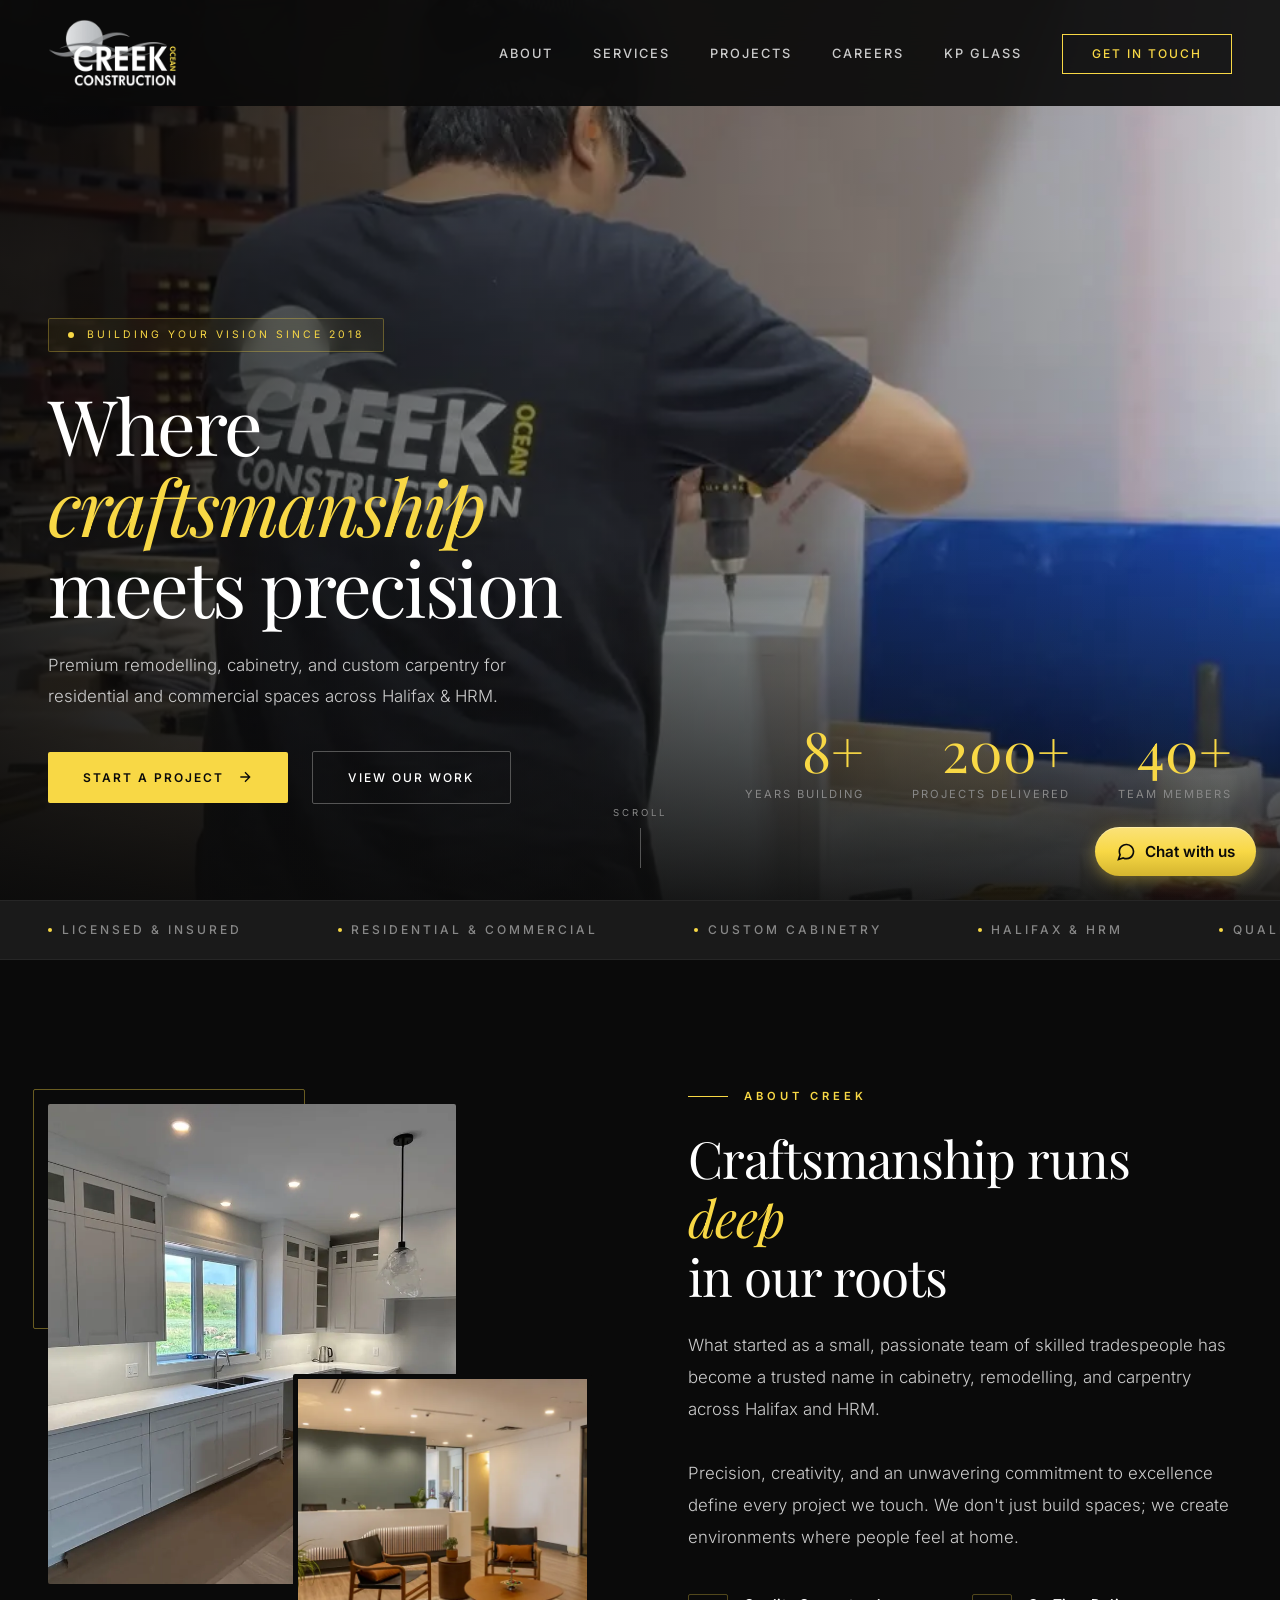
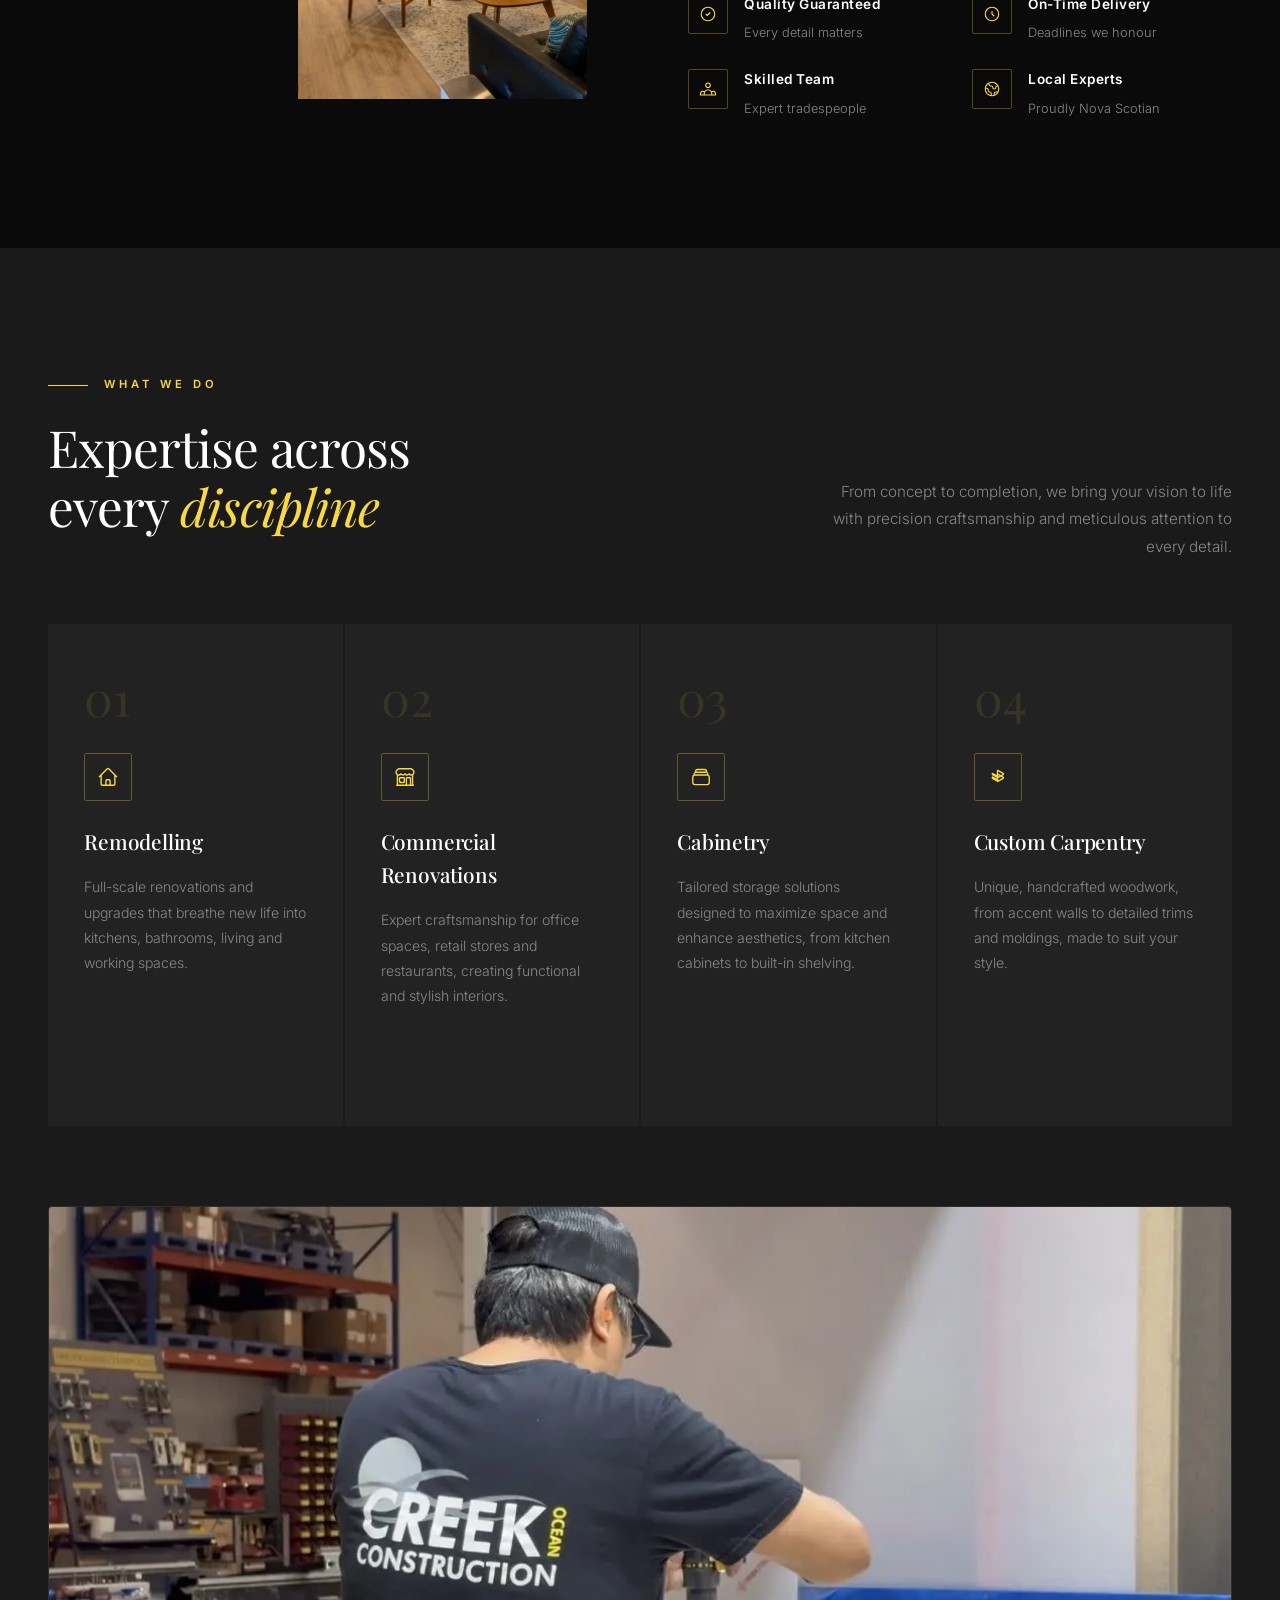
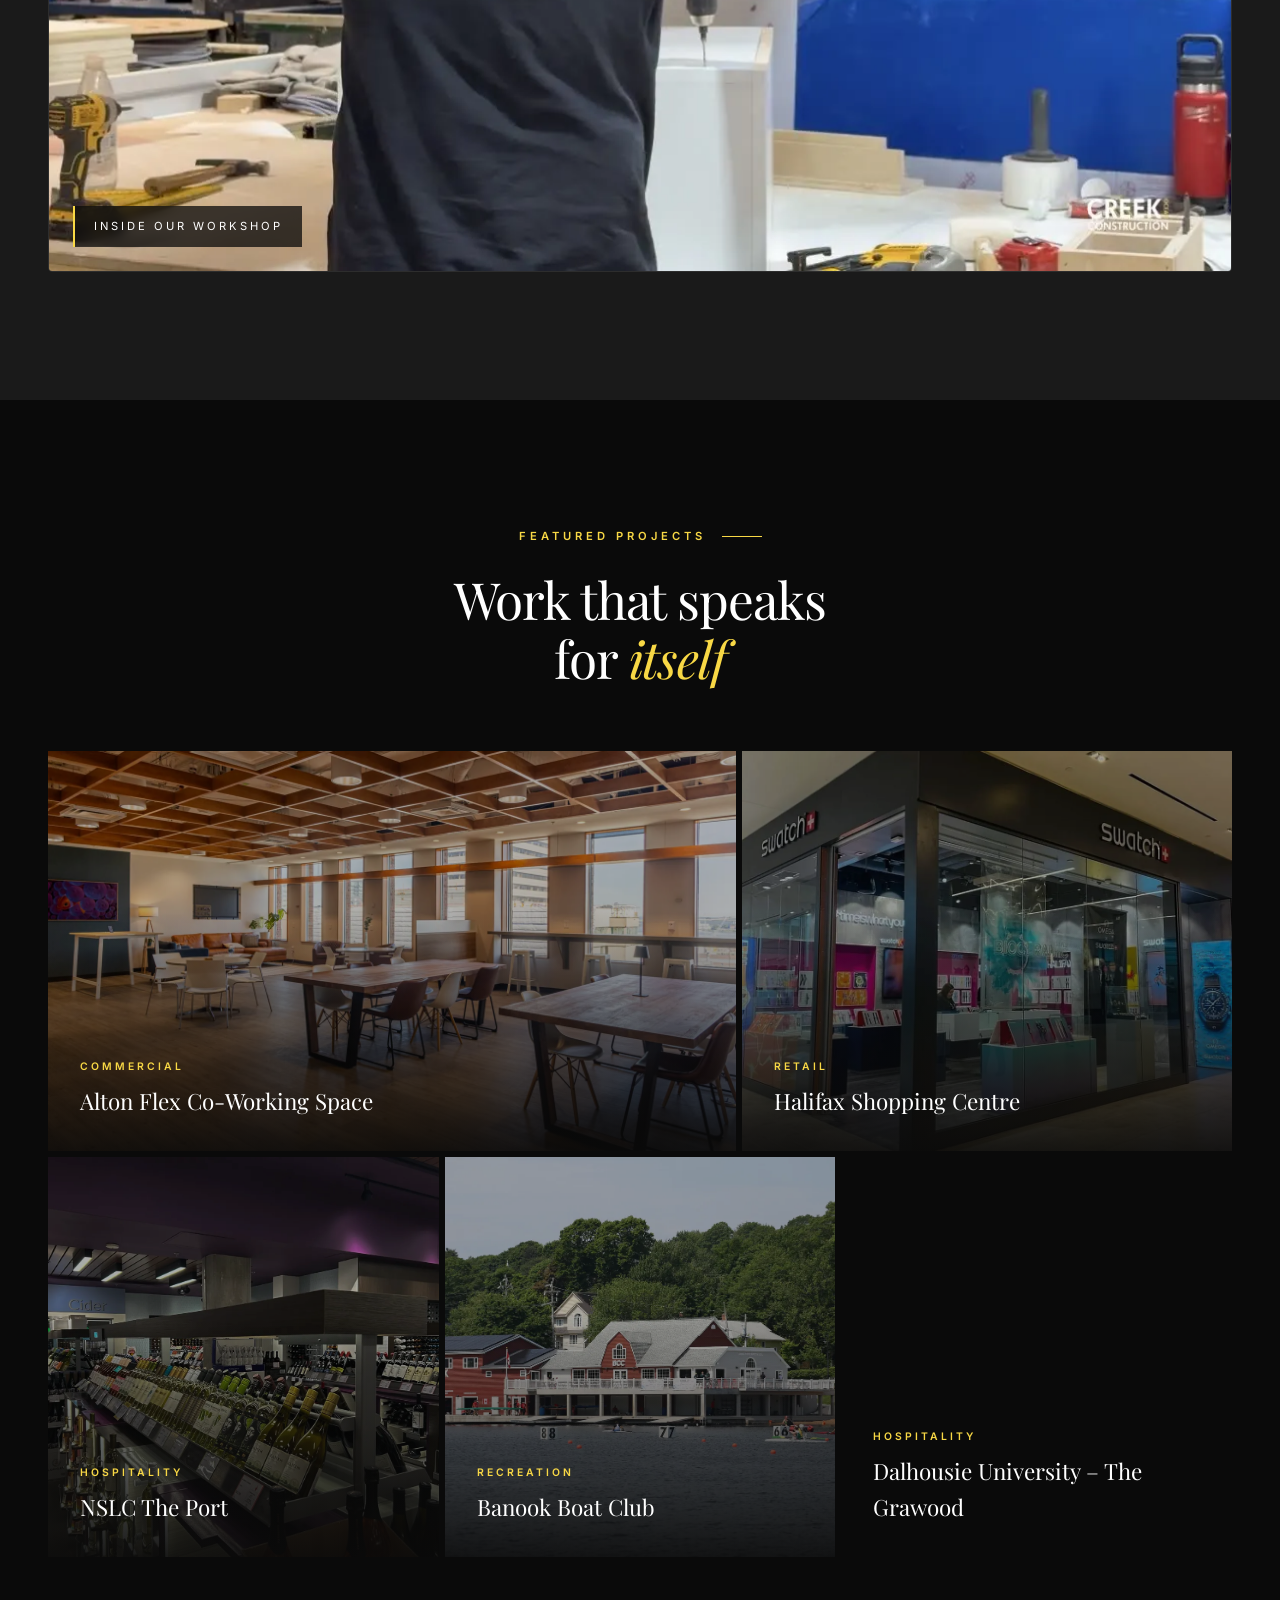
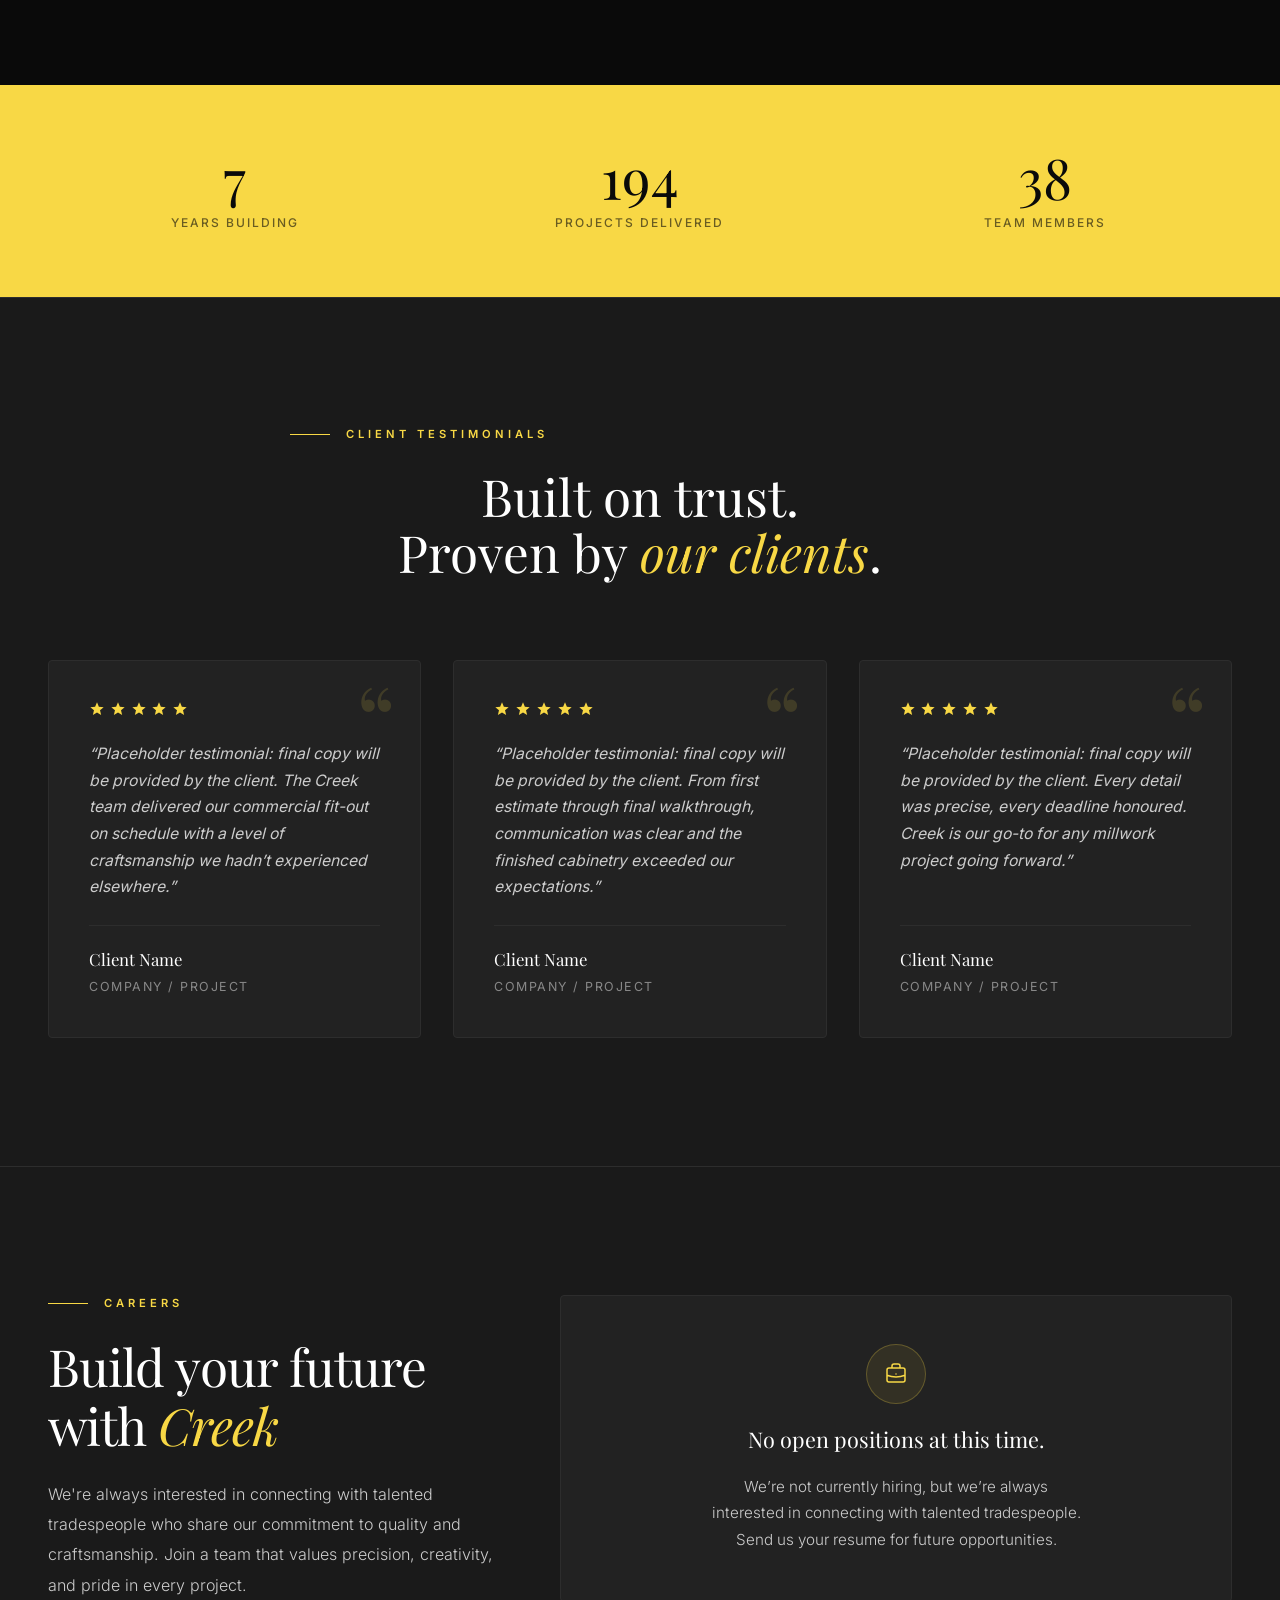
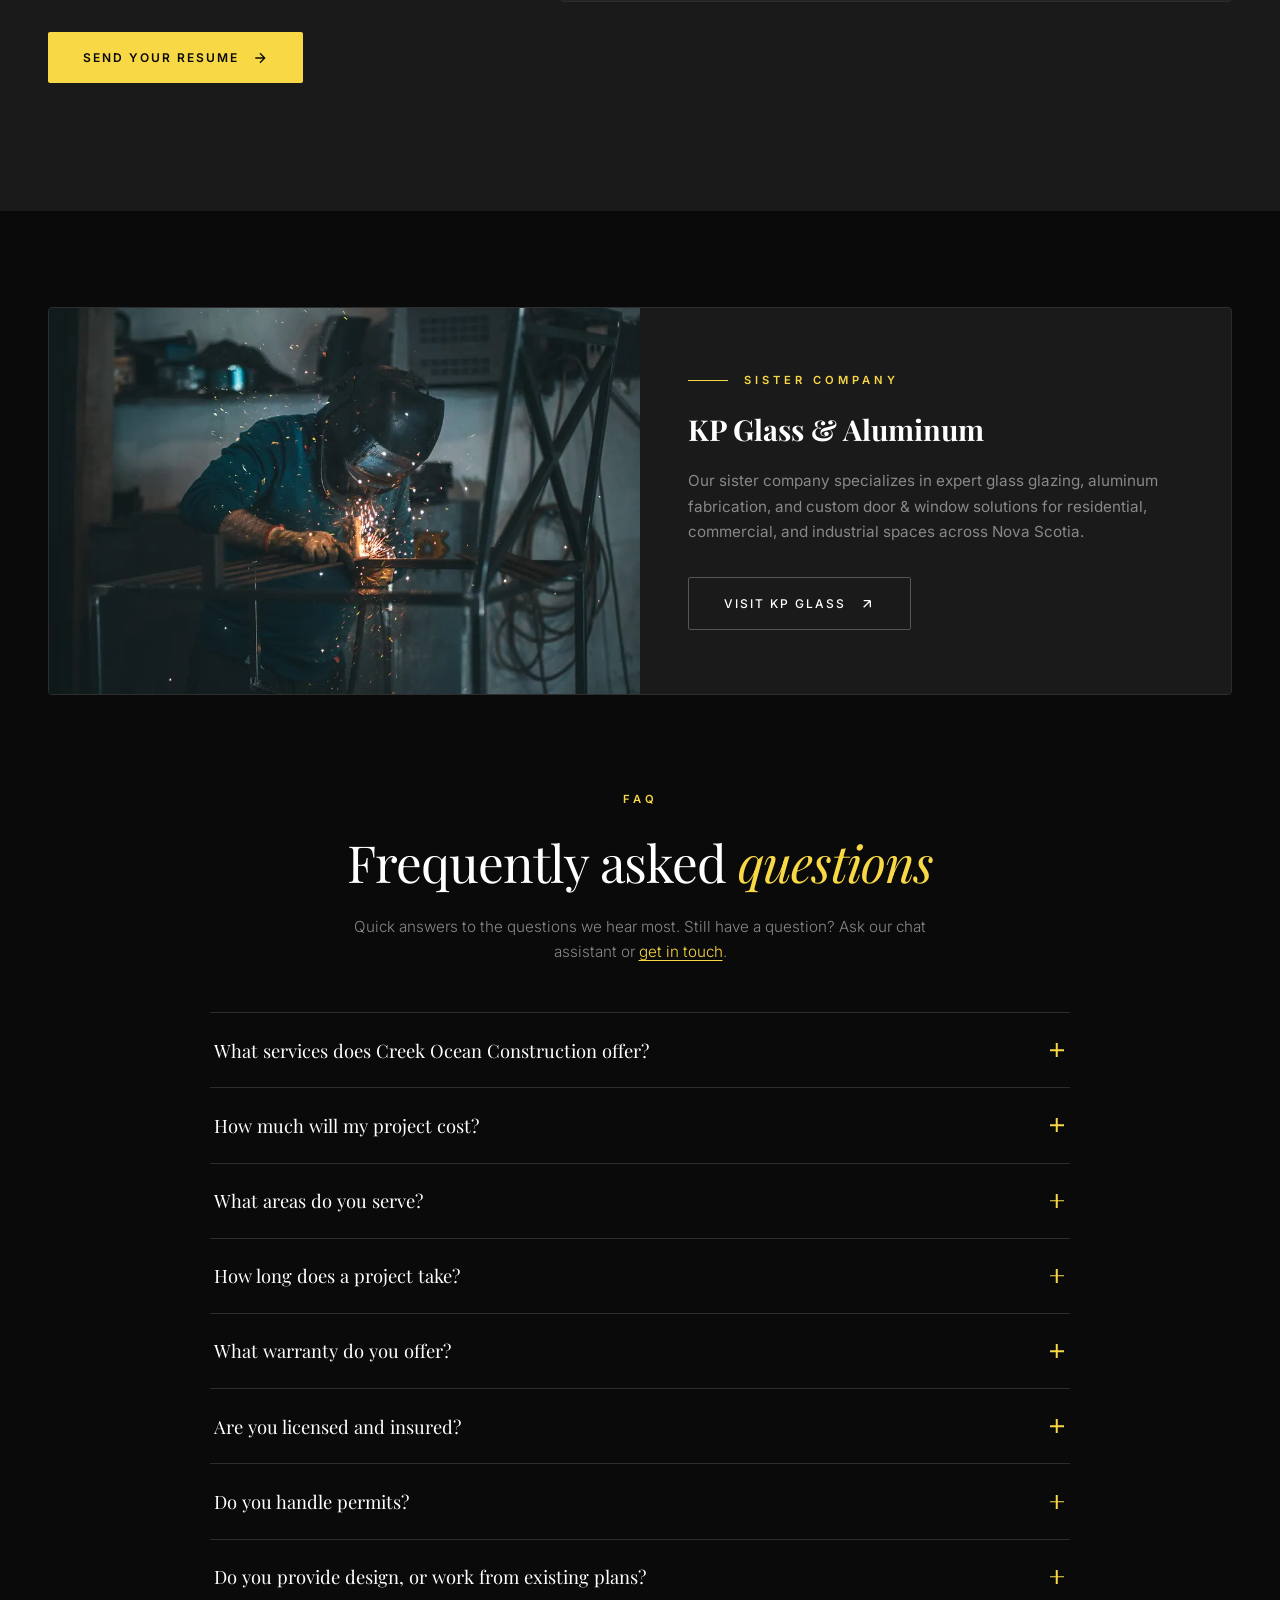
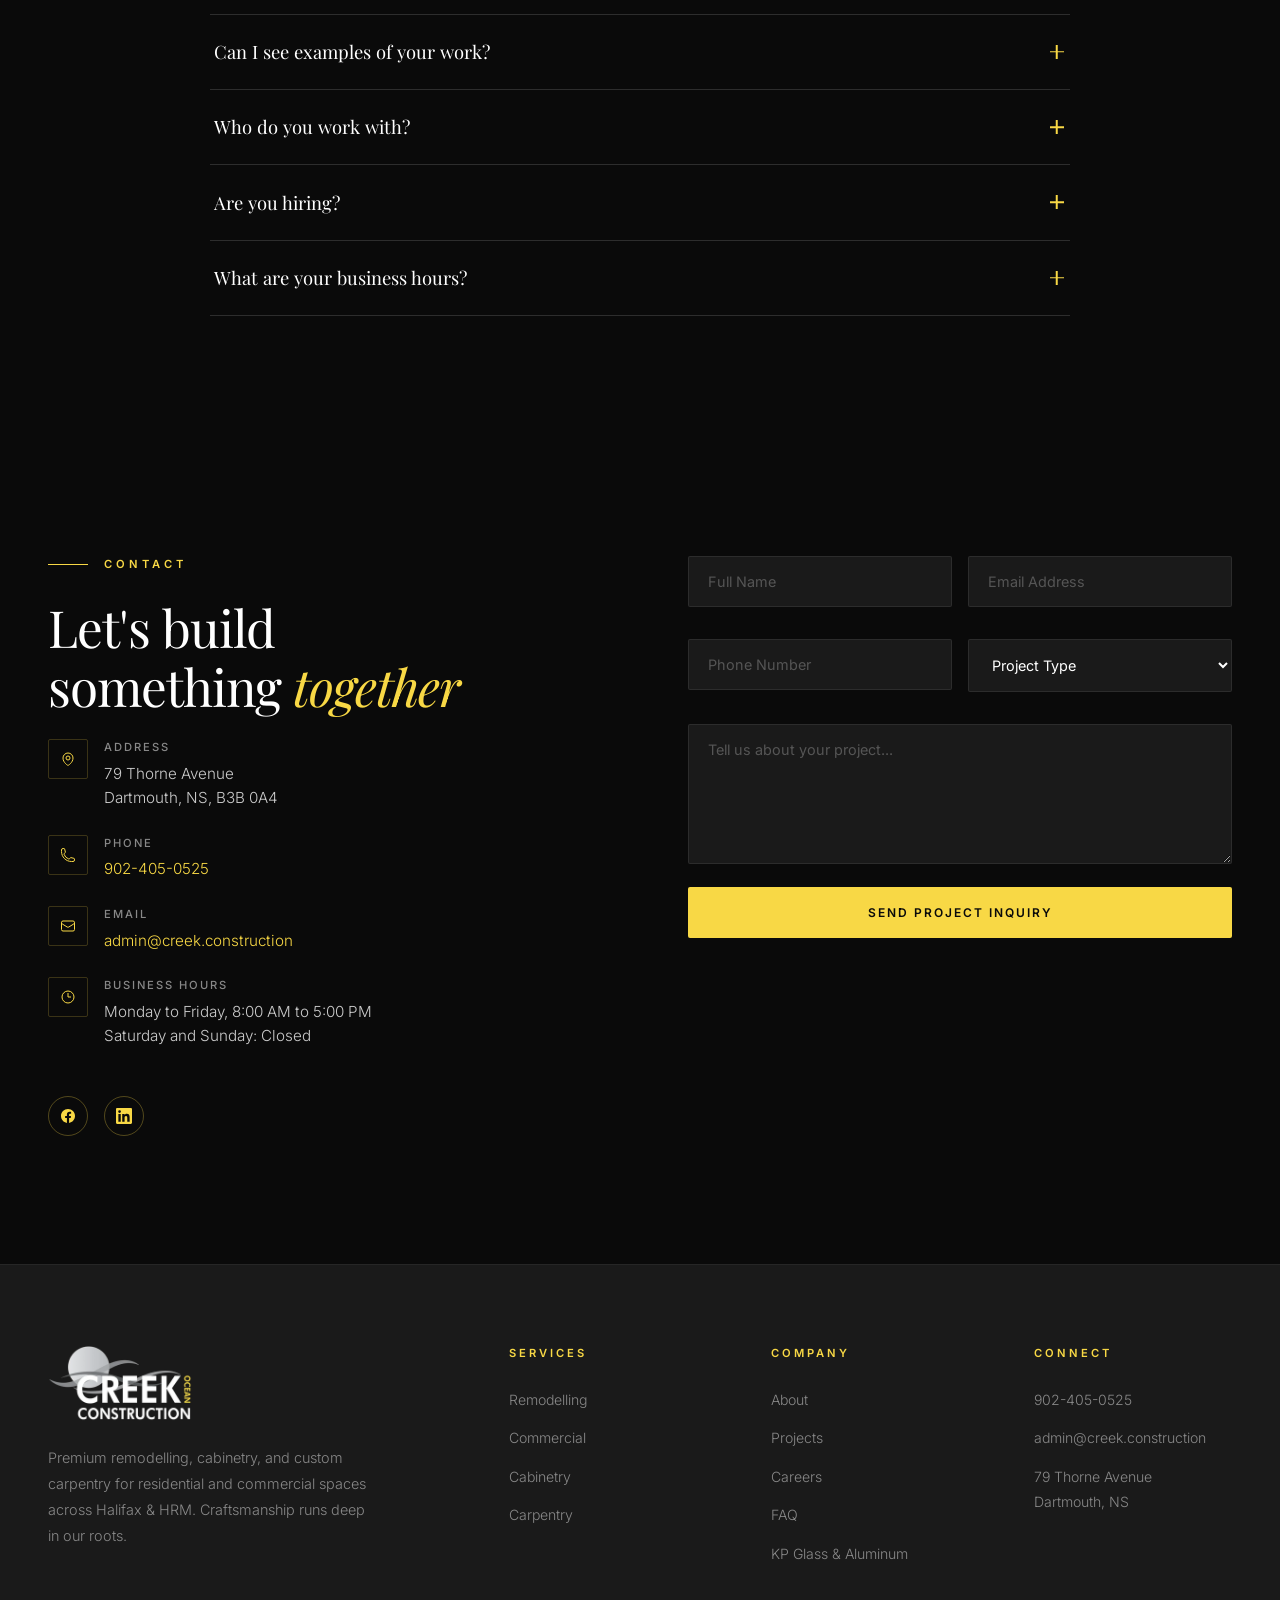
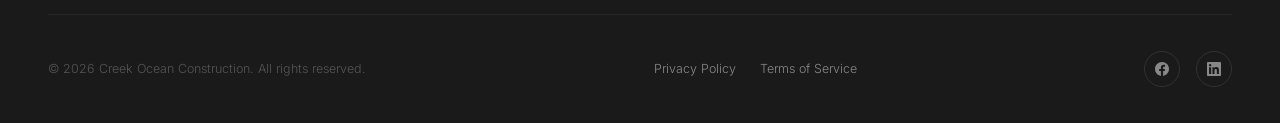
==== index.html @ 66865b46 "Bigger logo without the grey box Cut a transparent logo from the 1500px original so it sits directly" ====
<!DOCTYPE html>
<html lang="en">
<head>
  <meta charset="UTF-8">
  <meta name="viewport" content="width=device-width, initial-scale=1.0">
  <title>General Contractor Halifax | Creek Ocean Construction</title>
  <meta name="description" content="Creek Ocean Construction is a Dartmouth general contractor for commercial renovations, remodelling, custom cabinetry and millwork across Halifax &amp; HRM.">
  <meta name="theme-color" content="#0a0a0a">
  <link rel="canonical" href="https://creek.construction/">
  <link rel="icon" type="image/svg+xml" href="favicon.svg">
  <meta property="og:type" content="website">
  <meta property="og:site_name" content="Creek Ocean Construction">
  <meta property="og:locale" content="en_CA">
  <meta property="og:url" content="https://creek.construction/">
  <meta property="og:title" content="General Contractor Halifax | Creek Ocean Construction">
  <meta property="og:description" content="Creek Ocean Construction is a Dartmouth general contractor for commercial renovations, remodelling, custom cabinetry and millwork across Halifax &amp; HRM.">
  <meta property="og:image" content="https://creek.construction/images/og-creek-v2.jpg">
  <meta property="og:image:width" content="1200">
  <meta property="og:image:height" content="630">
  <meta property="og:image:alt" content="Creek Ocean Construction: general contracting, renovations and custom millwork in Halifax and HRM">
  <meta name="twitter:card" content="summary_large_image">
  <meta name="twitter:title" content="General Contractor Halifax | Creek Ocean Construction">
  <meta name="twitter:description" content="Creek Ocean Construction is a Dartmouth general contractor for commercial renovations, remodelling, custom cabinetry and millwork across Halifax &amp; HRM.">
  <meta name="twitter:image" content="https://creek.construction/images/og-creek-v2.jpg">
  <link rel="preload" as="image" href="images/creek-hero-workshop.webp" type="image/webp" fetchpriority="high">
  <link rel="preload" href="fonts/inter-latin.woff2" as="font" type="font/woff2" crossorigin>
  <link rel="preload" href="fonts/playfair-latin.woff2" as="font" type="font/woff2" crossorigin>
  <link rel="preload" href="fonts/playfair-italic-latin.woff2" as="font" type="font/woff2" crossorigin>
  <style>
  @font-face{font-family:'Inter';font-style:normal;font-weight:300 700;font-display:swap;src:url(fonts/inter-latin-ext.woff2) format('woff2');unicode-range:U+0100-02BA, U+02BD-02C5, U+02C7-02CC, U+02CE-02D7, U+02DD-02FF, U+0304, U+0308, U+0329, U+1D00-1DBF, U+1E00-1E9F, U+1EF2-1EFF, U+2020, U+20A0-20AB, U+20AD-20C0, U+2113, U+2C60-2C7F, U+A720-A7FF;}
  @font-face{font-family:'Inter';font-style:normal;font-weight:300 700;font-display:swap;src:url(fonts/inter-latin.woff2) format('woff2');unicode-range:U+0000-00FF, U+0131, U+0152-0153, U+02BB-02BC, U+02C6, U+02DA, U+02DC, U+0304, U+0308, U+0329, U+2000-206F, U+20AC, U+2122, U+2191, U+2193, U+2212, U+2215, U+FEFF, U+FFFD;}
  @font-face{font-family:'Playfair Display';font-style:italic;font-weight:400 500;font-display:swap;src:url(fonts/playfair-italic-latin-ext.woff2) format('woff2');unicode-range:U+0100-02BA, U+02BD-02C5, U+02C7-02CC, U+02CE-02D7, U+02DD-02FF, U+0304, U+0308, U+0329, U+1D00-1DBF, U+1E00-1E9F, U+1EF2-1EFF, U+2020, U+20A0-20AB, U+20AD-20C0, U+2113, U+2C60-2C7F, U+A720-A7FF;}
  @font-face{font-family:'Playfair Display';font-style:italic;font-weight:400 500;font-display:swap;src:url(fonts/playfair-italic-latin.woff2) format('woff2');unicode-range:U+0000-00FF, U+0131, U+0152-0153, U+02BB-02BC, U+02C6, U+02DA, U+02DC, U+0304, U+0308, U+0329, U+2000-206F, U+20AC, U+2122, U+2191, U+2193, U+2212, U+2215, U+FEFF, U+FFFD;}
  @font-face{font-family:'Playfair Display';font-style:normal;font-weight:400 700;font-display:swap;src:url(fonts/playfair-latin-ext.woff2) format('woff2');unicode-range:U+0100-02BA, U+02BD-02C5, U+02C7-02CC, U+02CE-02D7, U+02DD-02FF, U+0304, U+0308, U+0329, U+1D00-1DBF, U+1E00-1E9F, U+1EF2-1EFF, U+2020, U+20A0-20AB, U+20AD-20C0, U+2113, U+2C60-2C7F, U+A720-A7FF;}
  @font-face{font-family:'Playfair Display';font-style:normal;font-weight:400 700;font-display:swap;src:url(fonts/playfair-latin.woff2) format('woff2');unicode-range:U+0000-00FF, U+0131, U+0152-0153, U+02BB-02BC, U+02C6, U+02DA, U+02DC, U+0304, U+0308, U+0329, U+2000-206F, U+20AC, U+2122, U+2191, U+2193, U+2212, U+2215, U+FEFF, U+FFFD;}
  </style>
  <script type="application/ld+json">
{
  "@context": "https://schema.org",
  "@graph": [
    {
      "@type": "GeneralContractor",
      "@id": "https://creek.construction/#business",
      "name": "Creek Ocean Construction",
      "description": "General contractor in Dartmouth, Nova Scotia providing residential and commercial remodelling, commercial renovations, custom cabinetry and millwork, and custom carpentry across Halifax Regional Municipality.",
      "url": "https://creek.construction/",
      "logo": "https://creek.construction/images/logo.png",
      "image": [
        "https://creek.construction/images/og-creek-v2.jpg",
        "https://creek.construction/images/creek-hero-workshop.jpg"
      ],
      "telephone": "+1-902-405-0525",
      "email": "admin@creek.construction",
      "foundingDate": "2018",
      "address": {
        "@type": "PostalAddress",
        "streetAddress": "79 Thorne Avenue",
        "addressLocality": "Dartmouth",
        "addressRegion": "NS",
        "postalCode": "B3B 0A4",
        "addressCountry": "CA"
      },
      "hasMap": "https://maps.app.goo.gl/XvanLR1eK8DscxSs7",
      "openingHoursSpecification": [
        {
          "@type": "OpeningHoursSpecification",
          "dayOfWeek": [
            "Monday",
            "Tuesday",
            "Wednesday",
            "Thursday",
            "Friday"
          ],
          "opens": "08:00",
          "closes": "17:00"
        }
      ],
      "areaServed": [
        {
          "@type": "AdministrativeArea",
          "name": "Halifax Regional Municipality"
        },
        {
          "@type": "City",
          "name": "Halifax"
        },
        {
          "@type": "City",
          "name": "Dartmouth"
        },
        {
          "@type": "City",
          "name": "Bedford"
        },
        {
          "@type": "City",
          "name": "Sackville"
        }
      ],
      "sameAs": [
        "https://www.facebook.com/profile.php?id=61555688853587",
        "https://ca.linkedin.com/company/creekoceanconstruction"
      ],
      "knowsAbout": [
        "General contracting",
        "Commercial renovations",
        "Office fit-outs",
        "Kitchen renovations",
        "Bathroom renovations",
        "Custom cabinetry",
        "Custom millwork",
        "Commercial millwork",
        "Custom carpentry"
      ],
      "hasOfferCatalog": {
        "@type": "OfferCatalog",
        "name": "Services",
        "itemListElement": [
          {
            "@type": "Offer",
            "itemOffered": {
              "@type": "Service",
              "name": "Remodelling",
              "description": "Residential and commercial remodelling, from individual room upgrades to larger transformations, including kitchens, bathrooms, flooring, drywall, ceilings, finishes, cabinetry, and other interior improvements."
            }
          },
          {
            "@type": "Offer",
            "itemOffered": {
              "@type": "Service",
              "name": "Commercial Renovations",
              "description": "Renovation and improvement services for offices, retail spaces, restaurants, salons, and other commercial environments, including demolition, flooring, ceilings, drywall, millwork, cabinetry, and interior finishes."
            }
          },
          {
            "@type": "Offer",
            "itemOffered": {
              "@type": "Service",
              "name": "Cabinetry & Custom Millwork",
              "description": "Kitchen cabinets, bathroom vanities, built-in storage, entertainment and TV units, reception desks, shelving, commercial cabinetry, and other custom pieces, from fabrication to on-site installation."
            }
          },
          {
            "@type": "Offer",
            "itemOffered": {
              "@type": "Service",
              "name": "Custom Carpentry",
              "description": "Trim and finishing work, custom wood features, shelving, doors and frames, built-ins, and other made-to-fit elements for residential and commercial projects."
            }
          }
        ]
      }
    },
    {
      "@type": "WebSite",
      "@id": "https://creek.construction/#website",
      "url": "https://creek.construction/",
      "name": "Creek Ocean Construction",
      "inLanguage": "en-CA",
      "publisher": {
        "@id": "https://creek.construction/#business"
      }
    },
    {
      "@type": "FAQPage",
      "@id": "https://creek.construction/#faq",
      "mainEntity": [
        {
          "@type": "Question",
          "name": "What services does Creek Ocean Construction offer?",
          "acceptedAnswer": {
            "@type": "Answer",
            "text": "We provide residential and commercial remodelling, commercial renovations for offices, retail spaces, restaurants, and salons, cabinetry and custom millwork, and custom carpentry. From fabrication in our workshop to on-site installation, we build solutions tailored to each space."
          }
        },
        {
          "@type": "Question",
          "name": "How much will my project cost?",
          "acceptedAnswer": {
            "@type": "Answer",
            "text": "Pricing, rates, and estimates vary depending on the project. Please contact our team directly to discuss your project and how it would be priced."
          }
        },
        {
          "@type": "Question",
          "name": "What areas do you serve?",
          "acceptedAnswer": {
            "@type": "Answer",
            "text": "We serve all of Halifax Regional Municipality (HRM), including Halifax, Dartmouth, Bedford, Sackville, and surrounding communities within HRM. At this time, we do not take on projects outside of HRM."
          }
        },
        {
          "@type": "Question",
          "name": "How long does a project take?",
          "acceptedAnswer": {
            "@type": "Answer",
            "text": "Project timelines vary depending on the scope, size, complexity, and requirements of each project. Contact our team to discuss your project and receive more information about potential timelines."
          }
        },
        {
          "@type": "Question",
          "name": "What warranty do you offer?",
          "acceptedAnswer": {
            "@type": "Answer",
            "text": "We provide a 1-year warranty on workmanship and labour. Materials are covered under the applicable manufacturer's warranty."
          }
        },
        {
          "@type": "Question",
          "name": "Are you licensed and insured?",
          "acceptedAnswer": {
            "@type": "Answer",
            "text": "Yes. Creek Ocean Construction is licensed and insured. We maintain COR safety certification and WCB coverage, and our team includes licensed professionals."
          }
        },
        {
          "@type": "Question",
          "name": "Do you handle permits?",
          "acceptedAnswer": {
            "@type": "Answer",
            "text": "Yes. We handle the required permits for our projects."
          }
        },
        {
          "@type": "Question",
          "name": "Do you provide design, or work from existing plans?",
          "acceptedAnswer": {
            "@type": "Answer",
            "text": "Both. We can handle design and planning, or work from plans already prepared by your designer or architect. The approach depends on the individual project and its requirements."
          }
        },
        {
          "@type": "Question",
          "name": "Can I see examples of your work?",
          "acceptedAnswer": {
            "@type": "Answer",
            "text": "We do not offer site visits or showroom appointments. You can view examples of our work in the featured projects on this page and on our Facebook and LinkedIn pages."
          }
        },
        {
          "@type": "Question",
          "name": "Who do you work with?",
          "acceptedAnswer": {
            "@type": "Answer",
            "text": "We work with a variety of clients across residential and commercial projects. Contact our team to discuss your specific project and how we can help."
          }
        },
        {
          "@type": "Question",
          "name": "Are you hiring?",
          "acceptedAnswer": {
            "@type": "Answer",
            "text": "We do not have any open positions at this time, but we are always interested in connecting with talented tradespeople. Send your resume to career@creek.construction and we will keep it on file for future opportunities."
          }
        },
        {
          "@type": "Question",
          "name": "What are your business hours?",
          "acceptedAnswer": {
            "@type": "Answer",
            "text": "Monday to Friday, 8:00 AM to 5:00 PM. We are closed Saturday and Sunday. You can reach us at 902-405-0525 or admin@creek.construction."
          }
        }
      ]
    }
  ]
}
</script>
  <style>
    /* ─── RESET & VARIABLES ─── */
    *, *::before, *::after { margin: 0; padding: 0; box-sizing: border-box; }
    :root {
      --black: #0a0a0a;
      --charcoal: #1a1a1a;
      --dark: #222222;
      --gray-900: #2d2d2d;
      --gray-700: #555555;
      --gray-500: #888888;
      --gray-300: #cccccc;
      --gray-100: #f2f2f2;
      --white: #ffffff;
      --accent: #f8d845;
      --accent-light: #fbe27a;
      --accent-dark: #d4b52f;
      --font-display: 'Playfair Display', Georgia, serif;
      --font-body: 'Inter', -apple-system, sans-serif;
    }
    html { scroll-behavior: smooth; }
    body {
      font-family: var(--font-body);
      background: var(--black);
      color: var(--white);
      line-height: 1.6;
      overflow-x: hidden;
      -webkit-font-smoothing: antialiased;
    }
    img { max-width: 100%; display: block; }
    picture { display: contents; }
    .skip-link {
      position: absolute; left: -9999px; top: 0;
      z-index: 10001;
      background: var(--accent); color: var(--black);
      padding: 12px 24px; font-weight: 600; font-size: 0.9rem;
    }
    .skip-link:focus { left: 0; outline: 3px solid var(--white); outline-offset: 2px; }
    html { scroll-padding-top: 90px; }
    a { text-decoration: none; color: inherit; }
    button { border: none; cursor: pointer; font-family: inherit; }

    /* ─── UTILITY ─── */
    .container { max-width: 1320px; margin: 0 auto; padding: 0 3rem; }
    section { padding: 8rem 0; }
    .section-label {
      font-family: var(--font-body);
      font-size: 0.7rem;
      letter-spacing: 4px;
      text-transform: uppercase;
      color: var(--accent);
      font-weight: 600;
      margin-bottom: 1.5rem;
      display: flex;
      align-items: center;
      gap: 1rem;
    }
    .section-label::before {
      content: '';
      width: 40px;
      height: 1px;
      background: var(--accent);
    }
    .section-title {
      font-family: var(--font-display);
      font-size: clamp(2.2rem, 4vw, 3.5rem);
      font-weight: 400;
      line-height: 1.15;
      letter-spacing: -0.02em;
      margin-bottom: 1.5rem;
    }
    .section-title em {
      font-style: italic;
      color: var(--accent);
    }

    /* ─── NAVIGATION ─── */
    nav {
      position: fixed;
      top: 0; left: 0; right: 0;
      z-index: 1000;
      padding: 1.2rem 3rem;
      display: flex;
      align-items: center;
      justify-content: space-between;
      transition: all 0.4s ease;
      background: rgba(10,10,10,0.92);
      backdrop-filter: blur(20px);
      -webkit-backdrop-filter: blur(20px);
    }
    nav.scrolled {
      background: rgba(10,10,10,0.92);
      backdrop-filter: blur(20px);
      -webkit-backdrop-filter: blur(20px);
      padding: 1rem 3rem;
      border-bottom: 1px solid rgba(248, 216, 69,0.1);
    }
    .nav-logo img { height: 68px; width: auto; }
    nav.scrolled .nav-logo img { height: 52px; }
    footer .nav-logo img { height: 76px; }
    @media (prefers-reduced-motion: no-preference) {
      .nav-logo img { transition: height 0.3s ease; }
    }
    .nav-logo {
      font-family: var(--font-display);
      font-size: 1.6rem;
      letter-spacing: 6px;
      text-transform: uppercase;
      font-weight: 500;
      color: var(--white);
    }
    .nav-logo span { color: var(--accent); }
    .nav-links {
      display: flex;
      align-items: center;
      gap: 2.5rem;
      list-style: none;
    }
    .nav-links a {
      font-size: 0.8rem;
      letter-spacing: 2px;
      text-transform: uppercase;
      color: var(--gray-300);
      transition: color 0.3s;
      font-weight: 500;
    }
    .nav-links a:hover { color: var(--accent); }
    .nav-cta {
      padding: 0.7rem 1.8rem;
      border: 1px solid var(--accent);
      color: var(--accent) !important;
      transition: all 0.3s !important;
      font-size: 0.75rem !important;
      letter-spacing: 2px;
    }
    .nav-cta:hover {
      background: var(--accent) !important;
      color: var(--black) !important;
    }

    /* Mobile menu */
    .nav-hamburger {
      display: none;
      flex-direction: column;
      gap: 6px;
      cursor: pointer;
      z-index: 1001;
      background: none;
      border: none;
      padding: 8px;
      margin: -8px;
    }
    .nav-hamburger:focus-visible {
      outline: 2px solid var(--accent-light);
      outline-offset: 2px;
    }
    .nav-hamburger span {
      width: 28px;
      height: 1.5px;
      background: var(--white);
      transition: all 0.3s;
    }
    .nav-hamburger.active span:nth-child(1) { transform: rotate(45deg) translate(5px, 5px); }
    .nav-hamburger.active span:nth-child(2) { opacity: 0; }
    .nav-hamburger.active span:nth-child(3) { transform: rotate(-45deg) translate(5px, -5px); }

    /* ─── HERO ─── */
    .hero {
      position: relative;
      height: 100vh;
      min-height: 700px;
      display: flex;
      align-items: flex-end;
      padding: 0 0 6rem 0;
      overflow: hidden;
    }
    .hero-bg {
      position: absolute;
      inset: 0;
      width: 100%;
      height: 100%;
      object-fit: cover;
    }
    @media (prefers-reduced-motion: no-preference) {
      .hero-bg { transform: scale(1.05); transition: transform 8s ease-out; }
      .hero.loaded .hero-bg { transform: scale(1); }
    }
    .hero-video { z-index: 0; }
    .hero-photo { z-index: 0; display: none; }
    @media (max-width: 768px) {
      .hero-video { display: none; }
      .hero-photo { display: block; }
    }
    @media (prefers-reduced-motion: reduce) {
      .hero-video { display: none; }
      .hero-photo { display: block; }
      .hero-bg { transition: none; transform: none; }
    }
    .hero-overlay {
      position: absolute;
      inset: 0;
      background:
        linear-gradient(to right, rgba(10,10,10,0.85) 0%, rgba(10,10,10,0.4) 50%, transparent 100%),
        linear-gradient(to top, rgba(10,10,10,0.9) 0%, transparent 40%);
    }
    .hero-content {
      position: relative;
      z-index: 2;
      max-width: 720px;
      padding: 0 3rem;
    }
    .hero-badge {
      display: inline-flex;
      align-items: center;
      gap: 0.8rem;
      padding: 0.5rem 1.2rem;
      border: 1px solid rgba(248, 216, 69,0.3);
      border-radius: 2px;
      font-size: 0.65rem;
      letter-spacing: 3px;
      text-transform: uppercase;
      color: var(--accent);
      margin-bottom: 2rem;
      backdrop-filter: blur(10px);
      background: rgba(248, 216, 69,0.05);
    }
    .hero-badge::before {
      content: '';
      width: 6px;
      height: 6px;
      border-radius: 50%;
      background: var(--accent);
      animation: pulse 2s infinite;
    }
    @keyframes pulse {
      0%, 100% { opacity: 1; }
      50% { opacity: 0.3; }
    }
    .hero h1 {
      font-family: var(--font-display);
      font-size: clamp(3rem, 6vw, 5.5rem);
      font-weight: 400;
      line-height: 1.05;
      letter-spacing: -0.03em;
      margin-bottom: 1.5rem;
    }
    .hero h1 em {
      font-style: italic;
      color: var(--accent);
    }
    .hero-desc {
      font-size: 1.05rem;
      color: var(--gray-300);
      line-height: 1.8;
      max-width: 500px;
      margin-bottom: 2.5rem;
      font-weight: 300;
    }
    .hero-actions {
      display: flex;
      flex-wrap: wrap;
      align-items: center;
      gap: 1rem 1.5rem;
    }
    .btn-primary {
      display: inline-flex;
      align-items: center;
      gap: 0.8rem;
      white-space: nowrap;
      padding: 1rem 2.2rem;
      background: var(--accent);
      color: var(--black);
      font-size: 0.75rem;
      font-weight: 600;
      letter-spacing: 2px;
      text-transform: uppercase;
      border-radius: 2px;
      transition: all 0.3s;
    }
    .btn-primary:hover {
      background: var(--accent-light);
      transform: translateY(-2px);
      box-shadow: 0 10px 40px rgba(248, 216, 69,0.3);
    }
    .btn-primary svg { width: 16px; height: 16px; }
    .btn-secondary svg { width: 16px; height: 16px; flex-shrink: 0; }
    .btn-secondary {
      display: inline-flex;
      align-items: center;
      gap: 0.8rem;
      padding: 1rem 2.2rem;
      border: 1px solid var(--gray-700);
      color: var(--white);
      font-size: 0.75rem;
      font-weight: 500;
      letter-spacing: 2px;
      text-transform: uppercase;
      white-space: nowrap;
      border-radius: 2px;
      transition: all 0.3s;
      background: transparent;
    }
    .btn-secondary:hover {
      border-color: var(--accent);
      color: var(--accent);
    }

    /* Hero stats ticker */
    .hero-stats {
      position: absolute;
      bottom: 6rem;
      right: 3rem;
      z-index: 2;
      display: flex;
      gap: 3rem;
    }
    .hero-stat {
      text-align: right;
    }
    .hero-stat-num {
      font-family: var(--font-display);
      font-size: 3.5rem;
      font-weight: 400;
      color: var(--accent);
      line-height: 1;
    }
    .hero-stat-label {
      font-size: 0.7rem;
      letter-spacing: 2px;
      text-transform: uppercase;
      color: var(--gray-500);
      margin-top: 0.5rem;
    }

    /* Scroll indicator */
    .scroll-indicator {
      position: absolute;
      bottom: 2rem;
      left: 50%;
      transform: translateX(-50%);
      z-index: 2;
      display: flex;
      flex-direction: column;
      align-items: center;
      gap: 0.5rem;
    }
    .scroll-indicator span {
      font-size: 0.6rem;
      letter-spacing: 3px;
      text-transform: uppercase;
      color: var(--gray-500);
    }
    .scroll-line {
      width: 1px;
      height: 40px;
      background: var(--gray-700);
      position: relative;
      overflow: hidden;
    }
    .scroll-line::after {
      content: '';
      position: absolute;
      top: -100%;
      width: 100%;
      height: 50%;
      background: var(--accent);
      animation: scrollDown 1.8s ease infinite;
    }
    @keyframes scrollDown {
      0% { top: -50%; }
      100% { top: 100%; }
    }

    /* ─── MARQUEE TRUST BAR ─── */
    .trust-bar {
      background: var(--charcoal);
      border-top: 1px solid rgba(255,255,255,0.05);
      border-bottom: 1px solid rgba(255,255,255,0.05);
      padding: 1.2rem 0;
      overflow: hidden;
    }
    .marquee {
      display: flex;
      animation: marquee 30s linear infinite;
      width: max-content;
    }
    .marquee-item {
      display: flex;
      align-items: center;
      gap: 0.6rem;
      padding: 0 3rem;
      white-space: nowrap;
      font-size: 0.75rem;
      letter-spacing: 3px;
      text-transform: uppercase;
      color: var(--gray-500);
      font-weight: 500;
    }
    .marquee-item .dot {
      width: 4px;
      height: 4px;
      border-radius: 50%;
      background: var(--accent);
    }
    @keyframes marquee {
      0% { transform: translateX(0); }
      100% { transform: translateX(-50%); }
    }

    /* ─── ABOUT ─── */
    .about {
      background: var(--black);
    }
    .about-grid {
      display: grid;
      grid-template-columns: 1fr 1fr;
      gap: 6rem;
      align-items: center;
    }
    .about-images {
      position: relative;
      height: 600px;
    }
    .about-img-main {
      position: absolute;
      top: 0; left: 0;
      width: 75%;
      height: 80%;
      object-fit: cover;
      border-radius: 2px;
    }
    .about-img-accent {
      position: absolute;
      bottom: 0; right: 0;
      width: 55%;
      height: 55%;
      object-fit: cover;
      border-radius: 2px;
      border: 5px solid var(--black);
    }
    .about-gold-frame {
      position: absolute;
      top: -15px;
      left: -15px;
      width: 50%;
      height: 40%;
      border: 1px solid var(--accent);
      border-radius: 2px;
      opacity: 0.4;
    }
    .about-text p {
      font-size: 1.05rem;
      color: var(--gray-300);
      line-height: 1.9;
      margin-bottom: 2rem;
      font-weight: 300;
    }
    .about-highlights {
      display: grid;
      grid-template-columns: 1fr 1fr;
      gap: 1.5rem;
      margin-top: 2.5rem;
    }
    .about-highlight {
      display: flex;
      align-items: flex-start;
      gap: 1rem;
    }
    .about-highlight-icon {
      width: 40px;
      height: 40px;
      border: 1px solid rgba(248, 216, 69,0.3);
      border-radius: 2px;
      display: flex;
      align-items: center;
      justify-content: center;
      flex-shrink: 0;
      color: var(--accent);
    }
    .about-highlight-icon svg { width: 18px; height: 18px; }
    .about-highlight h3 {
      font-family: var(--font-body);
      font-size: 0.85rem;
      font-weight: 600;
      margin-bottom: 0.25rem;
      letter-spacing: 0.5px;
    }
    .about-highlight span {
      font-size: 0.8rem;
      color: var(--gray-500);
      font-weight: 300;
    }

    /* ─── SERVICES ─── */
    .services {
      background: var(--charcoal);
      position: relative;
    }
    .services-header {
      display: flex;
      justify-content: space-between;
      align-items: flex-end;
      margin-bottom: 4rem;
    }
    .services-header-right {
      max-width: 400px;
      text-align: right;
    }
    .services-header-right p {
      font-size: 0.95rem;
      color: var(--gray-500);
      line-height: 1.8;
      font-weight: 300;
    }
    .services-grid {
      display: grid;
      grid-template-columns: repeat(4, 1fr);
      gap: 2px;
    }
    .service-card {
      background: var(--dark);
      padding: 3rem 2.2rem;
      position: relative;
      overflow: hidden;
      transition: all 0.5s ease;
      border: 1px solid transparent;
    }
    .service-card::before {
      content: '';
      position: absolute;
      top: 0; left: 0;
      width: 100%; height: 3px;
      background: var(--accent);
      transform: scaleX(0);
      transform-origin: left;
      transition: transform 0.5s ease;
    }
    .service-card:hover::before { transform: scaleX(1); }
    .service-card:hover {
      border-color: rgba(248, 216, 69,0.15);
      background: rgba(248, 216, 69,0.03);
      transform: translateY(-5px);
    }
    .service-num {
      font-family: var(--font-display);
      font-size: 3rem;
      color: rgba(248, 216, 69,0.1);
      font-weight: 400;
      line-height: 1;
      margin-bottom: 2rem;
    }
    .service-icon {
      width: 48px;
      height: 48px;
      border: 1px solid rgba(248, 216, 69,0.3);
      border-radius: 2px;
      display: flex;
      align-items: center;
      justify-content: center;
      margin-bottom: 1.5rem;
      color: var(--accent);
      transition: all 0.3s;
    }
    .service-card:hover .service-icon {
      background: var(--accent);
      color: var(--black);
    }
    .service-icon svg { width: 22px; height: 22px; }
    .service-card h3 {
      font-family: var(--font-display);
      font-size: 1.3rem;
      font-weight: 500;
      margin-bottom: 1rem;
      letter-spacing: -0.01em;
    }
    .service-card p {
      font-size: 0.88rem;
      color: var(--gray-500);
      line-height: 1.8;
      font-weight: 300;
    }
    .service-card .learn-more {
      display: inline-flex;
      align-items: center;
      gap: 0.5rem;
      margin-top: 1.5rem;
      font-size: 0.72rem;
      letter-spacing: 2px;
      text-transform: uppercase;
      color: var(--accent);
      font-weight: 500;
      opacity: 0;
      transform: translateY(10px);
      transition: all 0.4s;
      background: none;
      border: none;
      padding: 0;
      min-height: 44px;
      font-family: inherit;
      cursor: pointer;
    }
    .service-card:hover .learn-more,
    .service-card:focus-within .learn-more {
      opacity: 1;
      transform: translateY(0);
    }
    .learn-more:focus-visible { outline: 2px solid var(--accent-light); outline-offset: 4px; }
    @media (hover: none) {
      .service-card .learn-more { opacity: 1; transform: none; }
    }
    .learn-more svg { width: 14px; height: 14px; }

    /* ─── PROJECTS ─── */
    .projects {
      background: var(--black);
    }
    .projects-header {
      text-align: center;
      max-width: 600px;
      margin: 0 auto 4rem;
    }
    .projects-header .section-label {
      justify-content: center;
    }
    .projects-header .section-label::before { display: none; }
    .projects-header .section-label::after {
      content: '';
      width: 40px;
      height: 1px;
      background: var(--accent);
    }
    /* ─── SERVICES VIDEO ─── */
    .services-video {
      margin-top: 5rem;
      position: relative;
      border-radius: 4px;
      overflow: hidden;
      aspect-ratio: 16 / 9;
      border: 1px solid var(--gray-900);
      background: var(--charcoal);
    }
    .services-video video,
    .services-video img {
      width: 100%;
      height: 100%;
      object-fit: cover;
      display: block;
    }
    .services-video-caption {
      position: absolute;
      bottom: 1.5rem;
      left: 1.5rem;
      color: var(--white);
      font-family: var(--font-body);
      font-size: 0.7rem;
      letter-spacing: 3px;
      text-transform: uppercase;
      padding: 0.7rem 1.2rem;
      background: rgba(10,10,10,0.75);
      border-left: 2px solid var(--accent);
      backdrop-filter: blur(6px);
      pointer-events: none;
    }
    .services-video img.services-video-poster { display: none; }
    @media (prefers-reduced-motion: reduce) {
      .services-video video { display: none; }
      .services-video img.services-video-poster { display: block; }
    }

    .projects-grid {
      display: grid;
      grid-template-columns: repeat(12, 1fr);
      grid-template-rows: 400px 400px;
      gap: 6px;
    }
    .project-item {
      position: relative;
      overflow: hidden;
      cursor: pointer;
      display: block;
      width: 100%;
      height: 100%;
      padding: 0;
      border: none;
      background: none;
      font: inherit;
      text-align: left;
      color: inherit;
    }
    .project-item:focus-visible {
      outline: 3px solid var(--accent-light);
      outline-offset: -3px;
    }
    .project-item:nth-child(1) { grid-column: 1 / 8; }
    .project-item:nth-child(2) { grid-column: 8 / 13; }
    .project-item:nth-child(3) { grid-column: 1 / 5; }
    .project-item:nth-child(4) { grid-column: 5 / 9; }
    .project-item:nth-child(5) { grid-column: 9 / 13; }
    .project-item img {
      width: 100%;
      height: 100%;
      object-fit: cover;
      transition: transform 0.8s ease;
      filter: brightness(0.7);
    }
    .project-item:hover img {
      transform: scale(1.08);
      filter: brightness(0.5);
    }
    .project-overlay {
      position: absolute;
      inset: 0;
      background: linear-gradient(to top, rgba(10,10,10,0.9) 0%, transparent 60%);
      display: flex;
      flex-direction: column;
      justify-content: flex-end;
      padding: 2rem;
      transition: all 0.4s;
    }
    .project-tag {
      font-size: 0.65rem;
      letter-spacing: 3px;
      text-transform: uppercase;
      color: var(--accent);
      margin-bottom: 0.5rem;
      font-weight: 600;
    }
    .project-name {
      font-family: var(--font-display);
      font-size: 1.4rem;
      font-weight: 400;
      transition: transform 0.4s;
    }
    .project-item:hover .project-name { transform: translateY(-5px); }
    .project-arrow {
      position: absolute;
      top: 2rem;
      right: 2rem;
      width: 40px;
      height: 40px;
      border: 1px solid rgba(255,255,255,0.2);
      border-radius: 50%;
      display: flex;
      align-items: center;
      justify-content: center;
      opacity: 0;
      transform: translate(-10px, 10px);
      transition: all 0.4s;
      color: var(--white);
    }
    .project-item:hover .project-arrow {
      opacity: 1;
      transform: translate(0, 0);
    }
    .project-arrow svg { width: 16px; height: 16px; }

    /* ─── PROJECT LIGHTBOX ─── */
    .lightbox {
      position: fixed; inset: 0;
      z-index: 10000;
      display: flex;
      flex-direction: column;
      background: rgba(10,10,10,0.96);
      backdrop-filter: blur(12px);
      padding: 1.25rem clamp(1rem, 4vw, 3rem) 1.5rem;
      opacity: 0;
      visibility: hidden;
      pointer-events: none;
      transition: opacity 0.35s ease, visibility 0s linear 0.35s;
    }
    .lightbox.open {
      opacity: 1;
      visibility: visible;
      pointer-events: auto;
      transition: opacity 0.35s ease, visibility 0s linear 0s;
    }
    .lightbox-bar {
      display: flex;
      align-items: flex-start;
      justify-content: space-between;
      gap: 1.5rem;
      padding-bottom: 1rem;
      border-bottom: 1px solid rgba(255,255,255,0.1);
    }
    .lightbox-title {
      font-family: var(--font-display);
      font-size: clamp(1.05rem, 2.2vw, 1.45rem);
      font-weight: 400;
      color: var(--white);
      line-height: 1.3;
    }
    .lightbox-counter {
      font-size: 0.8rem;
      letter-spacing: 1px;
      text-transform: uppercase;
      color: var(--gray-300);
    }
    .lightbox-close,
    .lightbox-nav {
      flex-shrink: 0;
      display: flex; align-items: center; justify-content: center;
      background: rgba(255,255,255,0.06);
      border: 1px solid rgba(255,255,255,0.15);
      border-radius: 50%;
      color: var(--white);
      cursor: pointer;
      transition: all 0.3s;
    }
    .lightbox-close { width: 44px; height: 44px; }
    .lightbox-nav { width: 48px; height: 48px; }
    .lightbox-close:hover,
    .lightbox-nav:hover { background: var(--accent); border-color: var(--accent); color: var(--black); }
    .lightbox-close svg { width: 20px; height: 20px; }
    .lightbox-nav svg { width: 22px; height: 22px; }
    .lightbox-stage {
      flex: 1;
      min-height: 0;
      display: flex;
      align-items: center;
      gap: 1rem;
      padding: 1.25rem 0;
    }
    .lightbox-figure {
      flex: 1;
      min-width: 0;
      height: 100%;
      display: flex;
      align-items: center;
      justify-content: center;
    }
    .lightbox-figure img.is-loading { opacity: 0.35; }
    .lightbox-figure img {
      max-width: 100%;
      max-height: 100%;
      min-height: 0;
      object-fit: contain;
      border-radius: 4px;
    }
    .lightbox-close:focus-visible,
    .lightbox-nav:focus-visible {
      outline: 3px solid var(--accent-light);
      outline-offset: 2px;
    }
    @media (prefers-reduced-motion: reduce) {
      .lightbox { transition: none; }
    }
    @media (max-width: 640px) {
      .lightbox { padding: 1rem 1rem 1.25rem; }
      .lightbox-stage { gap: 0.4rem; padding: 1rem 0; }
      .lightbox-nav { width: 40px; height: 40px; }
    }

    /* ─── TESTIMONIALS ─── */
    .testimonials {
      background: var(--charcoal);
      border-top: 1px solid var(--gray-900);
      border-bottom: 1px solid var(--gray-900);
    }
    .testimonials-header {
      text-align: center;
      max-width: 700px;
      margin: 0 auto 5rem;
    }
    .testimonials-header h2 {
      font-family: var(--font-display);
      font-size: clamp(2rem, 4vw, 3.2rem);
      line-height: 1.1;
      font-weight: 400;
      color: var(--white);
      margin-top: 1rem;
    }
    .testimonials-header h2 em {
      color: var(--accent);
      font-style: italic;
    }
    .testimonials-grid {
      display: grid;
      grid-template-columns: repeat(3, 1fr);
      gap: 2rem;
    }
    .testimonial-card {
      background: var(--dark);
      border: 1px solid var(--gray-900);
      padding: 2.5rem;
      border-radius: 4px;
      display: flex;
      flex-direction: column;
      gap: 1.5rem;
      transition: border-color 0.3s ease, transform 0.4s cubic-bezier(0.22, 1, 0.36, 1), box-shadow 0.4s cubic-bezier(0.22, 1, 0.36, 1);
      position: relative;
    }
    .testimonial-card:hover {
      border-color: rgba(248, 216, 69,0.35);
      transform: translateY(-6px);
      box-shadow: 0 20px 40px rgba(0,0,0,0.35);
    }
    .testimonial-card::before {
      content: '\201C';
      position: absolute;
      top: 0.5rem;
      right: 1.5rem;
      font-family: var(--font-display);
      font-size: 6rem;
      color: var(--accent);
      opacity: 0.14;
      line-height: 1;
      pointer-events: none;
    }
    .testimonial-stars {
      display: flex;
      gap: 0.3rem;
      color: var(--accent);
    }
    .testimonial-stars svg {
      width: 16px;
      height: 16px;
      fill: currentColor;
    }
    .testimonial-quote {
      font-family: var(--font-body);
      color: var(--gray-300);
      font-size: 0.98rem;
      line-height: 1.7;
      font-style: italic;
      flex: 1;
      margin: 0;
    }
    .testimonial-author {
      border-top: 1px solid var(--gray-900);
      padding-top: 1.25rem;
    }
    .testimonial-name {
      font-family: var(--font-display);
      color: var(--white);
      font-size: 1.05rem;
      margin-bottom: 0.25rem;
    }
    .testimonial-company {
      color: var(--gray-500);
      font-size: 0.78rem;
      letter-spacing: 1.5px;
      text-transform: uppercase;
    }
    @media (max-width: 1024px) {
      .testimonials-grid { grid-template-columns: repeat(2, 1fr); }
      .testimonials-grid .testimonial-card:last-child {
        grid-column: 1 / -1;
        max-width: 50%;
        margin: 0 auto;
      }
    }
    @media (max-width: 768px) {
      .testimonials-grid { grid-template-columns: 1fr; }
      .testimonials-grid .testimonial-card:last-child { max-width: 100%; }
    }

    /* ─── STATS BAND ─── */
    .stats-band {
      background: var(--accent);
      padding: 4rem 0;
    }
    .stats-grid {
      display: grid;
      grid-template-columns: repeat(3, 1fr);
      gap: 2rem;
      text-align: center;
    }
    .stat-item {}
    .stat-num {
      font-family: var(--font-display);
      font-size: 3.5rem;
      font-weight: 400;
      color: var(--black);
      line-height: 1;
    }
    .stat-label {
      font-size: 0.75rem;
      letter-spacing: 2px;
      text-transform: uppercase;
      color: rgba(10,10,10,0.6);
      margin-top: 0.5rem;
      font-weight: 500;
    }

    /* ─── CAREERS ─── */
    .careers {
      background: var(--charcoal);
    }
    .careers-grid {
      display: grid;
      grid-template-columns: 1fr 1.5fr;
      gap: 4rem;
      align-items: start;
    }
    .careers-intro p {
      font-size: 1rem;
      color: var(--gray-300);
      line-height: 1.9;
      margin-bottom: 2rem;
      font-weight: 300;
    }
    .careers-list {
      display: flex;
      flex-direction: column;
      gap: 2px;
    }
    .careers-empty {
      background: var(--dark);
      padding: 3rem 2.5rem;
      border: 1px solid var(--gray-900);
      border-radius: 4px;
      text-align: center;
      display: flex;
      flex-direction: column;
      gap: 1.1rem;
      justify-content: center;
      min-height: 260px;
    }
    .careers-empty-icon {
      width: 60px;
      height: 60px;
      border-radius: 50%;
      background: rgba(248, 216, 69,0.08);
      border: 1px solid rgba(248, 216, 69,0.25);
      display: flex;
      align-items: center;
      justify-content: center;
      color: var(--accent);
      margin: 0 auto;
    }
    .careers-empty-icon svg { width: 24px; height: 24px; }
    .careers-empty h3 {
      font-family: var(--font-display);
      color: var(--white);
      font-size: 1.35rem;
      font-weight: 400;
      margin: 0;
    }
    .careers-empty p {
      color: var(--gray-300);
      line-height: 1.75;
      font-weight: 300;
      margin: 0 auto;
      max-width: 42ch;
      font-size: 0.95rem;
    }
    .career-card {
      background: var(--dark);
      padding: 2rem 2.5rem;
      display: grid;
      grid-template-columns: 1fr auto auto;
      align-items: center;
      gap: 2rem;
      transition: all 0.3s;
      border: 1px solid transparent;
      cursor: pointer;
    }
    .career-card:hover {
      border-color: rgba(248, 216, 69,0.2);
      background: rgba(248, 216, 69,0.03);
    }
    .career-title {
      font-family: var(--font-display);
      font-size: 1.15rem;
      font-weight: 500;
    }
    .career-type {
      font-size: 0.7rem;
      letter-spacing: 2px;
      text-transform: uppercase;
      color: var(--gray-500);
      font-weight: 500;
    }
    .career-arrow {
      width: 36px;
      height: 36px;
      border: 1px solid var(--gray-700);
      border-radius: 50%;
      display: flex;
      align-items: center;
      justify-content: center;
      color: var(--gray-500);
      transition: all 0.3s;
    }
    .career-card:hover .career-arrow {
      border-color: var(--accent);
      color: var(--accent);
    }
    .career-arrow svg { width: 14px; height: 14px; }

    /* ─── CONTACT ─── */
    .contact {
      background: var(--black);
    }
    .contact-grid {
      display: grid;
      grid-template-columns: 1fr 1fr;
      gap: 6rem;
    }
    .contact-info h3 {
      font-family: var(--font-display);
      font-size: 1.6rem;
      margin-bottom: 2rem;
      font-weight: 400;
    }
    .contact-details {
      display: flex;
      flex-direction: column;
      gap: 1.5rem;
      margin-bottom: 3rem;
    }
    .contact-detail {
      display: flex;
      align-items: flex-start;
      gap: 1rem;
    }
    .contact-detail-icon {
      width: 40px;
      height: 40px;
      border: 1px solid rgba(248, 216, 69,0.2);
      border-radius: 2px;
      display: flex;
      align-items: center;
      justify-content: center;
      flex-shrink: 0;
      color: var(--accent);
    }
    .contact-detail-icon svg { width: 16px; height: 16px; }
    .contact-detail-text h3 {
      font-family: var(--font-body);
      font-size: 0.7rem;
      letter-spacing: 2px;
      text-transform: uppercase;
      color: var(--gray-500);
      margin-bottom: 0.3rem;
      font-weight: 500;
    }
    .contact-detail-text p {
      color: var(--gray-300);
      font-size: 0.95rem;
      font-weight: 300;
    }
    .contact-detail-text a {
      color: var(--accent);
      transition: color 0.3s;
    }
    .contact-detail-text a:hover { color: var(--accent-light); }
    .contact-form { }
    .form-row {
      display: grid;
      grid-template-columns: 1fr 1fr;
      gap: 1rem;
      margin-bottom: 1rem;
    }
    .form-group { margin-bottom: 1rem; }
    .form-group input,
    .form-group textarea,
    .form-group select {
      width: 100%;
      padding: 1rem 1.2rem;
      background: var(--charcoal);
      border: 1px solid rgba(255,255,255,0.08);
      border-radius: 2px;
      color: var(--white);
      font-family: var(--font-body);
      font-size: 0.9rem;
      transition: border-color 0.3s;
      outline: none;
    }
    .form-group input::placeholder,
    .form-group textarea::placeholder {
      color: var(--gray-700);
    }
    .form-group input:focus,
    .form-group textarea:focus {
      border-color: var(--accent);
    }
    .form-group textarea {
      height: 140px;
      resize: vertical;
    }
    .sr-only {
      position: absolute; width: 1px; height: 1px;
      padding: 0; margin: -1px; overflow: hidden;
      clip: rect(0,0,0,0); white-space: nowrap; border: 0;
    }
    .form-hp { position: absolute; left: -9999px; }
    .form-error {
      color: #ff8a8a;
      font-size: 0.85rem;
      margin-bottom: 1rem;
    }
    .form-submit {
      width: 100%;
      padding: 1.1rem;
      background: var(--accent);
      color: var(--black);
      font-size: 0.75rem;
      font-weight: 600;
      letter-spacing: 2px;
      text-transform: uppercase;
      border-radius: 2px;
      transition: all 0.3s;
      border: none;
      cursor: pointer;
    }
    .form-submit:hover {
      background: var(--accent-light);
      transform: translateY(-2px);
      box-shadow: 0 10px 40px rgba(248, 216, 69,0.2);
    }

    /* ─── FOOTER ─── */
    footer {
      background: var(--charcoal);
      border-top: 1px solid rgba(255,255,255,0.05);
    }
    .footer-top {
      display: grid;
      grid-template-columns: 2fr 1fr 1fr 1fr;
      gap: 4rem;
      padding: 5rem 0 3rem;
    }
    .footer-brand p {
      color: var(--gray-500);
      font-size: 0.9rem;
      line-height: 1.8;
      margin-top: 1.5rem;
      font-weight: 300;
      max-width: 320px;
    }
    .footer-col h4 {
      font-size: 0.7rem;
      letter-spacing: 3px;
      text-transform: uppercase;
      color: var(--accent);
      margin-bottom: 1.5rem;
      font-weight: 600;
    }
    .footer-col ul {
      list-style: none;
      display: flex;
      flex-direction: column;
      gap: 0.8rem;
    }
    .footer-col li a {
      font-size: 0.88rem;
      color: var(--gray-500);
      transition: color 0.3s;
      font-weight: 300;
    }
    .footer-col li a:hover { color: var(--accent); }
    .footer-bottom {
      display: flex;
      justify-content: space-between;
      align-items: center;
      padding: 2rem 0;
      border-top: 1px solid rgba(255,255,255,0.05);
    }
    .footer-bottom p {
      font-size: 0.78rem;
      color: var(--gray-700);
      font-weight: 300;
    }
    .footer-legal {
      display: flex;
      gap: 1.5rem;
    }
    .footer-legal a {
      font-size: 0.78rem;
      color: var(--gray-500);
      font-weight: 300;
      display: inline-flex;
      align-items: center;
      min-height: 44px;
      transition: color 0.3s;
    }
    .footer-legal a:hover { color: var(--accent); }
    .footer-socials {
      display: flex;
      gap: 1rem;
    }
    .footer-socials a {
      width: 36px;
      height: 36px;
      border: 1px solid rgba(255,255,255,0.1);
      border-radius: 50%;
      display: flex;
      align-items: center;
      justify-content: center;
      color: var(--gray-500);
      transition: all 0.3s;
    }
    .footer-socials a:hover {
      border-color: var(--accent);
      color: var(--accent);
    }
    .footer-socials svg { width: 14px; height: 14px; }

    /* ─── SISTER COMPANY ─── */
    /* ─── FAQ ─── */
    .faq {
      padding: 0 0 7rem;
      background: var(--black);
    }
    .faq-header {
      text-align: center;
      max-width: 620px;
      margin: 0 auto 3rem;
    }
    .faq-header .section-label { justify-content: center; }
    .faq-header .section-label::before { display: none; }
    .faq-header p {
      color: var(--gray-500);
      font-size: 0.95rem;
      font-weight: 300;
    }
    .faq-header p a { color: var(--accent); text-decoration: underline; text-underline-offset: 3px; }
    .faq-list {
      max-width: 860px;
      margin: 0 auto;
      border-top: 1px solid var(--gray-900);
    }
    .faq-item { border-bottom: 1px solid var(--gray-900); }
    .faq-item summary {
      display: flex;
      align-items: center;
      justify-content: space-between;
      gap: 1rem;
      min-height: 44px;
      padding: 1.4rem 0.25rem;
      cursor: pointer;
      list-style: none;
    }
    .faq-item summary::-webkit-details-marker { display: none; }
    .faq-item summary:focus-visible { outline: 2px solid var(--accent-light); outline-offset: 2px; }
    .faq-item h3 {
      font-family: var(--font-display);
      font-size: 1.15rem;
      font-weight: 400;
      color: var(--white);
      overflow-wrap: break-word;
    }
    .faq-item summary:hover h3, .faq-item[open] h3 { color: var(--accent-light); }
    .faq-icon {
      position: relative;
      flex-shrink: 0;
      width: 18px; height: 18px;
    }
    .faq-icon::before, .faq-icon::after {
      content: '';
      position: absolute;
      top: 50%; left: 50%;
      width: 14px; height: 1.5px;
      background: var(--accent);
      transform: translate(-50%, -50%);
    }
    .faq-icon::after { transform: translate(-50%, -50%) rotate(90deg); }
    .faq-item[open] .faq-icon::after { transform: translate(-50%, -50%) rotate(0deg); }
    @media (prefers-reduced-motion: no-preference) {
      .faq-icon::after { transition: transform 0.25s ease; }
      .faq-item h3 { transition: color 0.25s ease; }
    }
    .faq-answer { padding: 0 0.25rem 1.5rem; }
    .faq-answer p {
      color: var(--gray-300);
      font-size: 0.92rem;
      font-weight: 300;
      line-height: 1.8;
      max-width: 70ch;
      overflow-wrap: break-word;
    }
    .faq-answer a { color: var(--accent); }

    .sister {
      padding: 6rem 0;
    }
    .sister-card {
      display: grid;
      grid-template-columns: 1fr 1fr;
      background: var(--charcoal);
      border: 1px solid var(--gray-900);
      border-radius: 4px;
      overflow: hidden;
      transition: border-color 0.3s;
    }
    .sister-card:hover { border-color: rgba(248, 216, 69,0.2); }
    .sister-img {
      height: 100%;
      min-height: 350px;
    }
    .sister-img img {
      width: 100%; height: 100%;
      object-fit: cover;
    }
    .sister-content {
      padding: 3rem;
      display: flex;
      flex-direction: column;
      justify-content: center;
    }
    .sister-content .section-label { margin-bottom: 1rem; }
    .sister-content h3 {
      font-family: var(--font-display);
      font-size: 1.8rem;
      font-weight: 700;
      color: var(--white);
      margin-bottom: 1rem;
    }
    .sister-content p {
      color: var(--gray-500);
      font-size: 0.95rem;
      line-height: 1.7;
      margin-bottom: 2rem;
    }
    @media (max-width: 768px) {
      .sister-card { grid-template-columns: 1fr; }
      .sister-img { min-height: 250px; }
    }

    /* ─── SCROLL REVEAL ─── */
    @media (prefers-reduced-motion: no-preference) {
      .reveal {
        opacity: 0;
        transform: translateY(30px);
        transition: opacity 0.8s ease, transform 0.8s ease;
      }
      .reveal.visible {
        opacity: 1;
        transform: translateY(0);
      }
    }
    .reveal-delay-1 { transition-delay: 0.1s; }
    .reveal-delay-2 { transition-delay: 0.2s; }
    .reveal-delay-3 { transition-delay: 0.3s; }
    .reveal-delay-4 { transition-delay: 0.4s; }

    /* ─── RESPONSIVE ─── */
    @media (max-width: 1024px) {
      .container { padding: 0 2rem; }
      nav { padding: 1.5rem 2rem; }
      nav.scrolled { padding: 1rem 2rem; }
      .hero-content { padding: 0 2rem; }
      .hero-stats { right: 2rem; gap: 2rem; bottom: 13rem; }
      .about-grid { grid-template-columns: 1fr; gap: 3rem; }
      .about-images { height: 450px; }
      .services-grid { grid-template-columns: 1fr 1fr; }
      .projects-grid {
        grid-template-columns: 1fr 1fr;
        grid-template-rows: auto;
      }
      .project-item:nth-child(1) { grid-column: 1 / 3; }
      .project-item:nth-child(2) { grid-column: 1 / 2; }
      .project-item:nth-child(3) { grid-column: 2 / 3; }
      .project-item:nth-child(4) { grid-column: 1 / 2; }
      .project-item:nth-child(5) { grid-column: 2 / 3; }
      .project-item { min-height: 300px; }
      .stats-grid { grid-template-columns: 1fr 1fr; }
      .careers-grid { grid-template-columns: 1fr; }
      .contact-grid { grid-template-columns: 1fr; gap: 3rem; }
      .footer-top { grid-template-columns: 1fr 1fr; }
      .services-header { flex-direction: column; align-items: flex-start; gap: 1rem; }
      .services-header-right { text-align: left; }
    }
    @media (max-width: 768px) {
      section { padding: 5rem 0; }
      .nav-links { display: none; }
      .nav-links.active {
        display: flex;
        flex-direction: column;
        position: fixed;
        inset: 0;
        background: var(--black);
        justify-content: center;
        align-items: center;
        gap: 2rem;
        z-index: 999;
      }
      .nav-links.active a { font-size: 1.2rem; }
      .nav-hamburger { display: flex; }
      .nav-logo img { height: 50px; }
      nav.scrolled .nav-logo img { height: 44px; }
      .hero-overlay { background: rgba(10,10,10,0.7); }
      .hero-badge { background: rgba(10,10,10,0.6); backdrop-filter: blur(12px); }
      .hero h1 { font-size: clamp(2.2rem, 8vw, 3.5rem); }
      .hero-stats { display: none; }
      .hero-content { padding: 0 2rem; }
      .services-grid { grid-template-columns: 1fr; }
      .projects-grid {
        grid-template-columns: 1fr;
        grid-template-rows: auto;
      }
      .project-item:nth-child(n) { grid-column: 1; }
      .project-item { min-height: 250px; }
      .stats-grid { grid-template-columns: 1fr 1fr; gap: 2rem; }
      .career-card { grid-template-columns: 1fr auto; }
      .career-type { display: none; }
      .form-row { grid-template-columns: 1fr; }
      .footer-top { grid-template-columns: 1fr; gap: 2rem; }
      .footer-bottom { flex-direction: column; gap: 1rem; text-align: center; }
      .about-highlights { grid-template-columns: 1fr; }
    }
  </style>
  <link rel="stylesheet" href="chatbot/chatbot.css?v=5">
</head>
<body>

<a href="#main-content" class="skip-link">Skip to main content</a>

<!-- NAVIGATION -->
<nav id="nav">
  <a href="#" class="nav-logo"><picture><source srcset="images/creek-logo-transparent.webp" type="image/webp"><img src="images/creek-logo-transparent.png" alt="Creek Ocean Construction" width="129" height="68"></picture></a>
  <ul class="nav-links" id="navLinks">
    <li><a href="#about">About</a></li>
    <li><a href="#services">Services</a></li>
    <li><a href="#projects">Projects</a></li>
    <li><a href="#careers">Careers</a></li>
    <li><a href="https://jordan904.github.io/kp-glass/" target="_blank" rel="noopener noreferrer">KP Glass</a></li>
    <li><a href="#contact" class="nav-cta">Get In Touch</a></li>
  </ul>
  <button type="button" class="nav-hamburger" id="hamburger" aria-label="Toggle menu" aria-expanded="false" aria-controls="navLinks">
    <span></span><span></span><span></span>
  </button>
</nav>

<main id="main-content">

<!-- HERO -->
<section class="hero" id="hero">
  <video class="hero-bg hero-video" muted loop playsinline preload="none" poster="images/creek-hero-workshop.webp" aria-hidden="true">
    <source src="images/hero-workshop-v2.mp4" type="video/mp4">
  </video>
  <picture><source srcset="images/creek-hero-workshop.webp" type="image/webp"><img class="hero-bg hero-photo" src="images/creek-hero-workshop.jpg" alt="" aria-hidden="true" fetchpriority="high" width="1206" height="660"></picture>
  <div class="hero-overlay"></div>
  <div class="hero-content">
    <div class="hero-badge">Building Your Vision Since 2018</div>
    <h1>Where <em>craftsmanship</em><br>meets precision</h1>
    <p class="hero-desc">Premium remodelling, cabinetry, and custom carpentry for residential and commercial spaces across Halifax &amp; HRM.</p>
    <div class="hero-actions">
      <a href="#contact" class="btn-primary">
        Start A Project
        <svg fill="none" stroke="currentColor" stroke-width="2" viewBox="0 0 24 24"><path d="M5 12h14M12 5l7 7-7 7"/></svg>
      </a>
      <a href="#projects" class="btn-secondary">View Our Work</a>
    </div>
  </div>
  <div class="hero-stats">
    <div class="hero-stat reveal reveal-delay-1">
      <div class="hero-stat-num" data-count="8">0</div>
      <div class="hero-stat-label">Years Building</div>
    </div>
    <div class="hero-stat reveal reveal-delay-2">
      <div class="hero-stat-num" data-count="200">0</div>
      <div class="hero-stat-label">Projects Delivered</div>
    </div>
    <div class="hero-stat reveal reveal-delay-3">
      <div class="hero-stat-num" data-count="40">0</div>
      <div class="hero-stat-label">Team Members</div>
    </div>
  </div>
  <div class="scroll-indicator">
    <span>Scroll</span>
    <div class="scroll-line"></div>
  </div>
</section>

<!-- TRUST MARQUEE -->
<div class="trust-bar">
  <div class="marquee">
    <div class="marquee-item"><span class="dot"></span> Licensed &amp; Insured</div>
    <div class="marquee-item"><span class="dot"></span> Residential &amp; Commercial</div>
    <div class="marquee-item"><span class="dot"></span> Custom Cabinetry</div>
    <div class="marquee-item"><span class="dot"></span> Halifax &amp; HRM</div>
    <div class="marquee-item"><span class="dot"></span> Quality Craftsmanship</div>
    <div class="marquee-item"><span class="dot"></span> Since 2018</div>
    <div class="marquee-item"><span class="dot"></span> Licensed &amp; Insured</div>
    <div class="marquee-item"><span class="dot"></span> Residential &amp; Commercial</div>
    <div class="marquee-item"><span class="dot"></span> Custom Cabinetry</div>
    <div class="marquee-item"><span class="dot"></span> Halifax &amp; HRM</div>
    <div class="marquee-item"><span class="dot"></span> Quality Craftsmanship</div>
    <div class="marquee-item"><span class="dot"></span> Since 2018</div>
  </div>
</div>

<!-- ABOUT -->
<section class="about" id="about">
  <div class="container">
    <div class="about-grid">
      <div class="about-images reveal">
        <div class="about-gold-frame"></div>
        <picture><source srcset="images/creek-white-kitchen.webp" type="image/webp"><img class="about-img-main" src="images/creek-white-kitchen.jpg" alt="Finished white kitchen cabinetry built by Creek Ocean Construction" width="1200" height="900" loading="lazy" decoding="async"></picture>
        <picture><source srcset="images/creek-office-space.webp" type="image/webp"><img class="about-img-accent" src="images/creek-office-space.jpg" alt="Finished commercial office space renovated by Creek Ocean Construction" width="1000" height="668" loading="lazy" decoding="async"></picture>
      </div>
      <div class="about-text">
        <div class="section-label reveal">About Creek</div>
        <h2 class="section-title reveal reveal-delay-1">Craftsmanship runs <em>deep</em><br>in our roots</h2>
        <p class="reveal reveal-delay-2">What started as a small, passionate team of skilled tradespeople has become a trusted name in cabinetry, remodelling, and carpentry across Halifax and HRM.</p>
        <p class="reveal reveal-delay-2">Precision, creativity, and an unwavering commitment to excellence define every project we touch. We don't just build spaces; we create environments where people feel at home.</p>
        <div class="about-highlights reveal reveal-delay-3">
          <div class="about-highlight">
            <div class="about-highlight-icon">
              <svg fill="none" stroke="currentColor" stroke-width="1.5" viewBox="0 0 24 24"><path d="M9 12l2 2 4-4m6 2a9 9 0 11-18 0 9 9 0 0118 0z"/></svg>
            </div>
            <div>
              <h3>Quality Guaranteed</h3>
              <span>Every detail matters</span>
            </div>
          </div>
          <div class="about-highlight">
            <div class="about-highlight-icon">
              <svg fill="none" stroke="currentColor" stroke-width="1.5" viewBox="0 0 24 24"><path d="M12 8v4l3 3m6-3a9 9 0 11-18 0 9 9 0 0118 0z"/></svg>
            </div>
            <div>
              <h3>On-Time Delivery</h3>
              <span>Deadlines we honour</span>
            </div>
          </div>
          <div class="about-highlight">
            <div class="about-highlight-icon">
              <svg fill="none" stroke="currentColor" stroke-width="1.5" viewBox="0 0 24 24"><path d="M17 20h5v-2a3 3 0 00-5.356-1.857M17 20H7m10 0v-2c0-.656-.126-1.283-.356-1.857M7 20H2v-2a3 3 0 015.356-1.857M7 20v-2c0-.656.126-1.283.356-1.857m0 0a5.002 5.002 0 019.288 0M15 7a3 3 0 11-6 0 3 3 0 016 0z"/></svg>
            </div>
            <div>
              <h3>Skilled Team</h3>
              <span>Expert tradespeople</span>
            </div>
          </div>
          <div class="about-highlight">
            <div class="about-highlight-icon">
              <svg fill="none" stroke="currentColor" stroke-width="1.5" viewBox="0 0 24 24"><path d="M3.055 11H5a2 2 0 012 2v1a2 2 0 002 2 2 2 0 012 2v2.945M8 3.935V5.5A2.5 2.5 0 0010.5 8h.5a2 2 0 012 2 2 2 0 104 0 2 2 0 012-2h1.064M15 20.488V18a2 2 0 012-2h3.064M21 12a9 9 0 11-18 0 9 9 0 0118 0z"/></svg>
            </div>
            <div>
              <h3>Local Experts</h3>
              <span>Proudly Nova Scotian</span>
            </div>
          </div>
        </div>
      </div>
    </div>
  </div>
</section>

<!-- SERVICES -->
<section class="services" id="services">
  <div class="container">
    <div class="services-header">
      <div>
        <div class="section-label reveal">What We Do</div>
        <h2 class="section-title reveal reveal-delay-1">Expertise across<br>every <em>discipline</em></h2>
      </div>
      <div class="services-header-right reveal reveal-delay-2">
        <p>From concept to completion, we bring your vision to life with precision craftsmanship and meticulous attention to every detail.</p>
      </div>
    </div>
    <div class="services-grid">
      <div class="service-card reveal">
        <div class="service-num">01</div>
        <div class="service-icon">
          <svg fill="none" stroke="currentColor" stroke-width="1.5" viewBox="0 0 24 24"><path d="M2.25 12l8.954-8.955c.44-.439 1.152-.439 1.591 0L21.75 12M4.5 9.75v10.125c0 .621.504 1.125 1.125 1.125H9.75v-4.875c0-.621.504-1.125 1.125-1.125h2.25c.621 0 1.125.504 1.125 1.125V21h4.125c.621 0 1.125-.504 1.125-1.125V9.75M8.25 21h8.25"/></svg>
        </div>
        <h3>Remodelling</h3>
        <p>Full-scale renovations and upgrades that breathe new life into kitchens, bathrooms, living and working spaces.</p>
        <button type="button" class="learn-more" data-ask="Tell me more about your remodelling services." aria-label="Learn more about Remodelling from our chat assistant">Learn More <svg fill="none" stroke="currentColor" stroke-width="2" viewBox="0 0 24 24"><path d="M5 12h14M12 5l7 7-7 7"/></svg></button>
      </div>
      <div class="service-card reveal reveal-delay-1">
        <div class="service-num">02</div>
        <div class="service-icon">
          <svg fill="none" stroke="currentColor" stroke-width="1.5" viewBox="0 0 24 24"><path d="M13.5 21v-7.5a.75.75 0 01.75-.75h3a.75.75 0 01.75.75V21m-4.5 0H2.36m11.14 0H18m0 0h3.64m-1.39 0V9.349m-16.5 11.65V9.35m0 0a3.001 3.001 0 003.75-.615A2.993 2.993 0 009.75 9.75c.896 0 1.7-.393 2.25-1.016a2.993 2.993 0 002.25 1.016c.896 0 1.7-.393 2.25-1.016a3.001 3.001 0 003.75.614m-16.5 0a3.004 3.004 0 01-.621-4.72L4.318 3.44A1.5 1.5 0 015.378 3h13.243a1.5 1.5 0 011.06.44l1.19 1.189a3 3 0 01-.621 4.72m-13.5 8.65h3.75a.75.75 0 00.75-.75V13.5a.75.75 0 00-.75-.75H6.75a.75.75 0 00-.75.75v3.15c0 .415.336.75.75.75z"/></svg>
        </div>
        <h3>Commercial Renovations</h3>
        <p>Expert craftsmanship for office spaces, retail stores and restaurants, creating functional and stylish interiors.</p>
        <button type="button" class="learn-more" data-ask="Tell me more about your commercial renovation services." aria-label="Learn more about Commercial Renovations from our chat assistant">Learn More <svg fill="none" stroke="currentColor" stroke-width="2" viewBox="0 0 24 24"><path d="M5 12h14M12 5l7 7-7 7"/></svg></button>
      </div>
      <div class="service-card reveal reveal-delay-2">
        <div class="service-num">03</div>
        <div class="service-icon">
          <svg fill="none" stroke="currentColor" stroke-width="1.5" viewBox="0 0 24 24"><path d="M6 6.878V6a2.25 2.25 0 012.25-2.25h7.5A2.25 2.25 0 0118 6v.878m-12 0c.235-.083.487-.128.75-.128h10.5c.263 0 .515.045.75.128m-12 0A2.25 2.25 0 004.5 9v.878m13.5-3A2.25 2.25 0 0119.5 9v.878m0 0a2.246 2.246 0 00-.75-.128H5.25c-.263 0-.515.045-.75.128m15 0A2.25 2.25 0 0121 12v6a2.25 2.25 0 01-2.25 2.25H5.25A2.25 2.25 0 013 18v-6c0-1.085.768-1.99 1.79-2.199"/></svg>
        </div>
        <h3>Cabinetry</h3>
        <p>Tailored storage solutions designed to maximize space and enhance aesthetics, from kitchen cabinets to built-in shelving.</p>
        <button type="button" class="learn-more" data-ask="Tell me more about your cabinetry and custom millwork." aria-label="Learn more about Cabinetry from our chat assistant">Learn More <svg fill="none" stroke="currentColor" stroke-width="2" viewBox="0 0 24 24"><path d="M5 12h14M12 5l7 7-7 7"/></svg></button>
      </div>
      <div class="service-card reveal reveal-delay-3">
        <div class="service-num">04</div>
        <div class="service-icon">
          <svg fill="none" stroke="currentColor" stroke-width="1.5" viewBox="0 0 24 24"><path d="M11.42 15.17l-5.303-3.032a.75.75 0 000 1.299l5.303 3.032a.75.75 0 00.84 0l5.303-3.032a.75.75 0 000-1.299l-5.303-3.032a.75.75 0 00-.84 0z"/><path d="M11.42 15.17l-5.303-3.032a.75.75 0 000 1.299l5.303 3.032a.75.75 0 00.84 0l5.303-3.032a.75.75 0 000-1.299l-5.303-3.032a.75.75 0 00-.84 0z" transform="translate(0,-4)"/></svg>
        </div>
        <h3>Custom Carpentry</h3>
        <p>Unique, handcrafted woodwork, from accent walls to detailed trims and moldings, made to suit your style.</p>
        <button type="button" class="learn-more" data-ask="Tell me more about your custom carpentry services." aria-label="Learn more about Custom Carpentry from our chat assistant">Learn More <svg fill="none" stroke="currentColor" stroke-width="2" viewBox="0 0 24 24"><path d="M5 12h14M12 5l7 7-7 7"/></svg></button>
      </div>
    </div>
    <div class="services-video reveal">
      <video muted loop playsinline preload="none" poster="images/creek-hero-workshop.webp" aria-label="Creek team building custom cabinetry in the workshop" data-autoplay-visible>
        <source src="images/cabinetry-process-v2.mp4" type="video/mp4">
      </video>
      <img class="services-video-poster" src="images/creek-hero-workshop.jpg" alt="Creek team building custom cabinetry in the workshop" width="1206" height="660" loading="lazy" decoding="async">
      <div class="services-video-caption">Inside our workshop</div>
    </div>
  </div>
</section>

<!-- PROJECTS -->
<section class="projects" id="projects">
  <div class="container">
    <div class="projects-header">
      <div class="section-label reveal">Featured Projects</div>
      <h2 class="section-title reveal reveal-delay-1">Work that speaks<br>for <em>itself</em></h2>
    </div>
    <div class="projects-grid">
      <button type="button" class="project-item reveal" data-index="0" aria-haspopup="dialog">
        <picture><source srcset="images/alton-flex.webp" type="image/webp"><img src="images/alton-flex.jpg" alt="Alton Flex Co-Working Space" width="1400" height="934" loading="lazy" decoding="async"></picture>
        <div class="project-overlay">
          <span class="project-tag">Commercial</span>
          <h3 class="project-name">Alton Flex Co-Working Space</h3>
        </div>
        <div class="project-arrow"><svg fill="none" stroke="currentColor" stroke-width="2" viewBox="0 0 24 24"><path d="M7 17L17 7M17 7H7m10 0v10"/></svg></div>
      </button>
      <button type="button" class="project-item reveal reveal-delay-1" data-index="1" aria-haspopup="dialog">
        <picture><source srcset="images/halifax-shopping-centre.webp" type="image/webp"><img src="images/halifax-shopping-centre.jpg" alt="Halifax Shopping Centre" width="1031" height="1021" loading="lazy" decoding="async"></picture>
        <div class="project-overlay">
          <span class="project-tag">Retail</span>
          <h3 class="project-name">Halifax Shopping Centre</h3>
        </div>
        <div class="project-arrow"><svg fill="none" stroke="currentColor" stroke-width="2" viewBox="0 0 24 24"><path d="M7 17L17 7M17 7H7m10 0v10"/></svg></div>
      </button>
      <button type="button" class="project-item reveal reveal-delay-1" data-index="2" aria-haspopup="dialog">
        <picture><source srcset="images/nslc-the-port.webp" type="image/webp"><img src="images/nslc-the-port.jpg" alt="NSLC The Port" width="1400" height="1049" loading="lazy" decoding="async"></picture>
        <div class="project-overlay">
          <span class="project-tag">Hospitality</span>
          <h3 class="project-name">NSLC The Port</h3>
        </div>
        <div class="project-arrow"><svg fill="none" stroke="currentColor" stroke-width="2" viewBox="0 0 24 24"><path d="M7 17L17 7M17 7H7m10 0v10"/></svg></div>
      </button>
      <button type="button" class="project-item reveal reveal-delay-2" data-index="3" aria-haspopup="dialog">
        <picture><source srcset="images/banook-boat-club.webp" type="image/webp"><img src="images/banook-boat-club.jpg" alt="Banook Boat Club" width="1400" height="933" loading="lazy" decoding="async"></picture>
        <div class="project-overlay">
          <span class="project-tag">Recreation</span>
          <h3 class="project-name">Banook Boat Club</h3>
        </div>
        <div class="project-arrow"><svg fill="none" stroke="currentColor" stroke-width="2" viewBox="0 0 24 24"><path d="M7 17L17 7M17 7H7m10 0v10"/></svg></div>
      </button>
      <button type="button" class="project-item reveal reveal-delay-3" data-index="4" aria-haspopup="dialog">
        <picture><source srcset="images/grawood.webp" type="image/webp"><img src="images/grawood.jpg" alt="Dalhousie University - The Grawood Pub" width="1400" height="786" loading="lazy" decoding="async"></picture>
        <div class="project-overlay">
          <span class="project-tag">Hospitality</span>
          <h3 class="project-name">Dalhousie University &ndash; The Grawood</h3>
        </div>
        <div class="project-arrow"><svg fill="none" stroke="currentColor" stroke-width="2" viewBox="0 0 24 24"><path d="M7 17L17 7M17 7H7m10 0v10"/></svg></div>
      </button>
    </div>
  </div>
</section>

<!-- STATS BAND -->
<div class="stats-band">
  <div class="container">
    <div class="stats-grid">
      <div class="stat-item reveal">
        <div class="stat-num" data-count="8">0</div>
        <div class="stat-label">Years Building</div>
      </div>
      <div class="stat-item reveal reveal-delay-1">
        <div class="stat-num" data-count="200">0</div>
        <div class="stat-label">Projects Delivered</div>
      </div>
      <div class="stat-item reveal reveal-delay-2">
        <div class="stat-num" data-count="40">0</div>
        <div class="stat-label">Team Members</div>
      </div>
    </div>
  </div>
</div>

<!-- TESTIMONIALS -->
<section class="testimonials" id="testimonials">
  <div class="container">
    <div class="testimonials-header">
      <div class="section-label reveal">Client Testimonials</div>
      <h2 class="reveal reveal-delay-1">Built on trust.<br>Proven by <em>our clients</em>.</h2>
    </div>
    <div class="testimonials-grid">
      <article class="testimonial-card reveal">
        <div class="testimonial-stars" aria-label="Rated 5 out of 5 stars">
          <svg fill="currentColor" viewBox="0 0 24 24" aria-hidden="true"><path d="M12 17.27L18.18 21l-1.64-7.03L22 9.24l-7.19-.61L12 2 9.19 8.63 2 9.24l5.46 4.73L5.82 21z"/></svg>
          <svg fill="currentColor" viewBox="0 0 24 24" aria-hidden="true"><path d="M12 17.27L18.18 21l-1.64-7.03L22 9.24l-7.19-.61L12 2 9.19 8.63 2 9.24l5.46 4.73L5.82 21z"/></svg>
          <svg fill="currentColor" viewBox="0 0 24 24" aria-hidden="true"><path d="M12 17.27L18.18 21l-1.64-7.03L22 9.24l-7.19-.61L12 2 9.19 8.63 2 9.24l5.46 4.73L5.82 21z"/></svg>
          <svg fill="currentColor" viewBox="0 0 24 24" aria-hidden="true"><path d="M12 17.27L18.18 21l-1.64-7.03L22 9.24l-7.19-.61L12 2 9.19 8.63 2 9.24l5.46 4.73L5.82 21z"/></svg>
          <svg fill="currentColor" viewBox="0 0 24 24" aria-hidden="true"><path d="M12 17.27L18.18 21l-1.64-7.03L22 9.24l-7.19-.61L12 2 9.19 8.63 2 9.24l5.46 4.73L5.82 21z"/></svg>
        </div>
        <p class="testimonial-quote">&ldquo;Placeholder testimonial: final copy will be provided by the client. The Creek team delivered our commercial fit-out on schedule with a level of craftsmanship we hadn&rsquo;t experienced elsewhere.&rdquo;</p>
        <div class="testimonial-author">
          <div class="testimonial-name">Client Name</div>
          <div class="testimonial-company">Company / Project</div>
        </div>
      </article>
      <article class="testimonial-card reveal reveal-delay-1">
        <div class="testimonial-stars" aria-label="Rated 5 out of 5 stars">
          <svg fill="currentColor" viewBox="0 0 24 24" aria-hidden="true"><path d="M12 17.27L18.18 21l-1.64-7.03L22 9.24l-7.19-.61L12 2 9.19 8.63 2 9.24l5.46 4.73L5.82 21z"/></svg>
          <svg fill="currentColor" viewBox="0 0 24 24" aria-hidden="true"><path d="M12 17.27L18.18 21l-1.64-7.03L22 9.24l-7.19-.61L12 2 9.19 8.63 2 9.24l5.46 4.73L5.82 21z"/></svg>
          <svg fill="currentColor" viewBox="0 0 24 24" aria-hidden="true"><path d="M12 17.27L18.18 21l-1.64-7.03L22 9.24l-7.19-.61L12 2 9.19 8.63 2 9.24l5.46 4.73L5.82 21z"/></svg>
          <svg fill="currentColor" viewBox="0 0 24 24" aria-hidden="true"><path d="M12 17.27L18.18 21l-1.64-7.03L22 9.24l-7.19-.61L12 2 9.19 8.63 2 9.24l5.46 4.73L5.82 21z"/></svg>
          <svg fill="currentColor" viewBox="0 0 24 24" aria-hidden="true"><path d="M12 17.27L18.18 21l-1.64-7.03L22 9.24l-7.19-.61L12 2 9.19 8.63 2 9.24l5.46 4.73L5.82 21z"/></svg>
        </div>
        <p class="testimonial-quote">&ldquo;Placeholder testimonial: final copy will be provided by the client. From first estimate through final walkthrough, communication was clear and the finished cabinetry exceeded our expectations.&rdquo;</p>
        <div class="testimonial-author">
          <div class="testimonial-name">Client Name</div>
          <div class="testimonial-company">Company / Project</div>
        </div>
      </article>
      <article class="testimonial-card reveal reveal-delay-2">
        <div class="testimonial-stars" aria-label="Rated 5 out of 5 stars">
          <svg fill="currentColor" viewBox="0 0 24 24" aria-hidden="true"><path d="M12 17.27L18.18 21l-1.64-7.03L22 9.24l-7.19-.61L12 2 9.19 8.63 2 9.24l5.46 4.73L5.82 21z"/></svg>
          <svg fill="currentColor" viewBox="0 0 24 24" aria-hidden="true"><path d="M12 17.27L18.18 21l-1.64-7.03L22 9.24l-7.19-.61L12 2 9.19 8.63 2 9.24l5.46 4.73L5.82 21z"/></svg>
          <svg fill="currentColor" viewBox="0 0 24 24" aria-hidden="true"><path d="M12 17.27L18.18 21l-1.64-7.03L22 9.24l-7.19-.61L12 2 9.19 8.63 2 9.24l5.46 4.73L5.82 21z"/></svg>
          <svg fill="currentColor" viewBox="0 0 24 24" aria-hidden="true"><path d="M12 17.27L18.18 21l-1.64-7.03L22 9.24l-7.19-.61L12 2 9.19 8.63 2 9.24l5.46 4.73L5.82 21z"/></svg>
          <svg fill="currentColor" viewBox="0 0 24 24" aria-hidden="true"><path d="M12 17.27L18.18 21l-1.64-7.03L22 9.24l-7.19-.61L12 2 9.19 8.63 2 9.24l5.46 4.73L5.82 21z"/></svg>
        </div>
        <p class="testimonial-quote">&ldquo;Placeholder testimonial: final copy will be provided by the client. Every detail was precise, every deadline honoured. Creek is our go-to for any millwork project going forward.&rdquo;</p>
        <div class="testimonial-author">
          <div class="testimonial-name">Client Name</div>
          <div class="testimonial-company">Company / Project</div>
        </div>
      </article>
    </div>
  </div>
</section>

<!-- CAREERS -->
<section class="careers" id="careers">
  <div class="container">
    <div class="careers-grid">
      <div class="careers-intro">
        <div class="section-label reveal">Careers</div>
        <h2 class="section-title reveal reveal-delay-1">Build your future<br>with <em>Creek</em></h2>
        <p class="reveal reveal-delay-2">We're always interested in connecting with talented tradespeople who share our commitment to quality and craftsmanship. Join a team that values precision, creativity, and pride in every project.</p>
        <a href="mailto:career@creek.construction" class="btn-primary reveal reveal-delay-3">
          Send Your Resume
          <svg fill="none" stroke="currentColor" stroke-width="2" viewBox="0 0 24 24"><path d="M5 12h14M12 5l7 7-7 7"/></svg>
        </a>
      </div>
      <div class="careers-empty reveal reveal-delay-1">
        <div class="careers-empty-icon">
          <svg fill="none" stroke="currentColor" stroke-width="1.5" viewBox="0 0 24 24" aria-hidden="true"><path stroke-linecap="round" stroke-linejoin="round" d="M21 13.255A23.931 23.931 0 0112 15c-3.183 0-6.22-.62-9-1.745M16 6V4a2 2 0 00-2-2h-4a2 2 0 00-2 2v2m4 6h.01M5 20h14a2 2 0 002-2V8a2 2 0 00-2-2H5a2 2 0 00-2 2v10a2 2 0 002 2z"/></svg>
        </div>
        <h3>No open positions at this time.</h3>
        <p>We&rsquo;re not currently hiring, but we&rsquo;re always interested in connecting with talented tradespeople. Send us your resume for future opportunities.</p>
      </div>
    </div>
  </div>
</section>

<!-- SISTER COMPANY -->
<section class="sister" id="sister">
  <div class="container">
    <div class="sister-card reveal">
      <div class="sister-img">
        <picture><source srcset="images/kp-welding.webp" type="image/webp"><img src="images/kp-welding.jpg" alt="KP Glass &amp; Aluminum team welding in the shop" width="1000" height="652" loading="lazy" decoding="async"></picture>
      </div>
      <div class="sister-content">
        <div class="section-label">Sister Company</div>
        <h3>KP Glass & Aluminum</h3>
        <p>Our sister company specializes in expert glass glazing, aluminum fabrication, and custom door & window solutions for residential, commercial, and industrial spaces across Nova Scotia.</p>
        <a href="https://jordan904.github.io/kp-glass/" target="_blank" rel="noopener noreferrer" class="btn-secondary" style="width:fit-content;">
          Visit KP Glass
          <svg fill="none" stroke="currentColor" stroke-width="2" viewBox="0 0 24 24"><path d="M7 17L17 7M17 7H7m10 0v10"/></svg>
        </a>
      </div>
    </div>
  </div>
</section>

<!-- FAQ -->
<section class="faq" id="faq">
  <div class="container">
    <div class="faq-header">
      <div class="section-label reveal">FAQ</div>
      <h2 class="section-title reveal reveal-delay-1">Frequently asked <em>questions</em></h2>
      <p class="reveal reveal-delay-2">Quick answers to the questions we hear most. Still have a question? Ask our chat assistant or <a href="#contact">get in touch</a>.</p>
    </div>
    <div class="faq-list reveal">
      <details class="faq-item">
        <summary><h3>What services does Creek Ocean Construction offer?</h3><span class="faq-icon" aria-hidden="true"></span></summary>
        <div class="faq-answer"><p>We provide residential and commercial remodelling, commercial renovations for offices, retail spaces, restaurants, and salons, cabinetry and custom millwork, and custom carpentry. From fabrication in our workshop to on-site installation, we build solutions tailored to each space.</p></div>
      </details>
      <details class="faq-item">
        <summary><h3>How much will my project cost?</h3><span class="faq-icon" aria-hidden="true"></span></summary>
        <div class="faq-answer"><p>Pricing, rates, and estimates vary depending on the project. Please contact our team directly to discuss your project and how it would be priced.</p></div>
      </details>
      <details class="faq-item">
        <summary><h3>What areas do you serve?</h3><span class="faq-icon" aria-hidden="true"></span></summary>
        <div class="faq-answer"><p>We serve all of Halifax Regional Municipality (HRM), including Halifax, Dartmouth, Bedford, Sackville, and surrounding communities within HRM. At this time, we do not take on projects outside of HRM.</p></div>
      </details>
      <details class="faq-item">
        <summary><h3>How long does a project take?</h3><span class="faq-icon" aria-hidden="true"></span></summary>
        <div class="faq-answer"><p>Project timelines vary depending on the scope, size, complexity, and requirements of each project. Contact our team to discuss your project and receive more information about potential timelines.</p></div>
      </details>
      <details class="faq-item">
        <summary><h3>What warranty do you offer?</h3><span class="faq-icon" aria-hidden="true"></span></summary>
        <div class="faq-answer"><p>We provide a 1-year warranty on workmanship and labour. Materials are covered under the applicable manufacturer's warranty.</p></div>
      </details>
      <details class="faq-item">
        <summary><h3>Are you licensed and insured?</h3><span class="faq-icon" aria-hidden="true"></span></summary>
        <div class="faq-answer"><p>Yes. Creek Ocean Construction is licensed and insured. We maintain COR safety certification and WCB coverage, and our team includes licensed professionals.</p></div>
      </details>
      <details class="faq-item">
        <summary><h3>Do you handle permits?</h3><span class="faq-icon" aria-hidden="true"></span></summary>
        <div class="faq-answer"><p>Yes. We handle the required permits for our projects.</p></div>
      </details>
      <details class="faq-item">
        <summary><h3>Do you provide design, or work from existing plans?</h3><span class="faq-icon" aria-hidden="true"></span></summary>
        <div class="faq-answer"><p>Both. We can handle design and planning, or work from plans already prepared by your designer or architect. The approach depends on the individual project and its requirements.</p></div>
      </details>
      <details class="faq-item">
        <summary><h3>Can I see examples of your work?</h3><span class="faq-icon" aria-hidden="true"></span></summary>
        <div class="faq-answer"><p>We do not offer site visits or showroom appointments. You can view examples of our work in the featured projects on this page and on our Facebook and LinkedIn pages.</p></div>
      </details>
      <details class="faq-item">
        <summary><h3>Who do you work with?</h3><span class="faq-icon" aria-hidden="true"></span></summary>
        <div class="faq-answer"><p>We work with a variety of clients across residential and commercial projects. Contact our team to discuss your specific project and how we can help.</p></div>
      </details>
      <details class="faq-item">
        <summary><h3>Are you hiring?</h3><span class="faq-icon" aria-hidden="true"></span></summary>
        <div class="faq-answer"><p>We do not have any open positions at this time, but we are always interested in connecting with talented tradespeople. Send your resume to <a href="mailto:career@creek.construction">career@creek.construction</a> and we will keep it on file for future opportunities.</p></div>
      </details>
      <details class="faq-item">
        <summary><h3>What are your business hours?</h3><span class="faq-icon" aria-hidden="true"></span></summary>
        <div class="faq-answer"><p>Monday to Friday, 8:00 AM to 5:00 PM. We are closed Saturday and Sunday. You can reach us at <a href="tel:+19024050525">902-405-0525</a> or <a href="mailto:admin@creek.construction">admin@creek.construction</a>.</p></div>
      </details>
    </div>
  </div>
</section>

<!-- CONTACT -->
<section class="contact" id="contact">
  <div class="container">
    <div class="contact-grid">
      <div class="contact-info">
        <div class="section-label reveal">Contact</div>
        <h2 class="section-title reveal reveal-delay-1">Let's build<br>something <em>together</em></h2>
        <div class="contact-details reveal reveal-delay-2">
          <div class="contact-detail">
            <div class="contact-detail-icon">
              <svg fill="none" stroke="currentColor" stroke-width="1.5" viewBox="0 0 24 24"><path d="M15 10.5a3 3 0 11-6 0 3 3 0 016 0z"/><path d="M19.5 10.5c0 7.142-7.5 11.25-7.5 11.25S4.5 17.642 4.5 10.5a7.5 7.5 0 1115 0z"/></svg>
            </div>
            <div class="contact-detail-text">
              <h3>Address</h3>
              <p>79 Thorne Avenue<br>Dartmouth, NS, B3B 0A4</p>
            </div>
          </div>
          <div class="contact-detail">
            <div class="contact-detail-icon">
              <svg fill="none" stroke="currentColor" stroke-width="1.5" viewBox="0 0 24 24"><path d="M2.25 6.75c0 8.284 6.716 15 15 15h2.25a2.25 2.25 0 002.25-2.25v-1.372c0-.516-.351-.966-.852-1.091l-4.423-1.106c-.44-.11-.902.055-1.173.417l-.97 1.293c-.282.376-.769.542-1.21.38a12.035 12.035 0 01-7.143-7.143c-.162-.441.004-.928.38-1.21l1.293-.97c.363-.271.527-.734.417-1.173L6.963 3.102a1.125 1.125 0 00-1.091-.852H4.5A2.25 2.25 0 002.25 4.5v2.25z"/></svg>
            </div>
            <div class="contact-detail-text">
              <h3>Phone</h3>
              <p><a href="tel:+19024050525">902-405-0525</a></p>
            </div>
          </div>
          <div class="contact-detail">
            <div class="contact-detail-icon">
              <svg fill="none" stroke="currentColor" stroke-width="1.5" viewBox="0 0 24 24"><path d="M21.75 6.75v10.5a2.25 2.25 0 01-2.25 2.25h-15a2.25 2.25 0 01-2.25-2.25V6.75m19.5 0A2.25 2.25 0 0019.5 4.5h-15a2.25 2.25 0 00-2.25 2.25m19.5 0v.243a2.25 2.25 0 01-1.07 1.916l-7.5 4.615a2.25 2.25 0 01-2.36 0L3.32 8.91a2.25 2.25 0 01-1.07-1.916V6.75"/></svg>
            </div>
            <div class="contact-detail-text">
              <h3>Email</h3>
              <p><a href="mailto:admin@creek.construction">admin@creek.construction</a></p>
            </div>
          </div>
          <div class="contact-detail">
            <div class="contact-detail-icon">
              <svg fill="none" stroke="currentColor" stroke-width="1.5" viewBox="0 0 24 24"><path d="M12 6v6h4.5m4.5 0a9 9 0 11-18 0 9 9 0 0118 0z"/></svg>
            </div>
            <div class="contact-detail-text">
              <h3>Business Hours</h3>
              <p>Monday to Friday, 8:00 AM to 5:00 PM<br>Saturday and Sunday: Closed</p>
            </div>
          </div>
        </div>
        <div class="reveal reveal-delay-3" style="display:flex; gap:1rem;">
          <a href="https://www.facebook.com/profile.php?id=61555688853587" target="_blank" rel="noopener noreferrer" class="footer-socials" style="margin:0;" aria-label="Facebook">
            <span style="width:40px;height:40px;border:1px solid rgba(248, 216, 69,0.3);border-radius:50%;display:flex;align-items:center;justify-content:center;color:var(--accent);transition:all 0.3s;">
              <svg fill="currentColor" viewBox="0 0 24 24" width="16"><path d="M24 12.073c0-6.627-5.373-12-12-12s-12 5.373-12 12c0 5.99 4.388 10.954 10.125 11.854v-8.385H7.078v-3.47h3.047V9.43c0-3.007 1.792-4.669 4.533-4.669 1.312 0 2.686.235 2.686.235v2.953H15.83c-1.491 0-1.956.925-1.956 1.874v2.25h3.328l-.532 3.47h-2.796v8.385C19.612 23.027 24 18.062 24 12.073z"/></svg>
            </span>
          </a>
          <a href="https://ca.linkedin.com/company/creekoceanconstruction" target="_blank" rel="noopener noreferrer" aria-label="LinkedIn">
            <span style="width:40px;height:40px;border:1px solid rgba(248, 216, 69,0.3);border-radius:50%;display:flex;align-items:center;justify-content:center;color:var(--accent);transition:all 0.3s;">
              <svg fill="currentColor" viewBox="0 0 24 24" width="16"><path d="M20.447 20.452h-3.554v-5.569c0-1.328-.027-3.037-1.852-3.037-1.853 0-2.136 1.445-2.136 2.939v5.667H9.351V9h3.414v1.561h.046c.477-.9 1.637-1.85 3.37-1.85 3.601 0 4.267 2.37 4.267 5.455v6.286zM5.337 7.433a2.062 2.062 0 01-2.063-2.065 2.064 2.064 0 112.063 2.065zm1.782 13.019H3.555V9h3.564v11.452zM22.225 0H1.771C.792 0 0 .774 0 1.729v20.542C0 23.227.792 24 1.771 24h20.451C23.2 24 24 23.227 24 22.271V1.729C24 .774 23.2 0 22.222 0h.003z"/></svg>
            </span>
          </a>
        </div>
      </div>
      <div class="contact-form reveal reveal-delay-2">
        <form id="contact-form">
          <div class="form-hp" aria-hidden="true">
            <label for="company-url">Company URL</label>
            <input type="text" id="company-url" name="company-url" tabindex="-1" autocomplete="off">
          </div>
          <div class="form-row">
            <div class="form-group">
              <label for="cf-name" class="sr-only">Full Name</label>
              <input type="text" id="cf-name" name="name" placeholder="Full Name" required autocomplete="name">
            </div>
            <div class="form-group">
              <label for="cf-email" class="sr-only">Email Address</label>
              <input type="email" id="cf-email" name="email" placeholder="Email Address" required autocomplete="email" inputmode="email">
            </div>
          </div>
          <div class="form-row">
            <div class="form-group">
              <label for="cf-phone" class="sr-only">Phone Number</label>
              <input type="tel" id="cf-phone" name="phone" placeholder="Phone Number" autocomplete="tel" inputmode="tel">
            </div>
            <div class="form-group">
              <label for="cf-type" class="sr-only">Project Type</label>
              <select id="cf-type" name="type">
                <option value="" disabled selected>Project Type</option>
                <option>Remodelling</option>
                <option>Commercial Renovation</option>
                <option>Cabinetry</option>
                <option>Custom Carpentry</option>
                <option>Other</option>
              </select>
            </div>
          </div>
          <div class="form-group">
            <label for="cf-details" class="sr-only">Project Details</label>
            <textarea id="cf-details" name="details" placeholder="Tell us about your project..."></textarea>
          </div>
          <p id="form-error" class="form-error" role="alert" style="display:none;"></p>
          <button type="submit" class="form-submit">Send Project Inquiry</button>
        </form>
      </div>
    </div>
  </div>
</section>

</main>

<!-- PROJECT LIGHTBOX -->
<div class="lightbox" id="lightbox" role="dialog" aria-modal="true" aria-labelledby="lightbox-title" aria-hidden="true">
  <div class="lightbox-bar">
    <div class="lightbox-heading">
      <h2 class="lightbox-title" id="lightbox-title"></h2>
      <p class="lightbox-counter" id="lightbox-counter"></p>
    </div>
    <button type="button" class="lightbox-close" id="lightbox-close" aria-label="Close project view">
      <svg fill="none" stroke="currentColor" stroke-width="2" viewBox="0 0 24 24"><path d="M18 6L6 18M6 6l12 12"/></svg>
    </button>
  </div>
  <div class="lightbox-stage">
    <button type="button" class="lightbox-nav lightbox-prev" id="lightbox-prev" aria-label="Previous project">
      <svg fill="none" stroke="currentColor" stroke-width="2" viewBox="0 0 24 24"><path d="M15 18l-6-6 6-6"/></svg>
    </button>
    <figure class="lightbox-figure">
      <img id="lightbox-img" src="" alt="">
    </figure>
    <button type="button" class="lightbox-nav lightbox-next" id="lightbox-next" aria-label="Next project">
      <svg fill="none" stroke="currentColor" stroke-width="2" viewBox="0 0 24 24"><path d="M9 18l6-6-6-6"/></svg>
    </button>
  </div>
</div>

<!-- FOOTER -->
<footer>
  <div class="container">
    <div class="footer-top">
      <div class="footer-brand">
        <div class="nav-logo"><picture><source srcset="images/creek-logo-transparent.webp" type="image/webp"><img src="images/creek-logo-transparent.png" alt="Creek Ocean Construction" width="144" height="76" loading="lazy" decoding="async"></picture></div>
        <p>Premium remodelling, cabinetry, and custom carpentry for residential and commercial spaces across Halifax &amp; HRM. Craftsmanship runs deep in our roots.</p>
      </div>
      <div class="footer-col">
        <h4>Services</h4>
        <ul>
          <li><a href="#services">Remodelling</a></li>
          <li><a href="#services">Commercial</a></li>
          <li><a href="#services">Cabinetry</a></li>
          <li><a href="#services">Carpentry</a></li>
        </ul>
      </div>
      <div class="footer-col">
        <h4>Company</h4>
        <ul>
          <li><a href="#about">About</a></li>
          <li><a href="#projects">Projects</a></li>
          <li><a href="careers.html">Careers</a></li>
          <li><a href="#faq">FAQ</a></li>
          <li><a href="https://jordan904.github.io/kp-glass/" target="_blank" rel="noopener noreferrer">KP Glass &amp; Aluminum</a></li>
        </ul>
      </div>
      <div class="footer-col">
        <h4>Connect</h4>
        <ul>
          <li><a href="tel:+19024050525">902-405-0525</a></li>
          <li><a href="mailto:admin@creek.construction">admin@creek.construction</a></li>
          <li><a href="https://www.google.com/maps/search/?api=1&query=79+Thorne+Avenue+Dartmouth+NS" target="_blank" rel="noopener noreferrer">79 Thorne Avenue<br>Dartmouth, NS</a></li>
        </ul>
      </div>
    </div>
    <div class="footer-bottom">
      <p>&copy; 2026 Creek Ocean Construction. All rights reserved.</p>
      <div class="footer-legal">
        <a href="privacy-policy.html">Privacy Policy</a>
        <a href="terms-of-service.html">Terms of Service</a>
      </div>
      <div class="footer-socials">
        <a href="https://www.facebook.com/profile.php?id=61555688853587" target="_blank" rel="noopener noreferrer" aria-label="Facebook">
          <svg fill="currentColor" viewBox="0 0 24 24"><path d="M24 12.073c0-6.627-5.373-12-12-12s-12 5.373-12 12c0 5.99 4.388 10.954 10.125 11.854v-8.385H7.078v-3.47h3.047V9.43c0-3.007 1.792-4.669 4.533-4.669 1.312 0 2.686.235 2.686.235v2.953H15.83c-1.491 0-1.956.925-1.956 1.874v2.25h3.328l-.532 3.47h-2.796v8.385C19.612 23.027 24 18.062 24 12.073z"/></svg>
        </a>
        <a href="https://ca.linkedin.com/company/creekoceanconstruction" target="_blank" rel="noopener noreferrer" aria-label="LinkedIn">
          <svg fill="currentColor" viewBox="0 0 24 24"><path d="M20.447 20.452h-3.554v-5.569c0-1.328-.027-3.037-1.852-3.037-1.853 0-2.136 1.445-2.136 2.939v5.667H9.351V9h3.414v1.561h.046c.477-.9 1.637-1.85 3.37-1.85 3.601 0 4.267 2.37 4.267 5.455v6.286zM5.337 7.433a2.062 2.062 0 01-2.063-2.065 2.064 2.064 0 112.063 2.065zm1.782 13.019H3.555V9h3.564v11.452zM22.225 0H1.771C.792 0 0 .774 0 1.729v20.542C0 23.227.792 24 1.771 24h20.451C23.2 24 24 23.227 24 22.271V1.729C24 .774 23.2 0 22.222 0h.003z"/></svg>
        </a>
      </div>
    </div>
  </div>
</footer>

<script>
  // Hero zoom starts on the first frame (no loading screen)
  requestAnimationFrame(() => document.querySelector('.hero').classList.add('loaded'));

  // Hero video only loads where it is shown (hidden on phones and for reduced
  // motion), and only after the rest of the page has finished loading, so the
  // poster photo shows first and the video never holds up the page.
  const heroVideo = document.querySelector('.hero-video');
  const startHeroVideo = () => {
    if (!heroVideo || getComputedStyle(heroVideo).display === 'none') return;
    heroVideo.preload = 'auto';
    heroVideo.play().catch(() => {});
  };
  if (document.readyState === 'complete') startHeroVideo();
  else window.addEventListener('load', startHeroVideo, { once: true });

  // Nav scroll
  const nav = document.getElementById('nav');
  window.addEventListener('scroll', () => {
    nav.classList.toggle('scrolled', window.scrollY > 60);
  }, { passive: true });

  // Mobile menu
  const hamburger = document.getElementById('hamburger');
  const navLinks = document.getElementById('navLinks');
  hamburger.addEventListener('click', () => {
    const isOpen = hamburger.classList.toggle('active');
    navLinks.classList.toggle('active');
    hamburger.setAttribute('aria-expanded', isOpen ? 'true' : 'false');
  });
  navLinks.querySelectorAll('a').forEach(link => {
    link.addEventListener('click', () => {
      hamburger.classList.remove('active');
      navLinks.classList.remove('active');
      hamburger.setAttribute('aria-expanded', 'false');
    });
  });

  // Scroll reveal
  const observer = new IntersectionObserver((entries) => {
    entries.forEach(entry => {
      if (entry.isIntersecting) {
        entry.target.classList.add('visible');
        observer.unobserve(entry.target);
      }
    });
  }, { threshold: 0.1, rootMargin: '0px 0px -50px 0px' });

  document.querySelectorAll('.reveal').forEach(el => observer.observe(el));

  // Workshop video: only download and play while it is on screen
  const workshopVideo = document.querySelector('video[data-autoplay-visible]');
  if (workshopVideo && !window.matchMedia('(prefers-reduced-motion: reduce)').matches) {
    const watchWorkshopVideo = () => new IntersectionObserver((entries) => {
      entries.forEach(entry => {
        if (entry.isIntersecting) workshopVideo.play().catch(() => {});
        else workshopVideo.pause();
      });
    }, { threshold: 0.25 }).observe(workshopVideo);
    if (document.readyState === 'complete') watchWorkshopVideo();
    else window.addEventListener('load', watchWorkshopVideo, { once: true });
  }

  // "Learn More" on service cards opens the chat assistant with that question
  document.querySelectorAll('.learn-more[data-ask]').forEach(btn => {
    btn.addEventListener('click', () => {
      if (window.CreekChat) window.CreekChat.ask(btn.dataset.ask);
      else document.getElementById('contact').scrollIntoView({ behavior: 'smooth' });
    });
  });

  // Counter animation
  const counterObserver = new IntersectionObserver((entries) => {
    entries.forEach(entry => {
      if (entry.isIntersecting) {
        const el = entry.target;
        const target = parseInt(el.dataset.count);
        const duration = 2000;
        const start = performance.now();
        const suffix = el.closest('.hero-stat, .stat-item') && (target === 100) ? '%' : '+';

        function update(now) {
          const elapsed = now - start;
          const progress = Math.min(elapsed / duration, 1);
          const eased = 1 - Math.pow(1 - progress, 3);
          const current = Math.floor(eased * target);
          el.textContent = current + (progress >= 1 ? suffix : '');
          if (progress < 1) requestAnimationFrame(update);
        }
        requestAnimationFrame(update);
        counterObserver.unobserve(el);
      }
    });
  }, { threshold: 0.5 });

  document.querySelectorAll('[data-count]').forEach(el => counterObserver.observe(el));

  // Smooth parallax on hero (applies to both video and photo layers)
  const heroLayers = document.querySelectorAll('.hero-bg');
  const reduceMotion = window.matchMedia('(prefers-reduced-motion: reduce)');
  if (heroLayers.length && !reduceMotion.matches) {
    window.addEventListener('scroll', () => {
      const scrolled = window.scrollY;
      const t = `scale(${1.05 - scrolled * 0.0001}) translateY(${scrolled * 0.3}px)`;
      heroLayers.forEach(el => { el.style.transform = t; });
    }, { passive: true });
  }

  // ─── PROJECT LIGHTBOX ───
  (function () {
    var PROJECTS = [
      { src: 'images/alton-flex.webp', title: 'Alton Flex Co-Working Space', tag: 'Commercial' },
      { src: 'images/halifax-shopping-centre.webp', title: 'Halifax Shopping Centre', tag: 'Retail' },
      { src: 'images/nslc-the-port.webp', title: 'NSLC The Port', tag: 'Hospitality' },
      { src: 'images/banook-boat-club.webp', title: 'Banook Boat Club', tag: 'Recreation' },
      { src: 'images/grawood.webp', title: 'Dalhousie University – The Grawood', tag: 'Hospitality' },
    ];

    var lightbox = document.getElementById('lightbox');
    if (!lightbox) return;

    var lbImg = document.getElementById('lightbox-img');
    var lbTitle = document.getElementById('lightbox-title');
    var lbCounter = document.getElementById('lightbox-counter');
    var lbClose = document.getElementById('lightbox-close');
    var lbPrev = document.getElementById('lightbox-prev');
    var lbNext = document.getElementById('lightbox-next');

    var index = 0;
    var isOpen = false;
    lbImg.addEventListener('load', function () { lbImg.classList.remove('is-loading'); });
    lbImg.addEventListener('error', function () { lbImg.classList.remove('is-loading'); });
    var lastFocused = null;

    function show(i) {
      var total = PROJECTS.length;
      index = (i + total) % total;
      var p = PROJECTS[index];
      if (lbImg.getAttribute('src') !== p.src) {
        lbImg.classList.add('is-loading');
        lbImg.src = p.src;
      }
      // Warm the neighbours so arrowing through is instant
      [index + 1, index - 1].forEach(function (n) { var im = new Image(); im.src = PROJECTS[(n + total) % total].src; });
      lbImg.alt = p.title;
      lbTitle.textContent = p.title;
      lbCounter.textContent = p.tag + ' · Project ' + (index + 1) + ' of ' + total;
    }

    function open(i, trigger) {
      lastFocused = trigger || document.activeElement;
      show(i);
      isOpen = true;
      lightbox.classList.add('open');
      lightbox.setAttribute('aria-hidden', 'false');
      document.body.style.overflow = 'hidden';
      void lightbox.offsetHeight;
      lbClose.focus();
      requestAnimationFrame(function () { lbClose.focus(); });
    }

    function close() {
      isOpen = false;
      lightbox.classList.remove('open');
      lightbox.setAttribute('aria-hidden', 'true');
      document.body.style.overflow = '';
      lbImg.src = '';
      if (lastFocused && lastFocused.focus) lastFocused.focus();
      lastFocused = null;
    }

    document.querySelectorAll('.project-item[data-index]').forEach(function (card) {
      card.addEventListener('click', function () {
        open(parseInt(card.getAttribute('data-index'), 10), card);
      });
    });

    lbClose.addEventListener('click', close);
    lbPrev.addEventListener('click', function () { show(index - 1); });
    lbNext.addEventListener('click', function () { show(index + 1); });

    lightbox.addEventListener('click', function (e) {
      if (e.target === lightbox || e.target.classList.contains('lightbox-stage') ||
          e.target.classList.contains('lightbox-figure')) {
        close();
      }
    });

    document.addEventListener('keydown', function (e) {
      if (!isOpen) return;
      if (e.key === 'Escape') { close(); return; }
      if (e.key === 'ArrowLeft') { e.preventDefault(); show(index - 1); return; }
      if (e.key === 'ArrowRight') { e.preventDefault(); show(index + 1); return; }
      if (e.key !== 'Tab') return;
      var focusable = lightbox.querySelectorAll('button:not([disabled])');
      if (!focusable.length) return;
      var first = focusable[0];
      var last = focusable[focusable.length - 1];
      if (e.shiftKey && document.activeElement === first) {
        e.preventDefault(); last.focus();
      } else if (!e.shiftKey && document.activeElement === last) {
        e.preventDefault(); first.focus();
      }
    });
  })();

  // ─── CONTACT FORM ───
  const contactForm = document.getElementById('contact-form');
  if (contactForm) {
    contactForm.addEventListener('submit', function (e) {
      e.preventDefault();
      const form = e.target;
      if (form['company-url'].value) return;

      const btn = form.querySelector('.form-submit');
      const errorEl = document.getElementById('form-error');
      const originalText = btn.textContent;
      errorEl.style.display = 'none';
      btn.disabled = true;
      btn.textContent = 'Sending…';

      const payload = {
        name: form.name.value.trim(),
        email: form.email.value.trim(),
        phone: form.phone.value.trim(),
        type: form.type.value || 'General inquiry',
        description: form.details.value.trim() || 'No additional project details provided.',
        company: form['company-url'].value,
        source: 'Website contact form',
      };

      (window.CreekChat ? window.CreekChat.sendLead(payload) : Promise.reject(new Error('Form not ready')))
        .then(() => {
          btn.textContent = 'Request Sent!';
          btn.style.background = '#00d4aa';
          btn.style.boxShadow = '0 4px 25px rgba(0,212,170,0.3)';
          form.reset();
        })
        .catch(() => {
          btn.disabled = false;
          btn.textContent = originalText;
          errorEl.textContent = 'Something went wrong sending your request. Please email admin@creek.construction or call 902-405-0525.';
          errorEl.style.display = 'block';
        });
    });
  }
</script>
<script defer src="chatbot/chatbot.js?v=5"></script>
</body>
</html>
---- chatbot/chatbot.css ----
/* ─── CREEK ASSISTANT CHAT WIDGET ─── */
#creek-chat-toggle {
  position: fixed;
  bottom: 24px;
  right: 24px;
  z-index: 9999;
  display: flex;
  align-items: center;
  gap: 0.6rem;
  padding: 0.9rem 1.3rem;
  border-radius: 999px;
  background: linear-gradient(180deg, var(--accent-light) 0%, var(--accent) 50%, var(--accent-dark) 100%);
  color: var(--black);
  font-family: var(--font-body);
  font-weight: 600;
  font-size: 0.95rem;
  box-shadow: 0 4px 15px rgba(248, 216, 69, 0.35), inset 0 1px 0 rgba(255, 255, 255, 0.35);
  min-height: 44px;
  transition: transform 0.25s ease, box-shadow 0.25s ease;
}

#creek-chat-toggle:hover {
  transform: translateY(-2px);
  box-shadow: 0 8px 25px rgba(248, 216, 69, 0.45), inset 0 1px 0 rgba(255, 255, 255, 0.35);
}

#creek-chat-toggle svg {
  width: 20px;
  height: 20px;
  flex-shrink: 0;
}

#creek-chat-toggle .creek-chat-close-icon {
  display: none;
}

#creek-chat-toggle[aria-expanded="true"] .creek-chat-open-icon {
  display: none;
}

#creek-chat-toggle[aria-expanded="true"] .creek-chat-close-icon {
  display: block;
}

#creek-chat-body {
  display: flex;
  flex-direction: column;
  flex: 1;
  min-height: 0;
}

#creek-chat-panel {
  position: fixed;
  bottom: 90px;
  right: 24px;
  z-index: 9999;
  width: min(380px, calc(100vw - 32px));
  max-height: min(600px, calc(100vh - 130px));
  max-height: min(600px, calc(100dvh - 130px));
  display: flex;
  flex-direction: column;
  background: var(--charcoal);
  border: 1px solid rgba(248, 216, 69, 0.25);
  border-radius: 16px;
  box-shadow: 0 28px 56px rgba(0, 0, 0, 0.45), 0 10px 20px rgba(0, 0, 0, 0.3);
  overflow: hidden;
  opacity: 0;
  transform: translateY(16px) scale(0.98);
  visibility: hidden;
  pointer-events: none;
  transition: opacity 0.25s cubic-bezier(0.22, 1, 0.36, 1), transform 0.25s cubic-bezier(0.22, 1, 0.36, 1), visibility 0.25s;
}

#creek-chat-panel.open {
  opacity: 1;
  transform: translateY(0) scale(1);
  visibility: visible;
  pointer-events: auto;
}

.creek-chat-header {
  display: flex;
  align-items: center;
  justify-content: space-between;
  padding: 1rem 1.2rem;
  background: var(--dark);
  border-bottom: 1px solid rgba(248, 216, 69, 0.2);
}

.creek-chat-header h2 {
  font-family: var(--font-display);
  font-size: 1.05rem;
  color: var(--white);
  margin: 0;
}

.creek-chat-header p {
  font-size: 0.75rem;
  color: var(--gray-300);
  margin: 0.15rem 0 0;
}

.creek-chat-header-close {
  width: 44px;
  height: 44px;
  min-width: 44px;
  border-radius: 50%;
  display: flex;
  align-items: center;
  justify-content: center;
  background: transparent;
  color: var(--gray-300);
  transition: background 0.2s ease, color 0.2s ease;
}

.creek-chat-header-close:hover {
  background: rgba(255, 255, 255, 0.08);
  color: var(--white);
}

.creek-chat-messages {
  flex: 1;
  min-height: 0;
  overflow-y: auto;
  padding: 1rem 1.2rem;
  display: flex;
  flex-direction: column;
  gap: 0.7rem;
  scroll-behavior: smooth;
}

.creek-chat-bubble {
  max-width: 85%;
  padding: 0.65rem 0.9rem;
  border-radius: 14px;
  font-size: 0.88rem;
  line-height: 1.5;
}

.creek-chat-bubble.bot {
  align-self: flex-start;
  background: var(--gray-900);
  color: var(--gray-100);
  border-bottom-left-radius: 4px;
}

.creek-chat-bubble.user {
  align-self: flex-end;
  background: var(--accent);
  color: var(--black);
  border-bottom-right-radius: 4px;
}

.creek-chat-quick-options {
  display: flex;
  flex-wrap: wrap;
  gap: 0.5rem;
  padding: 0 1.2rem 0.8rem;
}

.creek-chat-quick-btn {
  background: transparent;
  border: 1px solid rgba(248, 216, 69, 0.4);
  color: var(--accent-light);
  font-size: 0.8rem;
  padding: 0.5rem 0.8rem;
  border-radius: 999px;
  min-height: 36px;
  transition: background 0.2s ease, color 0.2s ease;
}

.creek-chat-quick-btn:hover {
  background: rgba(248, 216, 69, 0.15);
  color: var(--white);
}

.creek-chat-typing {
  align-self: flex-start;
  display: flex;
  gap: 4px;
  padding: 0.65rem 0.9rem;
  background: var(--gray-900);
  border-radius: 14px;
  border-bottom-left-radius: 4px;
}

.creek-chat-typing span {
  width: 6px;
  height: 6px;
  border-radius: 50%;
  background: var(--gray-300);
  opacity: 0.4;
}

@media (prefers-reduced-motion: no-preference) {
  .creek-chat-typing span {
    animation: creek-typing-pulse 1.2s ease-in-out infinite;
  }
  .creek-chat-typing span:nth-child(2) { animation-delay: 0.15s; }
  .creek-chat-typing span:nth-child(3) { animation-delay: 0.3s; }
}

@keyframes creek-typing-pulse {
  0%, 60%, 100% { opacity: 0.4; transform: translateY(0); }
  30% { opacity: 1; transform: translateY(-3px); }
}

.creek-chat-footer {
  border-top: 1px solid rgba(248, 216, 69, 0.2);
  padding: 0.8rem 1rem;
  background: var(--dark);
}

.creek-chat-input-row {
  display: flex;
  gap: 0.5rem;
}

.creek-chat-input-row input {
  flex: 1;
  background: var(--gray-900);
  border: 1px solid rgba(255, 255, 255, 0.1);
  color: var(--white);
  border-radius: 999px;
  padding: 0.6rem 1rem;
  font-family: var(--font-body);
  font-size: 0.88rem;
  min-height: 40px;
}

.creek-chat-input-row input:focus {
  outline: 2px solid var(--accent);
  outline-offset: 1px;
}

.creek-chat-send {
  width: 40px;
  height: 40px;
  min-width: 40px;
  border-radius: 50%;
  background: var(--accent);
  color: var(--black);
  display: flex;
  align-items: center;
  justify-content: center;
  transition: background 0.2s ease;
}

.creek-chat-send:hover {
  background: var(--accent-light);
}

.creek-chat-send:disabled {
  opacity: 0.5;
  cursor: default;
}

.creek-chat-alt-action {
  display: block;
  text-align: center;
  font-size: 0.75rem;
  color: var(--gray-300);
  margin-top: 0.6rem;
}

.creek-chat-alt-action button,
button.creek-chat-alt-action {
  background: none;
  border: none;
  color: var(--accent-light);
  text-decoration: underline;
  font-size: inherit;
  font-family: inherit;
  cursor: pointer;
  padding: 0;
}

/* ─── Lead form ─── */
/* Slim bar pinned above the lead form and success view */
.creek-chat-subbar {
  flex-shrink: 0;
  display: flex;
  align-items: center;
  padding: 0 1rem;
  border-bottom: 1px solid rgba(248, 216, 69, 0.15);
}

.creek-chat-back {
  background: none;
  border: none;
  padding: 0 0.25rem;
  min-height: 36px;
  font-family: inherit;
  font-size: 0.78rem;
  font-weight: 500;
  color: var(--accent);
  cursor: pointer;
}

.creek-chat-back:hover { text-decoration: underline; }

.creek-chat-back:focus-visible {
  outline: 2px solid var(--accent);
  outline-offset: 2px;
  border-radius: 4px;
}

.creek-chat-lead-form {
  flex: 1;
  min-height: 0;
  padding: 1rem 1.2rem;
  display: flex;
  flex-direction: column;
  gap: 0.7rem;
  overflow-y: auto;
}

.creek-chat-lead-form label {
  font-size: 0.78rem;
  color: var(--gray-300);
  display: block;
  margin-bottom: 0.3rem;
}

.creek-chat-lead-form input,
.creek-chat-lead-form select,
.creek-chat-lead-form textarea {
  width: 100%;
  background: var(--gray-900);
  border: 1px solid rgba(255, 255, 255, 0.1);
  color: var(--white);
  border-radius: 8px;
  padding: 0.6rem 0.8rem;
  font-family: var(--font-body);
  font-size: 0.88rem;
  min-height: 40px;
}

.creek-chat-lead-form textarea {
  min-height: 72px;
  resize: vertical;
}

.creek-chat-lead-form input:focus,
.creek-chat-lead-form select:focus,
.creek-chat-lead-form textarea:focus {
  outline: 2px solid var(--accent);
  outline-offset: 1px;
}

.creek-chat-lead-honeypot {
  position: absolute;
  left: -9999px;
}

.creek-chat-lead-submit {
  background: linear-gradient(180deg, var(--accent-light) 0%, var(--accent) 50%, var(--accent-dark) 100%);
  color: var(--black);
  font-weight: 600;
  border-radius: 999px;
  padding: 0.7rem 1rem;
  min-height: 44px;
  box-shadow: inset 0 1px 0 rgba(255, 255, 255, 0.35);
}

.creek-chat-lead-error {
  color: #ff8a8a;
  font-size: 0.78rem;
}

.creek-chat-lead-success {
  padding: 1.2rem;
  text-align: center;
  color: var(--gray-100);
  font-size: 0.9rem;
}

@media (prefers-reduced-motion: reduce) {
  #creek-chat-panel,
  #creek-chat-toggle {
    transition: none;
  }
}

@media (max-width: 480px) {
  #creek-chat-panel {
    right: 16px;
    left: 16px;
    width: auto;
    bottom: 84px;
  }
  #creek-chat-toggle {
    right: 16px;
    bottom: 16px;
  }
}
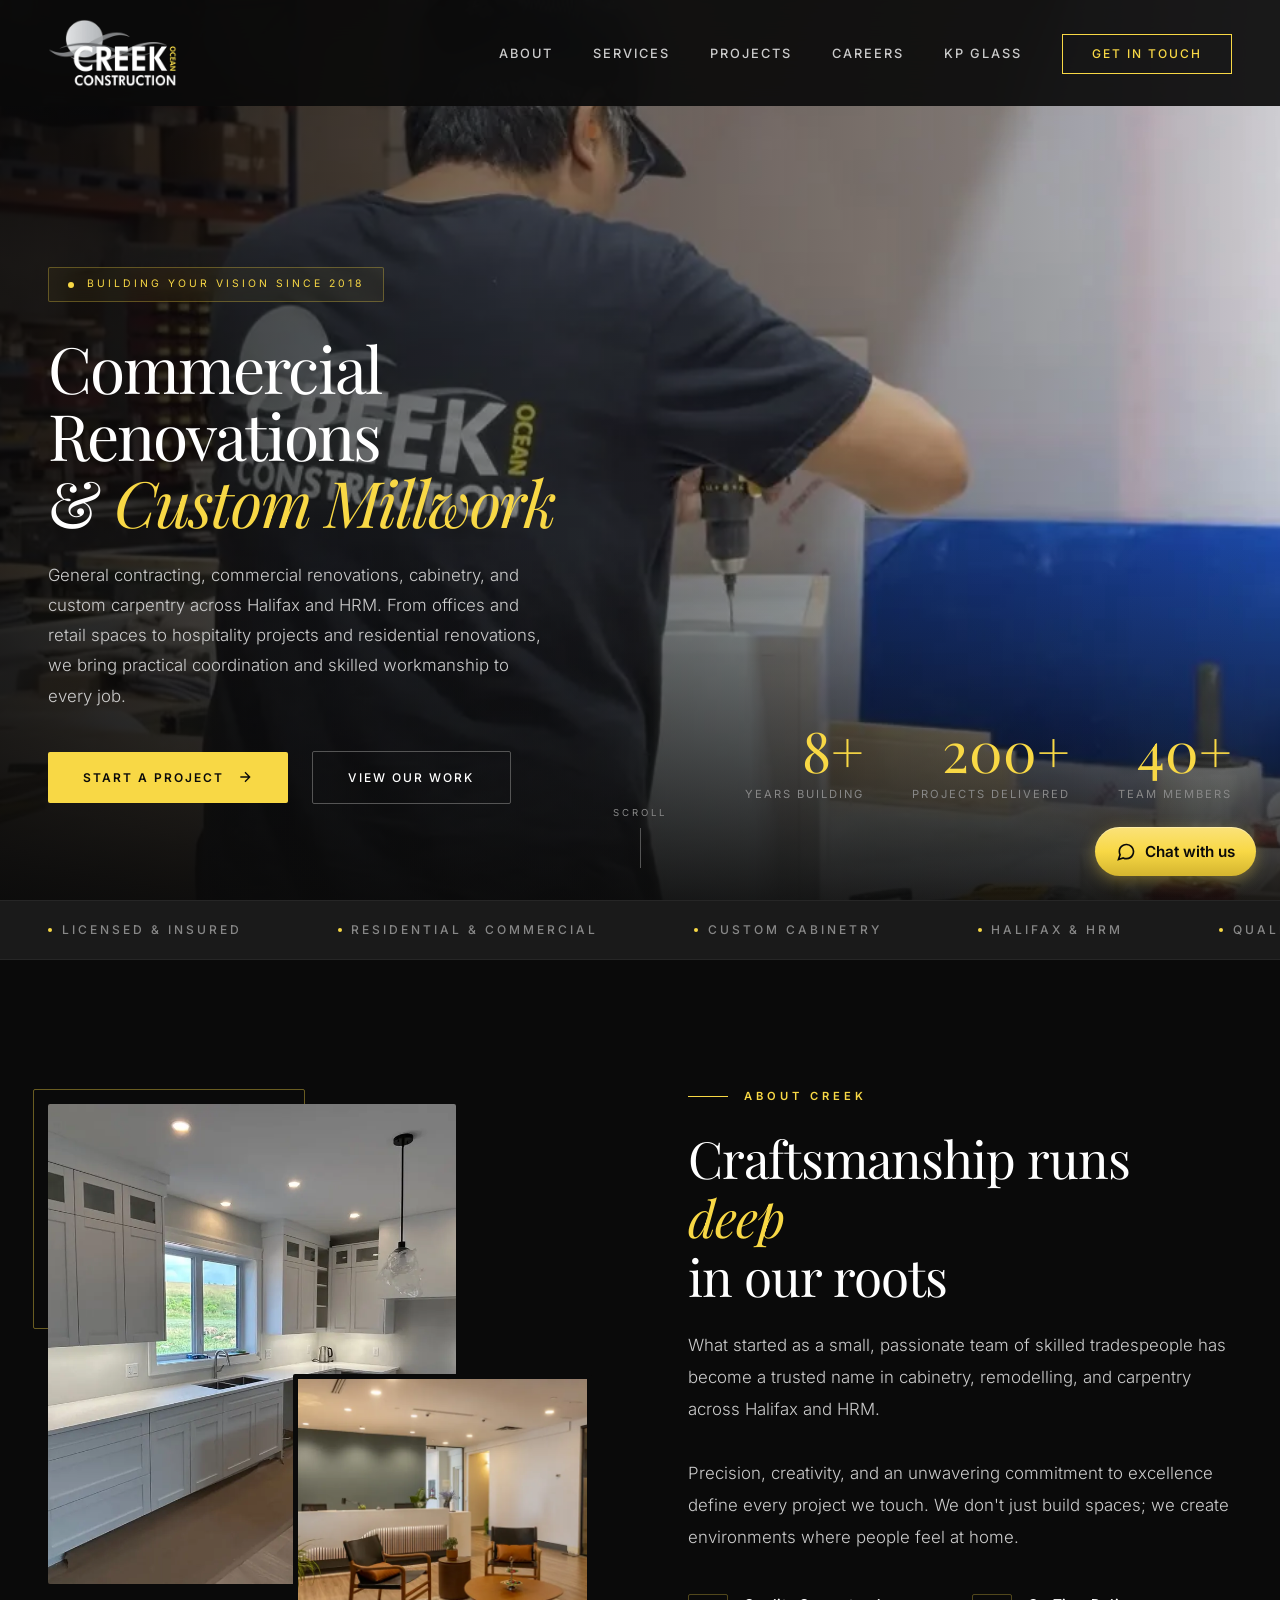
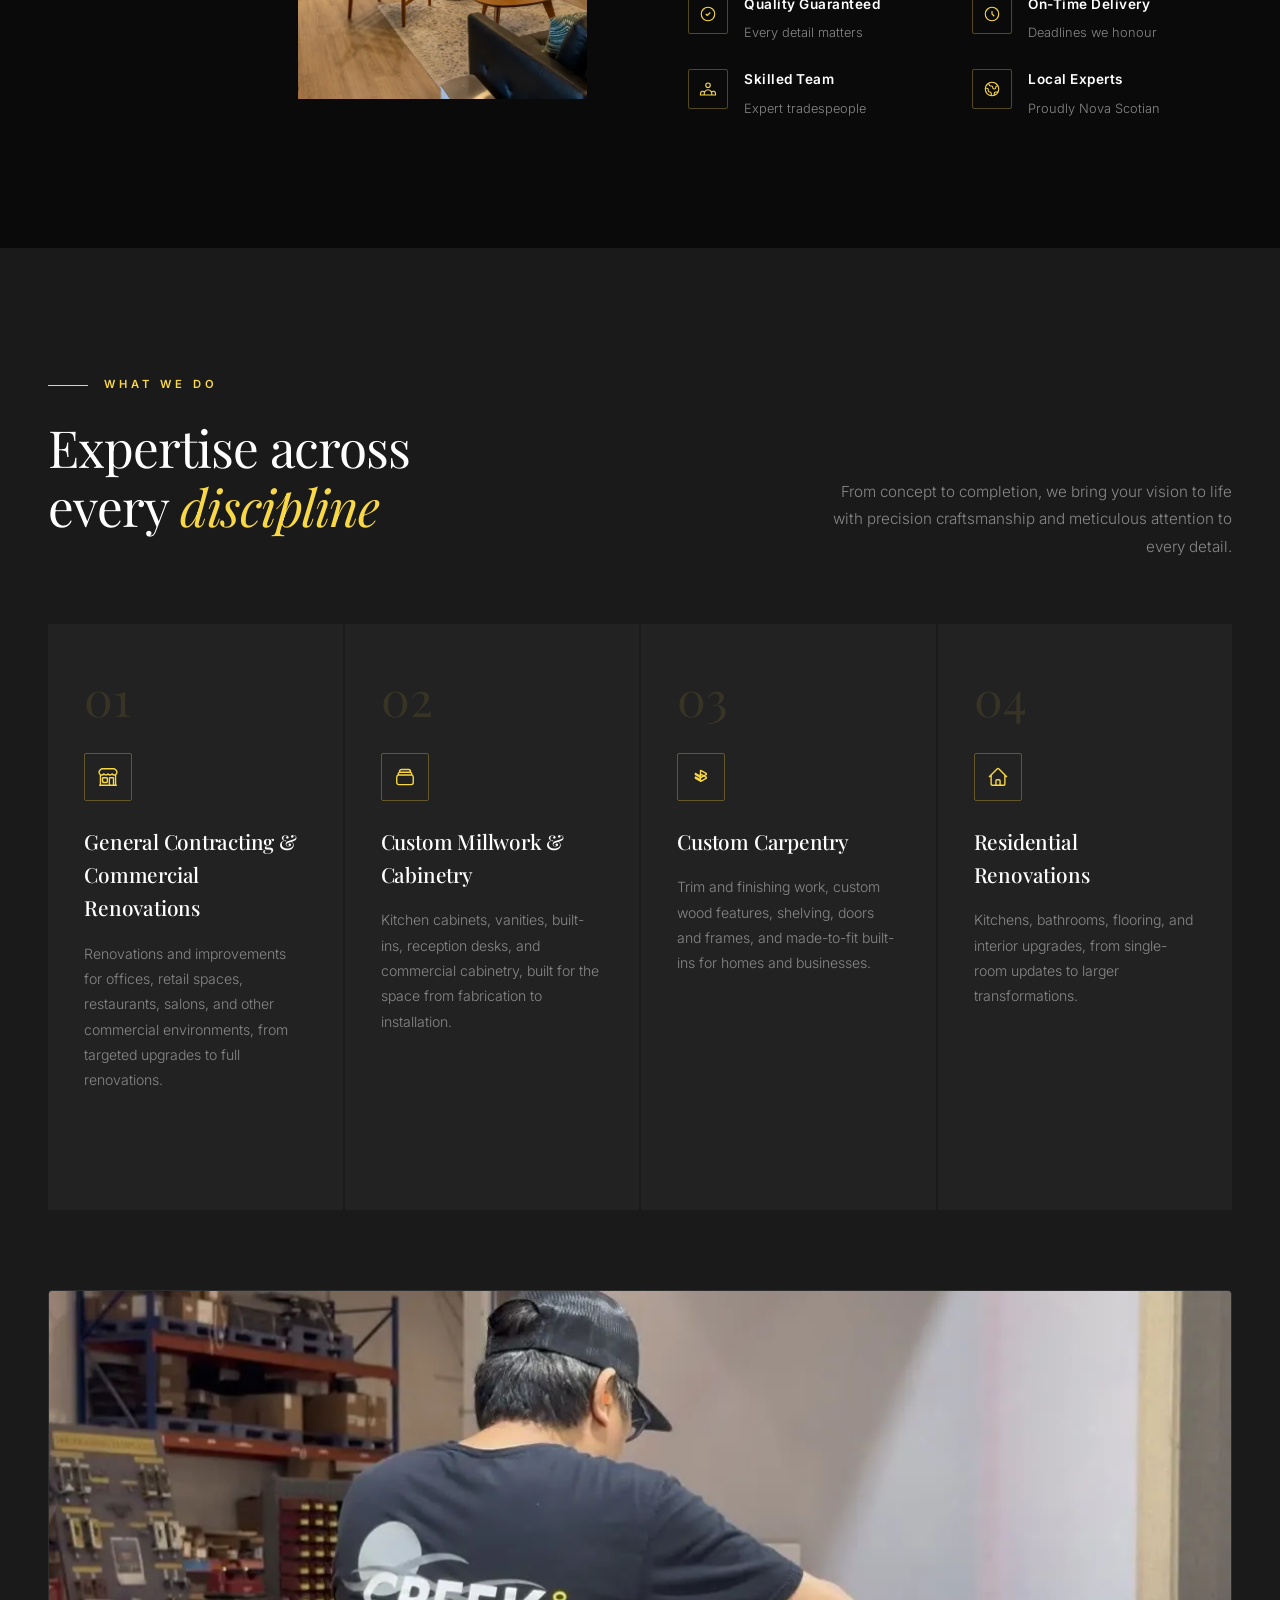
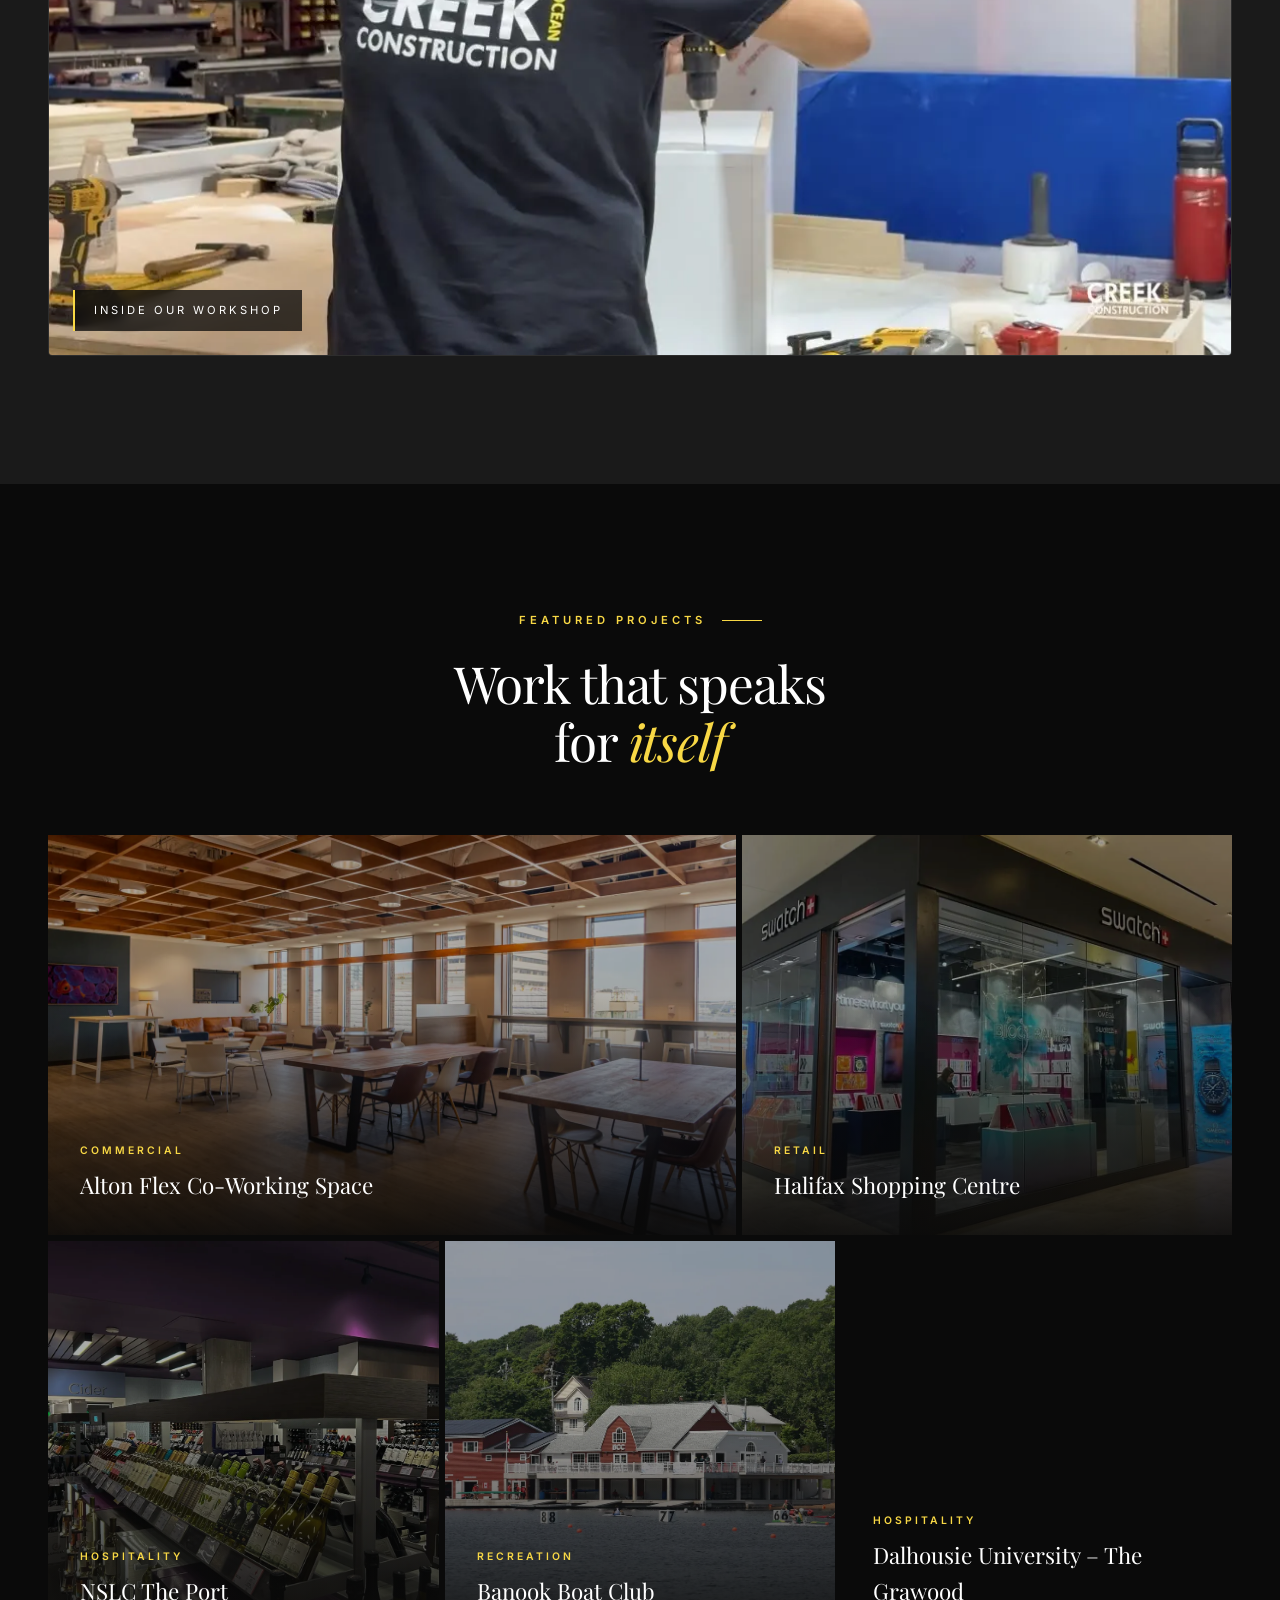
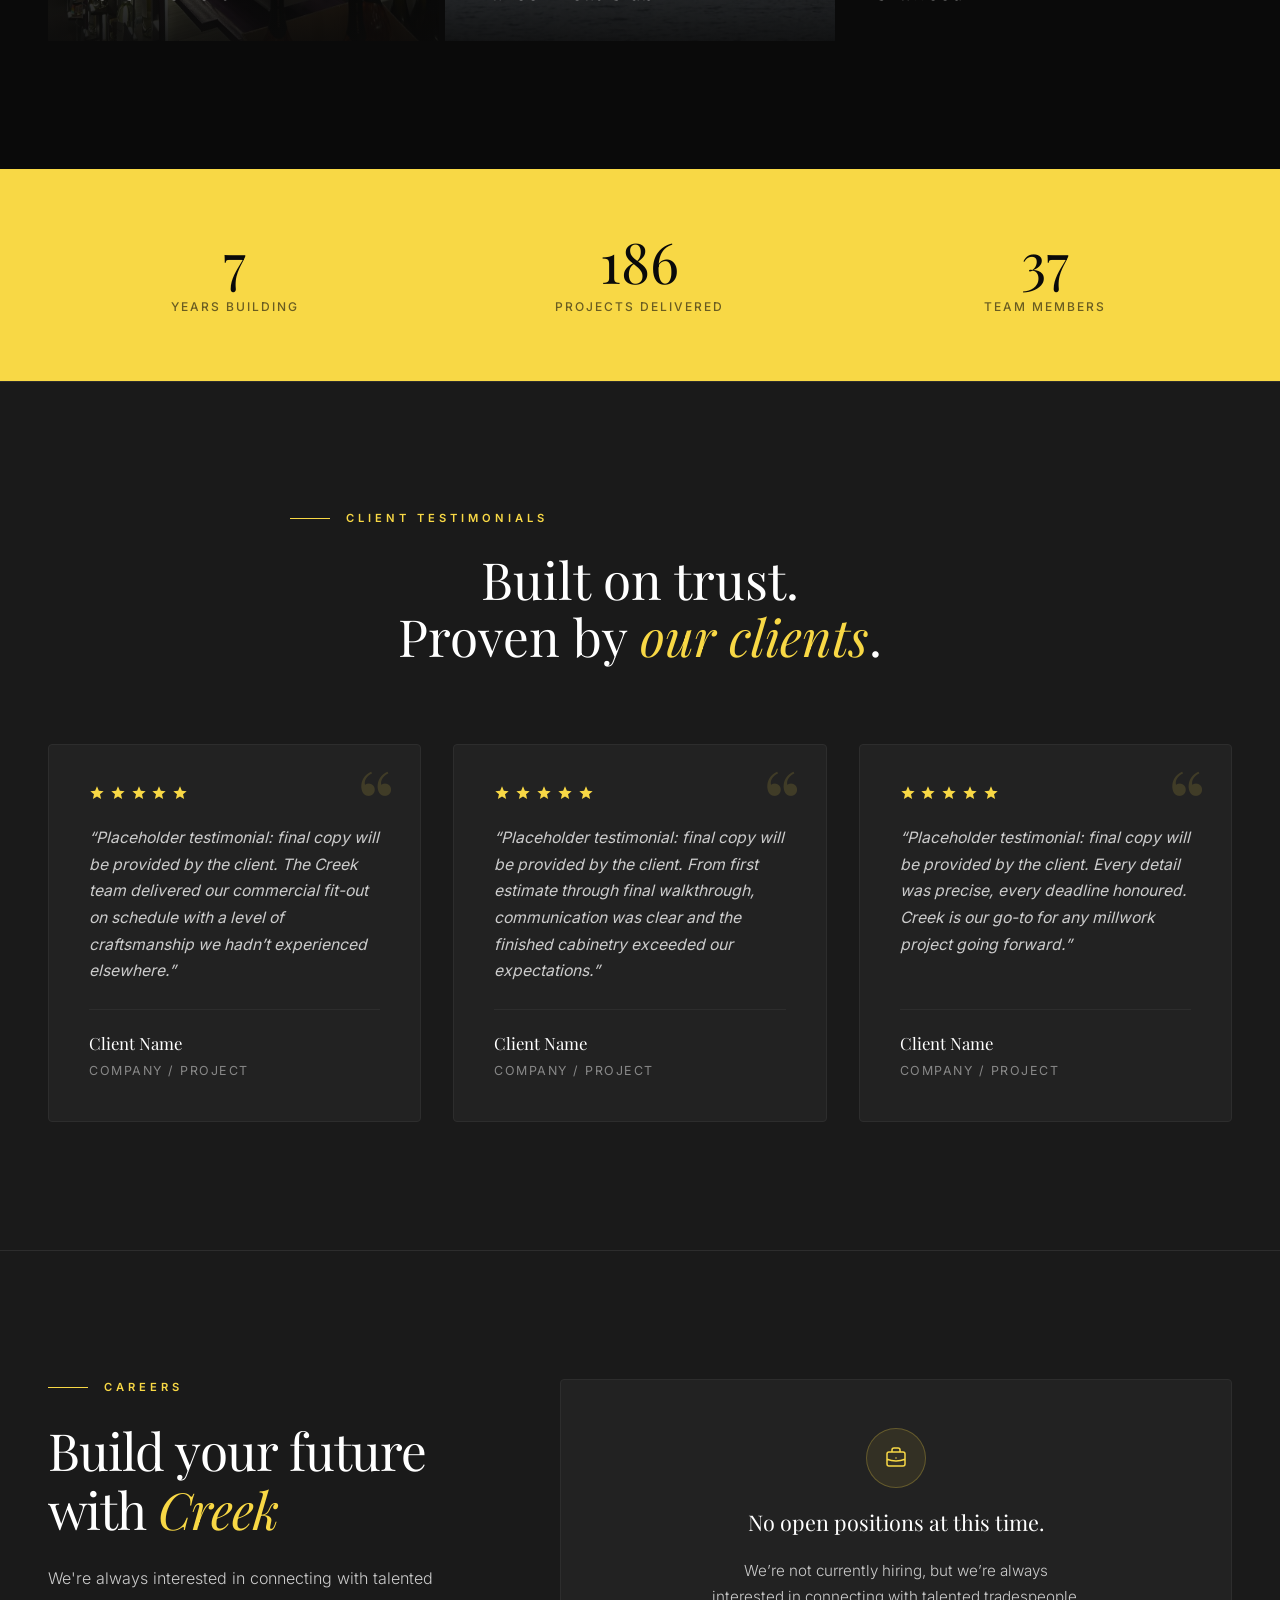
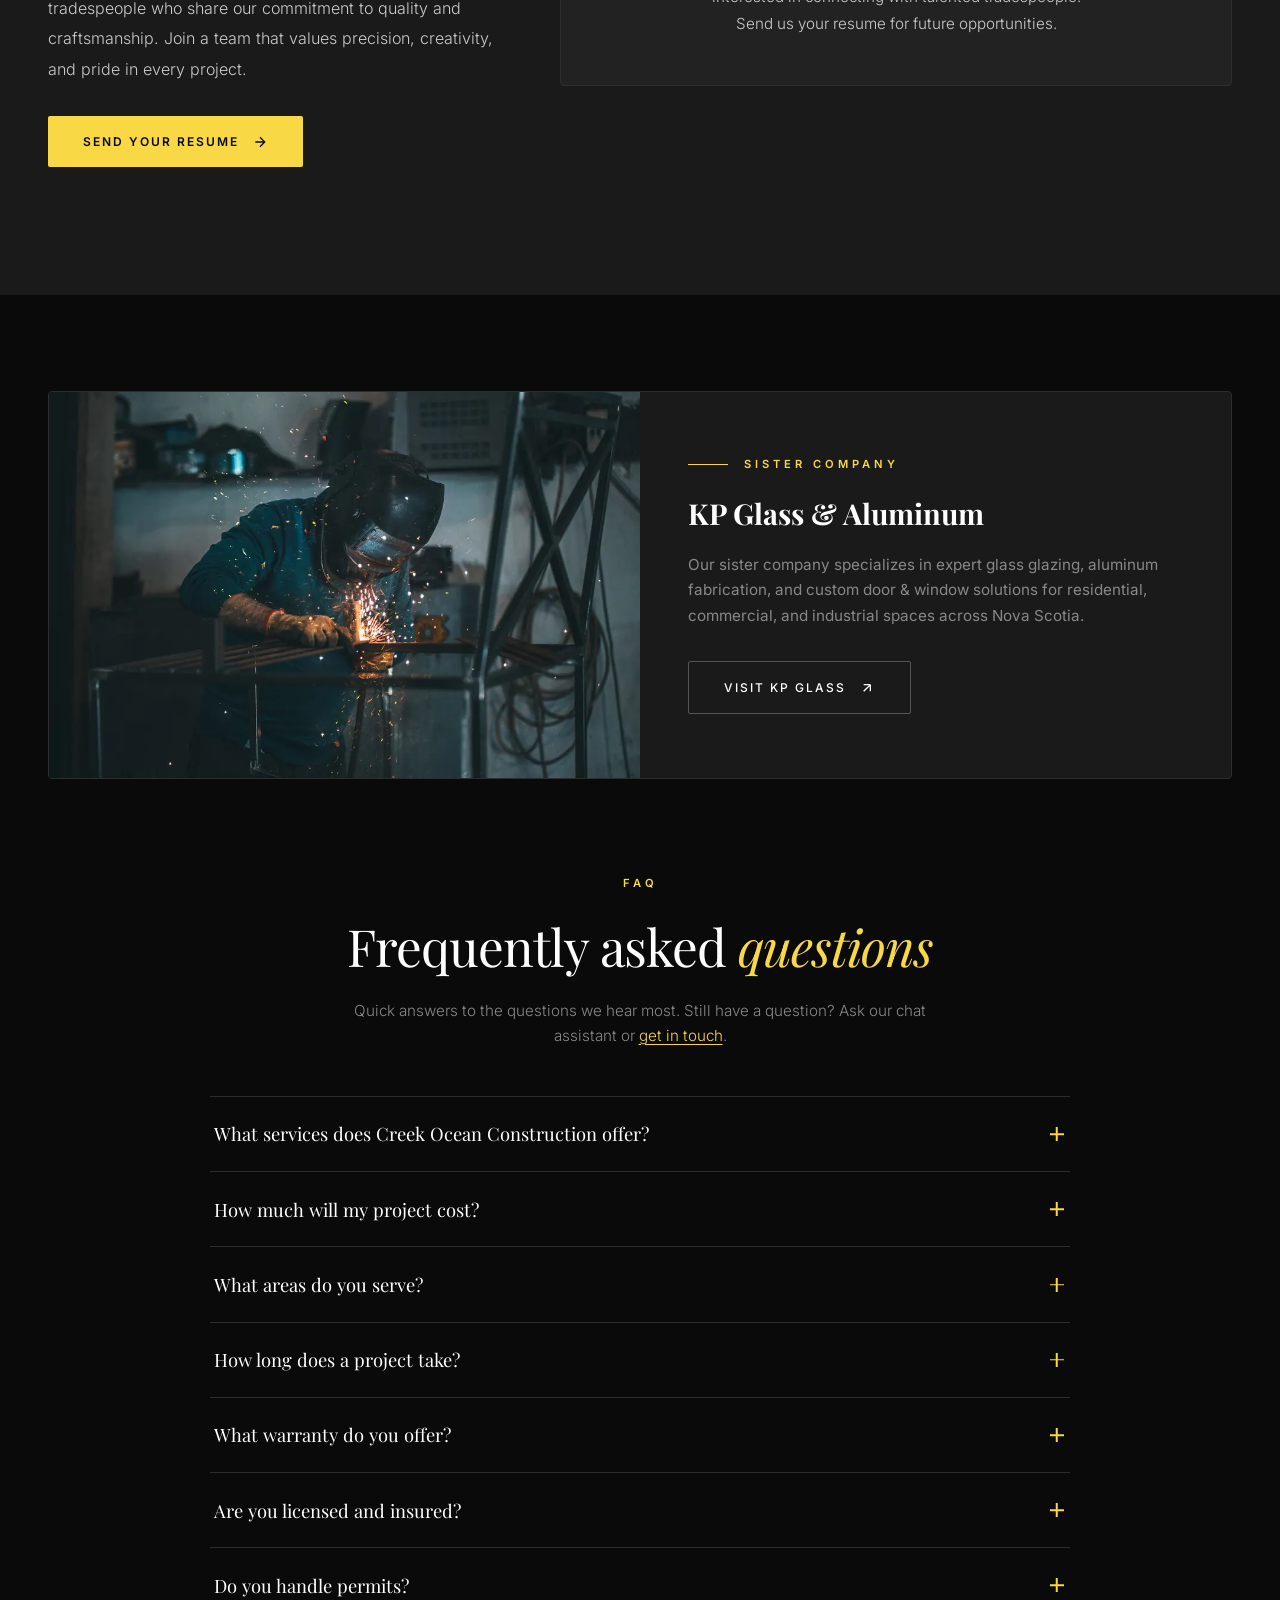
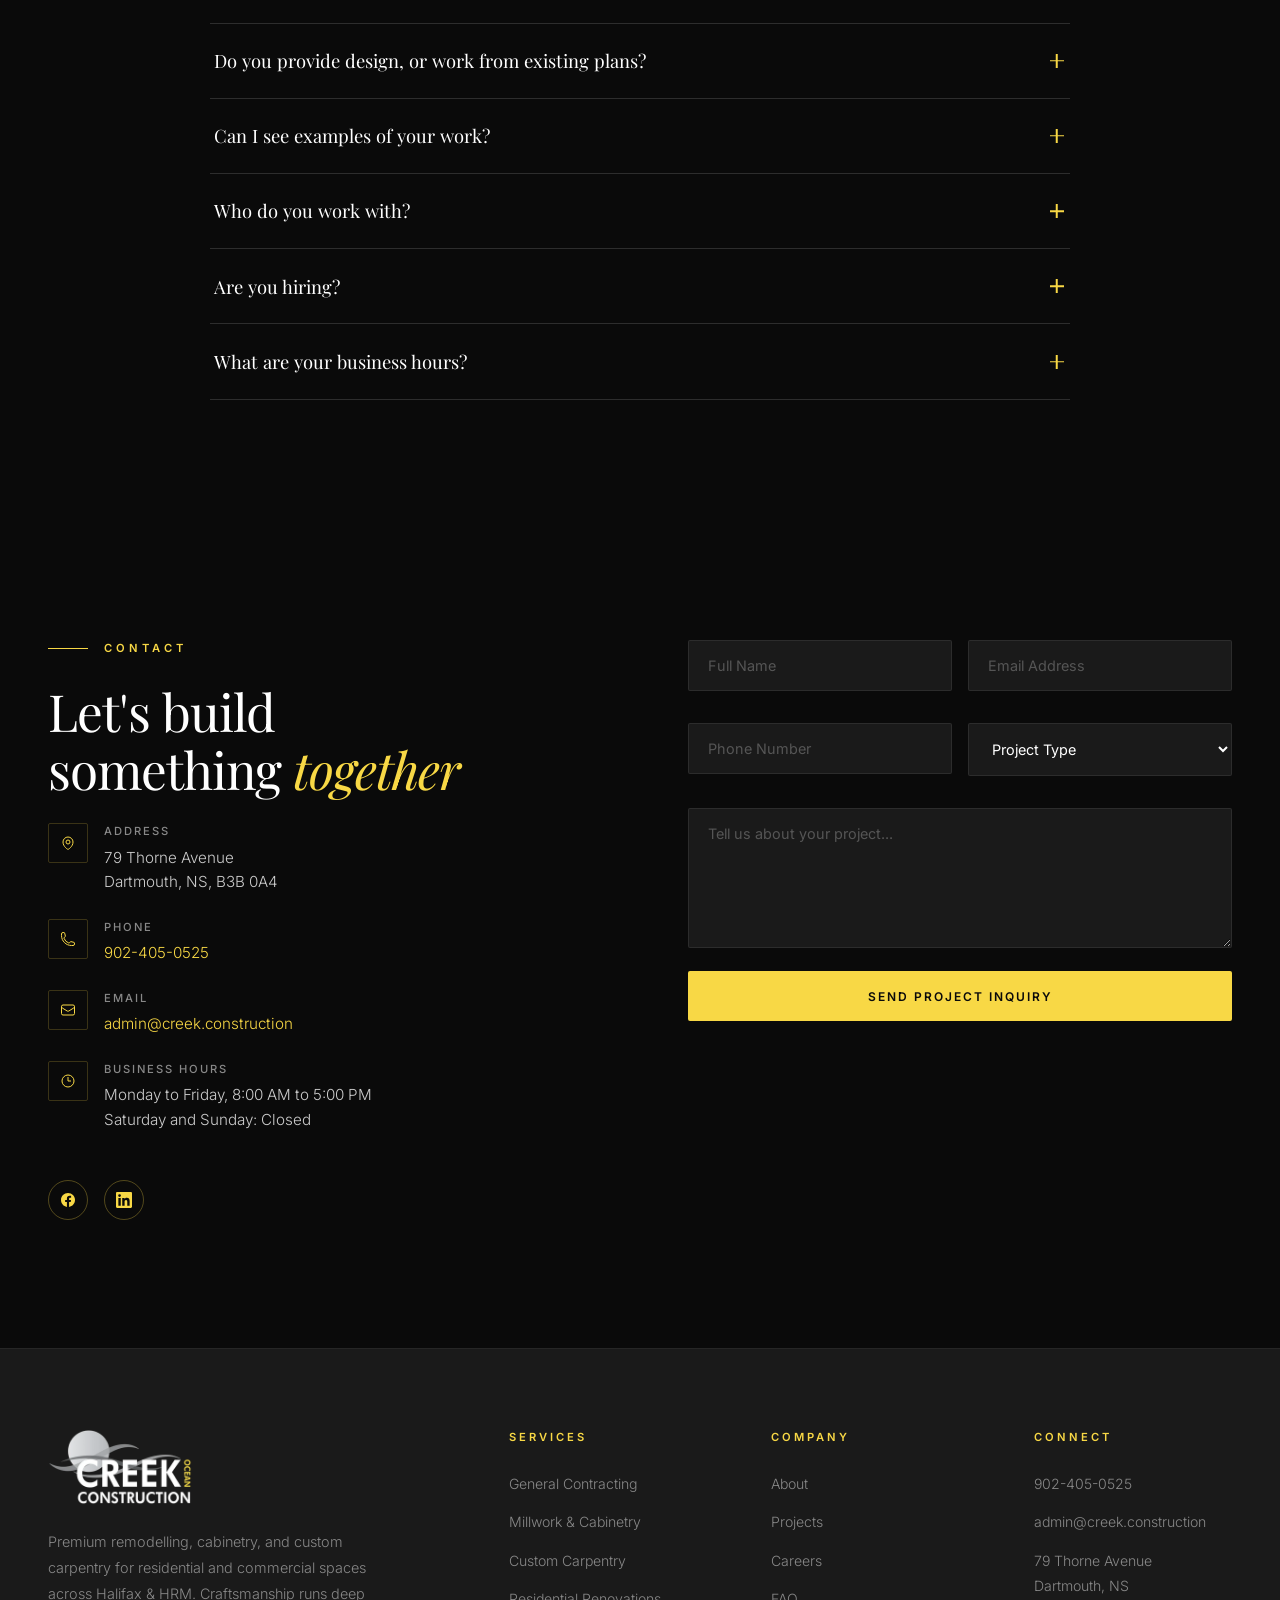
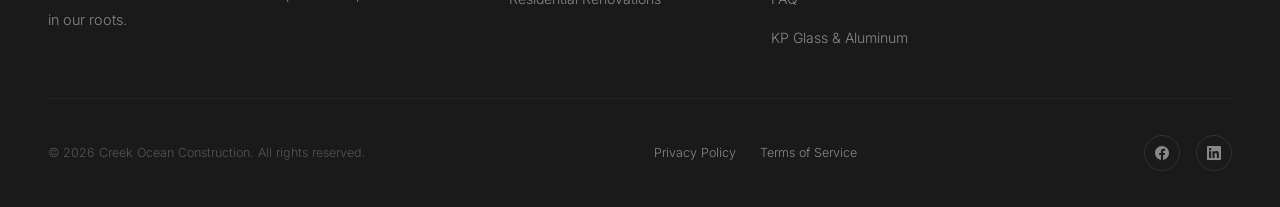
==== commit 4c2dc0a5: "Client feedback: headline, services, on-page service details, chatbot note - Headline: Commercial Re" ====
--- a/index.html
+++ b/index.html
@@ -42,7 +42,7 @@
       "@type": "GeneralContractor",
       "@id": "https://creek.construction/#business",
       "name": "Creek Ocean Construction",
-      "description": "General contractor in Dartmouth, Nova Scotia providing residential and commercial remodelling, commercial renovations, custom cabinetry and millwork, and custom carpentry across Halifax Regional Municipality.",
+      "description": "General contractor in Dartmouth, Nova Scotia providing commercial renovations, custom millwork and cabinetry, custom carpentry, and residential renovations across Halifax Regional Municipality.",
       "url": "https://creek.construction/",
       "logo": "https://creek.construction/images/logo.png",
       "image": [
@@ -120,24 +120,16 @@
             "@type": "Offer",
             "itemOffered": {
               "@type": "Service",
-              "name": "Remodelling",
-              "description": "Residential and commercial remodelling, from individual room upgrades to larger transformations, including kitchens, bathrooms, flooring, drywall, ceilings, finishes, cabinetry, and other interior improvements."
+              "name": "General Contracting & Commercial Renovations",
+              "description": "Renovations and improvements for offices, retail spaces, restaurants, salons, and other commercial environments, from targeted upgrades to full renovations."
             }
           },
           {
             "@type": "Offer",
             "itemOffered": {
               "@type": "Service",
-              "name": "Commercial Renovations",
-              "description": "Renovation and improvement services for offices, retail spaces, restaurants, salons, and other commercial environments, including demolition, flooring, ceilings, drywall, millwork, cabinetry, and interior finishes."
-            }
-          },
-          {
-            "@type": "Offer",
-            "itemOffered": {
-              "@type": "Service",
-              "name": "Cabinetry & Custom Millwork",
-              "description": "Kitchen cabinets, bathroom vanities, built-in storage, entertainment and TV units, reception desks, shelving, commercial cabinetry, and other custom pieces, from fabrication to on-site installation."
+              "name": "Custom Millwork & Cabinetry",
+              "description": "Kitchen cabinets, vanities, built-ins, reception desks, and commercial cabinetry, built for the space from fabrication to installation."
             }
           },
           {
@@ -145,7 +137,15 @@
             "itemOffered": {
               "@type": "Service",
               "name": "Custom Carpentry",
-              "description": "Trim and finishing work, custom wood features, shelving, doors and frames, built-ins, and other made-to-fit elements for residential and commercial projects."
+              "description": "Trim and finishing work, custom wood features, shelving, doors and frames, and made-to-fit built-ins for homes and businesses."
+            }
+          },
+          {
+            "@type": "Offer",
+            "itemOffered": {
+              "@type": "Service",
+              "name": "Residential Renovations",
+              "description": "Kitchens, bathrooms, flooring, and interior upgrades, from single-room updates to larger transformations."
             }
           }
         ]
@@ -170,7 +170,7 @@
           "name": "What services does Creek Ocean Construction offer?",
           "acceptedAnswer": {
             "@type": "Answer",
-            "text": "We provide residential and commercial remodelling, commercial renovations for offices, retail spaces, restaurants, and salons, cabinetry and custom millwork, and custom carpentry. From fabrication in our workshop to on-site installation, we build solutions tailored to each space."
+            "text": "We provide general contracting and commercial renovations for offices, retail spaces, restaurants, salons, and hospitality projects, custom millwork and cabinetry, custom carpentry, and residential renovations. From fabrication in our workshop to on-site installation, we build solutions tailored to each space."
           }
         },
         {
@@ -505,7 +505,7 @@
     }
     .hero h1 {
       font-family: var(--font-display);
-      font-size: clamp(3rem, 6vw, 5.5rem);
+      font-size: clamp(2.5rem, 5vw, 4.6rem);
       font-weight: 400;
       line-height: 1.05;
       letter-spacing: -0.03em;
@@ -1565,6 +1565,52 @@
     .footer-socials svg { width: 14px; height: 14px; }
 
     /* ─── SISTER COMPANY ─── */
+    /* ─── SERVICE DETAILS ─── */
+    .service-modal {
+      width: min(920px, calc(100% - 2rem));
+      max-height: calc(100vh - 2rem);
+      margin: auto;
+      padding: 0;
+      border: 1px solid rgba(248, 216, 69, 0.2);
+      border-radius: 6px;
+      background: var(--charcoal);
+      color: var(--white);
+      overflow: auto;
+    }
+    .service-modal::backdrop { background: rgba(0, 0, 0, 0.78); }
+    .service-modal-inner { position: relative; display: grid; grid-template-columns: 1fr 1.1fr; }
+    .service-modal-media { margin: 0; position: relative; background: var(--black); }
+    .service-modal-media img { width: 100%; height: 100%; min-height: 320px; object-fit: cover; }
+    .service-modal-media figcaption {
+      position: absolute; left: 1rem; bottom: 1rem; right: 1rem;
+      font-size: 0.72rem; letter-spacing: 1.5px; text-transform: uppercase;
+      padding: 0.6rem 0.9rem; background: rgba(10,10,10,0.8); border-left: 2px solid var(--accent);
+    }
+    .service-modal-body { padding: 2.75rem 2.5rem 2.5rem; }
+    .service-modal-body h2 { font-family: var(--font-display); font-weight: 400; font-size: clamp(1.6rem, 3vw, 2.1rem); line-height: 1.15; margin: 0.75rem 0 1rem; }
+    .service-modal-body p { color: var(--gray-300); font-size: 0.92rem; font-weight: 300; line-height: 1.8; margin-bottom: 1.5rem; }
+    .service-modal-body h3 { font-family: var(--font-body); font-size: 0.72rem; letter-spacing: 2px; text-transform: uppercase; color: var(--accent); margin-bottom: 0.75rem; font-weight: 600; }
+    .service-modal-body ul { list-style: none; display: grid; grid-template-columns: 1fr 1fr; gap: 0.5rem 1.25rem; margin-bottom: 2rem; }
+    .service-modal-body li { position: relative; padding-left: 1.1rem; font-size: 0.88rem; color: var(--gray-100); }
+    .service-modal-body li::before { content: ''; position: absolute; left: 0; top: 0.6em; width: 6px; height: 6px; background: var(--accent); border-radius: 50%; }
+    .service-modal-close {
+      position: absolute; top: 0.75rem; right: 0.75rem; z-index: 2;
+      width: 44px; height: 44px; display: flex; align-items: center; justify-content: center;
+      background: rgba(10,10,10,0.7); border: 1px solid var(--gray-700); border-radius: 50%; color: var(--white); cursor: pointer;
+    }
+    .service-modal-close svg { width: 18px; height: 18px; }
+    .service-modal-close:focus-visible, .service-modal-cta:focus-visible { outline: 2px solid var(--accent-light); outline-offset: 3px; }
+    @media (prefers-reduced-motion: no-preference) {
+      .service-modal[open] { animation: service-in 0.35s cubic-bezier(0.22, 1, 0.36, 1); }
+      @keyframes service-in { from { opacity: 0; transform: translateY(16px) scale(0.98); } to { opacity: 1; transform: none; } }
+    }
+    @media (max-width: 768px) {
+      .service-modal-inner { grid-template-columns: 1fr; }
+      .service-modal-media img { min-height: 0; max-height: 260px; }
+      .service-modal-body { padding: 2rem 1.5rem; }
+      .service-modal-body ul { grid-template-columns: 1fr; }
+    }
+
     /* ─── FAQ ─── */
     .faq {
       padding: 0 0 7rem;
@@ -1768,7 +1814,7 @@
       .about-highlights { grid-template-columns: 1fr; }
     }
   </style>
-  <link rel="stylesheet" href="chatbot/chatbot.css?v=5">
+  <link rel="stylesheet" href="chatbot/chatbot.css?v=6">
 </head>
 <body>
 
@@ -1801,8 +1847,8 @@
   <div class="hero-overlay"></div>
   <div class="hero-content">
     <div class="hero-badge">Building Your Vision Since 2018</div>
-    <h1>Where <em>craftsmanship</em><br>meets precision</h1>
-    <p class="hero-desc">Premium remodelling, cabinetry, and custom carpentry for residential and commercial spaces across Halifax &amp; HRM.</p>
+    <h1>Commercial Renovations<br>&amp; <em>Custom Millwork</em></h1>
+    <p class="hero-desc">General contracting, commercial renovations, cabinetry, and custom carpentry across Halifax and HRM. From offices and retail spaces to hospitality projects and residential renovations, we bring practical coordination and skilled workmanship to every job.</p>
     <div class="hero-actions">
       <a href="#contact" class="btn-primary">
         Start A Project
@@ -1922,38 +1968,38 @@
       <div class="service-card reveal">
         <div class="service-num">01</div>
         <div class="service-icon">
-          <svg fill="none" stroke="currentColor" stroke-width="1.5" viewBox="0 0 24 24"><path d="M2.25 12l8.954-8.955c.44-.439 1.152-.439 1.591 0L21.75 12M4.5 9.75v10.125c0 .621.504 1.125 1.125 1.125H9.75v-4.875c0-.621.504-1.125 1.125-1.125h2.25c.621 0 1.125.504 1.125 1.125V21h4.125c.621 0 1.125-.504 1.125-1.125V9.75M8.25 21h8.25"/></svg>
+          <svg fill="none" stroke="currentColor" stroke-width="1.5" viewBox="0 0 24 24"><path d="M13.5 21v-7.5a.75.75 0 01.75-.75h3a.75.75 0 01.75.75V21m-4.5 0H2.36m11.14 0H18m0 0h3.64m-1.39 0V9.349m-16.5 11.65V9.35m0 0a3.001 3.001 0 003.75-.615A2.993 2.993 0 009.75 9.75c.896 0 1.7-.393 2.25-1.016a2.993 2.993 0 002.25 1.016c.896 0 1.7-.393 2.25-1.016a3.001 3.001 0 003.75.614m-16.5 0a3.004 3.004 0 01-.621-4.72L4.318 3.44A1.5 1.5 0 015.378 3h13.243a1.5 1.5 0 011.06.44l1.19 1.189a3 3 0 01-.621 4.72m-13.5 8.65h3.75a.75.75 0 00.75-.75V13.5a.75.75 0 00-.75-.75H6.75a.75.75 0 00-.75.75v3.15c0 .415.336.75.75.75z"/></svg>
         </div>
-        <h3>Remodelling</h3>
-        <p>Full-scale renovations and upgrades that breathe new life into kitchens, bathrooms, living and working spaces.</p>
-        <button type="button" class="learn-more" data-ask="Tell me more about your remodelling services." aria-label="Learn more about Remodelling from our chat assistant">Learn More <svg fill="none" stroke="currentColor" stroke-width="2" viewBox="0 0 24 24"><path d="M5 12h14M12 5l7 7-7 7"/></svg></button>
+        <h3>General Contracting &amp; Commercial Renovations</h3>
+        <p>Renovations and improvements for offices, retail spaces, restaurants, salons, and other commercial environments, from targeted upgrades to full renovations.</p>
+        <button type="button" class="learn-more" data-service="general" aria-haspopup="dialog" aria-label="Learn more about General Contracting &amp; Commercial Renovations">Learn More <svg fill="none" stroke="currentColor" stroke-width="2" viewBox="0 0 24 24" aria-hidden="true"><path d="M5 12h14M12 5l7 7-7 7"/></svg></button>
       </div>
       <div class="service-card reveal reveal-delay-1">
         <div class="service-num">02</div>
         <div class="service-icon">
-          <svg fill="none" stroke="currentColor" stroke-width="1.5" viewBox="0 0 24 24"><path d="M13.5 21v-7.5a.75.75 0 01.75-.75h3a.75.75 0 01.75.75V21m-4.5 0H2.36m11.14 0H18m0 0h3.64m-1.39 0V9.349m-16.5 11.65V9.35m0 0a3.001 3.001 0 003.75-.615A2.993 2.993 0 009.75 9.75c.896 0 1.7-.393 2.25-1.016a2.993 2.993 0 002.25 1.016c.896 0 1.7-.393 2.25-1.016a3.001 3.001 0 003.75.614m-16.5 0a3.004 3.004 0 01-.621-4.72L4.318 3.44A1.5 1.5 0 015.378 3h13.243a1.5 1.5 0 011.06.44l1.19 1.189a3 3 0 01-.621 4.72m-13.5 8.65h3.75a.75.75 0 00.75-.75V13.5a.75.75 0 00-.75-.75H6.75a.75.75 0 00-.75.75v3.15c0 .415.336.75.75.75z"/></svg>
+          <svg fill="none" stroke="currentColor" stroke-width="1.5" viewBox="0 0 24 24"><path d="M6 6.878V6a2.25 2.25 0 012.25-2.25h7.5A2.25 2.25 0 0118 6v.878m-12 0c.235-.083.487-.128.75-.128h10.5c.263 0 .515.045.75.128m-12 0A2.25 2.25 0 004.5 9v.878m13.5-3A2.25 2.25 0 0119.5 9v.878m0 0a2.246 2.246 0 00-.75-.128H5.25c-.263 0-.515.045-.75.128m15 0A2.25 2.25 0 0121 12v6a2.25 2.25 0 01-2.25 2.25H5.25A2.25 2.25 0 013 18v-6c0-1.085.768-1.99 1.79-2.199"/></svg>
         </div>
-        <h3>Commercial Renovations</h3>
-        <p>Expert craftsmanship for office spaces, retail stores and restaurants, creating functional and stylish interiors.</p>
-        <button type="button" class="learn-more" data-ask="Tell me more about your commercial renovation services." aria-label="Learn more about Commercial Renovations from our chat assistant">Learn More <svg fill="none" stroke="currentColor" stroke-width="2" viewBox="0 0 24 24"><path d="M5 12h14M12 5l7 7-7 7"/></svg></button>
+        <h3>Custom Millwork &amp; Cabinetry</h3>
+        <p>Kitchen cabinets, vanities, built-ins, reception desks, and commercial cabinetry, built for the space from fabrication to installation.</p>
+        <button type="button" class="learn-more" data-service="millwork" aria-haspopup="dialog" aria-label="Learn more about Custom Millwork &amp; Cabinetry">Learn More <svg fill="none" stroke="currentColor" stroke-width="2" viewBox="0 0 24 24" aria-hidden="true"><path d="M5 12h14M12 5l7 7-7 7"/></svg></button>
       </div>
       <div class="service-card reveal reveal-delay-2">
         <div class="service-num">03</div>
         <div class="service-icon">
-          <svg fill="none" stroke="currentColor" stroke-width="1.5" viewBox="0 0 24 24"><path d="M6 6.878V6a2.25 2.25 0 012.25-2.25h7.5A2.25 2.25 0 0118 6v.878m-12 0c.235-.083.487-.128.75-.128h10.5c.263 0 .515.045.75.128m-12 0A2.25 2.25 0 004.5 9v.878m13.5-3A2.25 2.25 0 0119.5 9v.878m0 0a2.246 2.246 0 00-.75-.128H5.25c-.263 0-.515.045-.75.128m15 0A2.25 2.25 0 0121 12v6a2.25 2.25 0 01-2.25 2.25H5.25A2.25 2.25 0 013 18v-6c0-1.085.768-1.99 1.79-2.199"/></svg>
+          <svg fill="none" stroke="currentColor" stroke-width="1.5" viewBox="0 0 24 24"><path d="M11.42 15.17l-5.303-3.032a.75.75 0 000 1.299l5.303 3.032a.75.75 0 00.84 0l5.303-3.032a.75.75 0 000-1.299l-5.303-3.032a.75.75 0 00-.84 0z"/><path d="M11.42 15.17l-5.303-3.032a.75.75 0 000 1.299l5.303 3.032a.75.75 0 00.84 0l5.303-3.032a.75.75 0 000-1.299l-5.303-3.032a.75.75 0 00-.84 0z" transform="translate(0,-4)"/></svg>
         </div>
-        <h3>Cabinetry</h3>
-        <p>Tailored storage solutions designed to maximize space and enhance aesthetics, from kitchen cabinets to built-in shelving.</p>
-        <button type="button" class="learn-more" data-ask="Tell me more about your cabinetry and custom millwork." aria-label="Learn more about Cabinetry from our chat assistant">Learn More <svg fill="none" stroke="currentColor" stroke-width="2" viewBox="0 0 24 24"><path d="M5 12h14M12 5l7 7-7 7"/></svg></button>
+        <h3>Custom Carpentry</h3>
+        <p>Trim and finishing work, custom wood features, shelving, doors and frames, and made-to-fit built-ins for homes and businesses.</p>
+        <button type="button" class="learn-more" data-service="carpentry" aria-haspopup="dialog" aria-label="Learn more about Custom Carpentry">Learn More <svg fill="none" stroke="currentColor" stroke-width="2" viewBox="0 0 24 24" aria-hidden="true"><path d="M5 12h14M12 5l7 7-7 7"/></svg></button>
       </div>
       <div class="service-card reveal reveal-delay-3">
         <div class="service-num">04</div>
         <div class="service-icon">
-          <svg fill="none" stroke="currentColor" stroke-width="1.5" viewBox="0 0 24 24"><path d="M11.42 15.17l-5.303-3.032a.75.75 0 000 1.299l5.303 3.032a.75.75 0 00.84 0l5.303-3.032a.75.75 0 000-1.299l-5.303-3.032a.75.75 0 00-.84 0z"/><path d="M11.42 15.17l-5.303-3.032a.75.75 0 000 1.299l5.303 3.032a.75.75 0 00.84 0l5.303-3.032a.75.75 0 000-1.299l-5.303-3.032a.75.75 0 00-.84 0z" transform="translate(0,-4)"/></svg>
+          <svg fill="none" stroke="currentColor" stroke-width="1.5" viewBox="0 0 24 24"><path d="M2.25 12l8.954-8.955c.44-.439 1.152-.439 1.591 0L21.75 12M4.5 9.75v10.125c0 .621.504 1.125 1.125 1.125H9.75v-4.875c0-.621.504-1.125 1.125-1.125h2.25c.621 0 1.125.504 1.125 1.125V21h4.125c.621 0 1.125-.504 1.125-1.125V9.75M8.25 21h8.25"/></svg>
         </div>
-        <h3>Custom Carpentry</h3>
-        <p>Unique, handcrafted woodwork, from accent walls to detailed trims and moldings, made to suit your style.</p>
-        <button type="button" class="learn-more" data-ask="Tell me more about your custom carpentry services." aria-label="Learn more about Custom Carpentry from our chat assistant">Learn More <svg fill="none" stroke="currentColor" stroke-width="2" viewBox="0 0 24 24"><path d="M5 12h14M12 5l7 7-7 7"/></svg></button>
+        <h3>Residential Renovations</h3>
+        <p>Kitchens, bathrooms, flooring, and interior upgrades, from single-room updates to larger transformations.</p>
+        <button type="button" class="learn-more" data-service="residential" aria-haspopup="dialog" aria-label="Learn more about Residential Renovations">Learn More <svg fill="none" stroke="currentColor" stroke-width="2" viewBox="0 0 24 24" aria-hidden="true"><path d="M5 12h14M12 5l7 7-7 7"/></svg></button>
       </div>
     </div>
     <div class="services-video reveal">
@@ -2147,7 +2193,7 @@
     <div class="faq-list reveal">
       <details class="faq-item">
         <summary><h3>What services does Creek Ocean Construction offer?</h3><span class="faq-icon" aria-hidden="true"></span></summary>
-        <div class="faq-answer"><p>We provide residential and commercial remodelling, commercial renovations for offices, retail spaces, restaurants, and salons, cabinetry and custom millwork, and custom carpentry. From fabrication in our workshop to on-site installation, we build solutions tailored to each space.</p></div>
+        <div class="faq-answer"><p>We provide general contracting and commercial renovations for offices, retail spaces, restaurants, salons, and hospitality projects, custom millwork and cabinetry, custom carpentry, and residential renovations. From fabrication in our workshop to on-site installation, we build solutions tailored to each space.</p></div>
       </details>
       <details class="faq-item">
         <summary><h3>How much will my project cost?</h3><span class="faq-icon" aria-hidden="true"></span></summary>
@@ -2280,10 +2326,10 @@
               <label for="cf-type" class="sr-only">Project Type</label>
               <select id="cf-type" name="type">
                 <option value="" disabled selected>Project Type</option>
-                <option>Remodelling</option>
-                <option>Commercial Renovation</option>
-                <option>Cabinetry</option>
+                <option>General Contracting &amp; Commercial Renovations</option>
+                <option>Custom Millwork &amp; Cabinetry</option>
                 <option>Custom Carpentry</option>
+                <option>Residential Renovations</option>
                 <option>Other</option>
               </select>
             </div>
@@ -2301,6 +2347,84 @@
 </section>
 
 </main>
+
+<!-- SERVICE DETAILS -->
+<dialog class="service-modal" id="service-general" aria-labelledby="service-general-title">
+  <div class="service-modal-inner">
+    <button type="button" class="service-modal-close" aria-label="Close">
+      <svg fill="none" stroke="currentColor" stroke-width="2" viewBox="0 0 24 24" aria-hidden="true"><path d="M18 6L6 18M6 6l12 12"/></svg>
+    </button>
+    <figure class="service-modal-media">
+      <picture><source srcset="images/alton-flex.webp" type="image/webp"><img src="images/alton-flex.jpg" alt="Finished open workspace at Alton Flex Co-Working Space" width="1400" height="934" loading="lazy" decoding="async"></picture>
+      <figcaption>Featured project: Alton Flex Co-Working Space</figcaption>
+    </figure>
+    <div class="service-modal-body">
+      <div class="section-label">What We Do</div>
+      <h2 id="service-general-title">General Contracting &amp; Commercial Renovations</h2>
+      <p>We provide commercial renovation and improvement services for offices, retail spaces, restaurants, salons, and other commercial environments. We take on both targeted upgrades and larger renovations, and evaluate each project individually based on its requirements.</p>
+      <h3>Work we cover</h3>
+      <ul><li>Demolition</li><li>Flooring, ceilings, and drywall</li><li>Millwork and cabinetry</li><li>Interior finishes</li><li>General improvements to transform or update a space</li><li>Required permits, handled by our team</li></ul>
+      <a href="#contact" class="btn-primary service-modal-cta" data-project-type="General Contracting &amp; Commercial Renovations">Discuss Your Project <svg fill="none" stroke="currentColor" stroke-width="2" viewBox="0 0 24 24" aria-hidden="true"><path d="M5 12h14M12 5l7 7-7 7"/></svg></a>
+    </div>
+  </div>
+</dialog>
+<dialog class="service-modal" id="service-millwork" aria-labelledby="service-millwork-title">
+  <div class="service-modal-inner">
+    <button type="button" class="service-modal-close" aria-label="Close">
+      <svg fill="none" stroke="currentColor" stroke-width="2" viewBox="0 0 24 24" aria-hidden="true"><path d="M18 6L6 18M6 6l12 12"/></svg>
+    </button>
+    <figure class="service-modal-media">
+      <picture><source srcset="images/service-millwork.webp" type="image/webp"><img src="images/service-millwork.jpg" alt="Curved slatted reception desk with built-in cabinetry" width="900" height="810" loading="lazy" decoding="async"></picture>
+      <figcaption>Custom reception desk and built-in millwork</figcaption>
+    </figure>
+    <div class="service-modal-body">
+      <div class="section-label">What We Do</div>
+      <h2 id="service-millwork-title">Custom Millwork &amp; Cabinetry</h2>
+      <p>Our custom cabinetry and millwork services extend beyond kitchens. From fabrication to on-site installation, we focus on functional, well-finished pieces tailored to each client's needs and design preferences.</p>
+      <h3>Work we cover</h3>
+      <ul><li>Kitchen cabinets</li><li>Bathroom vanities</li><li>Built-in storage and shelving</li><li>Entertainment and TV units</li><li>Reception desks</li><li>Commercial cabinetry</li></ul>
+      <a href="#contact" class="btn-primary service-modal-cta" data-project-type="Custom Millwork &amp; Cabinetry">Discuss Your Project <svg fill="none" stroke="currentColor" stroke-width="2" viewBox="0 0 24 24" aria-hidden="true"><path d="M5 12h14M12 5l7 7-7 7"/></svg></a>
+    </div>
+  </div>
+</dialog>
+<dialog class="service-modal" id="service-carpentry" aria-labelledby="service-carpentry-title">
+  <div class="service-modal-inner">
+    <button type="button" class="service-modal-close" aria-label="Close">
+      <svg fill="none" stroke="currentColor" stroke-width="2" viewBox="0 0 24 24" aria-hidden="true"><path d="M18 6L6 18M6 6l12 12"/></svg>
+    </button>
+    <figure class="service-modal-media">
+      <picture><source srcset="images/service-carpentry.webp" type="image/webp"><img src="images/service-carpentry.jpg" alt="Long custom wood bar top with a dark base" width="675" height="900" loading="lazy" decoding="async"></picture>
+      <figcaption>Custom wood bar top</figcaption>
+    </figure>
+    <div class="service-modal-body">
+      <div class="section-label">What We Do</div>
+      <h2 id="service-carpentry-title">Custom Carpentry</h2>
+      <p>We provide custom carpentry for residential and commercial projects. Because custom carpentry varies from one project to the next, our team reviews your idea, dimensions, and requirements to determine the best approach.</p>
+      <h3>Work we cover</h3>
+      <ul><li>Trim and finishing work</li><li>Custom wood features</li><li>Shelving</li><li>Doors and frames</li><li>Built-ins and other made-to-fit elements</li></ul>
+      <a href="#contact" class="btn-primary service-modal-cta" data-project-type="Custom Carpentry">Discuss Your Project <svg fill="none" stroke="currentColor" stroke-width="2" viewBox="0 0 24 24" aria-hidden="true"><path d="M5 12h14M12 5l7 7-7 7"/></svg></a>
+    </div>
+  </div>
+</dialog>
+<dialog class="service-modal" id="service-residential" aria-labelledby="service-residential-title">
+  <div class="service-modal-inner">
+    <button type="button" class="service-modal-close" aria-label="Close">
+      <svg fill="none" stroke="currentColor" stroke-width="2" viewBox="0 0 24 24" aria-hidden="true"><path d="M18 6L6 18M6 6l12 12"/></svg>
+    </button>
+    <figure class="service-modal-media">
+      <picture><source srcset="images/service-residential.webp" type="image/webp"><img src="images/service-residential.jpg" alt="Renovated kitchen with light grey cabinetry and stainless appliances" width="900" height="675" loading="lazy" decoding="async"></picture>
+      <figcaption>Kitchen renovation with custom cabinetry</figcaption>
+    </figure>
+    <div class="service-modal-body">
+      <div class="section-label">What We Do</div>
+      <h2 id="service-residential-title">Residential Renovations</h2>
+      <p>We provide residential remodelling, from individual room upgrades to larger transformations. We work with you to understand your goals and develop a renovation plan suited to your space and budget.</p>
+      <h3>Work we cover</h3>
+      <ul><li>Kitchens</li><li>Bathrooms</li><li>Flooring</li><li>Drywall, ceilings, and finishes</li><li>Cabinetry</li><li>Other interior improvements</li></ul>
+      <a href="#contact" class="btn-primary service-modal-cta" data-project-type="Residential Renovations">Discuss Your Project <svg fill="none" stroke="currentColor" stroke-width="2" viewBox="0 0 24 24" aria-hidden="true"><path d="M5 12h14M12 5l7 7-7 7"/></svg></a>
+    </div>
+  </div>
+</dialog>
 
 <!-- PROJECT LIGHTBOX -->
 <div class="lightbox" id="lightbox" role="dialog" aria-modal="true" aria-labelledby="lightbox-title" aria-hidden="true">
@@ -2337,10 +2461,10 @@
       <div class="footer-col">
         <h4>Services</h4>
         <ul>
-          <li><a href="#services">Remodelling</a></li>
-          <li><a href="#services">Commercial</a></li>
-          <li><a href="#services">Cabinetry</a></li>
-          <li><a href="#services">Carpentry</a></li>
+          <li><a href="#services">General Contracting</a></li>
+          <li><a href="#services">Millwork &amp; Cabinetry</a></li>
+          <li><a href="#services">Custom Carpentry</a></li>
+          <li><a href="#services">Residential Renovations</a></li>
         </ul>
       </div>
       <div class="footer-col">
@@ -2443,11 +2567,34 @@
     else window.addEventListener('load', watchWorkshopVideo, { once: true });
   }
 
-  // "Learn More" on service cards opens the chat assistant with that question
-  document.querySelectorAll('.learn-more[data-ask]').forEach(btn => {
+  // "Learn More" opens a short on-page description of that service
+  let lastServiceTrigger = null;
+  document.querySelectorAll('.learn-more[data-service]').forEach(btn => {
     btn.addEventListener('click', () => {
-      if (window.CreekChat) window.CreekChat.ask(btn.dataset.ask);
-      else document.getElementById('contact').scrollIntoView({ behavior: 'smooth' });
+      const dialog = document.getElementById('service-' + btn.dataset.service);
+      if (!dialog) return;
+      lastServiceTrigger = btn;
+      document.body.style.overflow = 'hidden';
+      dialog.showModal();
+    });
+  });
+  document.querySelectorAll('.service-modal').forEach(dialog => {
+    dialog.addEventListener('close', () => {
+      document.body.style.overflow = '';
+      if (lastServiceTrigger && !dialog.dataset.toContact) lastServiceTrigger.focus();
+      delete dialog.dataset.toContact;
+    });
+    dialog.querySelector('.service-modal-close').addEventListener('click', () => dialog.close());
+    dialog.addEventListener('click', (e) => { if (e.target === dialog) dialog.close(); });
+    dialog.querySelector('.service-modal-cta').addEventListener('click', (e) => {
+      e.preventDefault();
+      const type = e.currentTarget.dataset.projectType;
+      const select = document.getElementById('cf-type');
+      if (select) select.value = type;
+      dialog.dataset.toContact = 'true';
+      dialog.close();
+      document.getElementById('contact').scrollIntoView({ behavior: 'smooth' });
+      setTimeout(() => document.getElementById('cf-name').focus({ preventScroll: true }), 700);
     });
   });
 
@@ -2627,6 +2774,6 @@
     });
   }
 </script>
-<script defer src="chatbot/chatbot.js?v=5"></script>
+<script defer src="chatbot/chatbot.js?v=6"></script>
 </body>
 </html>
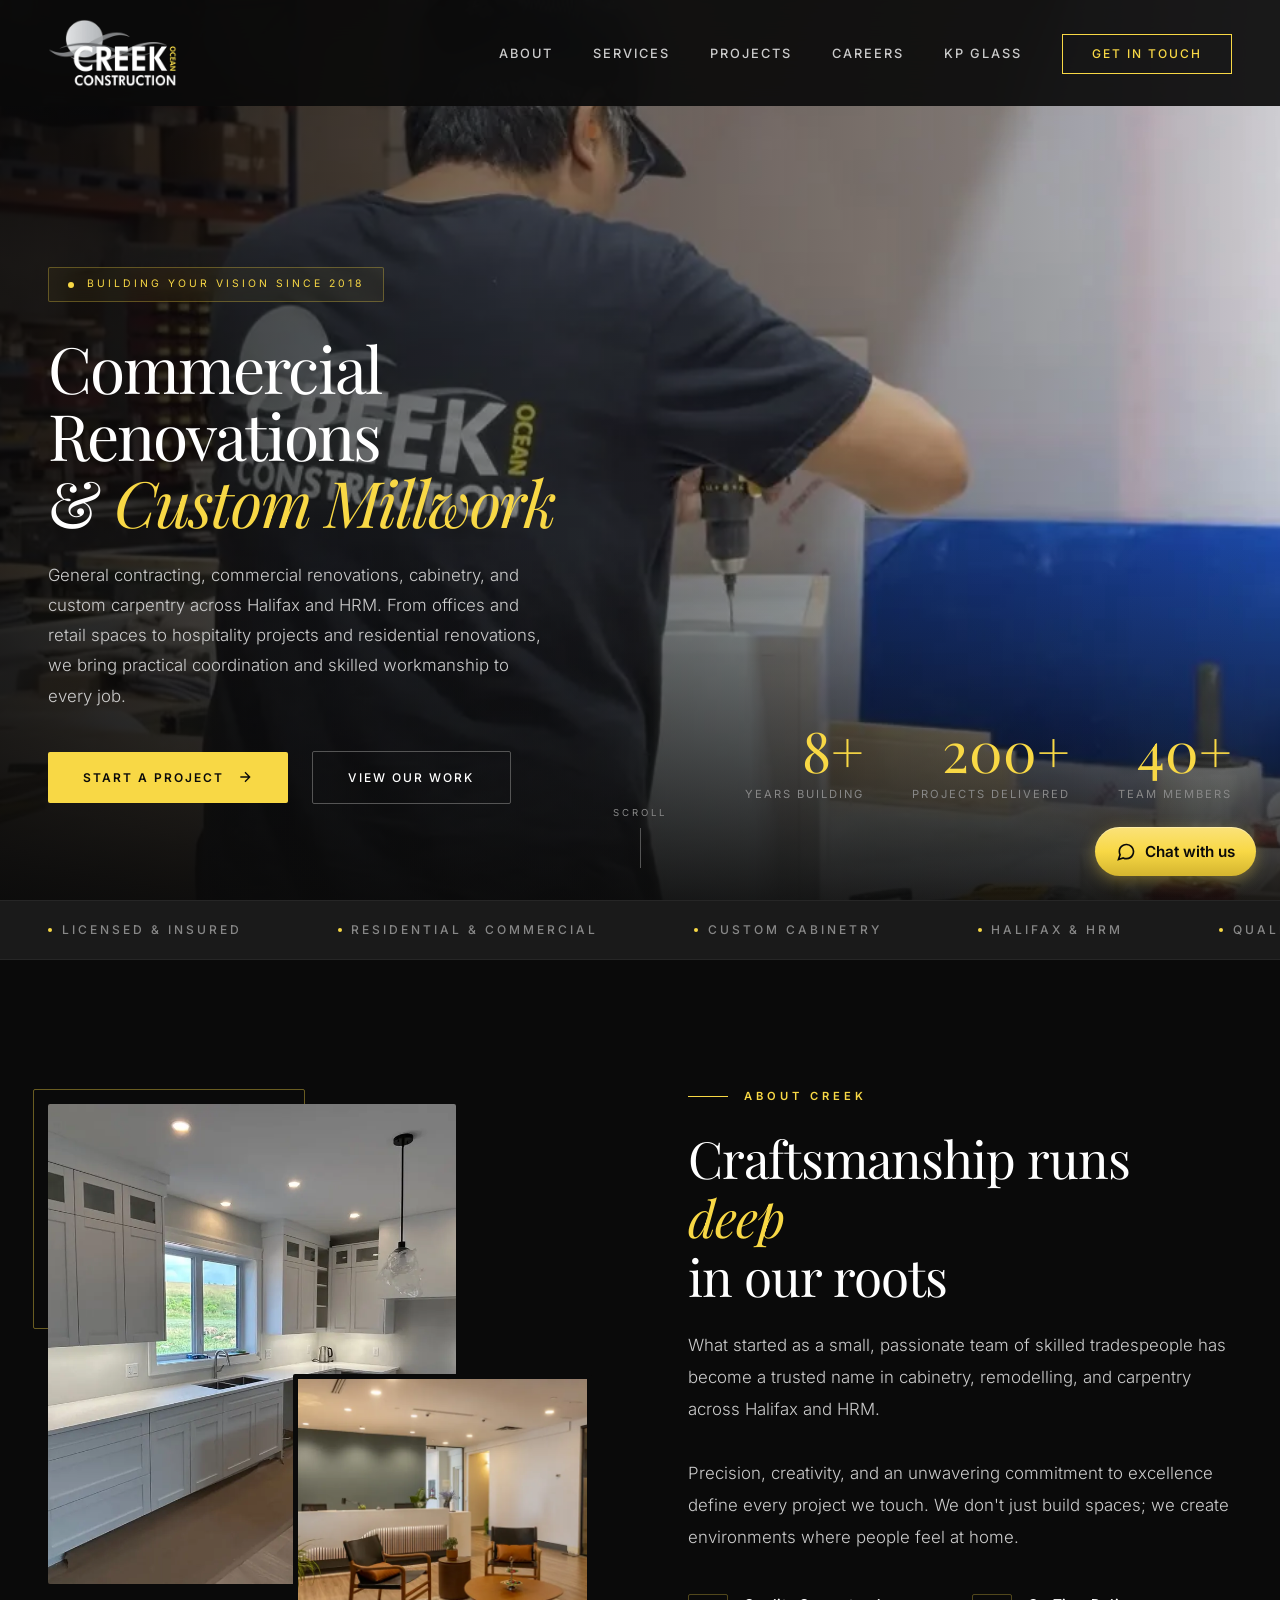
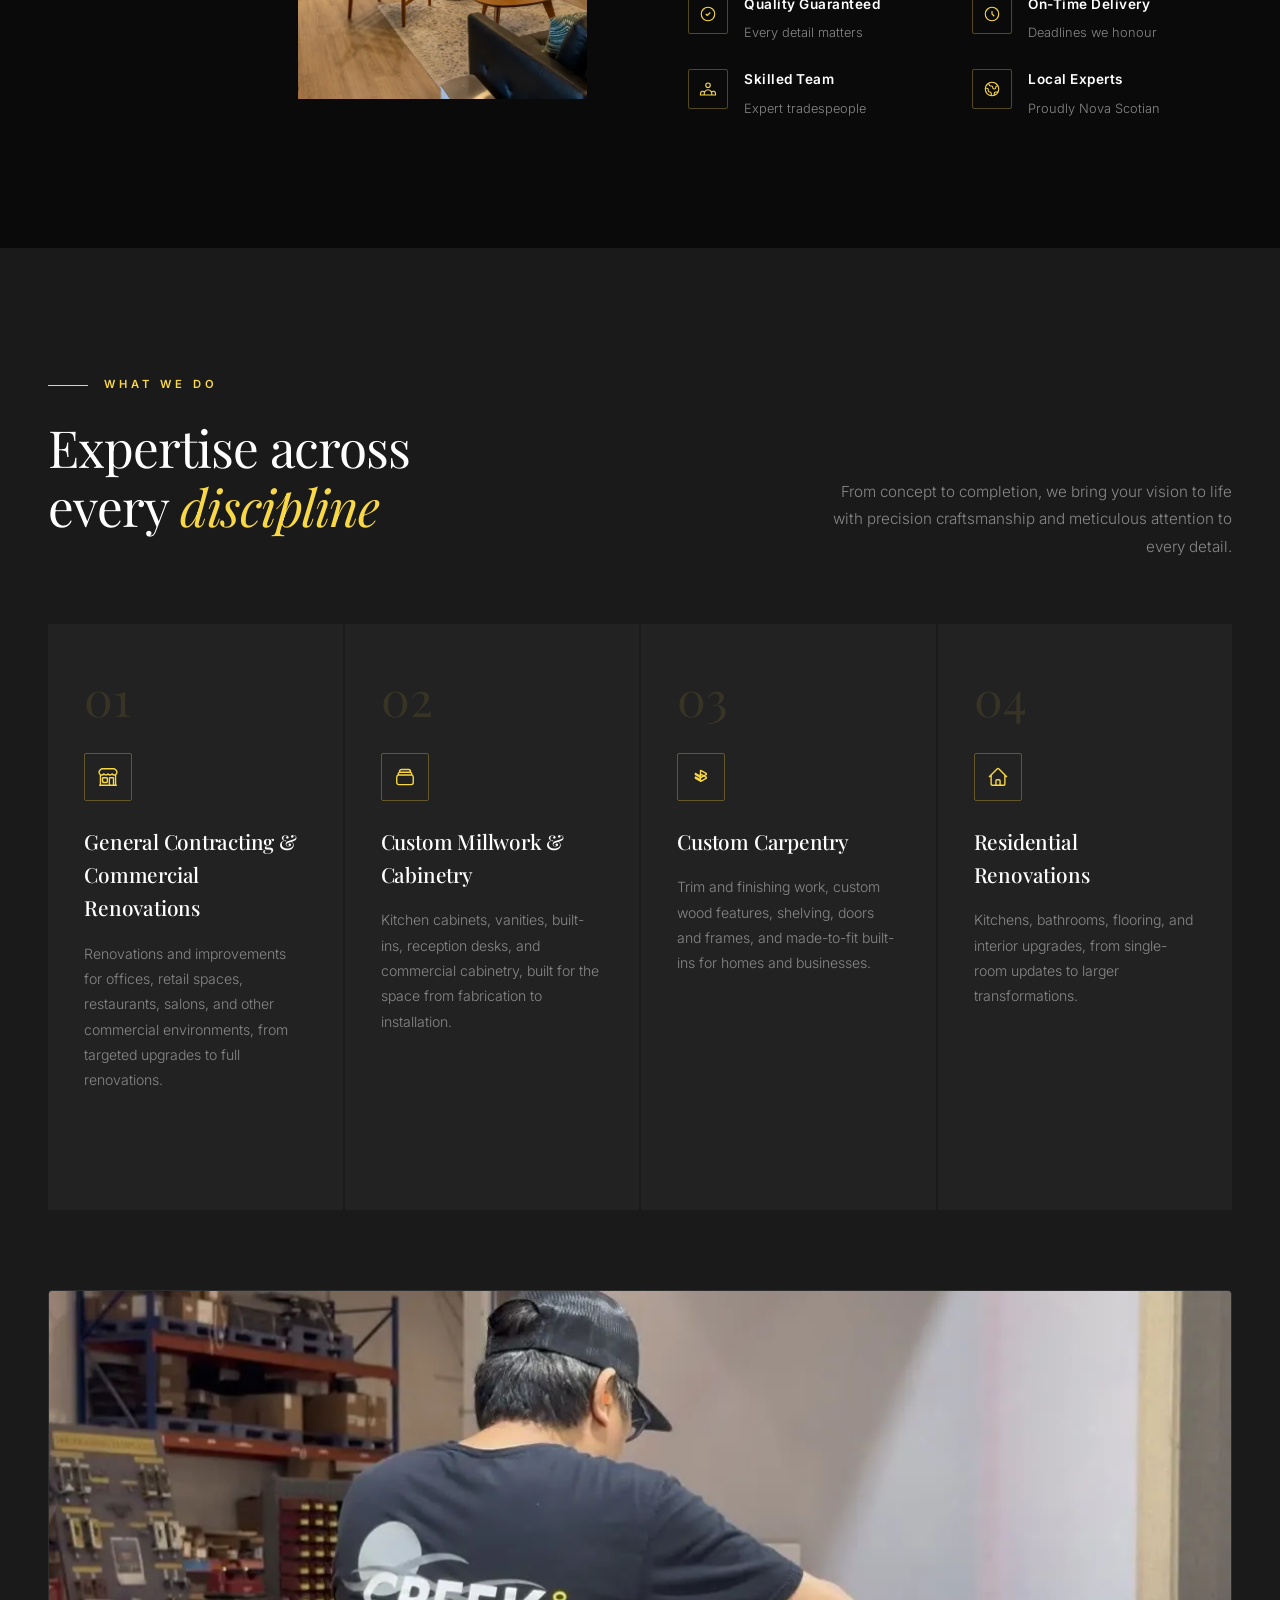
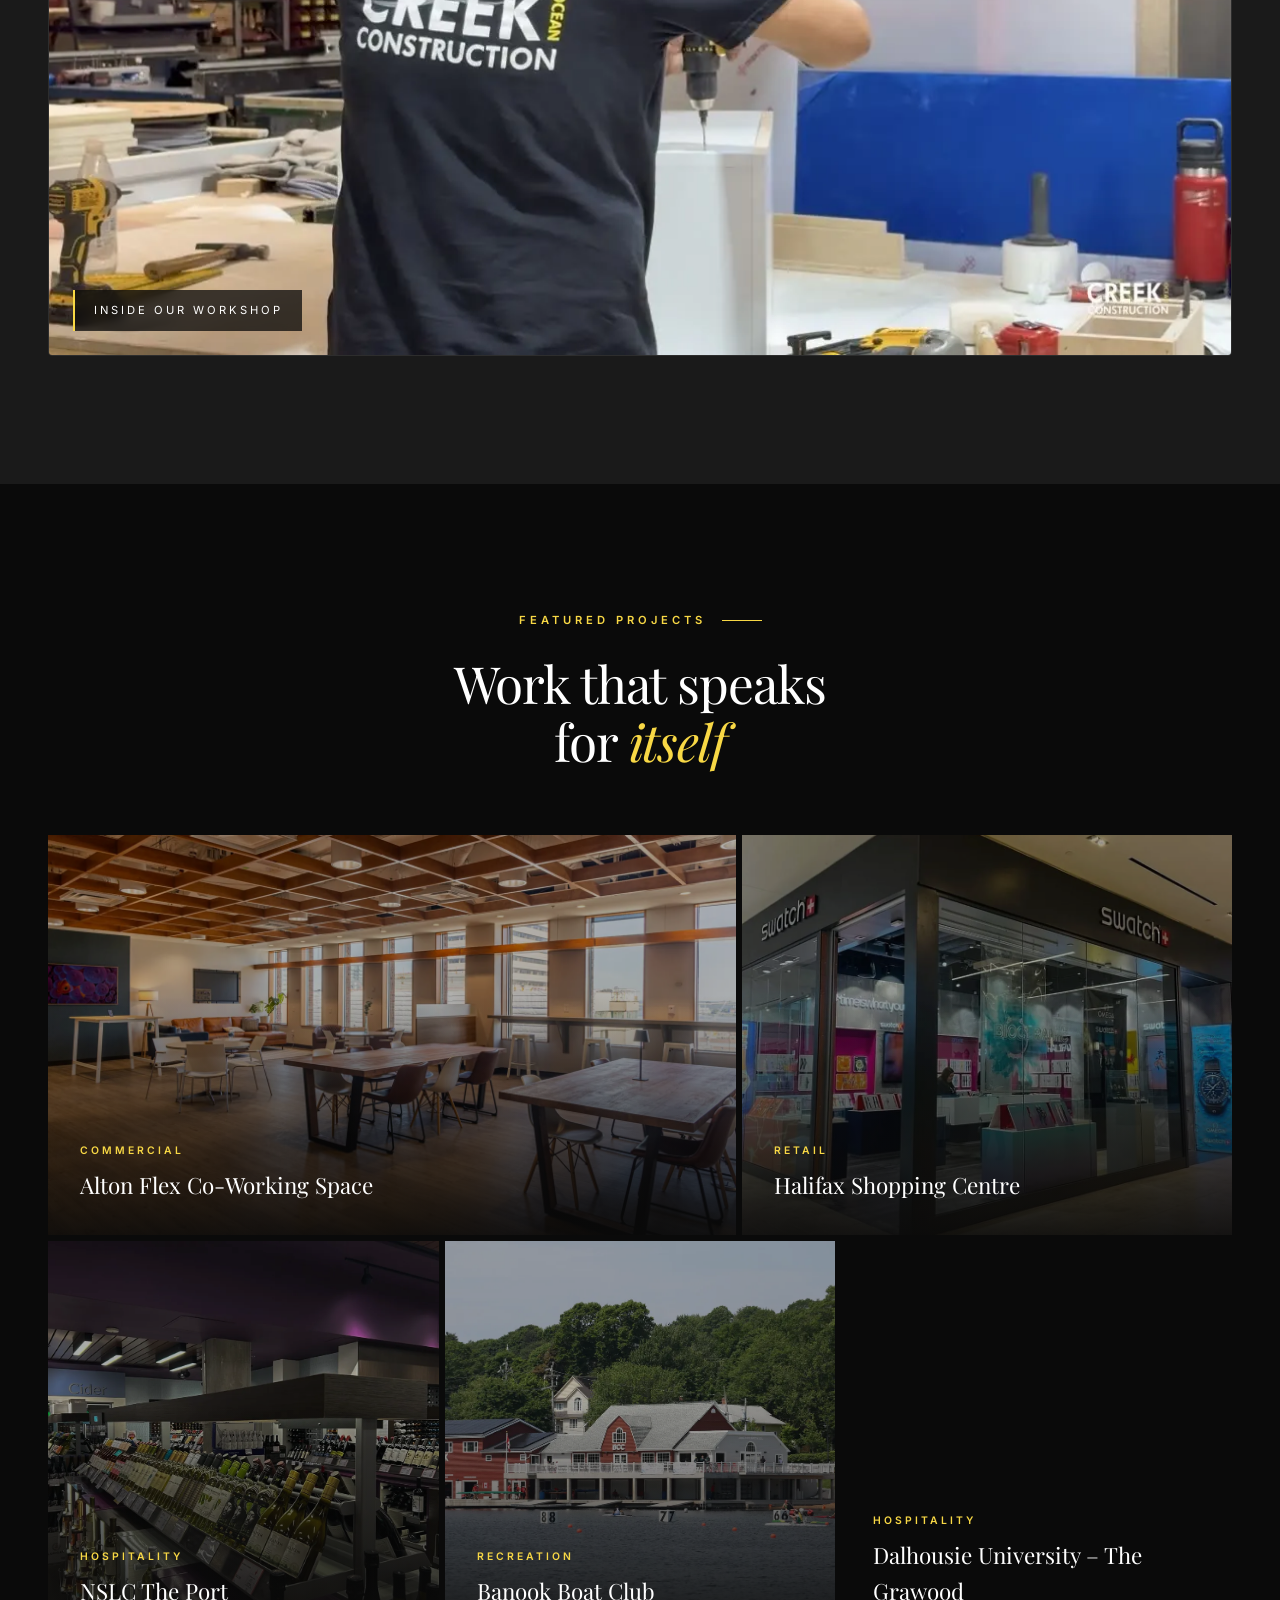
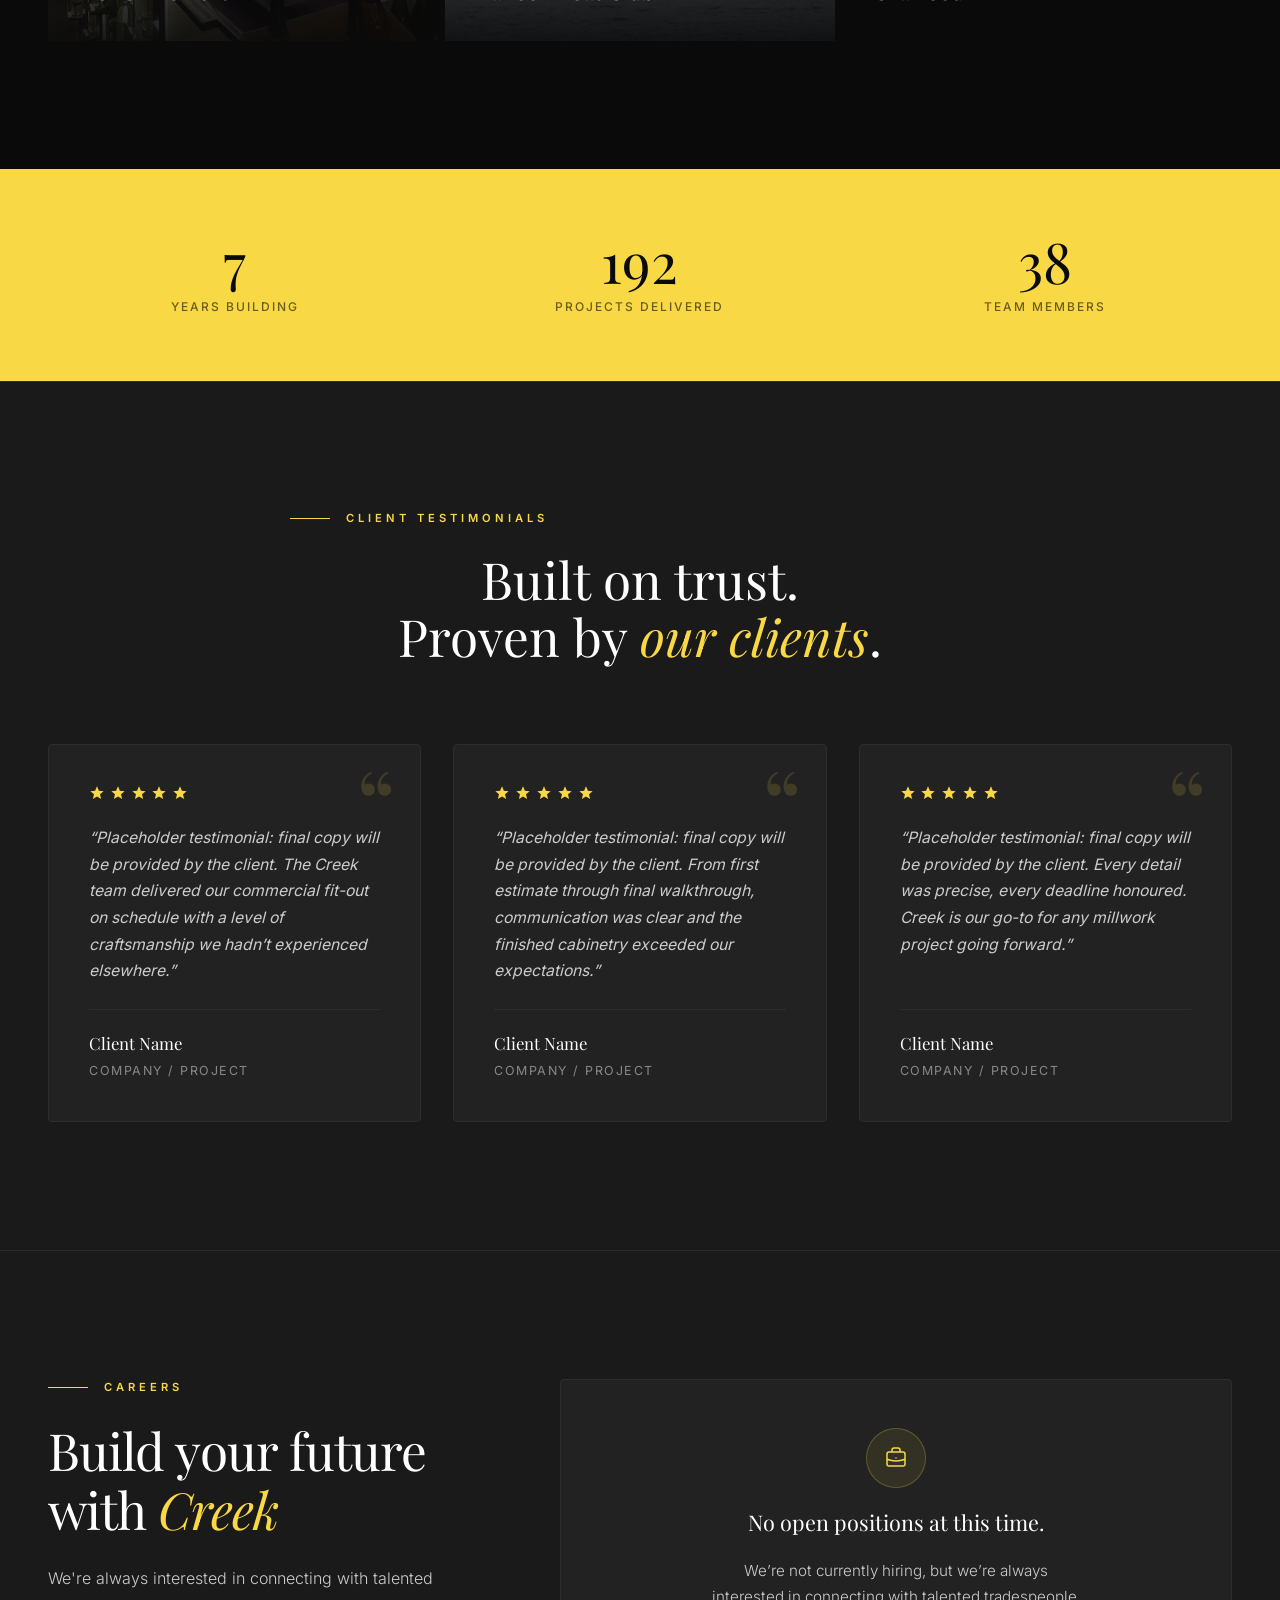
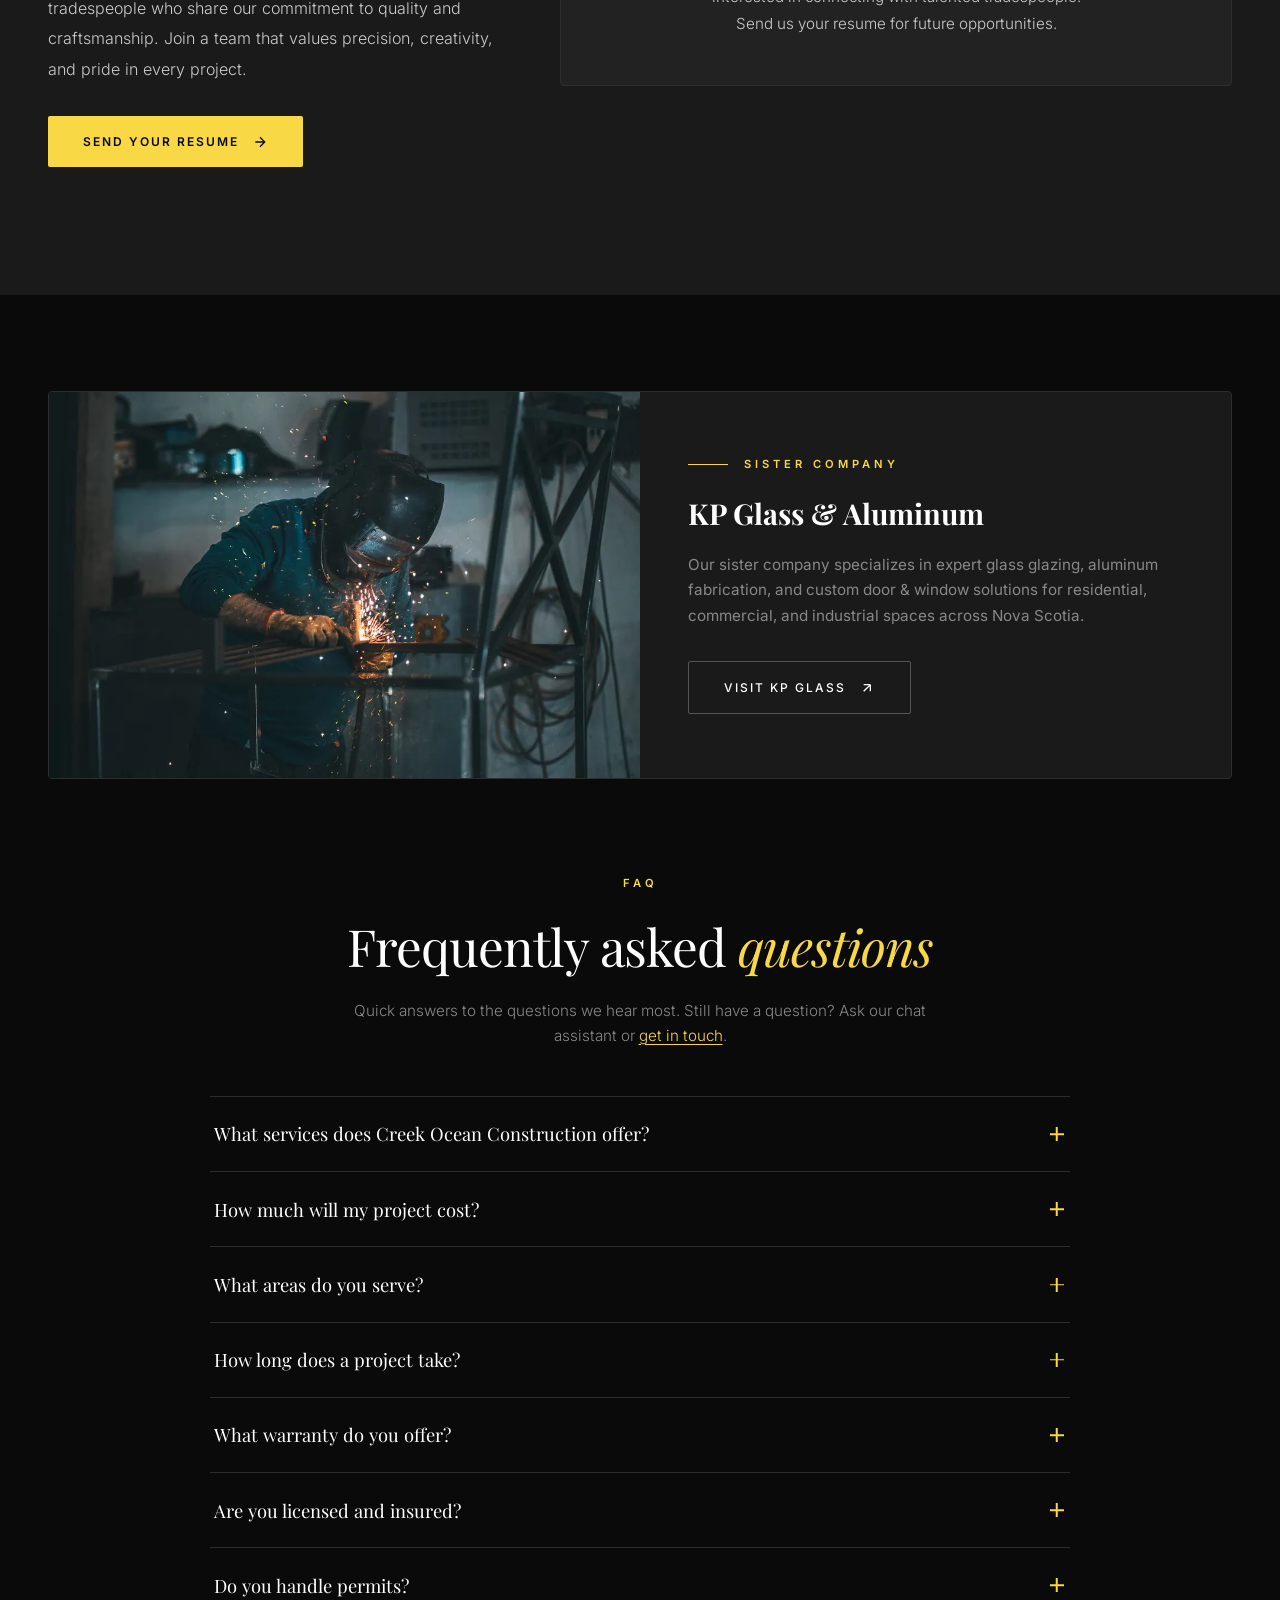
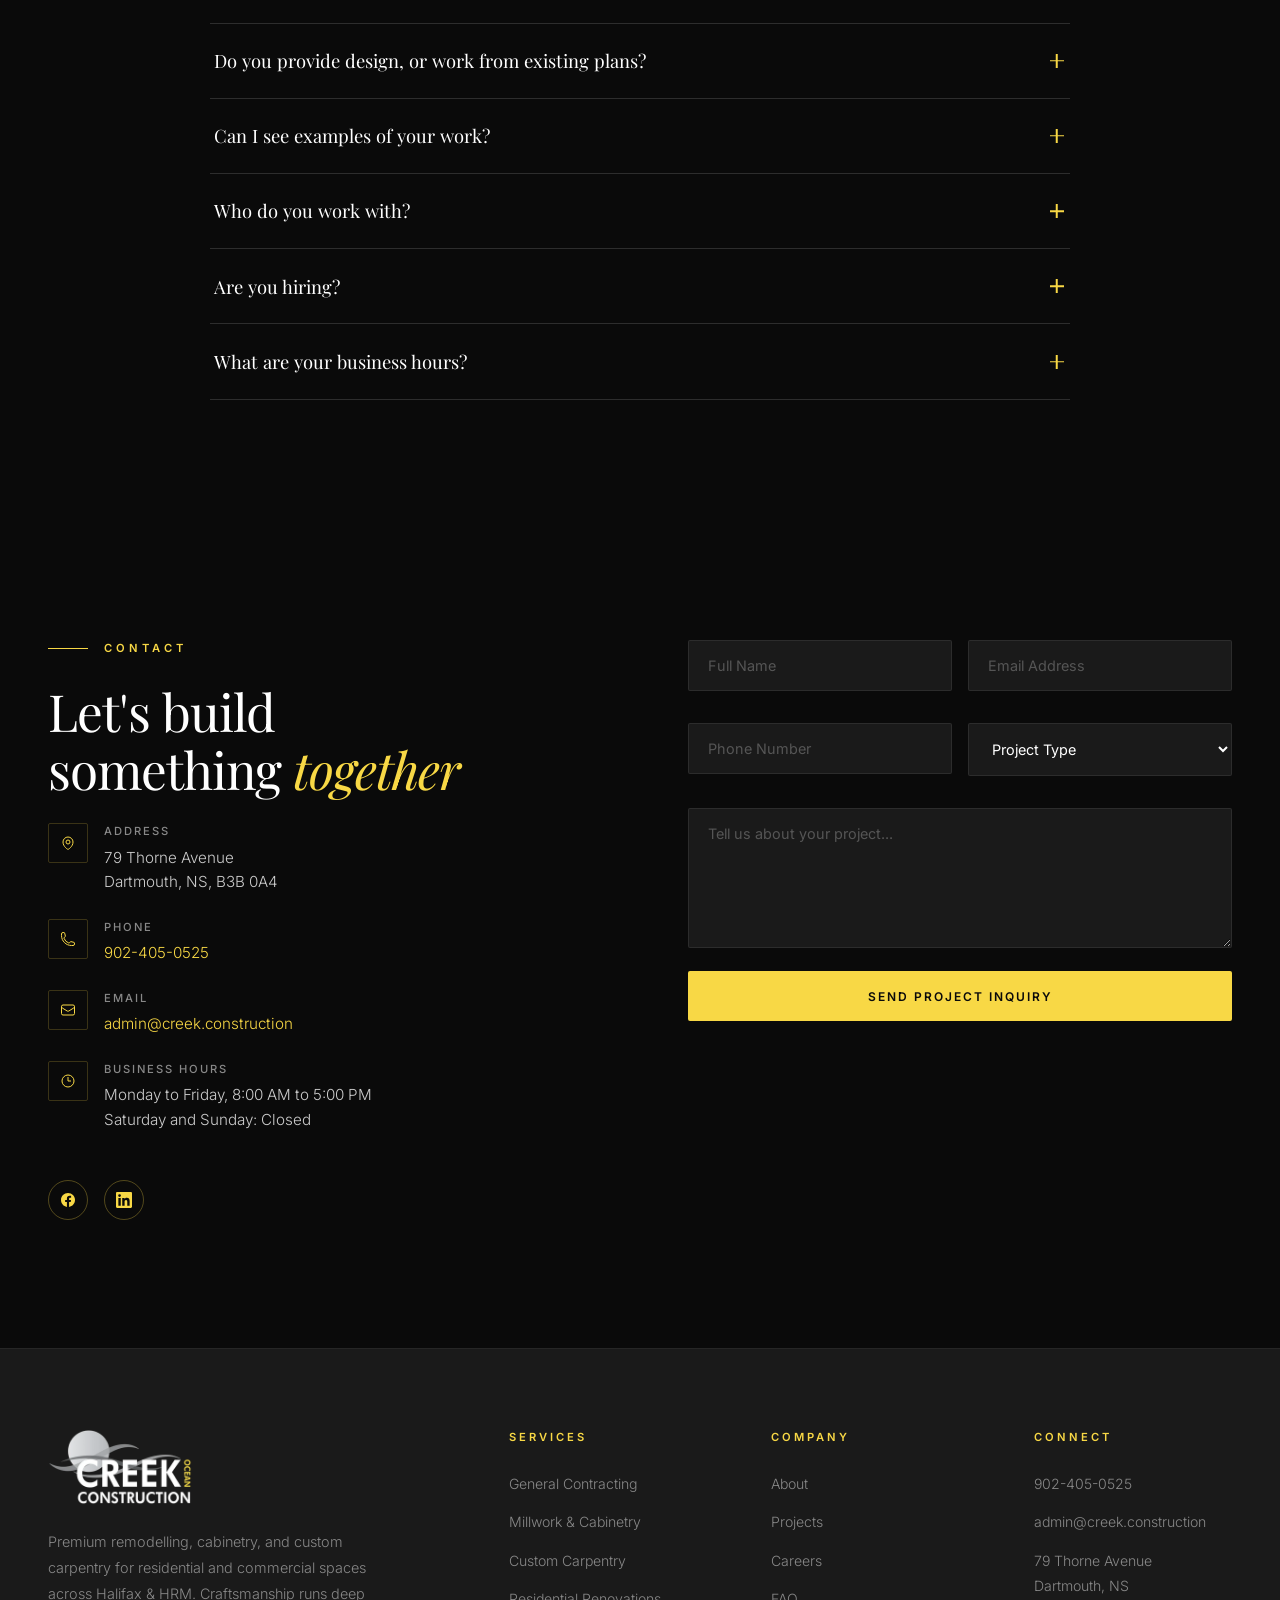
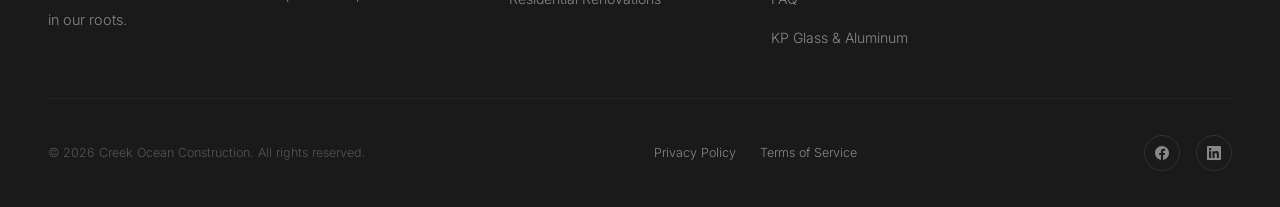
==== commit 06d6d5ea: "Hide pages.dev review sites from search and repoint sister-site links Sister-company links now point" ====
--- a/index.html
+++ b/index.html
@@ -1828,7 +1828,7 @@
     <li><a href="#services">Services</a></li>
     <li><a href="#projects">Projects</a></li>
     <li><a href="#careers">Careers</a></li>
-    <li><a href="https://jordan904.github.io/kp-glass/" target="_blank" rel="noopener noreferrer">KP Glass</a></li>
+    <li><a href="https://kp-glass.pages.dev/" target="_blank" rel="noopener noreferrer">KP Glass</a></li>
     <li><a href="#contact" class="nav-cta">Get In Touch</a></li>
   </ul>
   <button type="button" class="nav-hamburger" id="hamburger" aria-label="Toggle menu" aria-expanded="false" aria-controls="navLinks">
@@ -2173,7 +2173,7 @@
         <div class="section-label">Sister Company</div>
         <h3>KP Glass & Aluminum</h3>
         <p>Our sister company specializes in expert glass glazing, aluminum fabrication, and custom door & window solutions for residential, commercial, and industrial spaces across Nova Scotia.</p>
-        <a href="https://jordan904.github.io/kp-glass/" target="_blank" rel="noopener noreferrer" class="btn-secondary" style="width:fit-content;">
+        <a href="https://kp-glass.pages.dev/" target="_blank" rel="noopener noreferrer" class="btn-secondary" style="width:fit-content;">
           Visit KP Glass
           <svg fill="none" stroke="currentColor" stroke-width="2" viewBox="0 0 24 24"><path d="M7 17L17 7M17 7H7m10 0v10"/></svg>
         </a>
@@ -2474,7 +2474,7 @@
           <li><a href="#projects">Projects</a></li>
           <li><a href="careers.html">Careers</a></li>
           <li><a href="#faq">FAQ</a></li>
-          <li><a href="https://jordan904.github.io/kp-glass/" target="_blank" rel="noopener noreferrer">KP Glass &amp; Aluminum</a></li>
+          <li><a href="https://kp-glass.pages.dev/" target="_blank" rel="noopener noreferrer">KP Glass &amp; Aluminum</a></li>
         </ul>
       </div>
       <div class="footer-col">
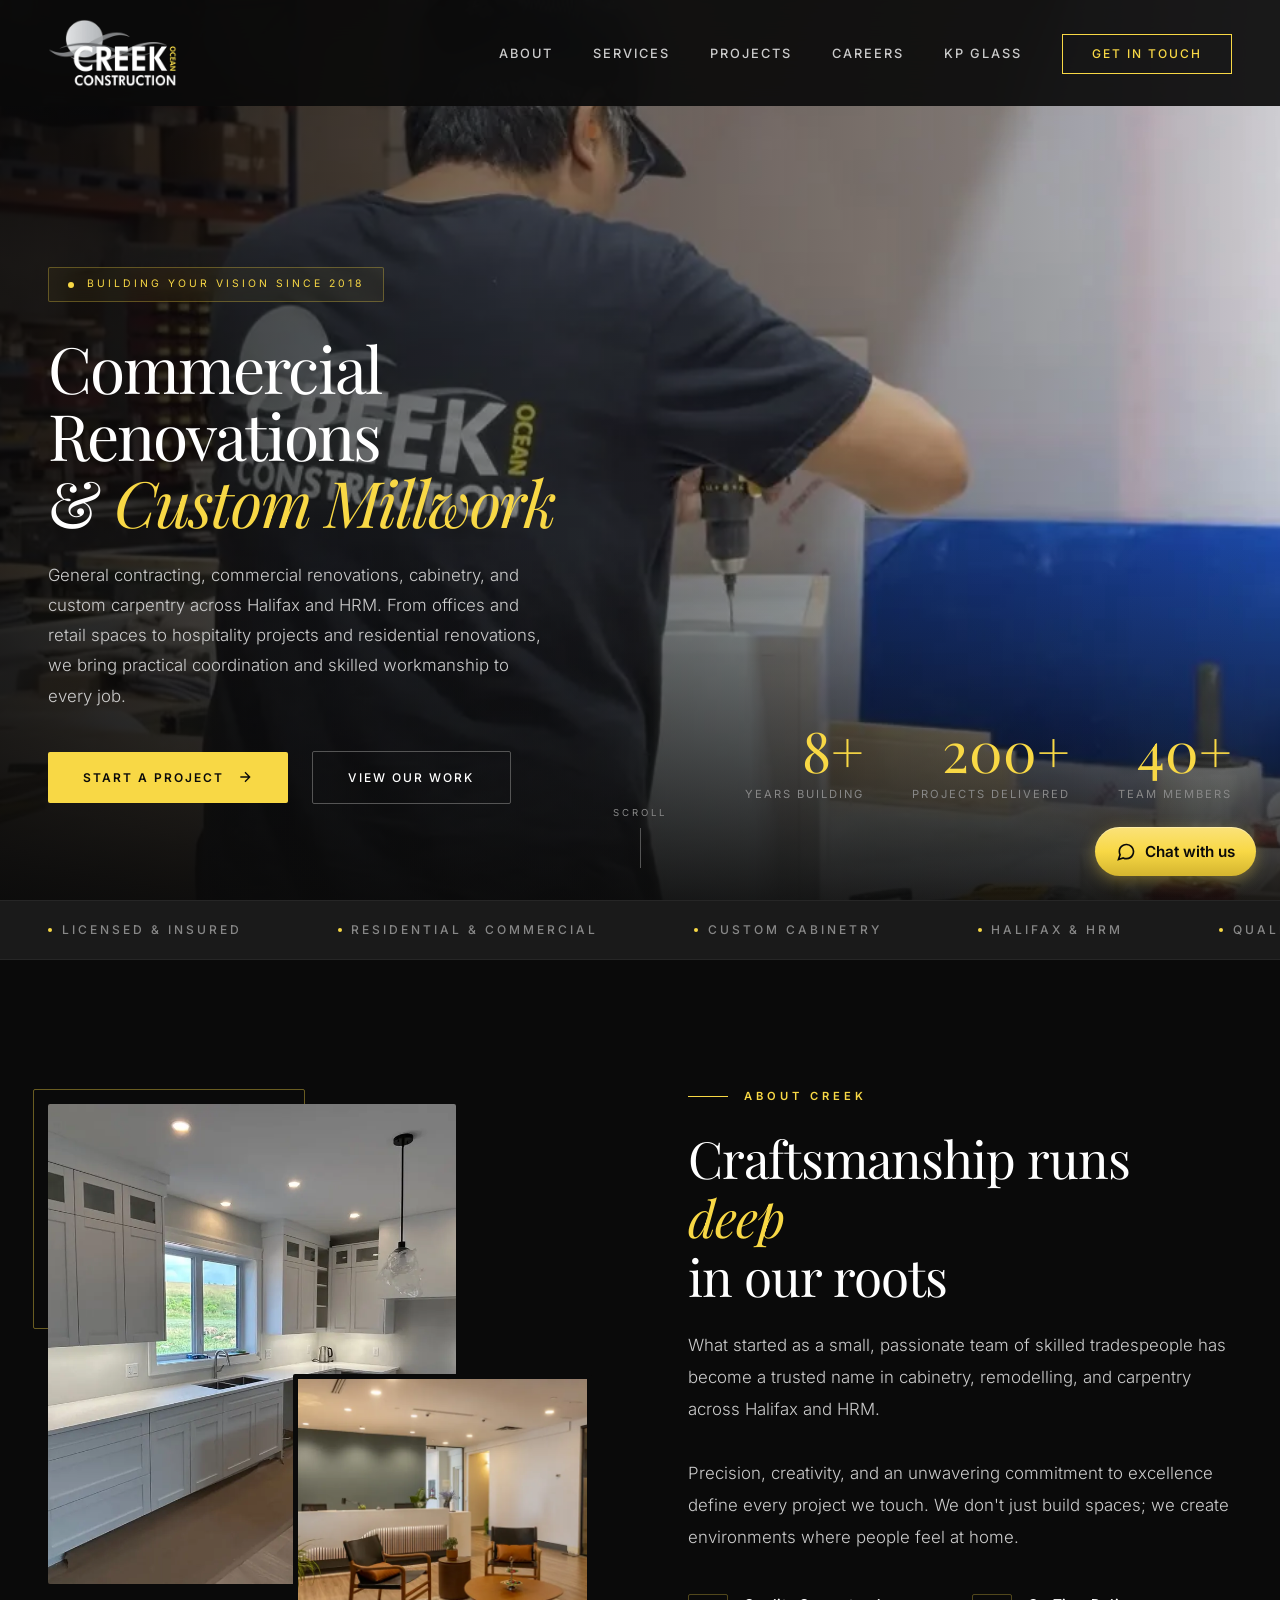
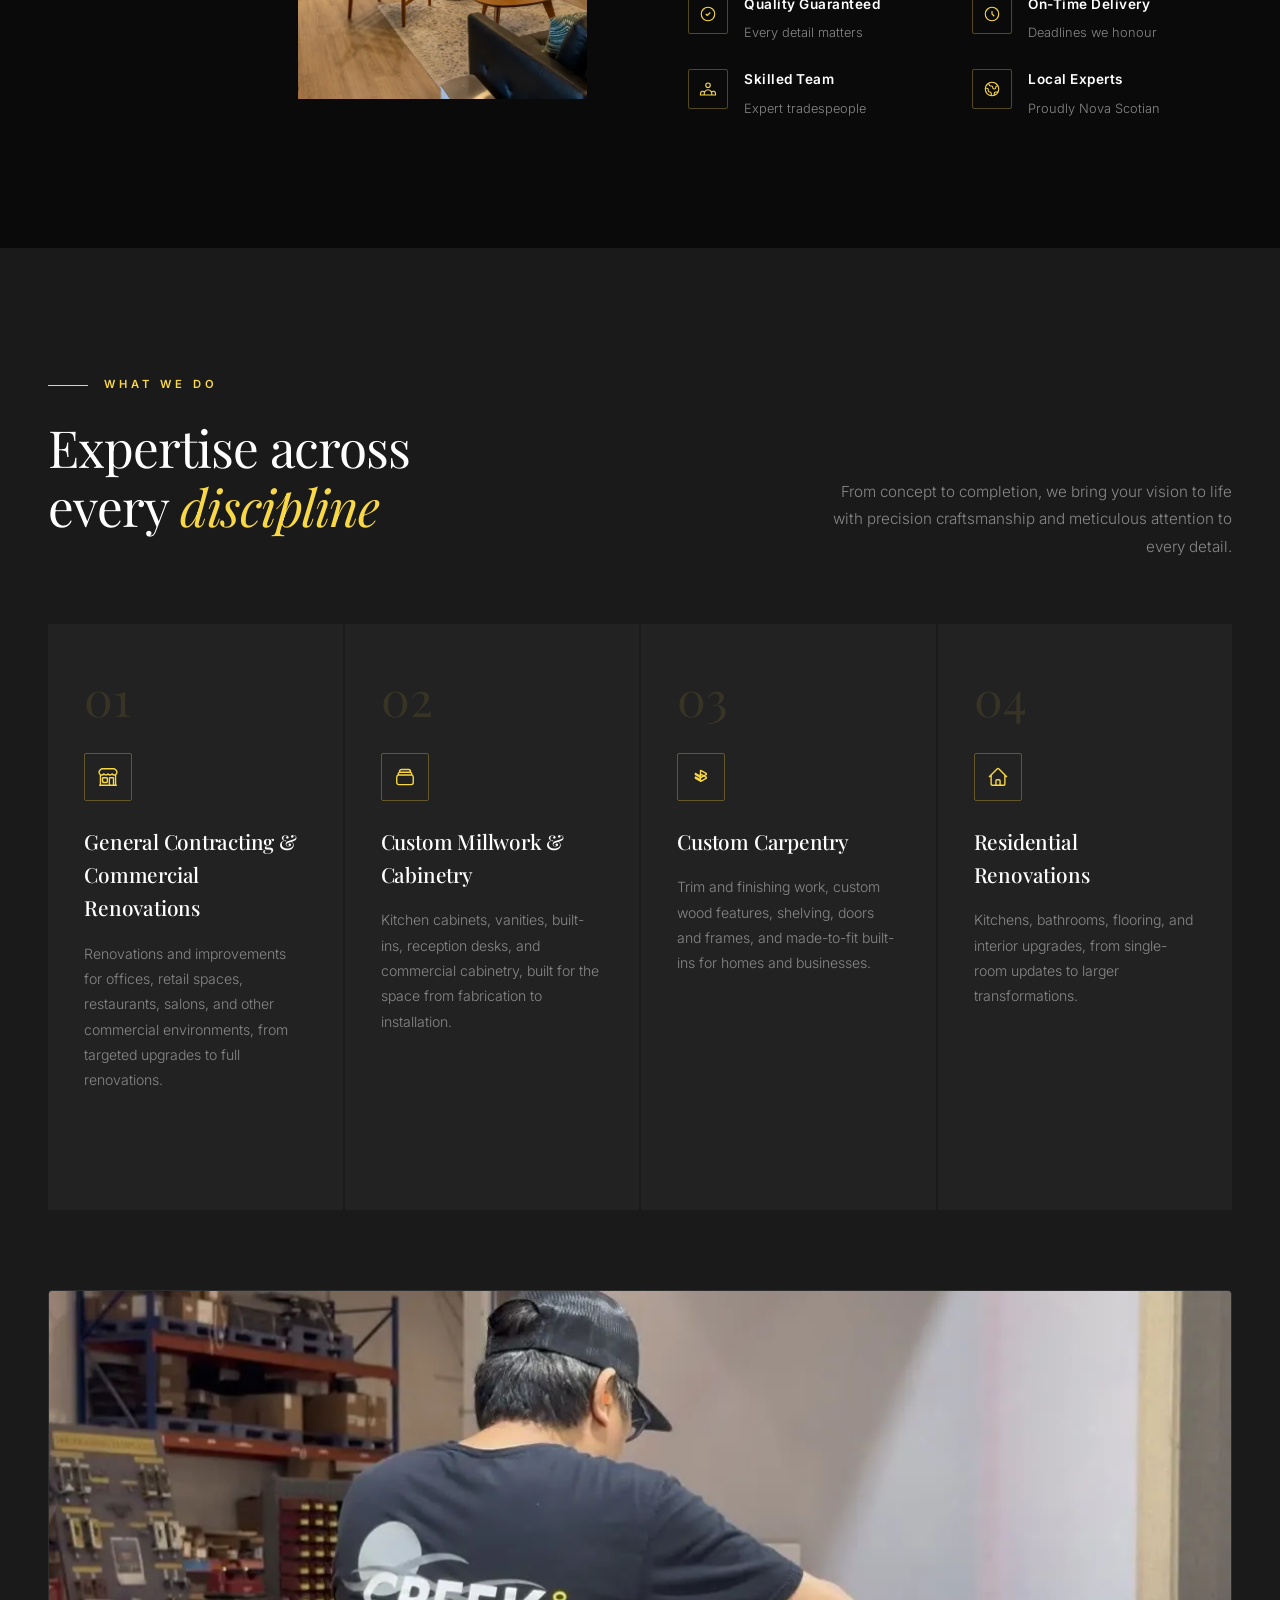
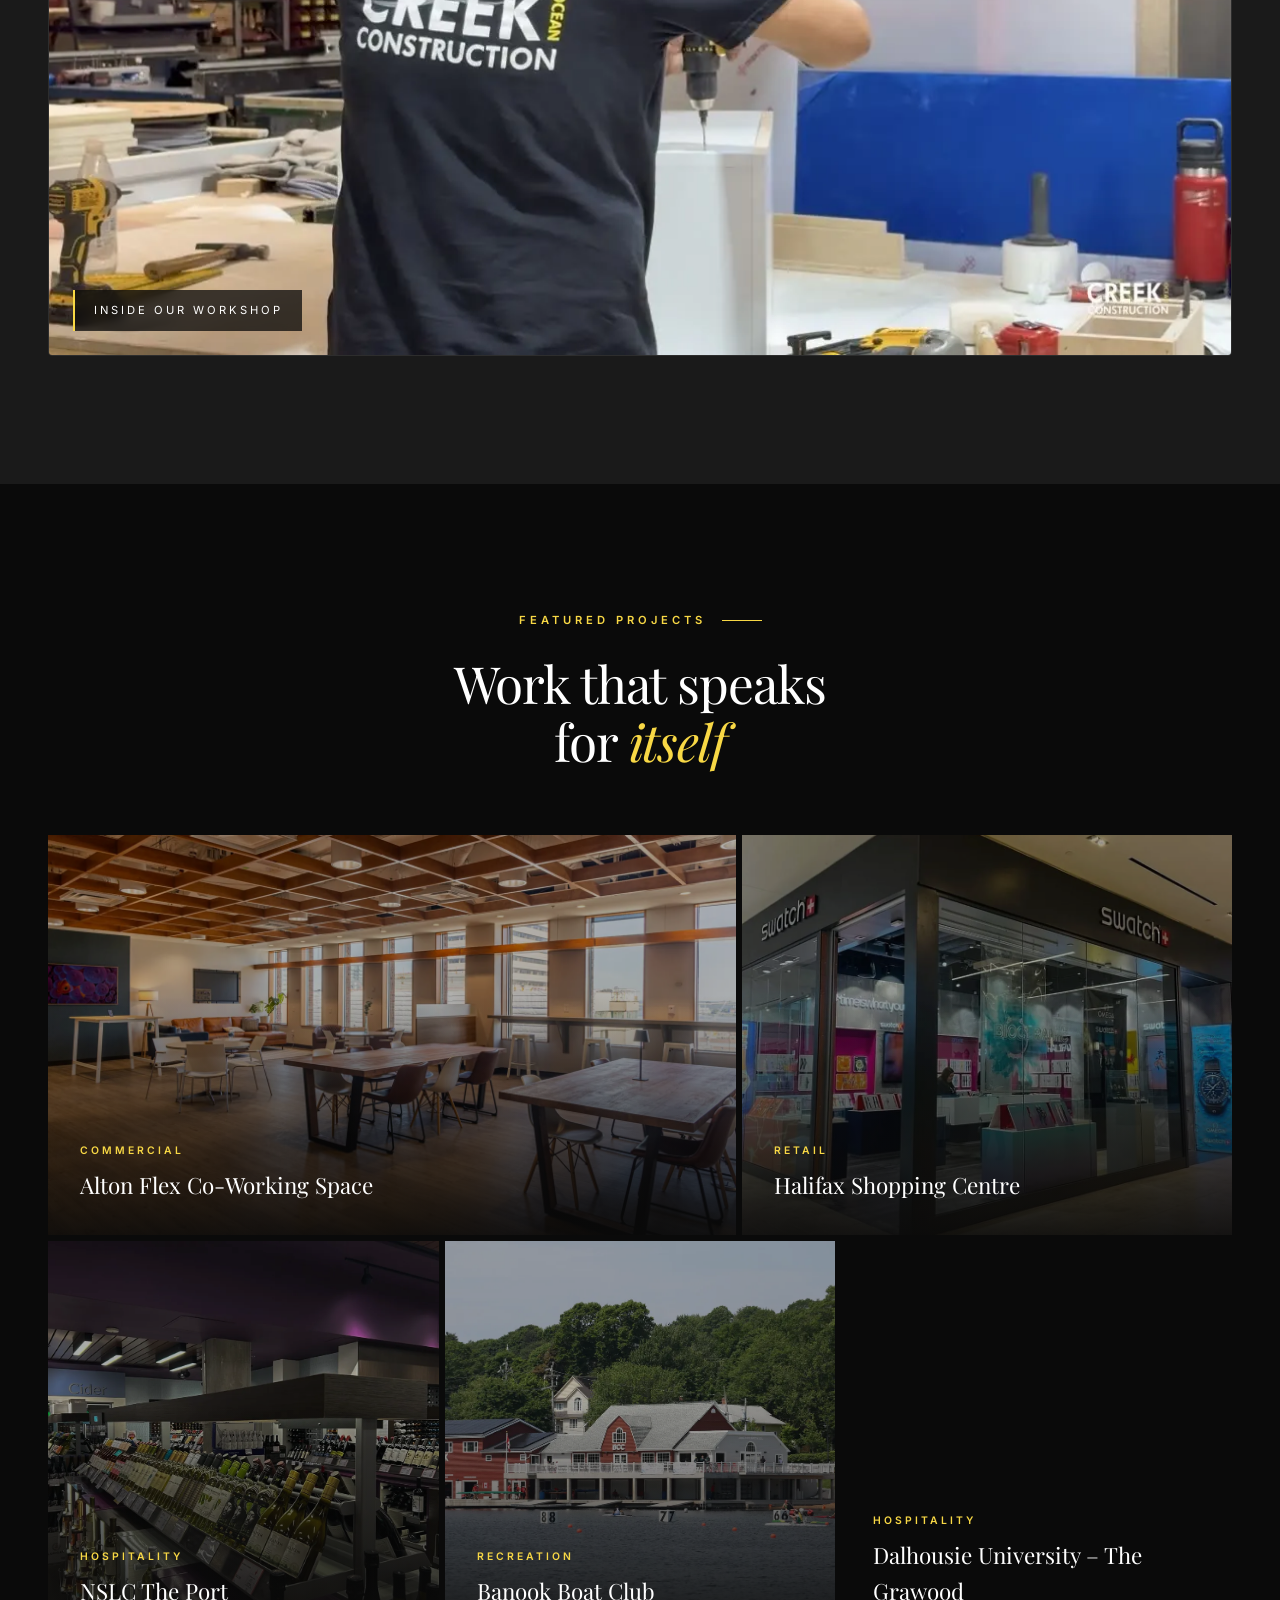
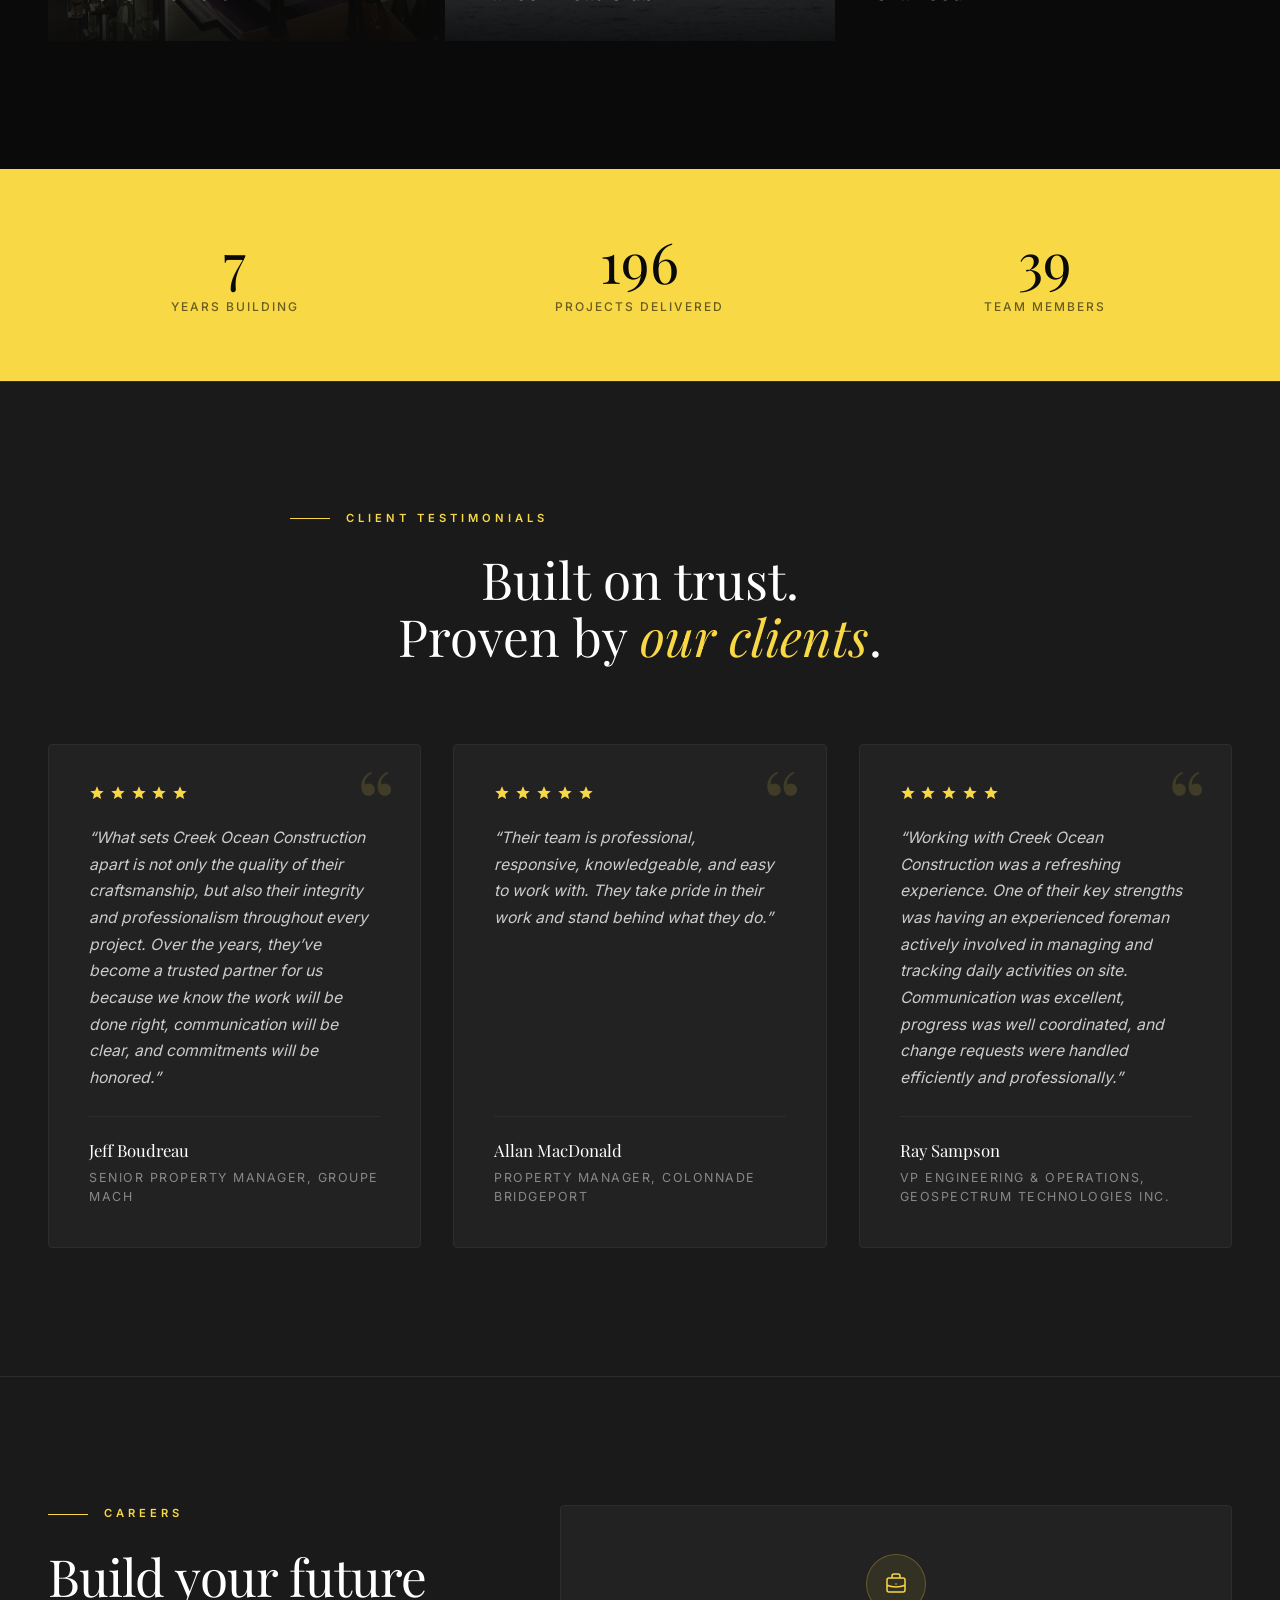
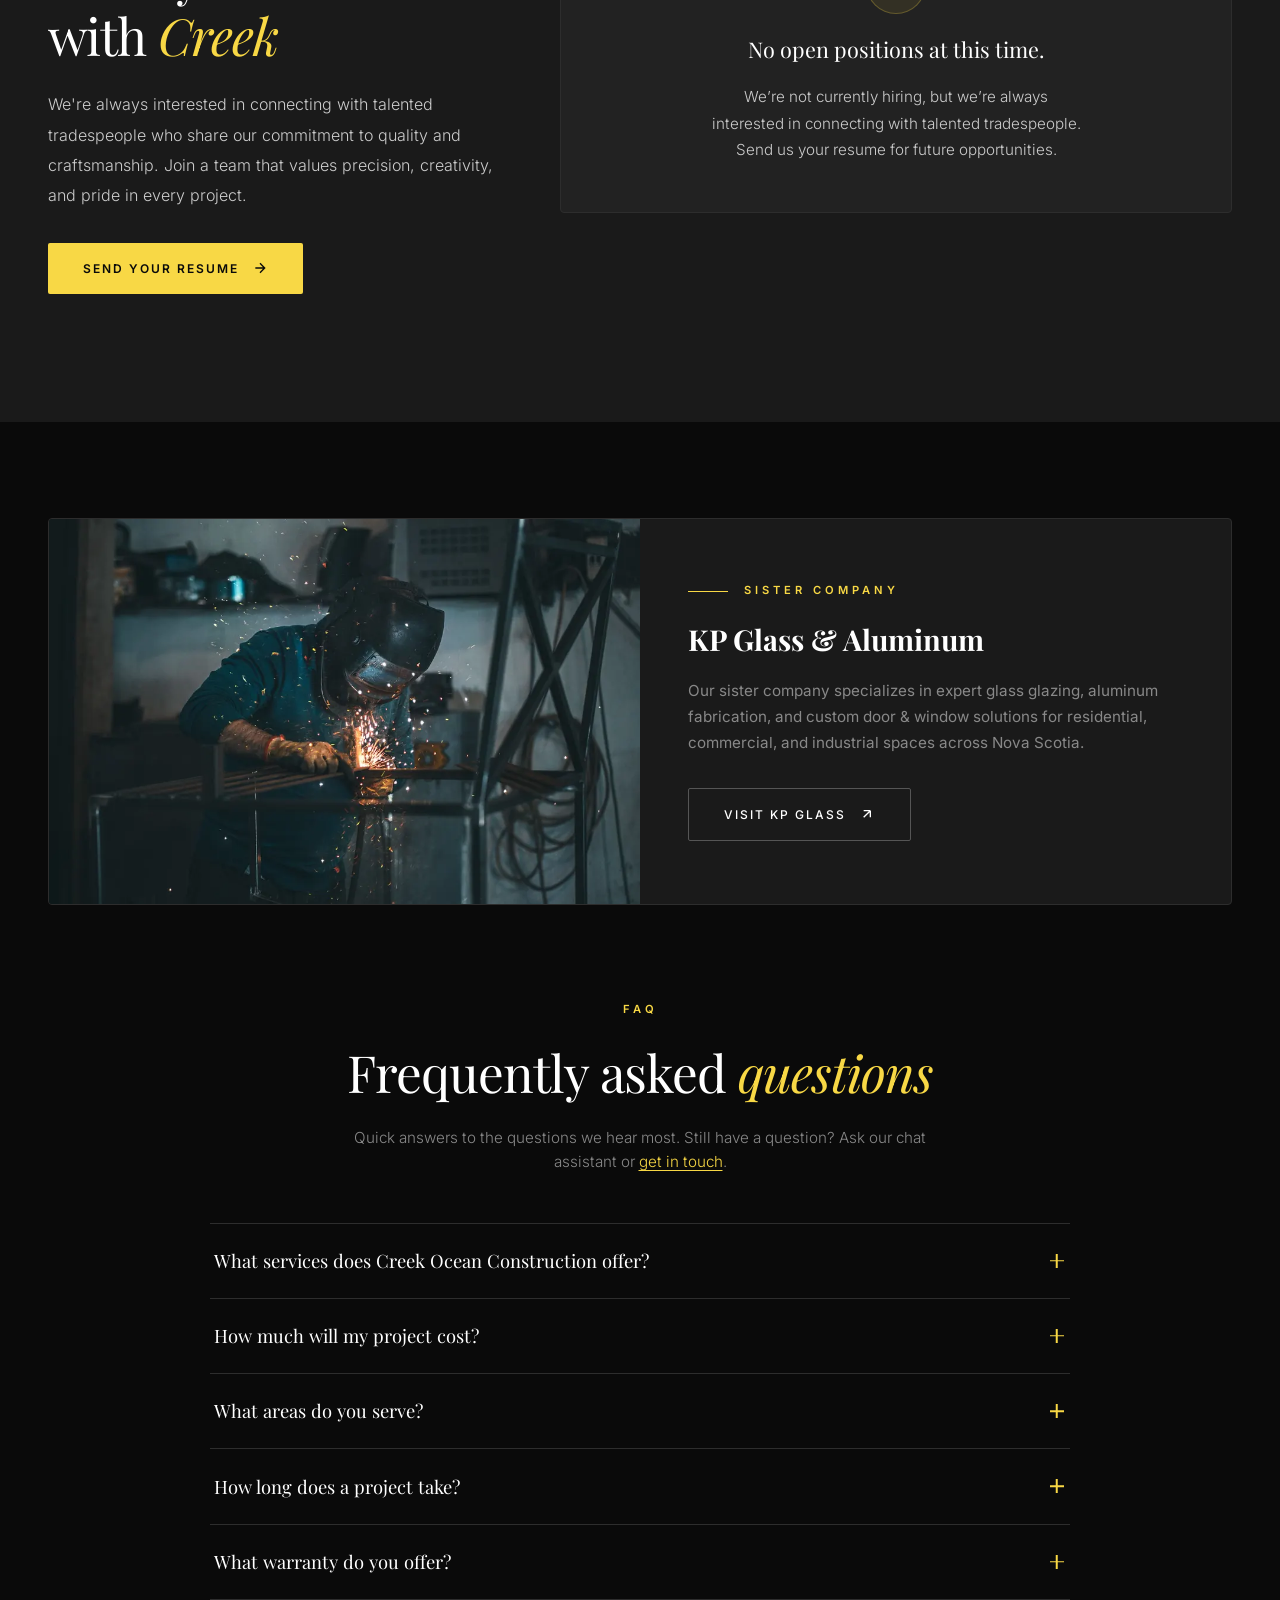
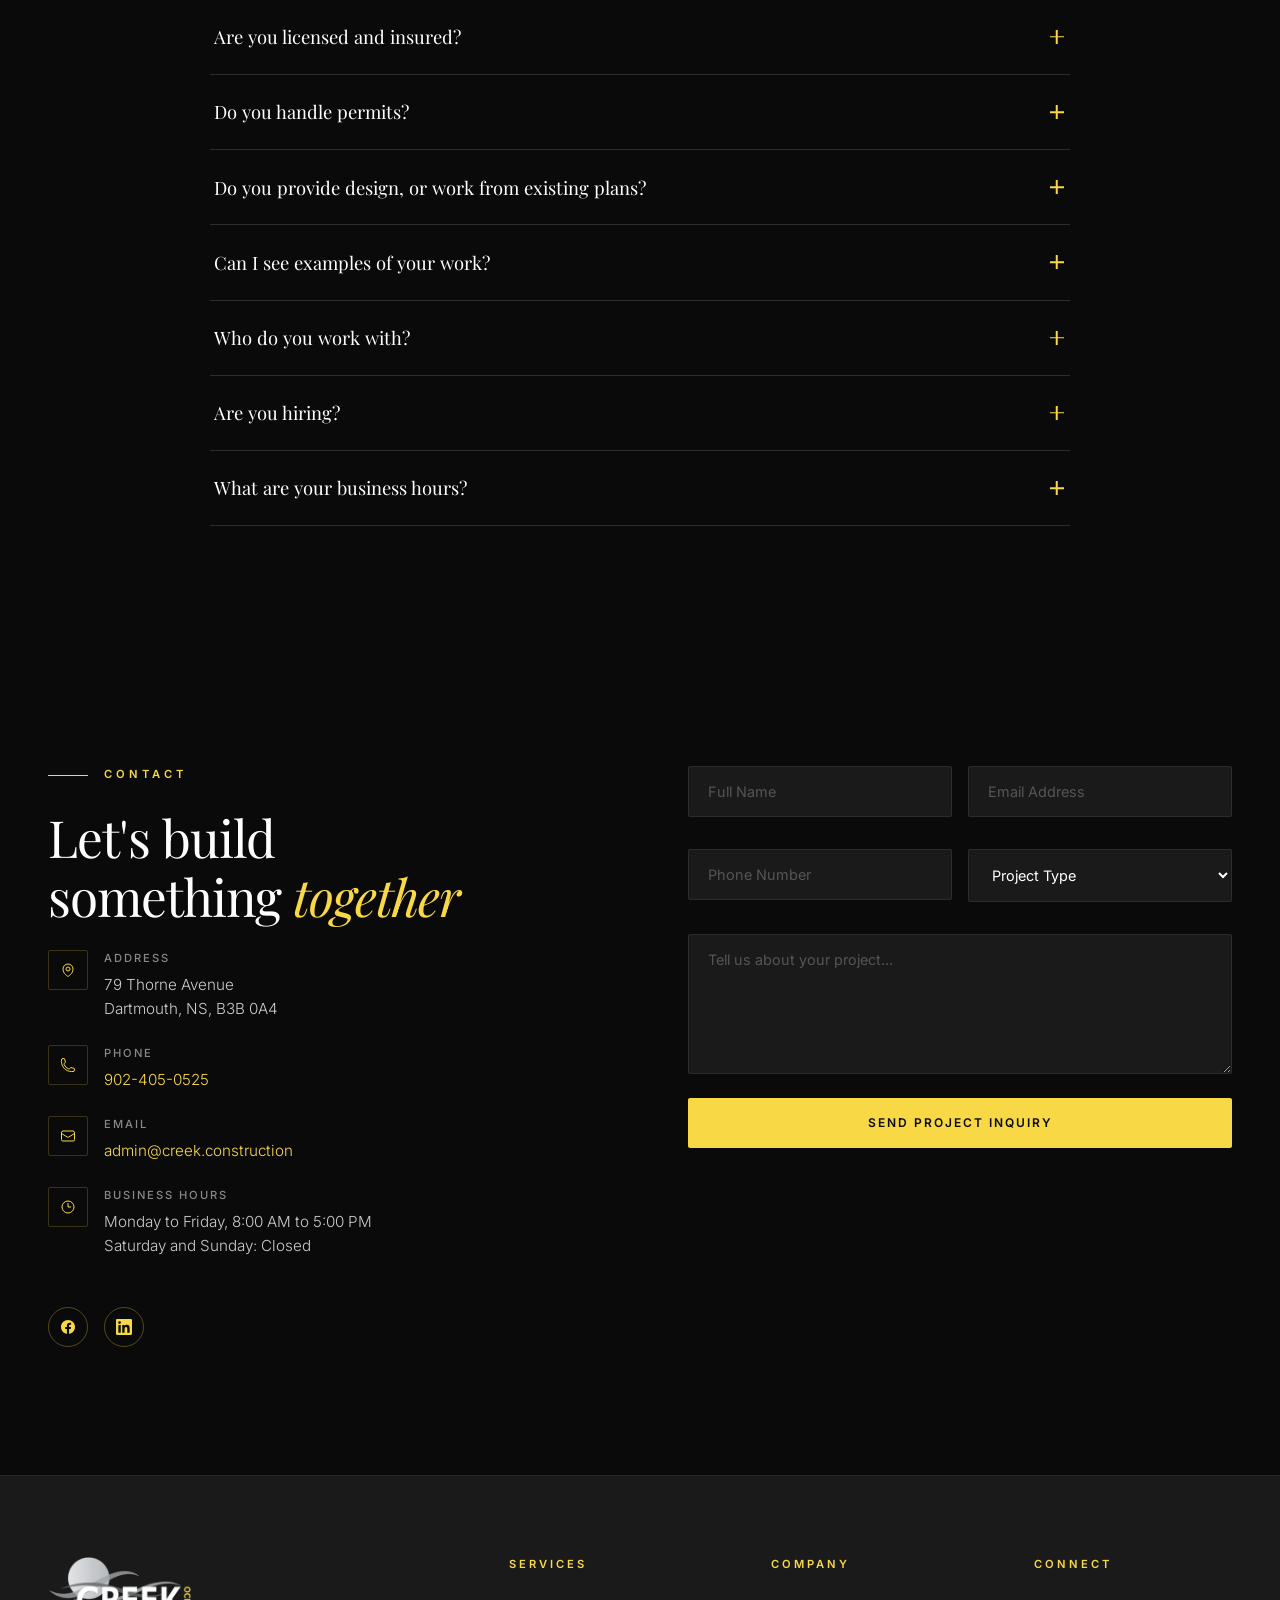
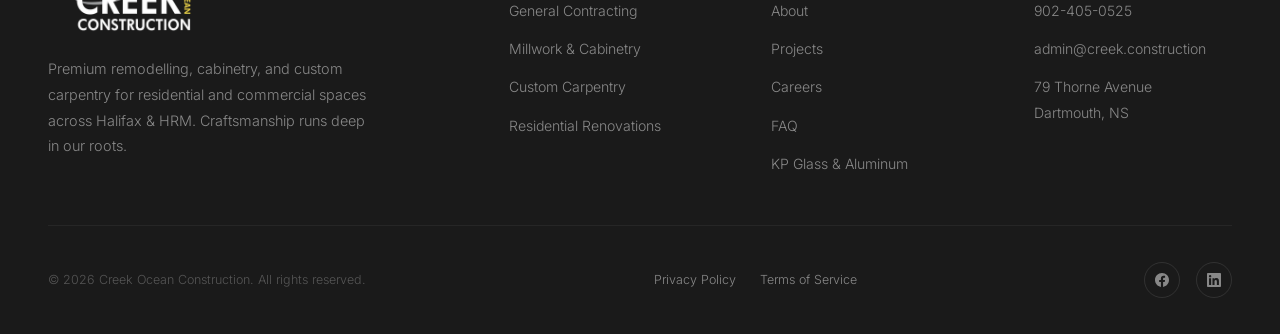
==== commit dbb4b4c8: "Replace placeholder testimonials with the client's approved testimonials Co-Authored-By: Claude Opus" ====
--- a/index.html
+++ b/index.html
@@ -2100,10 +2100,10 @@
           <svg fill="currentColor" viewBox="0 0 24 24" aria-hidden="true"><path d="M12 17.27L18.18 21l-1.64-7.03L22 9.24l-7.19-.61L12 2 9.19 8.63 2 9.24l5.46 4.73L5.82 21z"/></svg>
           <svg fill="currentColor" viewBox="0 0 24 24" aria-hidden="true"><path d="M12 17.27L18.18 21l-1.64-7.03L22 9.24l-7.19-.61L12 2 9.19 8.63 2 9.24l5.46 4.73L5.82 21z"/></svg>
         </div>
-        <p class="testimonial-quote">&ldquo;Placeholder testimonial: final copy will be provided by the client. The Creek team delivered our commercial fit-out on schedule with a level of craftsmanship we hadn&rsquo;t experienced elsewhere.&rdquo;</p>
+        <p class="testimonial-quote">&ldquo;What sets Creek Ocean Construction apart is not only the quality of their craftsmanship, but also their integrity and professionalism throughout every project. Over the years, they’ve become a trusted partner for us because we know the work will be done right, communication will be clear, and commitments will be honored.&rdquo;</p>
         <div class="testimonial-author">
-          <div class="testimonial-name">Client Name</div>
-          <div class="testimonial-company">Company / Project</div>
+          <div class="testimonial-name">Jeff Boudreau</div>
+          <div class="testimonial-company">Senior Property Manager, Groupe MACH</div>
         </div>
       </article>
       <article class="testimonial-card reveal reveal-delay-1">
@@ -2114,10 +2114,10 @@
           <svg fill="currentColor" viewBox="0 0 24 24" aria-hidden="true"><path d="M12 17.27L18.18 21l-1.64-7.03L22 9.24l-7.19-.61L12 2 9.19 8.63 2 9.24l5.46 4.73L5.82 21z"/></svg>
           <svg fill="currentColor" viewBox="0 0 24 24" aria-hidden="true"><path d="M12 17.27L18.18 21l-1.64-7.03L22 9.24l-7.19-.61L12 2 9.19 8.63 2 9.24l5.46 4.73L5.82 21z"/></svg>
         </div>
-        <p class="testimonial-quote">&ldquo;Placeholder testimonial: final copy will be provided by the client. From first estimate through final walkthrough, communication was clear and the finished cabinetry exceeded our expectations.&rdquo;</p>
+        <p class="testimonial-quote">&ldquo;Their team is professional, responsive, knowledgeable, and easy to work with. They take pride in their work and stand behind what they do.&rdquo;</p>
         <div class="testimonial-author">
-          <div class="testimonial-name">Client Name</div>
-          <div class="testimonial-company">Company / Project</div>
+          <div class="testimonial-name">Allan MacDonald</div>
+          <div class="testimonial-company">Property Manager, Colonnade BridgePort</div>
         </div>
       </article>
       <article class="testimonial-card reveal reveal-delay-2">
@@ -2128,10 +2128,10 @@
           <svg fill="currentColor" viewBox="0 0 24 24" aria-hidden="true"><path d="M12 17.27L18.18 21l-1.64-7.03L22 9.24l-7.19-.61L12 2 9.19 8.63 2 9.24l5.46 4.73L5.82 21z"/></svg>
           <svg fill="currentColor" viewBox="0 0 24 24" aria-hidden="true"><path d="M12 17.27L18.18 21l-1.64-7.03L22 9.24l-7.19-.61L12 2 9.19 8.63 2 9.24l5.46 4.73L5.82 21z"/></svg>
         </div>
-        <p class="testimonial-quote">&ldquo;Placeholder testimonial: final copy will be provided by the client. Every detail was precise, every deadline honoured. Creek is our go-to for any millwork project going forward.&rdquo;</p>
+        <p class="testimonial-quote">&ldquo;Working with Creek Ocean Construction was a refreshing experience. One of their key strengths was having an experienced foreman actively involved in managing and tracking daily activities on site. Communication was excellent, progress was well coordinated, and change requests were handled efficiently and professionally.&rdquo;</p>
         <div class="testimonial-author">
-          <div class="testimonial-name">Client Name</div>
-          <div class="testimonial-company">Company / Project</div>
+          <div class="testimonial-name">Ray Sampson</div>
+          <div class="testimonial-company">VP Engineering &amp; Operations, GeoSpectrum Technologies Inc.</div>
         </div>
       </article>
     </div>
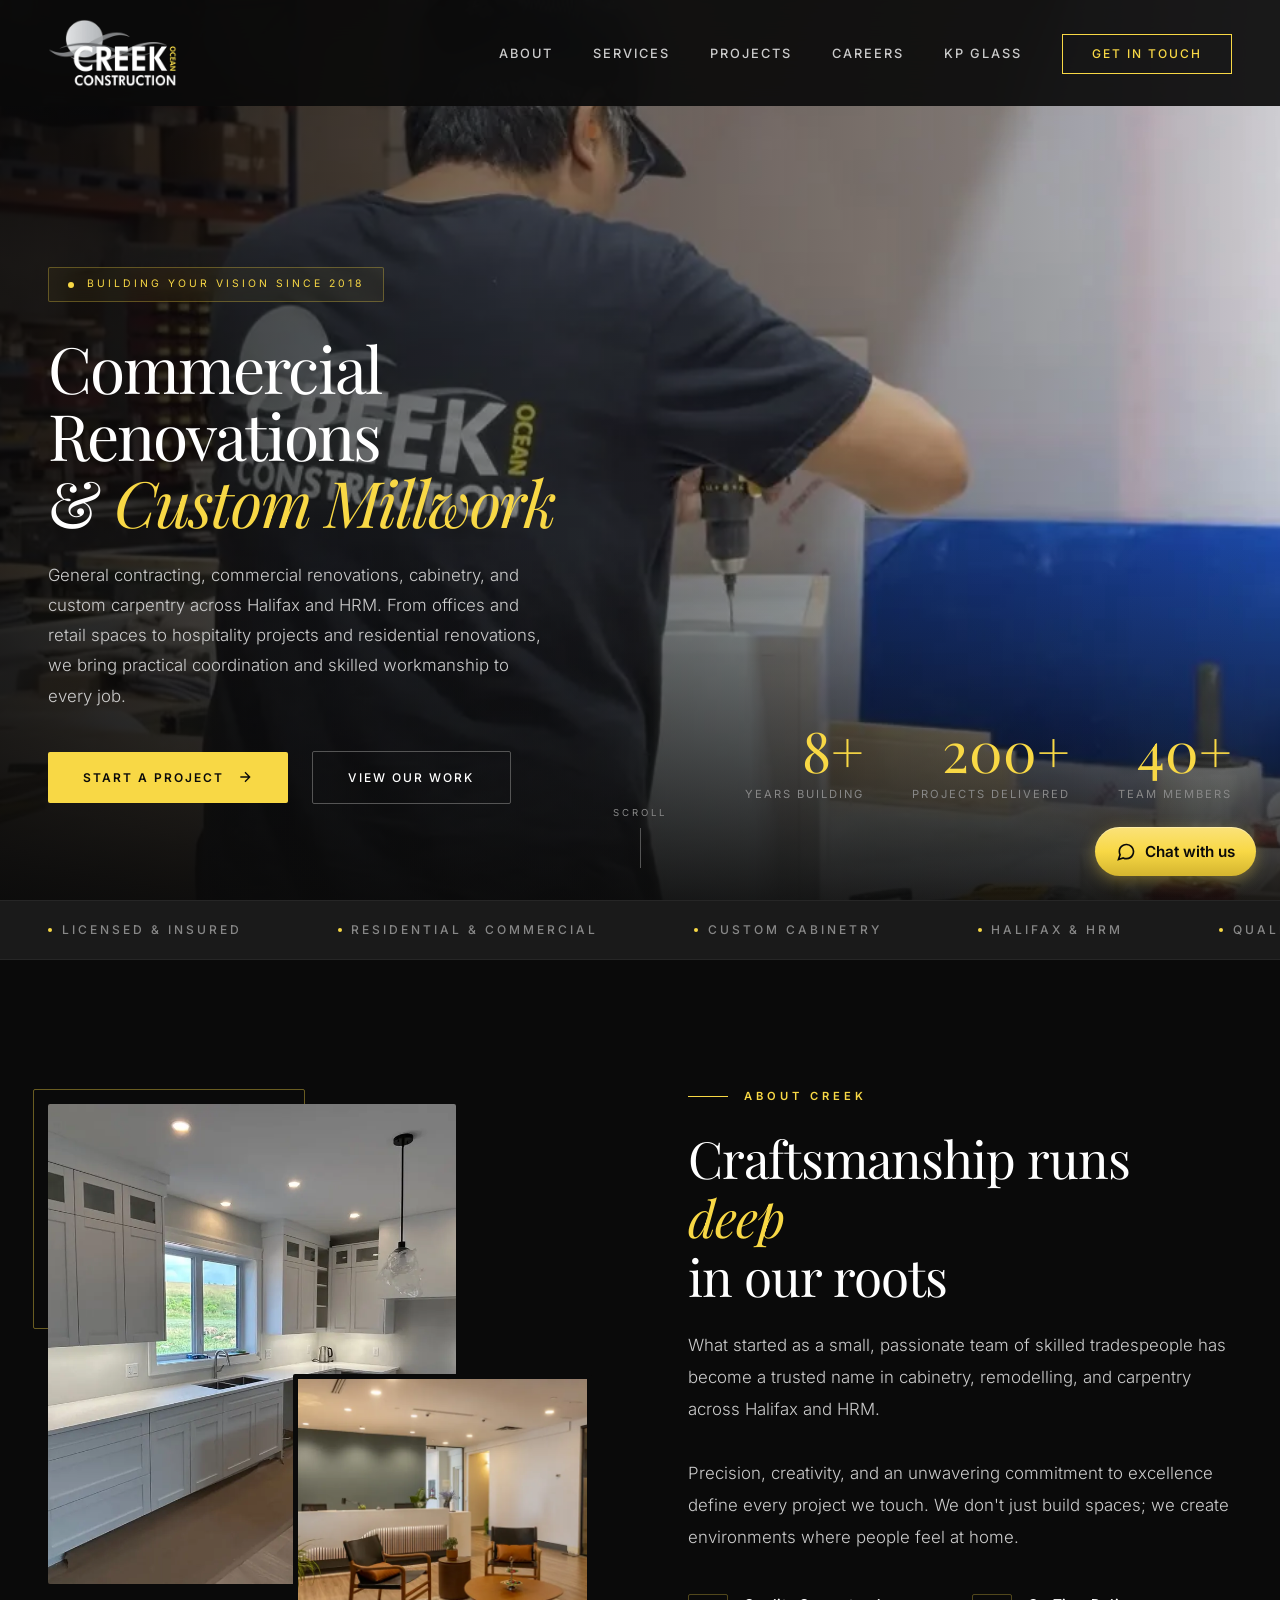
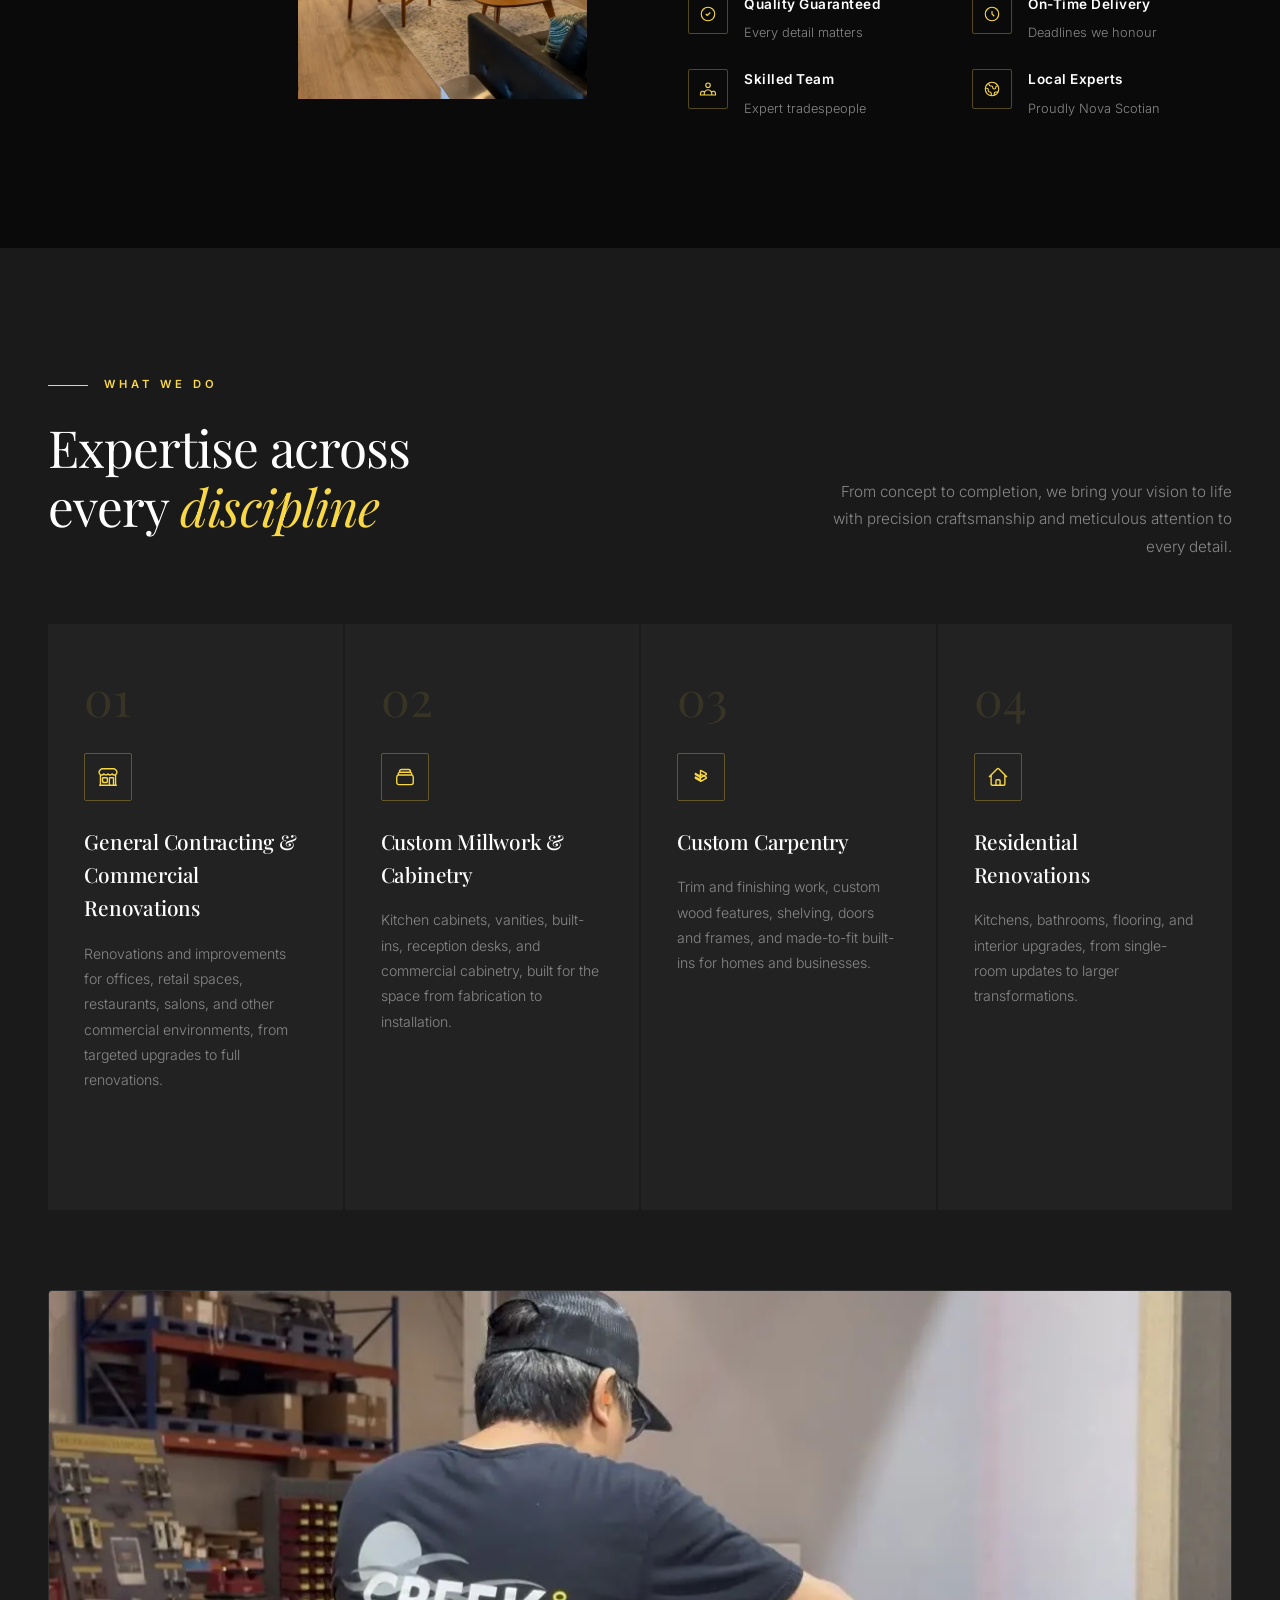
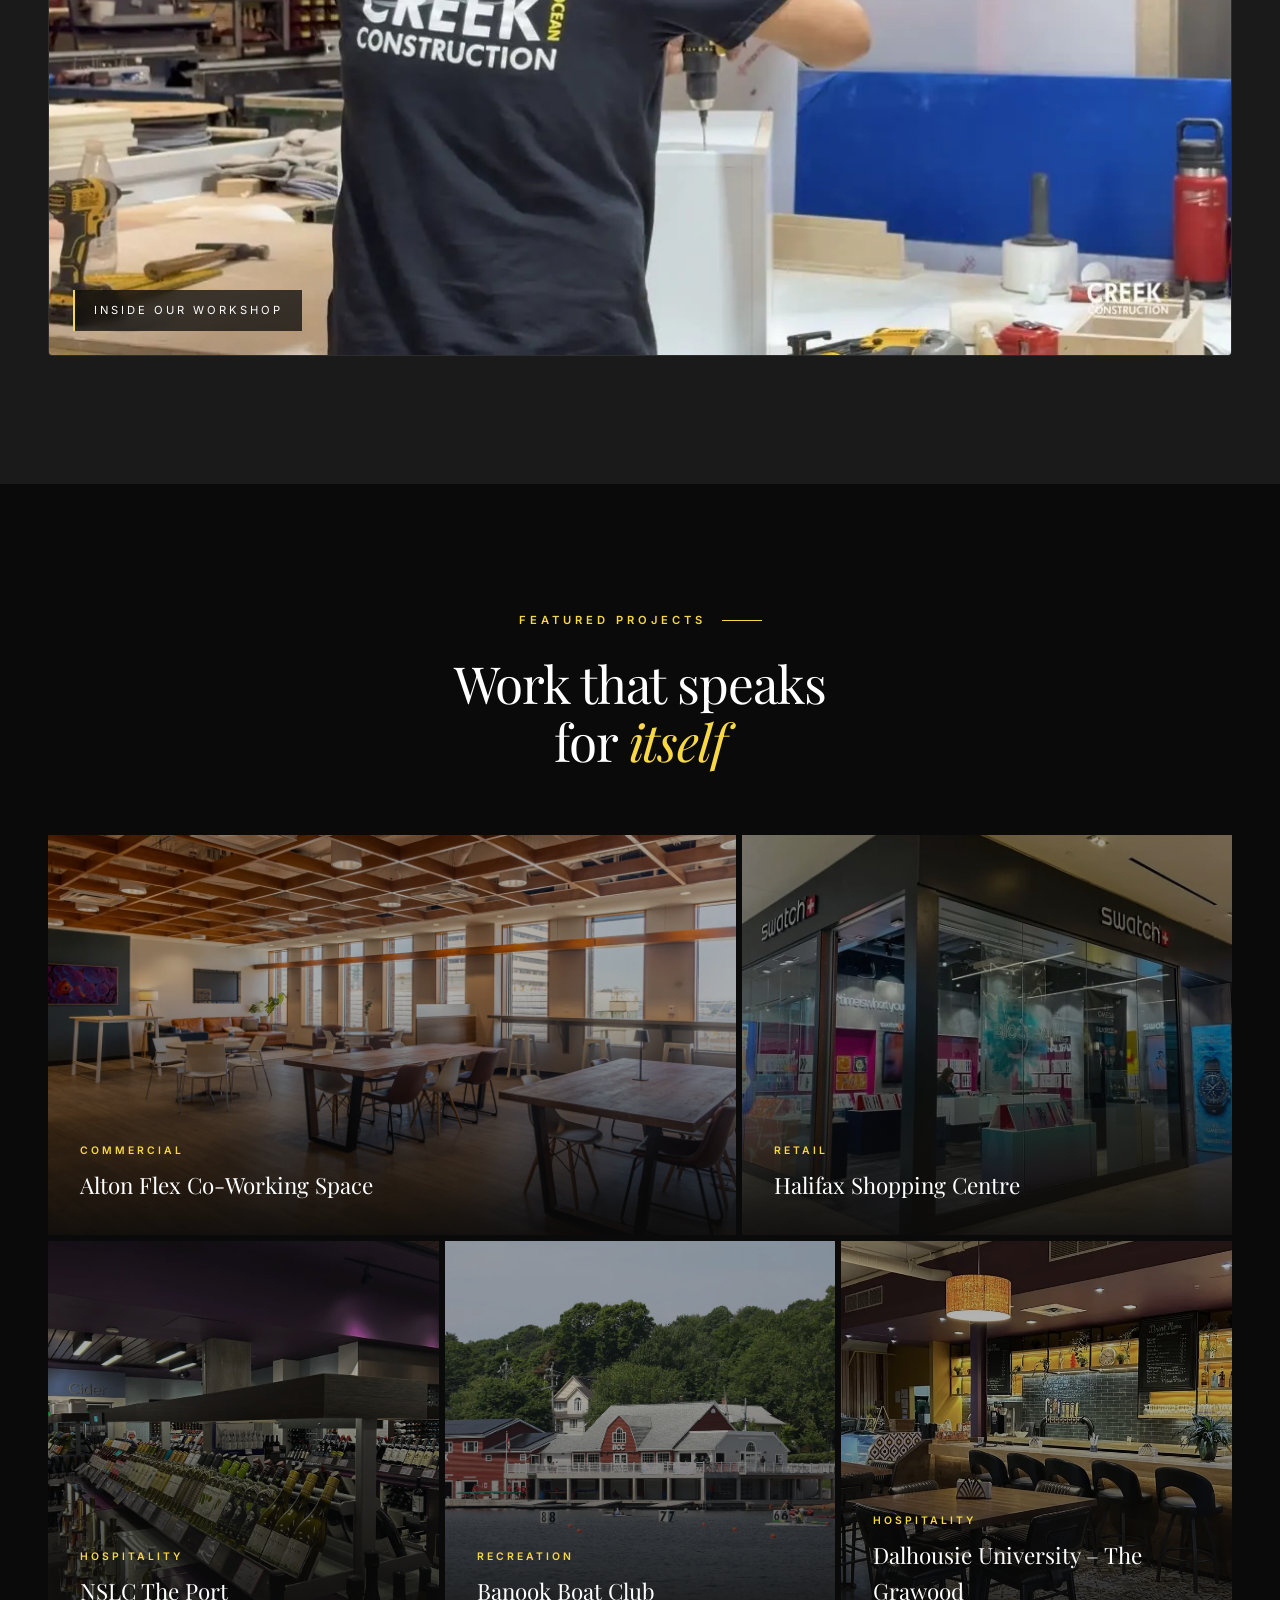
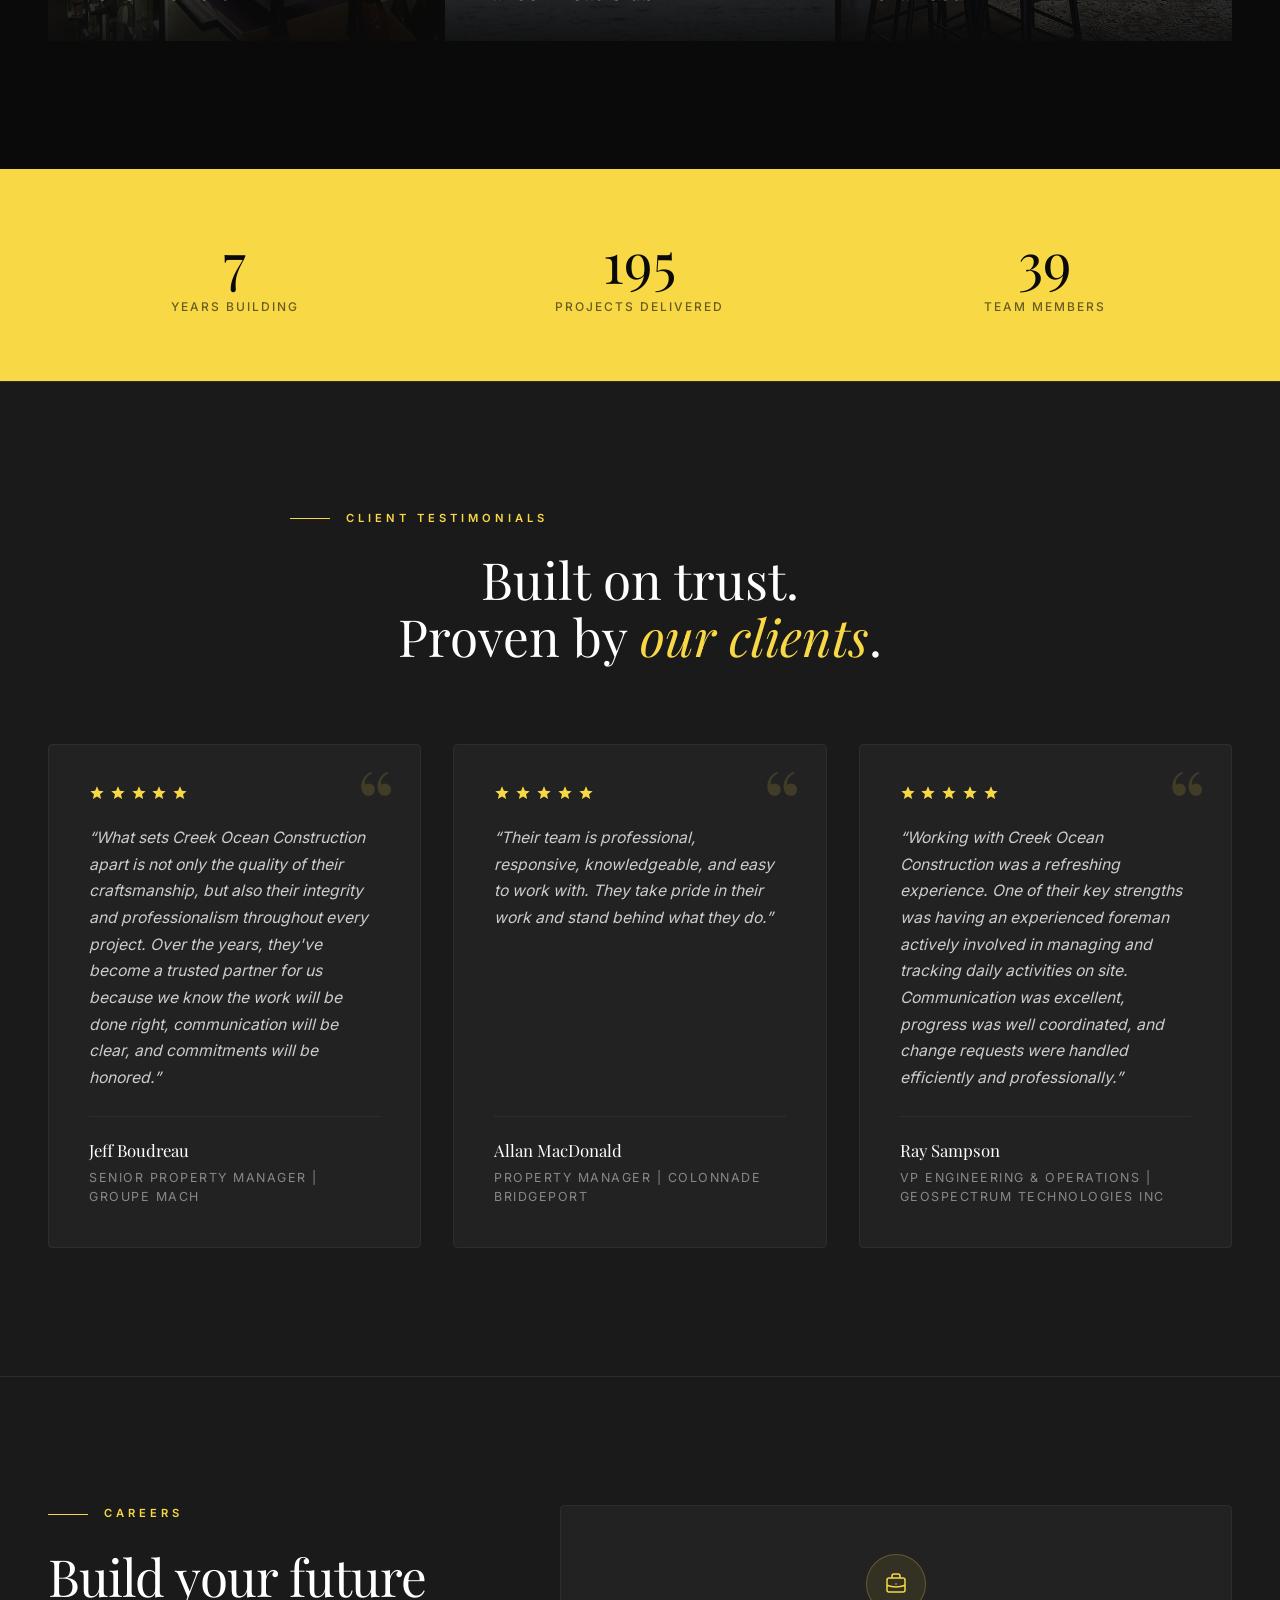
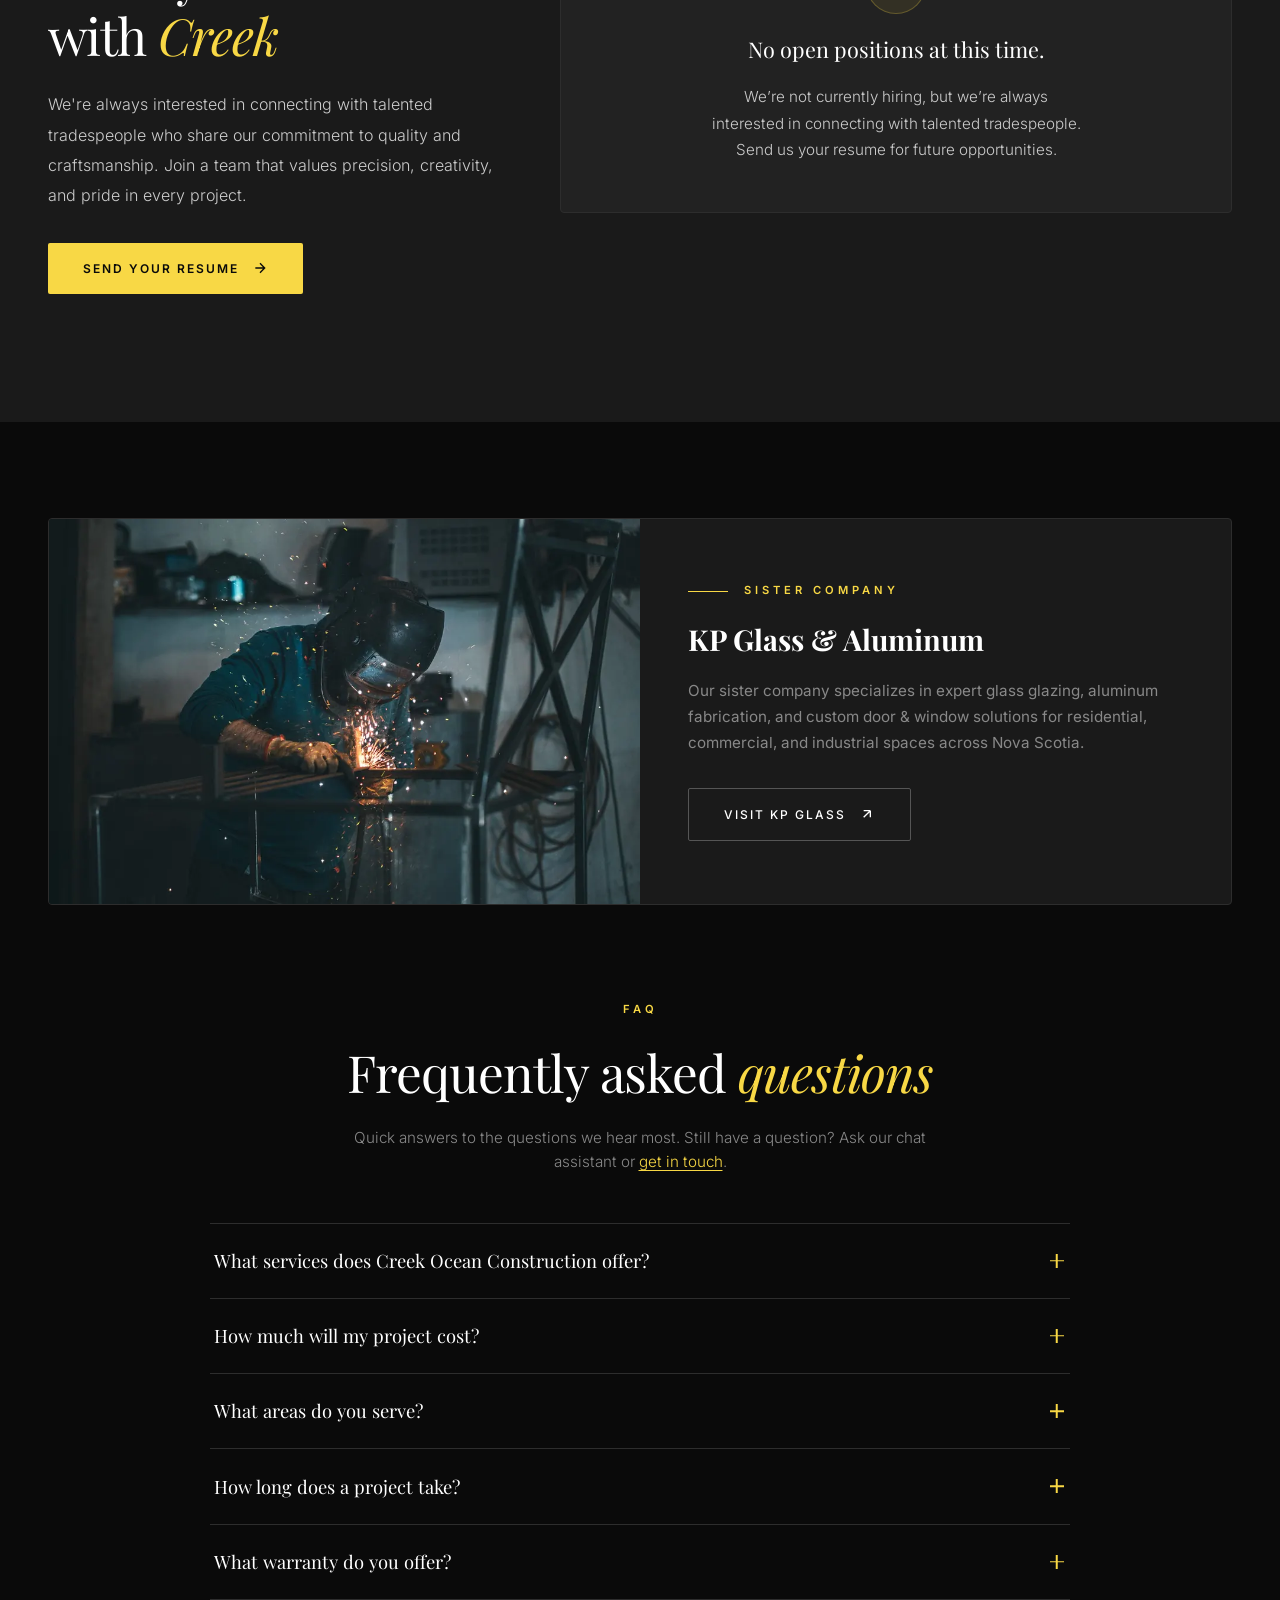
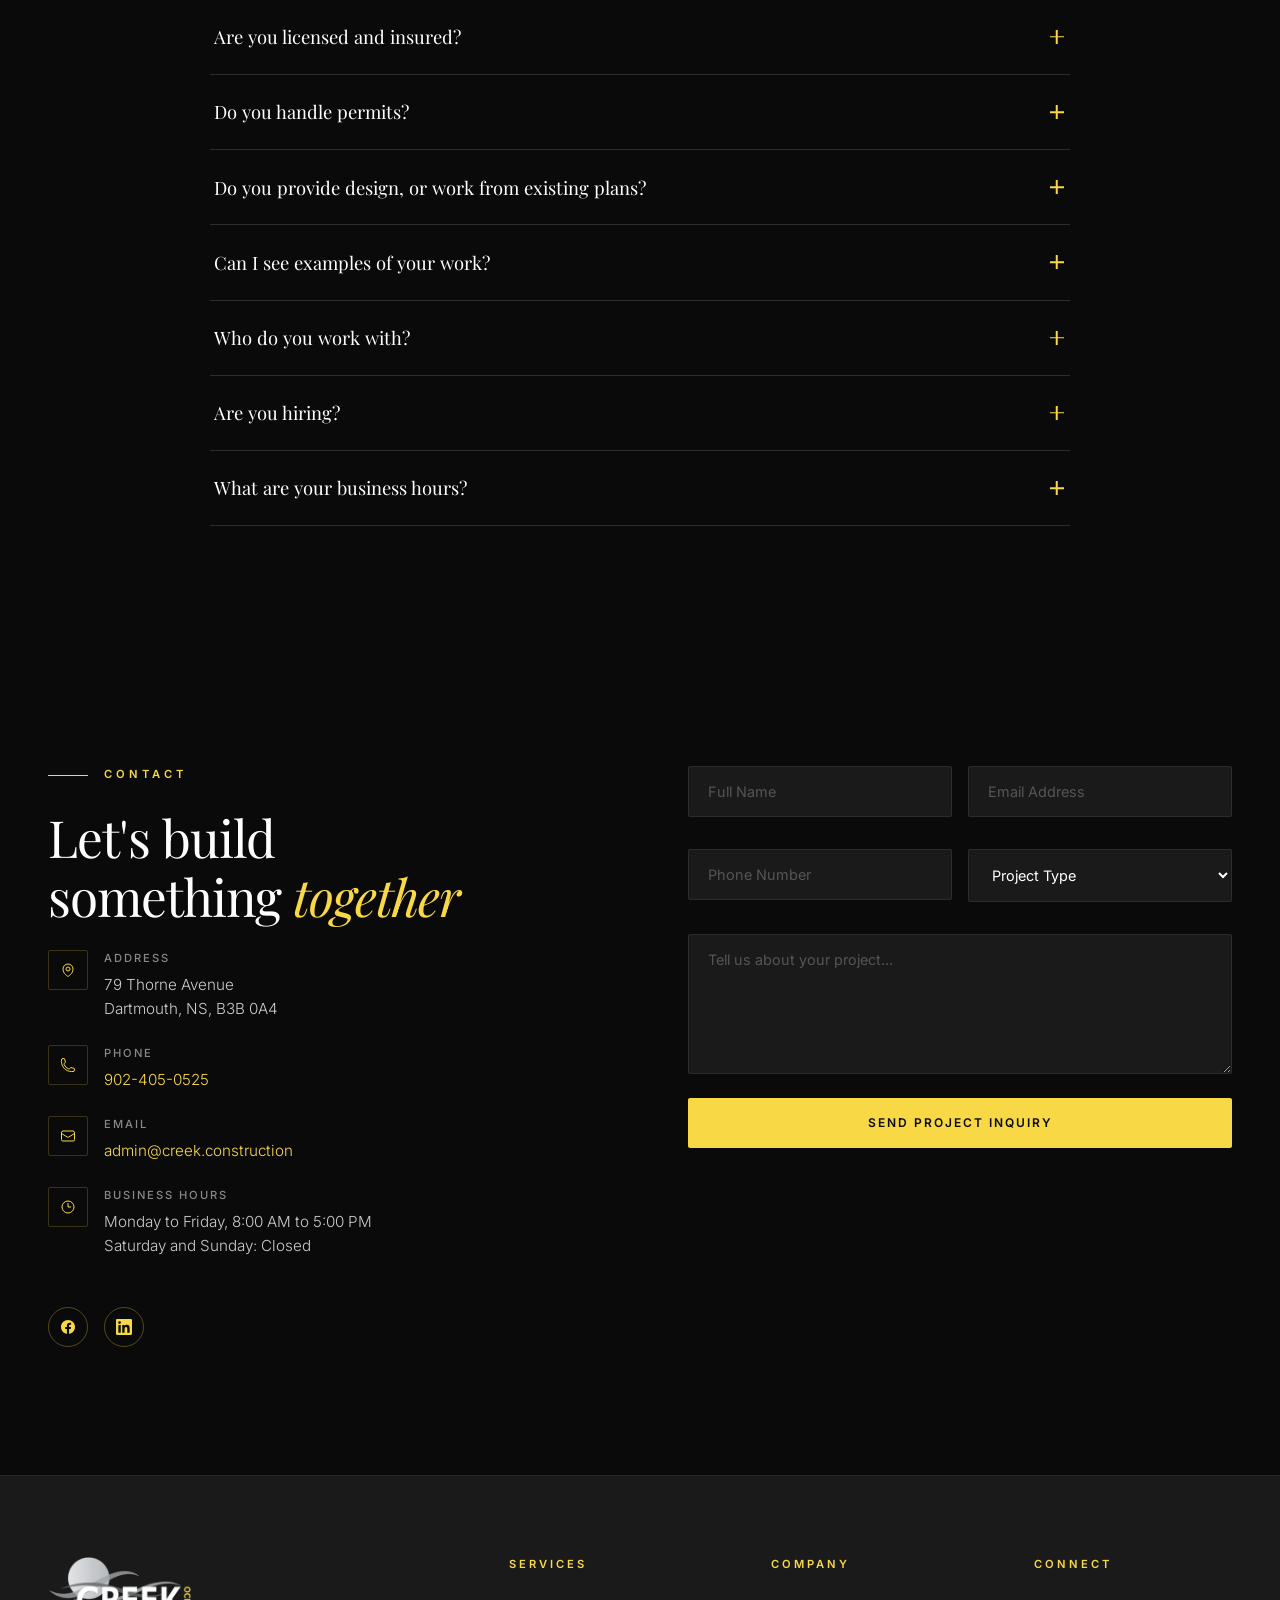
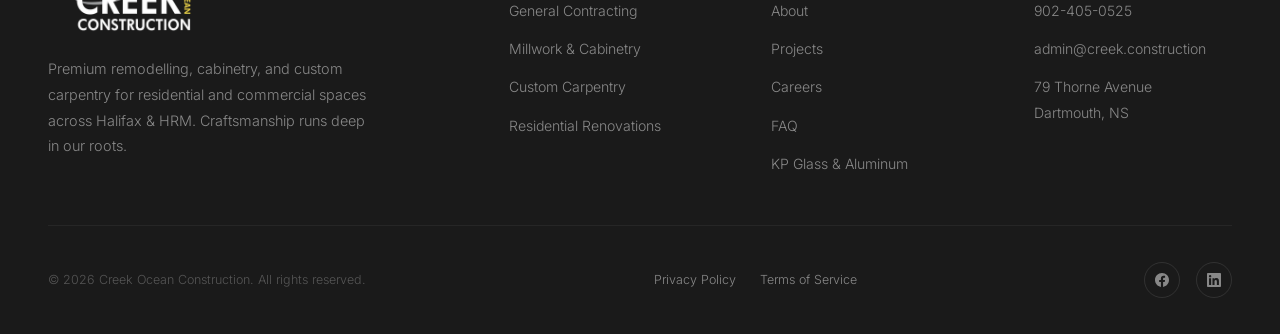
==== commit e21d134b: "Use the client's exact testimonial attribution format and full quotes everywhere Co-Authored-By: Cla" ====
--- a/index.html
+++ b/index.html
@@ -2100,10 +2100,10 @@
           <svg fill="currentColor" viewBox="0 0 24 24" aria-hidden="true"><path d="M12 17.27L18.18 21l-1.64-7.03L22 9.24l-7.19-.61L12 2 9.19 8.63 2 9.24l5.46 4.73L5.82 21z"/></svg>
           <svg fill="currentColor" viewBox="0 0 24 24" aria-hidden="true"><path d="M12 17.27L18.18 21l-1.64-7.03L22 9.24l-7.19-.61L12 2 9.19 8.63 2 9.24l5.46 4.73L5.82 21z"/></svg>
         </div>
-        <p class="testimonial-quote">&ldquo;What sets Creek Ocean Construction apart is not only the quality of their craftsmanship, but also their integrity and professionalism throughout every project. Over the years, they’ve become a trusted partner for us because we know the work will be done right, communication will be clear, and commitments will be honored.&rdquo;</p>
+        <p class="testimonial-quote">&ldquo;What sets Creek Ocean Construction apart is not only the quality of their craftsmanship, but also their integrity and professionalism throughout every project. Over the years, they've become a trusted partner for us because we know the work will be done right, communication will be clear, and commitments will be honored.&rdquo;</p>
         <div class="testimonial-author">
           <div class="testimonial-name">Jeff Boudreau</div>
-          <div class="testimonial-company">Senior Property Manager, Groupe MACH</div>
+          <div class="testimonial-company">Senior Property Manager | Groupe MACH</div>
         </div>
       </article>
       <article class="testimonial-card reveal reveal-delay-1">
@@ -2117,7 +2117,7 @@
         <p class="testimonial-quote">&ldquo;Their team is professional, responsive, knowledgeable, and easy to work with. They take pride in their work and stand behind what they do.&rdquo;</p>
         <div class="testimonial-author">
           <div class="testimonial-name">Allan MacDonald</div>
-          <div class="testimonial-company">Property Manager, Colonnade BridgePort</div>
+          <div class="testimonial-company">Property Manager | Colonnade BridgePort</div>
         </div>
       </article>
       <article class="testimonial-card reveal reveal-delay-2">
@@ -2131,7 +2131,7 @@
         <p class="testimonial-quote">&ldquo;Working with Creek Ocean Construction was a refreshing experience. One of their key strengths was having an experienced foreman actively involved in managing and tracking daily activities on site. Communication was excellent, progress was well coordinated, and change requests were handled efficiently and professionally.&rdquo;</p>
         <div class="testimonial-author">
           <div class="testimonial-name">Ray Sampson</div>
-          <div class="testimonial-company">VP Engineering &amp; Operations, GeoSpectrum Technologies Inc.</div>
+          <div class="testimonial-company">VP Engineering &amp; Operations | GeoSpectrum Technologies Inc</div>
         </div>
       </article>
     </div>
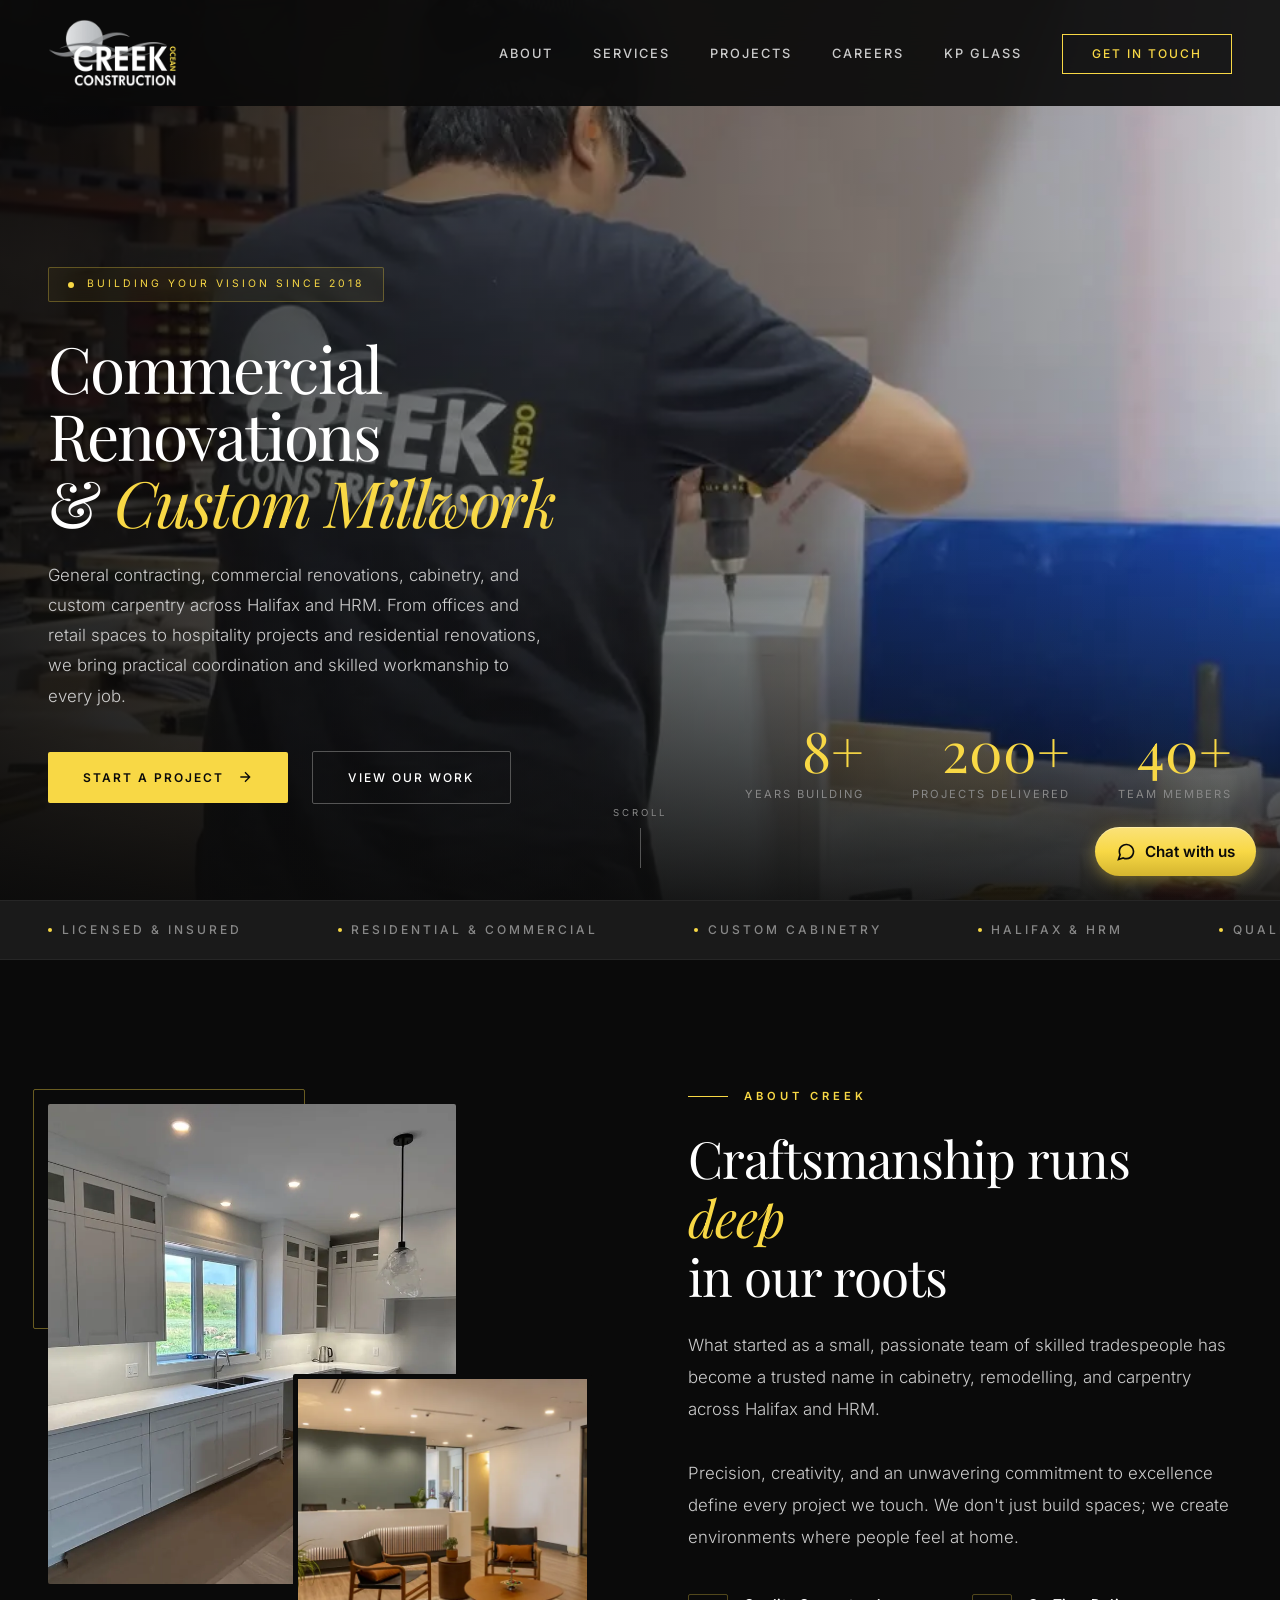
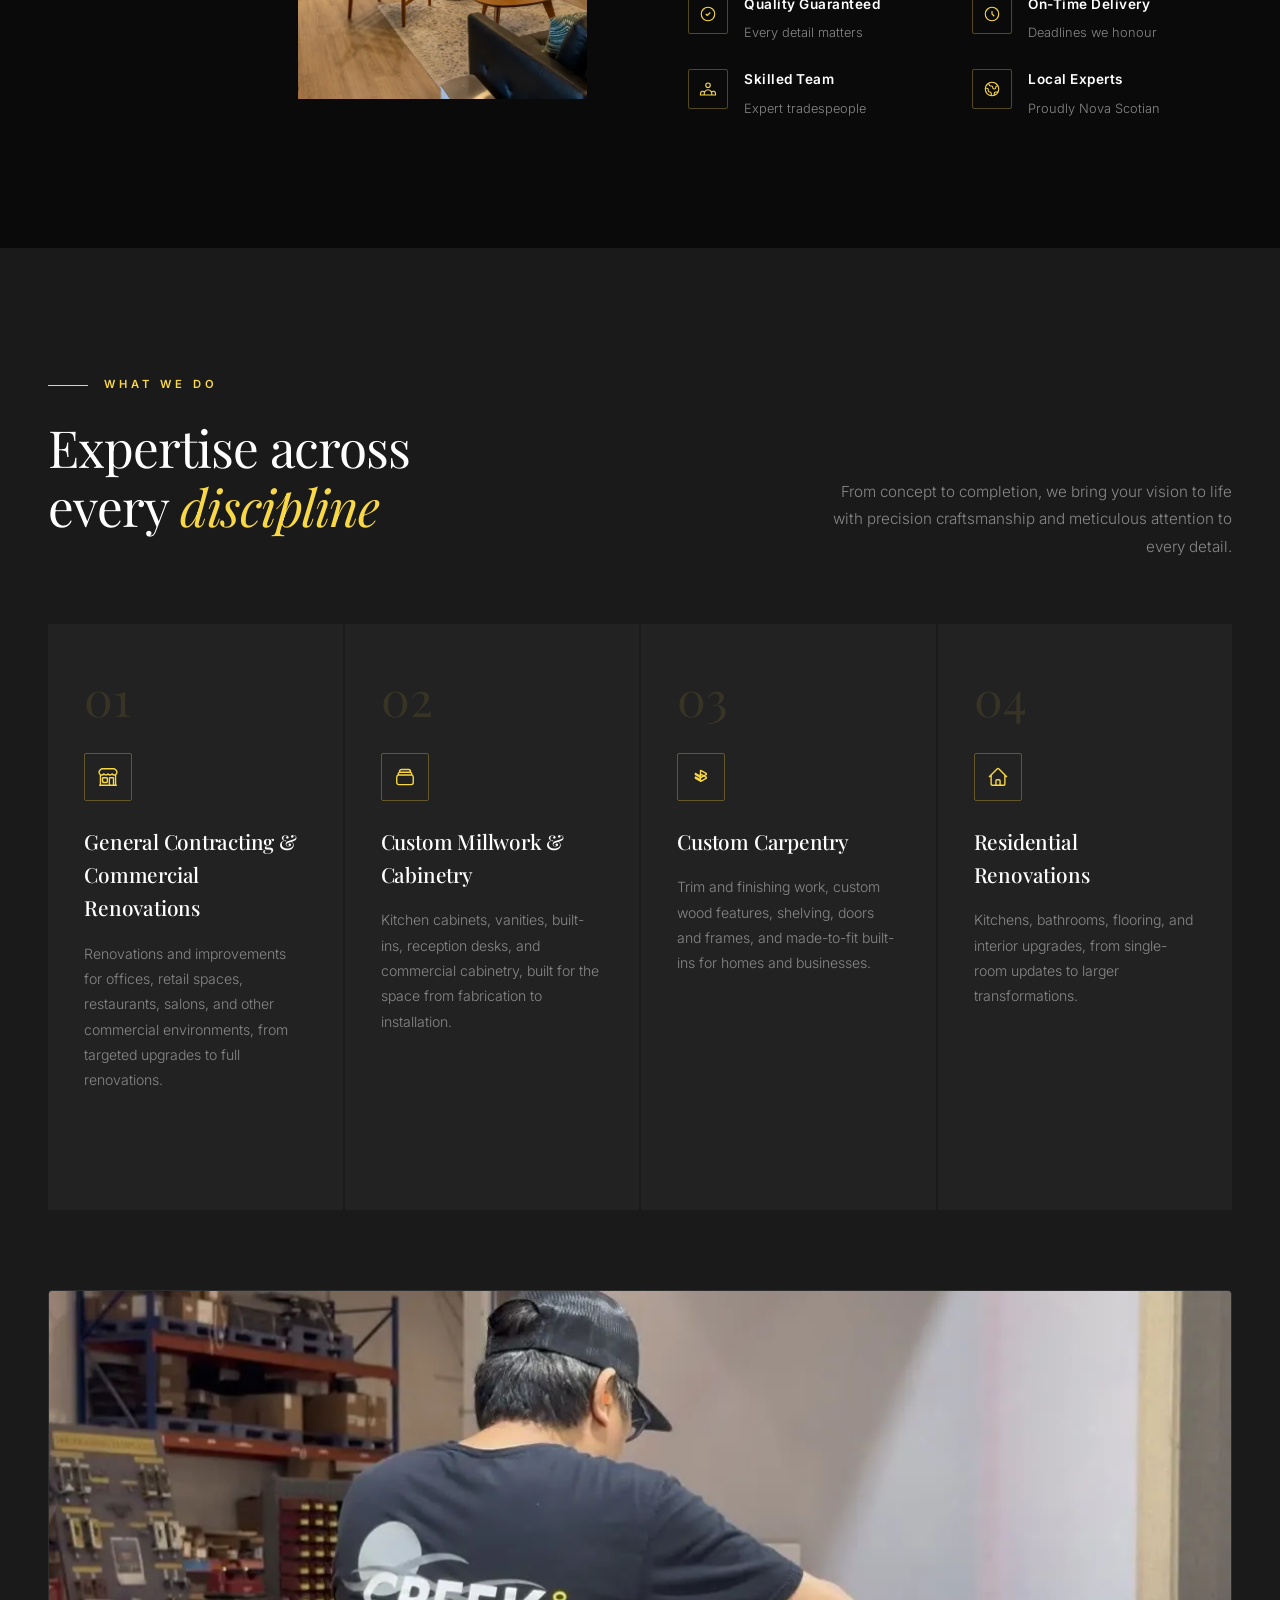
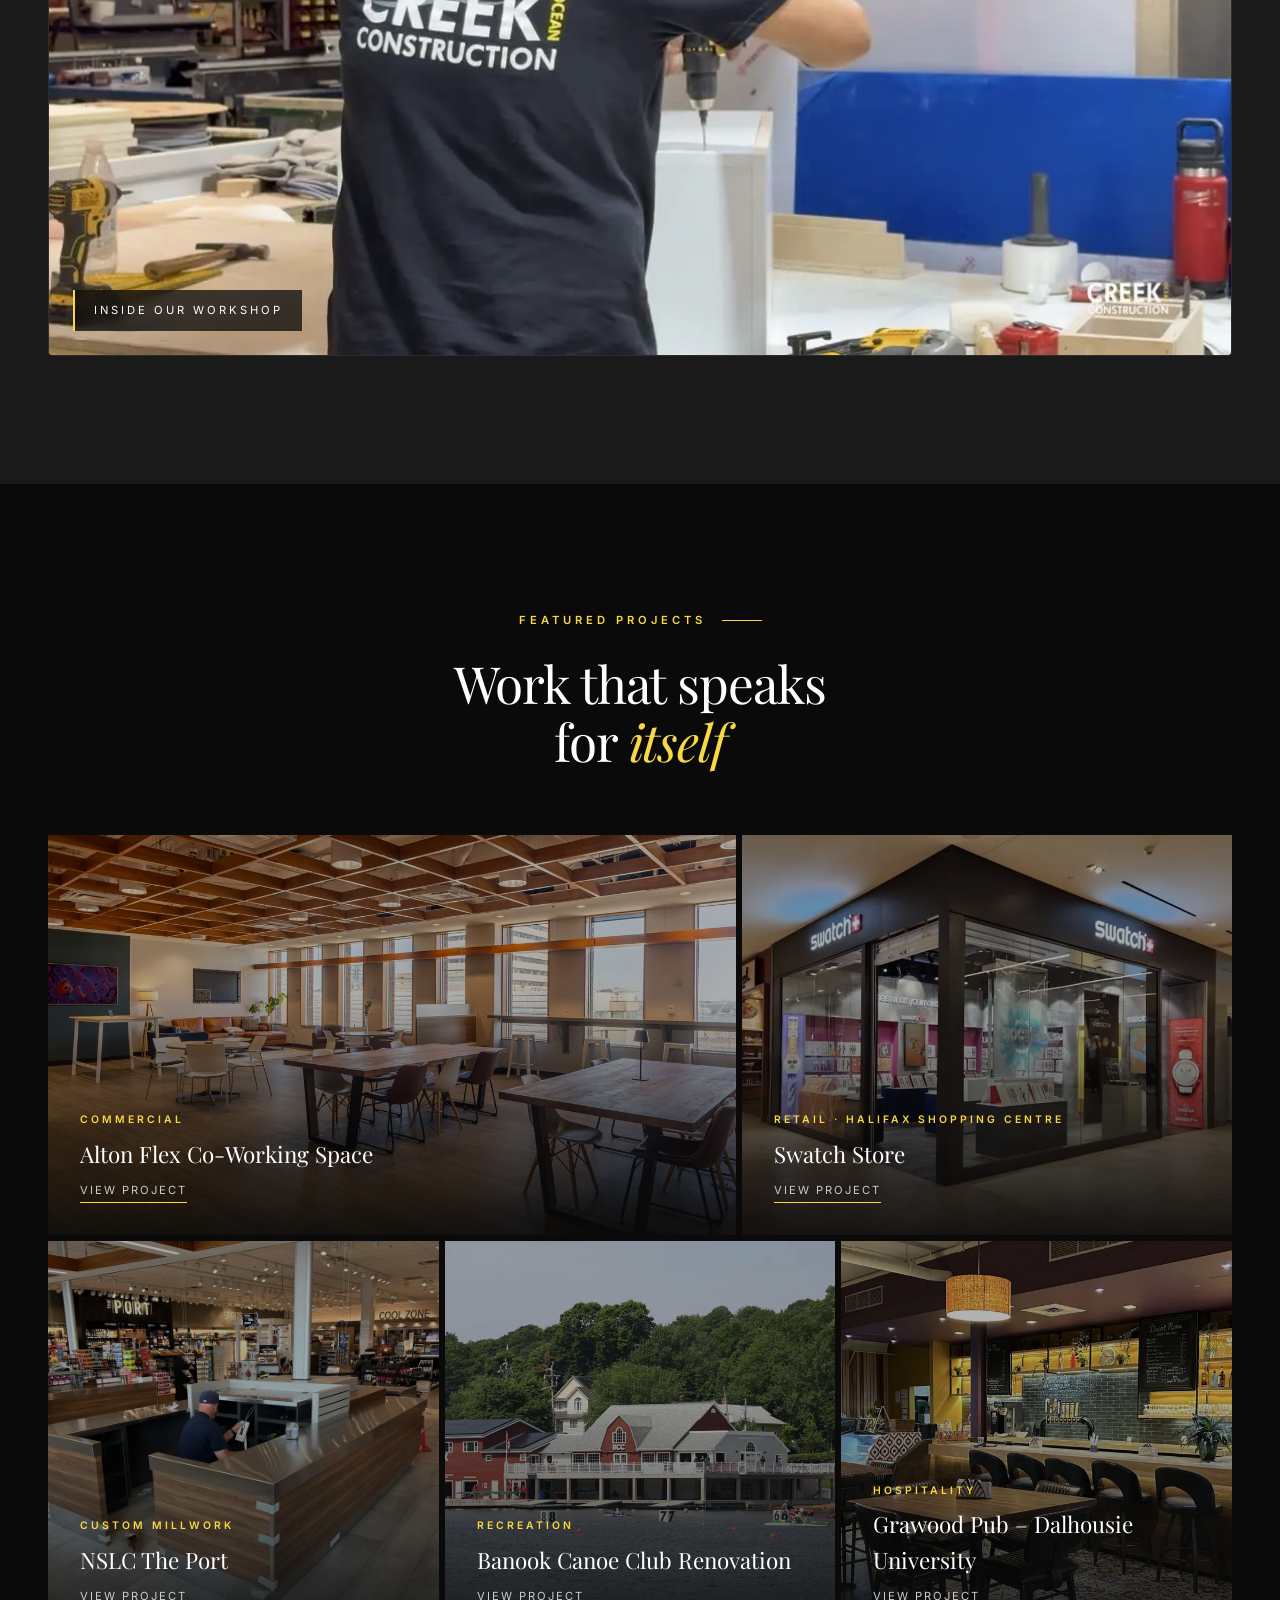
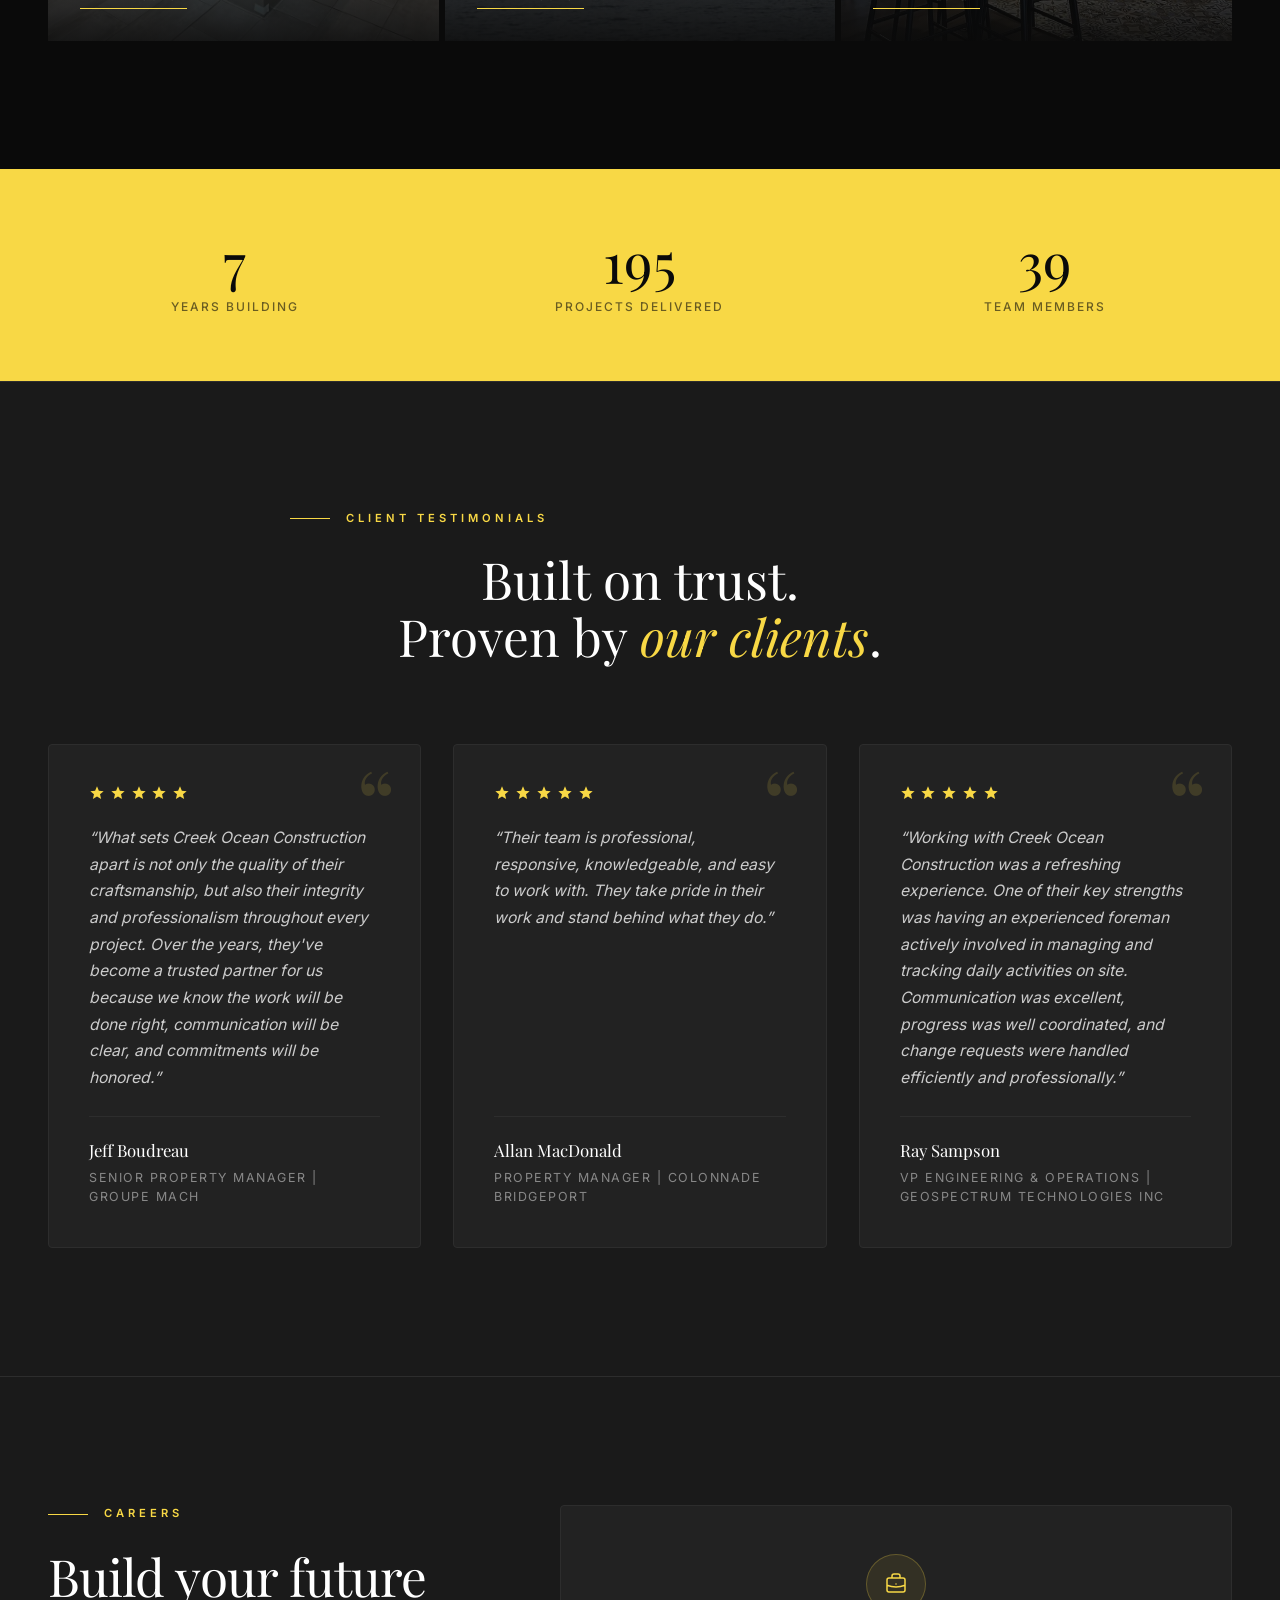
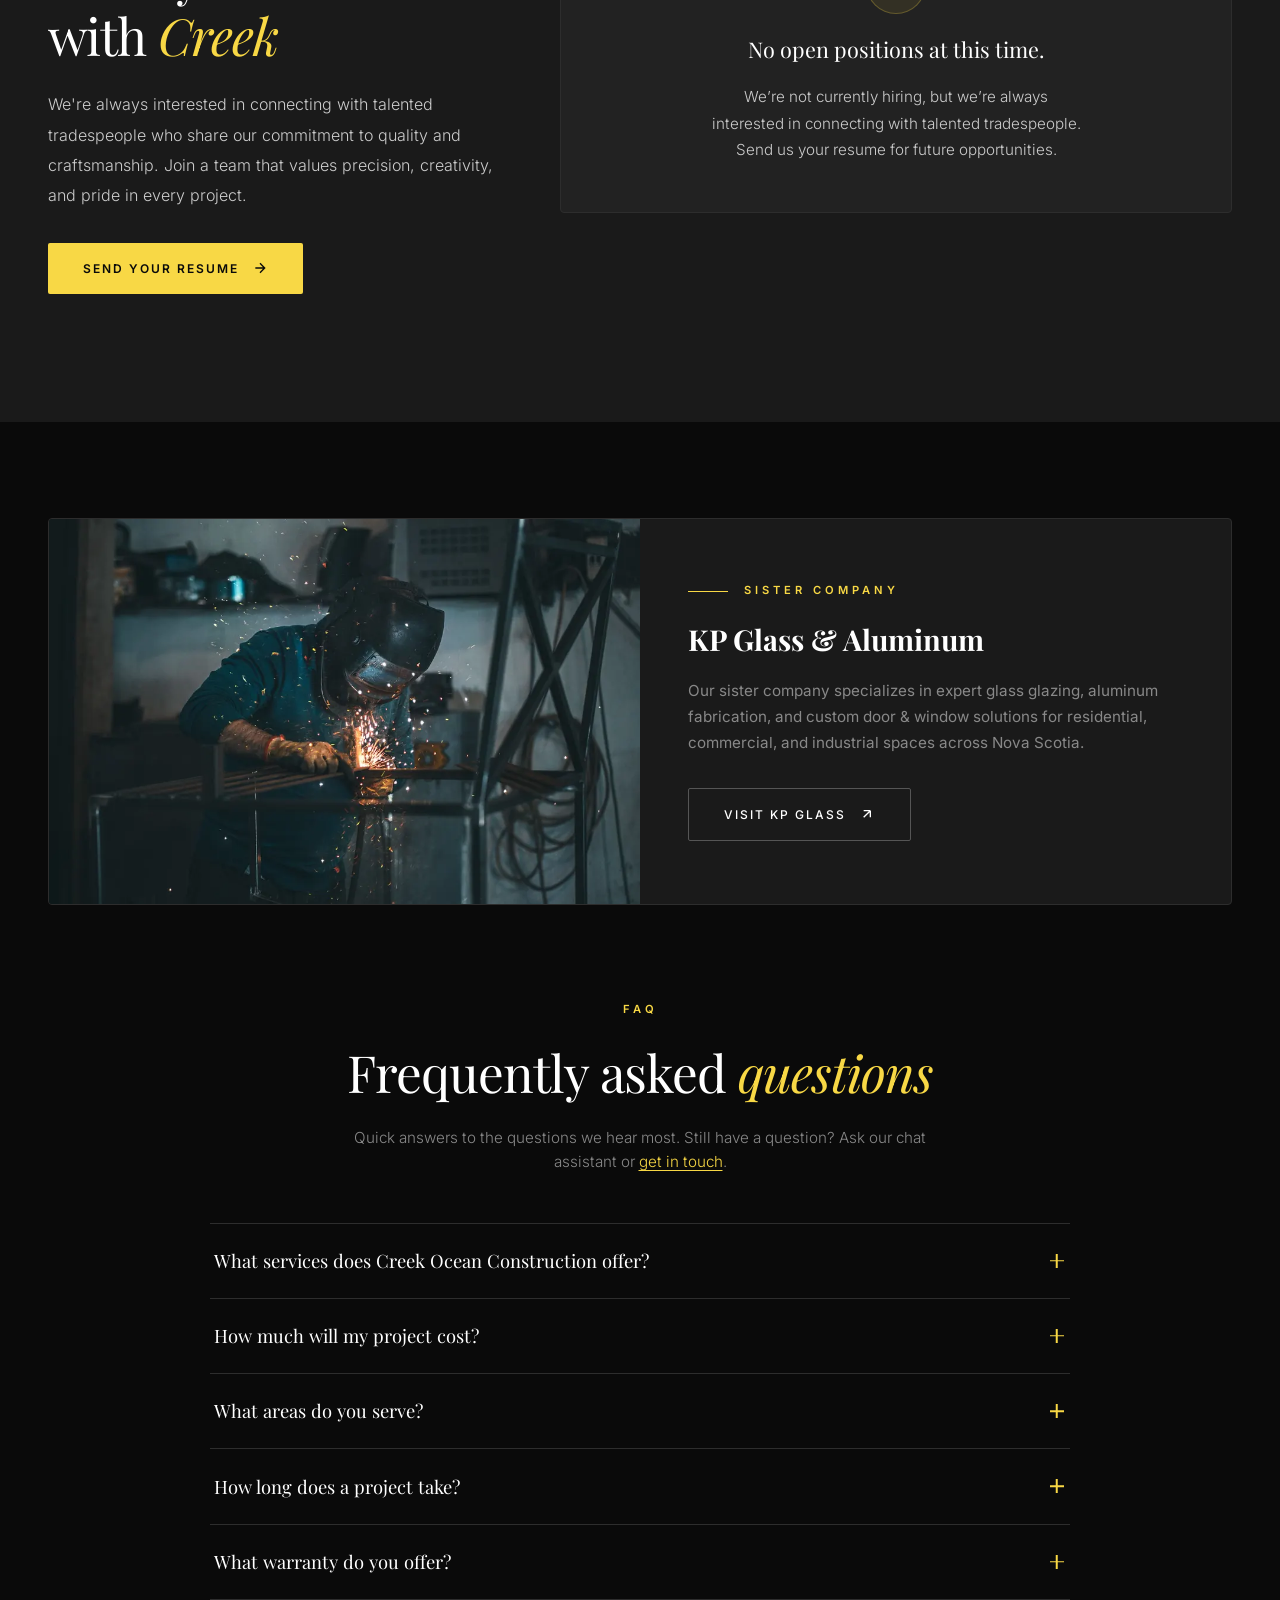
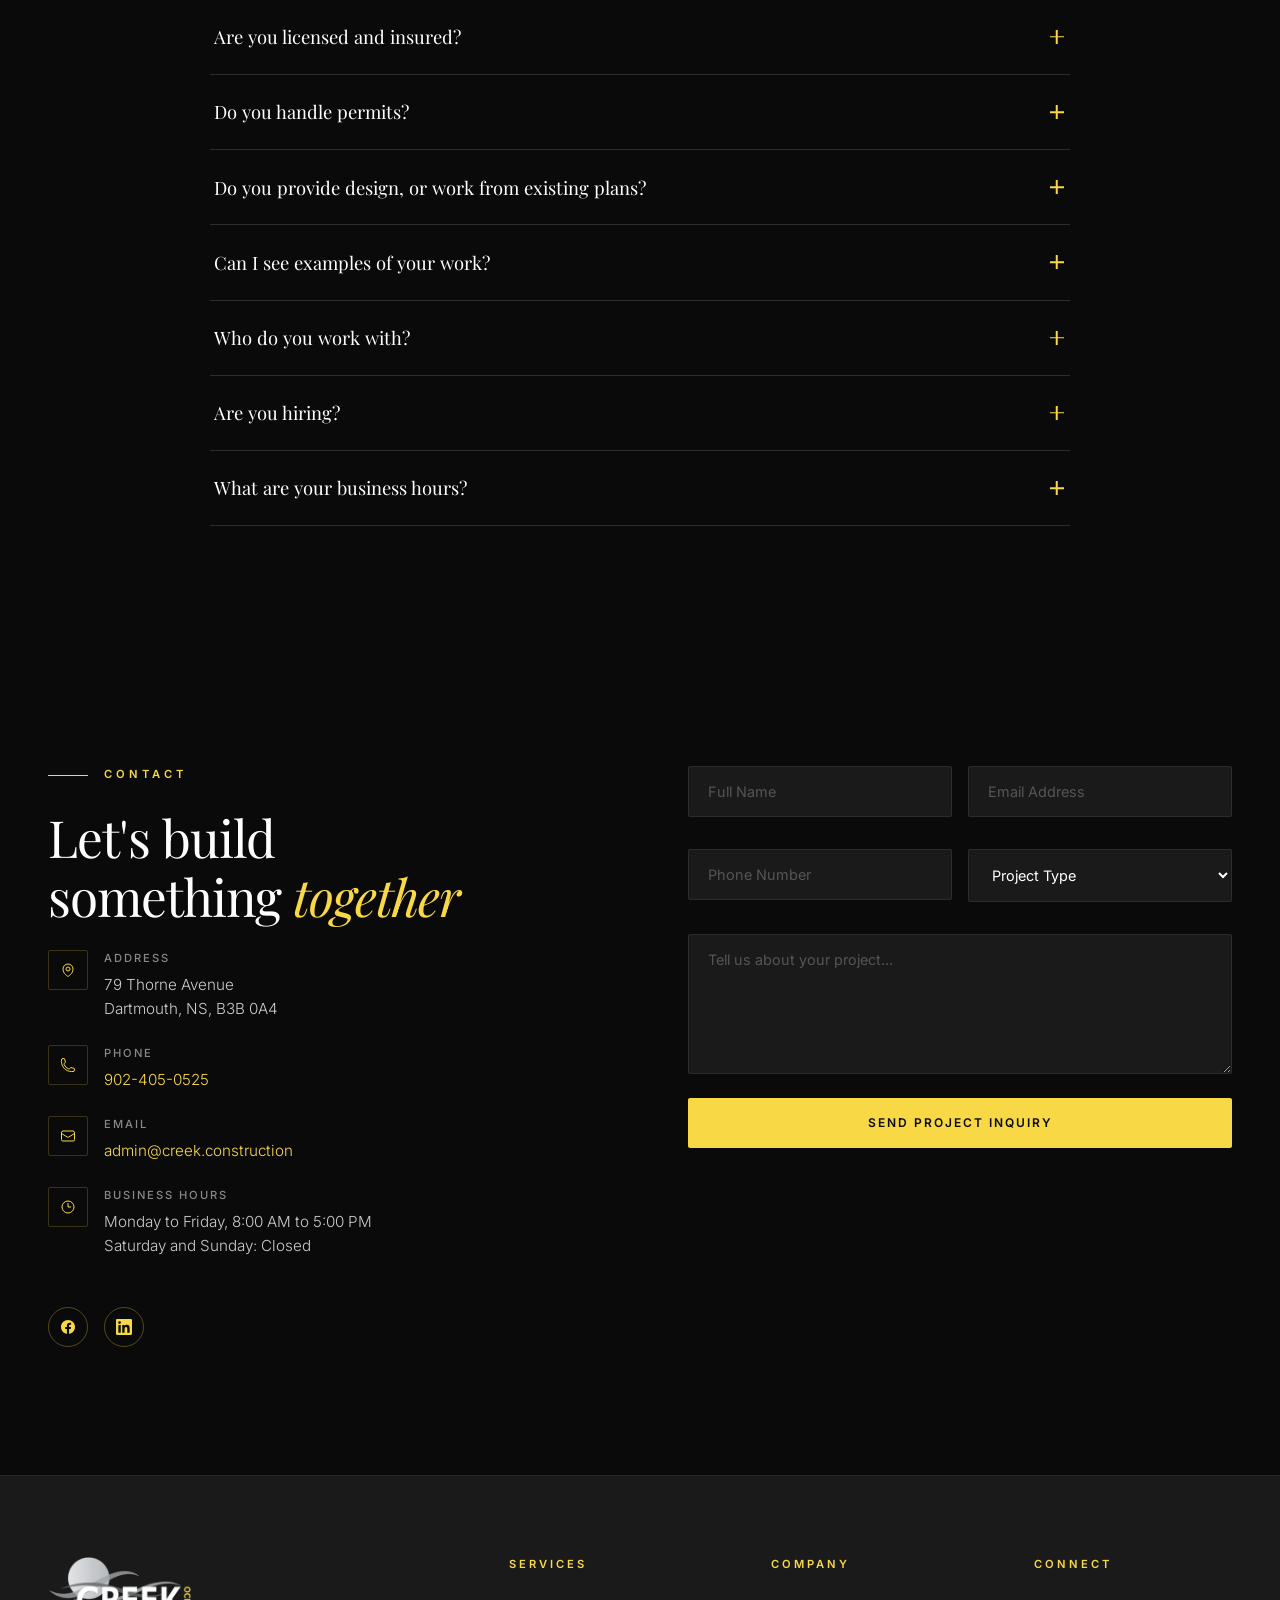
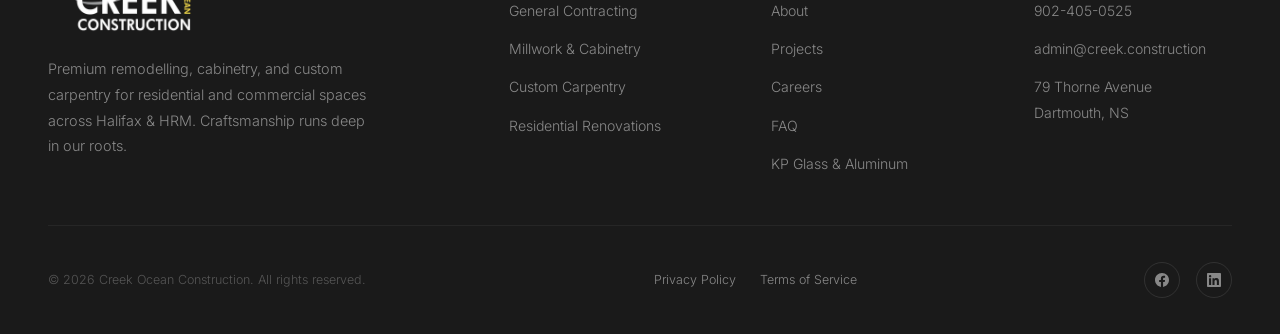
==== commit 3451fdab: "Featured projects: per-project photo galleries with client write-ups Each project opens a gallery of" ====
--- a/index.html
+++ b/index.html
@@ -1022,14 +1022,23 @@
     .project-arrow svg { width: 16px; height: 16px; }
 
     /* ─── PROJECT LIGHTBOX ─── */
+    .project-more {
+      margin-top: 0.6rem;
+      font-size: 0.7rem;
+      letter-spacing: 2px;
+      text-transform: uppercase;
+      color: var(--gray-300);
+      border-bottom: 1px solid var(--accent);
+      align-self: flex-start;
+      padding-bottom: 2px;
+    }
     .lightbox {
       position: fixed; inset: 0;
       z-index: 10000;
       display: flex;
       flex-direction: column;
-      background: rgba(10,10,10,0.96);
-      backdrop-filter: blur(12px);
-      padding: 1.25rem clamp(1rem, 4vw, 3rem) 1.5rem;
+      background: #0a0a0a;
+      padding: 1.25rem clamp(1rem, 3vw, 2.5rem) 1.25rem;
       opacity: 0;
       visibility: hidden;
       pointer-events: none;
@@ -1043,7 +1052,7 @@
     }
     .lightbox-bar {
       display: flex;
-      align-items: flex-start;
+      align-items: center;
       justify-content: space-between;
       gap: 1.5rem;
       padding-bottom: 1rem;
@@ -1051,16 +1060,18 @@
     }
     .lightbox-title {
       font-family: var(--font-display);
-      font-size: clamp(1.05rem, 2.2vw, 1.45rem);
+      font-size: clamp(1.2rem, 2.4vw, 1.7rem);
       font-weight: 400;
       color: var(--white);
-      line-height: 1.3;
+      line-height: 1.25;
     }
     .lightbox-counter {
-      font-size: 0.8rem;
-      letter-spacing: 1px;
+      font-size: 0.7rem;
+      letter-spacing: 2px;
       text-transform: uppercase;
-      color: var(--gray-300);
+      color: var(--accent);
+      font-weight: 600;
+      margin-bottom: 0.35rem;
     }
     .lightbox-close,
     .lightbox-nav {
@@ -1079,15 +1090,29 @@
     .lightbox-nav:hover { background: var(--accent); border-color: var(--accent); color: var(--black); }
     .lightbox-close svg { width: 20px; height: 20px; }
     .lightbox-nav svg { width: 22px; height: 22px; }
+    .lightbox-body {
+      flex: 1;
+      min-height: 0;
+      display: grid;
+      grid-template-columns: minmax(0, 1fr) clamp(300px, 30vw, 420px);
+      gap: clamp(1.25rem, 2.5vw, 2.5rem);
+      padding-top: 1.25rem;
+    }
+    .lightbox-media {
+      min-height: 0;
+      display: flex;
+      flex-direction: column;
+      gap: 0.9rem;
+    }
     .lightbox-stage {
       flex: 1;
       min-height: 0;
       display: flex;
       align-items: center;
-      gap: 1rem;
-      padding: 1.25rem 0;
+      gap: 0.75rem;
     }
     .lightbox-figure {
+      position: relative;
       flex: 1;
       min-width: 0;
       height: 100%;
@@ -1095,26 +1120,142 @@
       align-items: center;
       justify-content: center;
     }
-    .lightbox-figure img.is-loading { opacity: 0.35; }
     .lightbox-figure img {
       max-width: 100%;
       max-height: 100%;
       min-height: 0;
       object-fit: contain;
       border-radius: 4px;
-    }
+      transition: opacity 0.2s ease;
+    }
+    .lightbox-figure img.is-loading { opacity: 0.35; }
+    .lightbox-photo-count {
+      text-align: center;
+      font-size: 0.72rem;
+      letter-spacing: 2px;
+      text-transform: uppercase;
+      color: var(--gray-500);
+    }
+    .lightbox-thumbs {
+      display: flex;
+      justify-content: center;
+      gap: 0.5rem;
+      overflow-x: auto;
+      padding: 3px;
+      scrollbar-width: thin;
+    }
+    .lightbox-thumb {
+      flex-shrink: 0;
+      width: 76px;
+      height: 57px;
+      padding: 0;
+      border: 2px solid transparent;
+      border-radius: 3px;
+      background: var(--charcoal);
+      cursor: pointer;
+      opacity: 0.55;
+      overflow: hidden;
+      transition: opacity 0.2s ease, border-color 0.2s ease;
+    }
+    .lightbox-thumb img { width: 100%; height: 100%; object-fit: cover; display: block; }
+    .lightbox-thumb:hover { opacity: 0.85; }
+    .lightbox-thumb[aria-current="true"] { opacity: 1; border-color: var(--accent); }
+    .lightbox-info {
+      min-height: 0;
+      overflow-y: auto;
+      overscroll-behavior: contain;
+      padding-right: 0.5rem;
+      scrollbar-width: thin;
+    }
+    .lightbox-info h3 { display: none; }
+    .lightbox-info .project-detail-location {
+      display: inline-flex;
+      align-items: center;
+      gap: 0.5rem;
+      font-size: 0.85rem;
+      color: var(--gray-300);
+      margin-bottom: 1.25rem;
+    }
+    .lightbox-info .project-detail-location::before {
+      content: '';
+      width: 14px;
+      height: 14px;
+      background: var(--accent);
+      -webkit-mask: url("data:image/svg+xml,%3Csvg xmlns='http://www.w3.org/2000/svg' viewBox='0 0 24 24'%3E%3Cpath d='M12 2C8.13 2 5 5.13 5 9c0 5.25 7 13 7 13s7-7.75 7-13c0-3.87-3.13-7-7-7zm0 9.5a2.5 2.5 0 110-5 2.5 2.5 0 010 5z'/%3E%3C/svg%3E") center / contain no-repeat;
+              mask: url("data:image/svg+xml,%3Csvg xmlns='http://www.w3.org/2000/svg' viewBox='0 0 24 24'%3E%3Cpath d='M12 2C8.13 2 5 5.13 5 9c0 5.25 7 13 7 13s7-7.75 7-13c0-3.87-3.13-7-7-7zm0 9.5a2.5 2.5 0 110-5 2.5 2.5 0 010 5z'/%3E%3C/svg%3E") center / contain no-repeat;
+    }
+    .lightbox-info h4 {
+      font-size: 0.68rem;
+      letter-spacing: 2px;
+      text-transform: uppercase;
+      color: var(--accent);
+      font-weight: 600;
+      margin: 1.25rem 0 0.45rem;
+    }
+    .lightbox-info h4:first-of-type { margin-top: 0; }
+    .lightbox-info p {
+      font-size: 0.92rem;
+      line-height: 1.7;
+      color: var(--gray-300);
+      overflow-wrap: break-word;
+    }
+    .lightbox-cta { margin-top: 1.75rem; }
+    .lightbox-projects {
+      display: flex;
+      justify-content: space-between;
+      gap: 0.75rem;
+      margin-top: 1.5rem;
+      padding-top: 1.25rem;
+      border-top: 1px solid rgba(255,255,255,0.1);
+    }
+    .lightbox-project-btn {
+      display: inline-flex;
+      align-items: center;
+      gap: 0.4rem;
+      min-height: 44px;
+      padding: 0 0.25rem;
+      background: none;
+      border: none;
+      color: var(--gray-300);
+      font: inherit;
+      font-size: 0.72rem;
+      letter-spacing: 1.5px;
+      text-transform: uppercase;
+      cursor: pointer;
+      transition: color 0.2s ease;
+    }
+    .lightbox-project-btn:hover { color: var(--accent); }
+    .lightbox-project-btn svg { width: 16px; height: 16px; flex-shrink: 0; }
     .lightbox-close:focus-visible,
-    .lightbox-nav:focus-visible {
+    .lightbox-nav:focus-visible,
+    .lightbox-thumb:focus-visible,
+    .lightbox-project-btn:focus-visible,
+    .lightbox-cta:focus-visible {
       outline: 3px solid var(--accent-light);
       outline-offset: 2px;
     }
     @media (prefers-reduced-motion: reduce) {
-      .lightbox { transition: none; }
+      .lightbox, .lightbox-figure img { transition: none; }
+    }
+    @media (max-width: 900px) {
+      .lightbox { padding: 1rem 1rem 0; overflow-y: auto; overscroll-behavior: contain; }
+      .lightbox-bar { position: sticky; top: -1rem; z-index: 1; background: #0a0a0a; margin-top: -1rem; padding-top: 1rem; }
+      .lightbox-body { display: block; flex: none; padding-top: 1rem; }
+      .lightbox-stage { height: min(58vh, 520px); gap: 0.4rem; }
+      .lightbox-thumbs { justify-content: flex-start; margin-top: 0.75rem; }
+      .lightbox-info { overflow: visible; padding: 1.5rem 0 1.5rem; }
     }
     @media (max-width: 640px) {
-      .lightbox { padding: 1rem 1rem 1.25rem; }
-      .lightbox-stage { gap: 0.4rem; padding: 1rem 0; }
-      .lightbox-nav { width: 40px; height: 40px; }
+      .lightbox-stage { position: relative; height: auto; display: block; }
+      .lightbox-figure { height: auto; }
+      .lightbox-figure img { max-height: 60vh; }
+      .lightbox-nav { position: absolute; top: 50%; transform: translateY(-50%); z-index: 1; width: 44px; height: 44px; background: rgba(10,10,10,0.75); }
+      .lightbox-prev { left: 0.5rem; }
+      .lightbox-next { right: 0.5rem; }
+    }
+    @media (max-width: 480px) {
+      .lightbox-thumb { width: 64px; height: 48px; }
+      .lightbox-cta { width: 100%; justify-content: center; }
     }
 
     /* ─── TESTIMONIALS ─── */
@@ -2021,45 +2162,102 @@
     </div>
     <div class="projects-grid">
       <button type="button" class="project-item reveal" data-index="0" aria-haspopup="dialog">
-        <picture><source srcset="images/alton-flex.webp" type="image/webp"><img src="images/alton-flex.jpg" alt="Alton Flex Co-Working Space" width="1400" height="934" loading="lazy" decoding="async"></picture>
+        <picture><source srcset="images/projects/alton-flex/cover.webp" type="image/webp"><img src="images/projects/alton-flex/cover.jpg" alt="Finished co-working lounge at Alton Flex with wood ceiling and shared tables" width="1200" height="800" loading="lazy" decoding="async"></picture>
         <div class="project-overlay">
           <span class="project-tag">Commercial</span>
           <h3 class="project-name">Alton Flex Co-Working Space</h3>
+          <span class="project-more">View project</span>
         </div>
         <div class="project-arrow"><svg fill="none" stroke="currentColor" stroke-width="2" viewBox="0 0 24 24"><path d="M7 17L17 7M17 7H7m10 0v10"/></svg></div>
       </button>
       <button type="button" class="project-item reveal reveal-delay-1" data-index="1" aria-haspopup="dialog">
-        <picture><source srcset="images/halifax-shopping-centre.webp" type="image/webp"><img src="images/halifax-shopping-centre.jpg" alt="Halifax Shopping Centre" width="1031" height="1021" loading="lazy" decoding="async"></picture>
+        <picture><source srcset="images/projects/swatch/cover.webp" type="image/webp"><img src="images/projects/swatch/cover.jpg" alt="Swatch storefront at Halifax Shopping Centre" width="949" height="711" loading="lazy" decoding="async"></picture>
         <div class="project-overlay">
-          <span class="project-tag">Retail</span>
-          <h3 class="project-name">Halifax Shopping Centre</h3>
+          <span class="project-tag">Retail &middot; Halifax Shopping Centre</span>
+          <h3 class="project-name">Swatch Store</h3>
+          <span class="project-more">View project</span>
         </div>
         <div class="project-arrow"><svg fill="none" stroke="currentColor" stroke-width="2" viewBox="0 0 24 24"><path d="M7 17L17 7M17 7H7m10 0v10"/></svg></div>
       </button>
       <button type="button" class="project-item reveal reveal-delay-1" data-index="2" aria-haspopup="dialog">
-        <picture><source srcset="images/nslc-the-port.webp" type="image/webp"><img src="images/nslc-the-port.jpg" alt="NSLC The Port" width="1400" height="1049" loading="lazy" decoding="async"></picture>
+        <picture><source srcset="images/projects/nslc-the-port/cover.webp" type="image/webp"><img src="images/projects/nslc-the-port/cover.jpg" alt="Custom cashier counter at NSLC The Port" width="1200" height="900" loading="lazy" decoding="async"></picture>
         <div class="project-overlay">
-          <span class="project-tag">Hospitality</span>
+          <span class="project-tag">Custom Millwork</span>
           <h3 class="project-name">NSLC The Port</h3>
+          <span class="project-more">View project</span>
         </div>
         <div class="project-arrow"><svg fill="none" stroke="currentColor" stroke-width="2" viewBox="0 0 24 24"><path d="M7 17L17 7M17 7H7m10 0v10"/></svg></div>
       </button>
       <button type="button" class="project-item reveal reveal-delay-2" data-index="3" aria-haspopup="dialog">
-        <picture><source srcset="images/banook-boat-club.webp" type="image/webp"><img src="images/banook-boat-club.jpg" alt="Banook Boat Club" width="1400" height="933" loading="lazy" decoding="async"></picture>
+        <picture><source srcset="images/projects/banook-canoe-club/cover.webp" type="image/webp"><img src="images/projects/banook-canoe-club/cover.jpg" alt="Renovated Banook Canoe Club seen from Lake Banook" width="1200" height="800" loading="lazy" decoding="async"></picture>
         <div class="project-overlay">
           <span class="project-tag">Recreation</span>
-          <h3 class="project-name">Banook Boat Club</h3>
+          <h3 class="project-name">Banook Canoe Club Renovation</h3>
+          <span class="project-more">View project</span>
         </div>
         <div class="project-arrow"><svg fill="none" stroke="currentColor" stroke-width="2" viewBox="0 0 24 24"><path d="M7 17L17 7M17 7H7m10 0v10"/></svg></div>
       </button>
       <button type="button" class="project-item reveal reveal-delay-3" data-index="4" aria-haspopup="dialog">
-        <picture><source srcset="images/grawood.webp" type="image/webp"><img src="images/grawood.jpg" alt="Dalhousie University - The Grawood Pub" width="1400" height="786" loading="lazy" decoding="async"></picture>
+        <picture><source srcset="images/projects/grawood/cover.webp" type="image/webp"><img src="images/projects/grawood/cover.jpg" alt="Custom bar counter and feature wall at the Grawood Pub" width="1200" height="673" loading="lazy" decoding="async"></picture>
         <div class="project-overlay">
           <span class="project-tag">Hospitality</span>
-          <h3 class="project-name">Dalhousie University &ndash; The Grawood</h3>
+          <h3 class="project-name">Grawood Pub &ndash; Dalhousie University</h3>
+          <span class="project-more">View project</span>
         </div>
         <div class="project-arrow"><svg fill="none" stroke="currentColor" stroke-width="2" viewBox="0 0 24 24"><path d="M7 17L17 7M17 7H7m10 0v10"/></svg></div>
       </button>
+    </div>
+    <div class="project-details" hidden>
+      <article class="project-detail" id="project-detail-0">
+        <h3>Alton Flex Co-Working Space</h3>
+        <p class="project-detail-location">Halifax, Nova Scotia</p>
+        <h4>Work Completed</h4>
+        <p>Complete commercial renovation transforming the existing space into a modern co-working environment with functional office and shared work areas.</p>
+        <h4>Creek Ocean Construction&rsquo;s Role</h4>
+        <p>Creek Ocean Construction served as the general contractor for the project, overseeing and completing the full commercial renovation and coordinating the work required to transform the space for its new use.</p>
+        <h4>Finished Result</h4>
+        <p>The completed renovation transformed the space into a modern, functional co-working environment designed to accommodate offices, shared workspaces, and the day-to-day needs of its occupants. The finished space provides a professional and flexible setting suited to a contemporary co-working facility.</p>
+      </article>
+      <article class="project-detail" id="project-detail-1">
+        <h3>Swatch Store</h3>
+        <p class="project-detail-location">Halifax, Nova Scotia</p>
+        <h4>Work Completed</h4>
+        <p>Complete retail renovation of the Swatch store, including custom-built display cabinetry designed to showcase the store&rsquo;s watch collections.</p>
+        <h4>Creek Ocean Construction&rsquo;s Role</h4>
+        <p>Creek Ocean Construction served as the general contractor for the store renovation, managing and completing the commercial construction work. Creek also built and installed the custom cabinetry and display units used throughout the retail space.</p>
+        <h4>Finished Result</h4>
+        <p>A fully renovated Swatch retail space with custom display cabinetry integrated throughout the store. The finished space provides a clean, modern retail environment while creating dedicated displays that showcase the brand&rsquo;s watch collections.</p>
+      </article>
+      <article class="project-detail" id="project-detail-2">
+        <h3>NSLC The Port</h3>
+        <p class="project-detail-location">Halifax, Nova Scotia</p>
+        <h4>Work Completed</h4>
+        <p>Custom millwork for the retail space, including shelving for product displays and a custom-built cashier counter.</p>
+        <h4>Creek Ocean Construction&rsquo;s Role</h4>
+        <p>Creek Ocean Construction built and installed custom shelving designed for the store&rsquo;s product displays, along with the cashier counter serving the main checkout area.</p>
+        <h4>Finished Result</h4>
+        <p>Custom-built retail fixtures that provide organized product displays and a functional checkout area. The completed millwork integrates with the store&rsquo;s interior while supporting the practical needs of a high-traffic retail environment.</p>
+      </article>
+      <article class="project-detail" id="project-detail-3">
+        <h3>Banook Canoe Club Renovation</h3>
+        <p class="project-detail-location">Dartmouth, Nova Scotia</p>
+        <h4>Work Completed</h4>
+        <p>A comprehensive, multi-year renovation of the existing Banook Canoe Club building. The project modernized and renewed the facility while preserving the character and value of this longstanding community space. Improvements included upgrades throughout the building, restoration work in the boat rooms, a new accessible entrance and ramp, and the addition of a large outdoor balcony.</p>
+        <h4>Creek Ocean Construction&rsquo;s Role</h4>
+        <p>Creek Ocean Construction served as the general contractor for the full renovation, managing and coordinating the project from construction through completion. Over nearly three years, the team worked carefully within the existing building, addressing its unique conditions while preserving its character and improving its functionality, accessibility, and long-term use.</p>
+        <h4>Finished Result</h4>
+        <p>A fully renewed and accessible Banook Canoe Club that preserves the character of the original building while significantly expanding its functionality. The renovation included restoring the ceiling in the boat storage areas, which had sustained fire damage many years earlier, as well as adding a large balcony and improved accessible entry. The upgraded facility can now better accommodate the club&rsquo;s day-to-day activities while also providing a versatile setting for larger gatherings and special events, including weddings.</p>
+      </article>
+      <article class="project-detail" id="project-detail-4">
+        <h3>Grawood Pub &ndash; Dalhousie University</h3>
+        <p class="project-detail-location">Halifax, Nova Scotia</p>
+        <h4>Work Completed</h4>
+        <p>Renovation of the Grawood Pub, a social and gathering space for Dalhousie University students. The project included updates throughout the space, along with a new feature wall at the bar and a large custom-built bar counter.</p>
+        <h4>Creek Ocean Construction&rsquo;s Role</h4>
+        <p>Creek Ocean Construction served as the general contractor for the renovation, managing and completing the commercial construction work. The team also completed the new bar wall and custom-built counter as key features of the renovated space.</p>
+        <h4>Finished Result</h4>
+        <p>A refreshed and functional student gathering space with an updated bar area at its centre. The new feature wall and large custom counter give the bar a stronger presence within the pub while creating a practical and welcoming environment for students to gather, socialize, and attend campus events.</p>
+      </article>
     </div>
   </div>
 </section>
@@ -2430,23 +2628,37 @@
 <div class="lightbox" id="lightbox" role="dialog" aria-modal="true" aria-labelledby="lightbox-title" aria-hidden="true">
   <div class="lightbox-bar">
     <div class="lightbox-heading">
+      <p class="lightbox-counter" id="lightbox-counter"></p>
       <h2 class="lightbox-title" id="lightbox-title"></h2>
-      <p class="lightbox-counter" id="lightbox-counter"></p>
     </div>
     <button type="button" class="lightbox-close" id="lightbox-close" aria-label="Close project view">
       <svg fill="none" stroke="currentColor" stroke-width="2" viewBox="0 0 24 24"><path d="M18 6L6 18M6 6l12 12"/></svg>
     </button>
   </div>
-  <div class="lightbox-stage">
-    <button type="button" class="lightbox-nav lightbox-prev" id="lightbox-prev" aria-label="Previous project">
-      <svg fill="none" stroke="currentColor" stroke-width="2" viewBox="0 0 24 24"><path d="M15 18l-6-6 6-6"/></svg>
-    </button>
-    <figure class="lightbox-figure">
-      <img id="lightbox-img" src="" alt="">
-    </figure>
-    <button type="button" class="lightbox-nav lightbox-next" id="lightbox-next" aria-label="Next project">
-      <svg fill="none" stroke="currentColor" stroke-width="2" viewBox="0 0 24 24"><path d="M9 18l6-6-6-6"/></svg>
-    </button>
+  <div class="lightbox-body">
+    <div class="lightbox-media">
+      <div class="lightbox-stage">
+        <button type="button" class="lightbox-nav lightbox-prev" id="lightbox-prev" aria-label="Previous photo">
+          <svg fill="none" stroke="currentColor" stroke-width="2" viewBox="0 0 24 24"><path d="M15 18l-6-6 6-6"/></svg>
+        </button>
+        <figure class="lightbox-figure">
+          <img id="lightbox-img" src="" alt="">
+        </figure>
+        <button type="button" class="lightbox-nav lightbox-next" id="lightbox-next" aria-label="Next photo">
+          <svg fill="none" stroke="currentColor" stroke-width="2" viewBox="0 0 24 24"><path d="M9 18l6-6-6-6"/></svg>
+        </button>
+      </div>
+      <p class="lightbox-photo-count" id="lightbox-photo-count" aria-live="polite"></p>
+      <div class="lightbox-thumbs" id="lightbox-thumbs" role="group" aria-label="Project photos"></div>
+    </div>
+    <div class="lightbox-info">
+      <div id="lightbox-info"></div>
+      <a href="#contact" class="btn-primary lightbox-cta" id="lightbox-cta">Discuss a Similar Project</a>
+      <div class="lightbox-projects">
+        <button type="button" class="lightbox-project-btn" id="lightbox-prev-project"><svg fill="none" stroke="currentColor" stroke-width="2" viewBox="0 0 24 24" aria-hidden="true"><path d="M15 18l-6-6 6-6"/></svg>Previous project</button>
+        <button type="button" class="lightbox-project-btn" id="lightbox-next-project">Next project<svg fill="none" stroke="currentColor" stroke-width="2" viewBox="0 0 24 24" aria-hidden="true"><path d="M9 18l6-6-6-6"/></svg></button>
+      </div>
+    </div>
   </div>
 </div>
 
@@ -2636,13 +2848,42 @@
   }
 
   // ─── PROJECT LIGHTBOX ───
+  // Each featured project opens a gallery of its photos beside the client's write-up
   (function () {
+    var GC = 'General Contracting & Commercial Renovations';
     var PROJECTS = [
-      { src: 'images/alton-flex.webp', title: 'Alton Flex Co-Working Space', tag: 'Commercial' },
-      { src: 'images/halifax-shopping-centre.webp', title: 'Halifax Shopping Centre', tag: 'Retail' },
-      { src: 'images/nslc-the-port.webp', title: 'NSLC The Port', tag: 'Hospitality' },
-      { src: 'images/banook-boat-club.webp', title: 'Banook Boat Club', tag: 'Recreation' },
-      { src: 'images/grawood.webp', title: 'Dalhousie University – The Grawood', tag: 'Hospitality' },
+      { slug: 'alton-flex', title: 'Alton Flex Co-Working Space', tag: 'Commercial', type: GC, photos: [
+        'Finished co-working lounge with wood ceiling and shared tables',
+        'Reception and lounge seating at Alton Flex',
+        'Open workstations with city views',
+        'Space stripped back before the renovation',
+        'Reception area during the renovation',
+        'Ceiling framing during the renovation' ] },
+      { slug: 'swatch', title: 'Swatch Store', tag: 'Retail · Halifax Shopping Centre', type: GC, photos: [
+        'Swatch storefront at Halifax Shopping Centre',
+        'Custom display cabinetry showcasing watch collections',
+        'Swatch store entrance and interior displays' ] },
+      { slug: 'nslc-the-port', title: 'NSLC The Port', tag: 'Custom Millwork', type: 'Custom Millwork & Cabinetry', photos: [
+        'Custom cashier counter at NSLC The Port',
+        'Cashier counter with overhead feature',
+        'Checkout counter with custom millwork',
+        'Custom shelving for wine displays',
+        'Product display shelving',
+        'Cashier counter during installation' ] },
+      { slug: 'banook-canoe-club', title: 'Banook Canoe Club Renovation', tag: 'Recreation', type: GC, photos: [
+        'Renovated Banook Canoe Club seen from Lake Banook',
+        'Club hall set up for a wedding reception',
+        'New accessible entrance and ramp',
+        'Banook Canoe Club in winter',
+        'Banook Canoe Club from across the lake',
+        'Balcony framing during construction' ] },
+      { slug: 'grawood', title: 'Grawood Pub – Dalhousie University', tag: 'Hospitality', type: GC, photos: [
+        'Custom bar counter with new feature wall',
+        'Bar feature wall with tile and shelving',
+        'Pub seating area filled with students',
+        'Main seating area under wood slat ceiling',
+        'Pool table lounge',
+        'Bar area with round windows' ] },
     ];
 
     var lightbox = document.getElementById('lightbox');
@@ -2651,34 +2892,74 @@
     var lbImg = document.getElementById('lightbox-img');
     var lbTitle = document.getElementById('lightbox-title');
     var lbCounter = document.getElementById('lightbox-counter');
+    var lbPhotoCount = document.getElementById('lightbox-photo-count');
+    var lbThumbs = document.getElementById('lightbox-thumbs');
+    var lbInfo = document.getElementById('lightbox-info');
+    var lbCta = document.getElementById('lightbox-cta');
     var lbClose = document.getElementById('lightbox-close');
     var lbPrev = document.getElementById('lightbox-prev');
     var lbNext = document.getElementById('lightbox-next');
 
     var index = 0;
+    var photo = 0;
     var isOpen = false;
+    var lastFocused = null;
     lbImg.addEventListener('load', function () { lbImg.classList.remove('is-loading'); });
     lbImg.addEventListener('error', function () { lbImg.classList.remove('is-loading'); });
-    var lastFocused = null;
-
-    function show(i) {
+
+    function photoSrc(p, n, thumb) {
+      return 'images/projects/' + p.slug + '/' + (n + 1) + (thumb ? '-t' : '') + '.webp';
+    }
+
+    function showPhoto(n) {
+      var p = PROJECTS[index];
+      var total = p.photos.length;
+      photo = (n + total) % total;
+      var src = photoSrc(p, photo);
+      if (lbImg.getAttribute('src') !== src) {
+        lbImg.classList.add('is-loading');
+        lbImg.src = src;
+      }
+      // Warm the neighbours so arrowing through is instant
+      [photo + 1, photo - 1].forEach(function (k) { var im = new Image(); im.src = photoSrc(p, (k + total) % total); });
+      lbImg.alt = p.photos[photo];
+      lbPhotoCount.textContent = 'Photo ' + (photo + 1) + ' of ' + total;
+      lbThumbs.querySelectorAll('.lightbox-thumb').forEach(function (t, k) {
+        t.setAttribute('aria-current', k === photo ? 'true' : 'false');
+        if (k === photo) t.scrollIntoView({ block: 'nearest', inline: 'nearest' });
+      });
+    }
+
+    function showProject(i) {
       var total = PROJECTS.length;
       index = (i + total) % total;
       var p = PROJECTS[index];
-      if (lbImg.getAttribute('src') !== p.src) {
-        lbImg.classList.add('is-loading');
-        lbImg.src = p.src;
-      }
-      // Warm the neighbours so arrowing through is instant
-      [index + 1, index - 1].forEach(function (n) { var im = new Image(); im.src = PROJECTS[(n + total) % total].src; });
-      lbImg.alt = p.title;
       lbTitle.textContent = p.title;
       lbCounter.textContent = p.tag + ' · Project ' + (index + 1) + ' of ' + total;
+      lbInfo.innerHTML = document.getElementById('project-detail-' + index).innerHTML;
+      lbInfo.parentNode.scrollTop = 0;
+      lightbox.scrollTop = 0;
+      lbThumbs.innerHTML = '';
+      p.photos.forEach(function (alt, k) {
+        var b = document.createElement('button');
+        b.type = 'button';
+        b.className = 'lightbox-thumb';
+        b.setAttribute('aria-label', 'Photo ' + (k + 1) + ': ' + alt);
+        var im = document.createElement('img');
+        im.src = photoSrc(p, k, true);
+        im.alt = '';
+        im.width = 240;
+        im.height = 180;
+        b.appendChild(im);
+        b.addEventListener('click', function () { showPhoto(k); });
+        lbThumbs.appendChild(b);
+      });
+      showPhoto(0);
     }
 
     function open(i, trigger) {
       lastFocused = trigger || document.activeElement;
-      show(i);
+      showProject(i);
       isOpen = true;
       lightbox.classList.add('open');
       lightbox.setAttribute('aria-hidden', 'false');
@@ -2688,13 +2969,13 @@
       requestAnimationFrame(function () { lbClose.focus(); });
     }
 
-    function close() {
+    function close(restoreFocus) {
       isOpen = false;
       lightbox.classList.remove('open');
       lightbox.setAttribute('aria-hidden', 'true');
       document.body.style.overflow = '';
-      lbImg.src = '';
-      if (lastFocused && lastFocused.focus) lastFocused.focus();
+      lbImg.removeAttribute('src');
+      if (restoreFocus !== false && lastFocused && lastFocused.focus) lastFocused.focus();
       lastFocused = null;
     }
 
@@ -2705,12 +2986,33 @@
     });
 
     lbClose.addEventListener('click', close);
-    lbPrev.addEventListener('click', function () { show(index - 1); });
-    lbNext.addEventListener('click', function () { show(index + 1); });
+    lbPrev.addEventListener('click', function () { showPhoto(photo - 1); });
+    lbNext.addEventListener('click', function () { showPhoto(photo + 1); });
+    document.getElementById('lightbox-prev-project').addEventListener('click', function () { showProject(index - 1); });
+    document.getElementById('lightbox-next-project').addEventListener('click', function () { showProject(index + 1); });
+
+    lbCta.addEventListener('click', function (e) {
+      e.preventDefault();
+      var select = document.getElementById('cf-type');
+      if (select) select.value = PROJECTS[index].type;
+      close(false);
+      document.getElementById('contact').scrollIntoView({ behavior: 'smooth' });
+      setTimeout(function () { document.getElementById('cf-name').focus({ preventScroll: true }); }, 700);
+    });
+
+    // Swipe between photos on touch screens
+    var touchX = null;
+    var stage = lightbox.querySelector('.lightbox-stage');
+    stage.addEventListener('touchstart', function (e) { touchX = e.touches[0].clientX; }, { passive: true });
+    stage.addEventListener('touchend', function (e) {
+      if (touchX === null) return;
+      var dx = e.changedTouches[0].clientX - touchX;
+      touchX = null;
+      if (Math.abs(dx) > 40) showPhoto(photo + (dx < 0 ? 1 : -1));
+    }, { passive: true });
 
     lightbox.addEventListener('click', function (e) {
-      if (e.target === lightbox || e.target.classList.contains('lightbox-stage') ||
-          e.target.classList.contains('lightbox-figure')) {
+      if (e.target.classList.contains('lightbox-stage') || e.target.classList.contains('lightbox-figure')) {
         close();
       }
     });
@@ -2718,10 +3020,10 @@
     document.addEventListener('keydown', function (e) {
       if (!isOpen) return;
       if (e.key === 'Escape') { close(); return; }
-      if (e.key === 'ArrowLeft') { e.preventDefault(); show(index - 1); return; }
-      if (e.key === 'ArrowRight') { e.preventDefault(); show(index + 1); return; }
+      if (e.key === 'ArrowLeft') { e.preventDefault(); showPhoto(photo - 1); return; }
+      if (e.key === 'ArrowRight') { e.preventDefault(); showPhoto(photo + 1); return; }
       if (e.key !== 'Tab') return;
-      var focusable = lightbox.querySelectorAll('button:not([disabled])');
+      var focusable = lightbox.querySelectorAll('button:not([disabled]), a[href]');
       if (!focusable.length) return;
       var first = focusable[0];
       var last = focusable[focusable.length - 1];
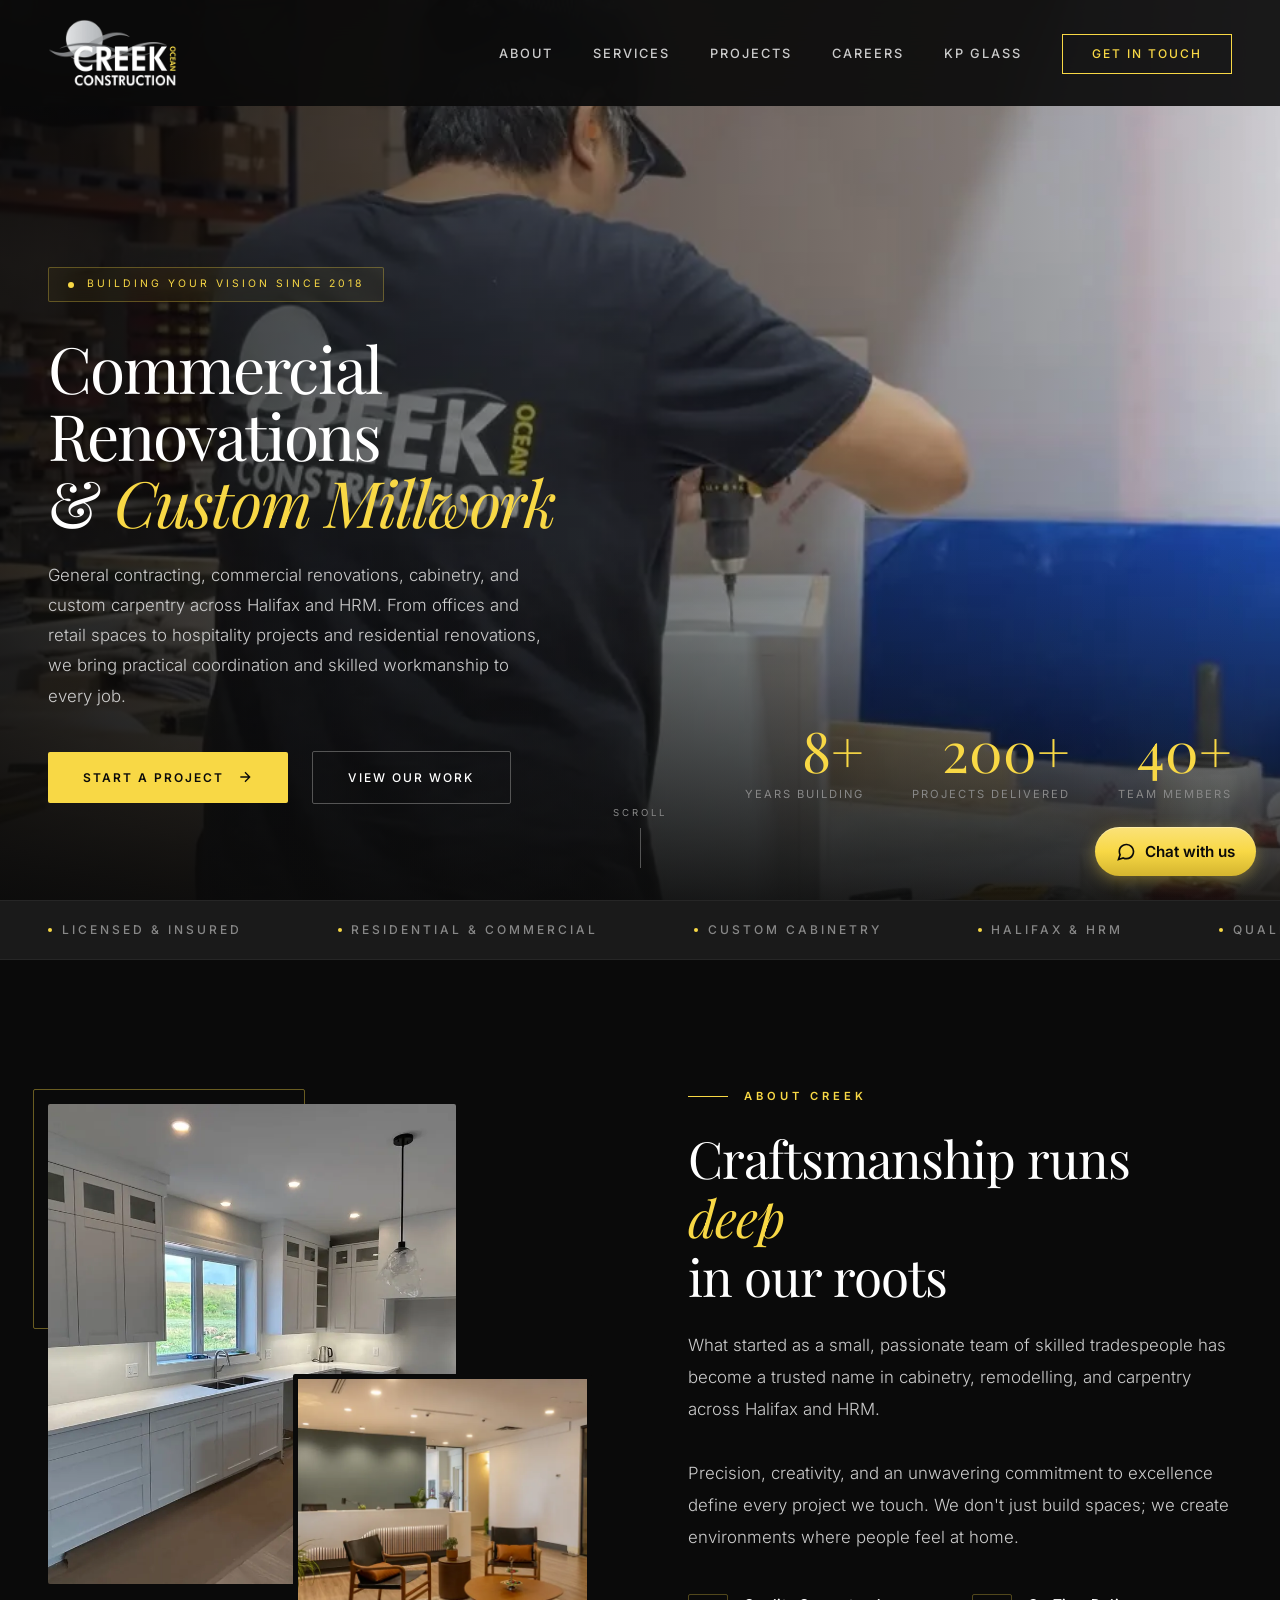
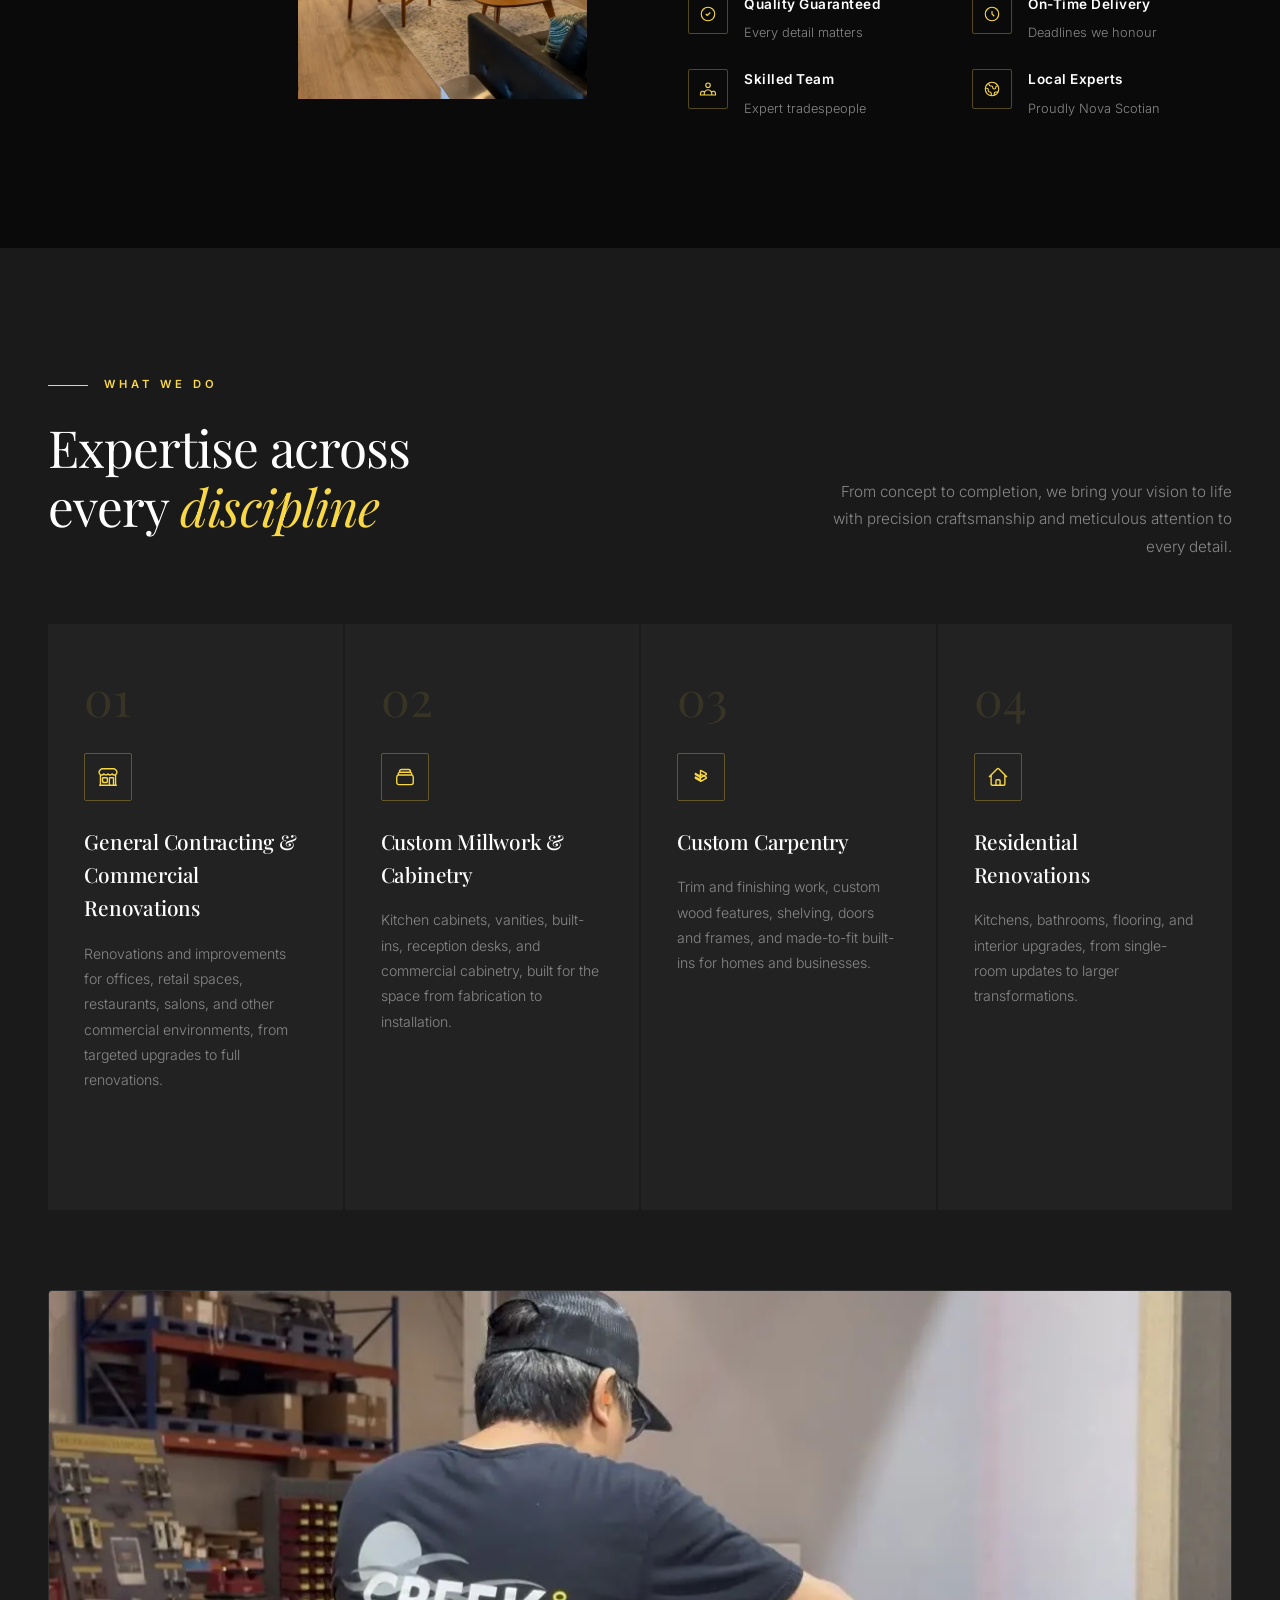
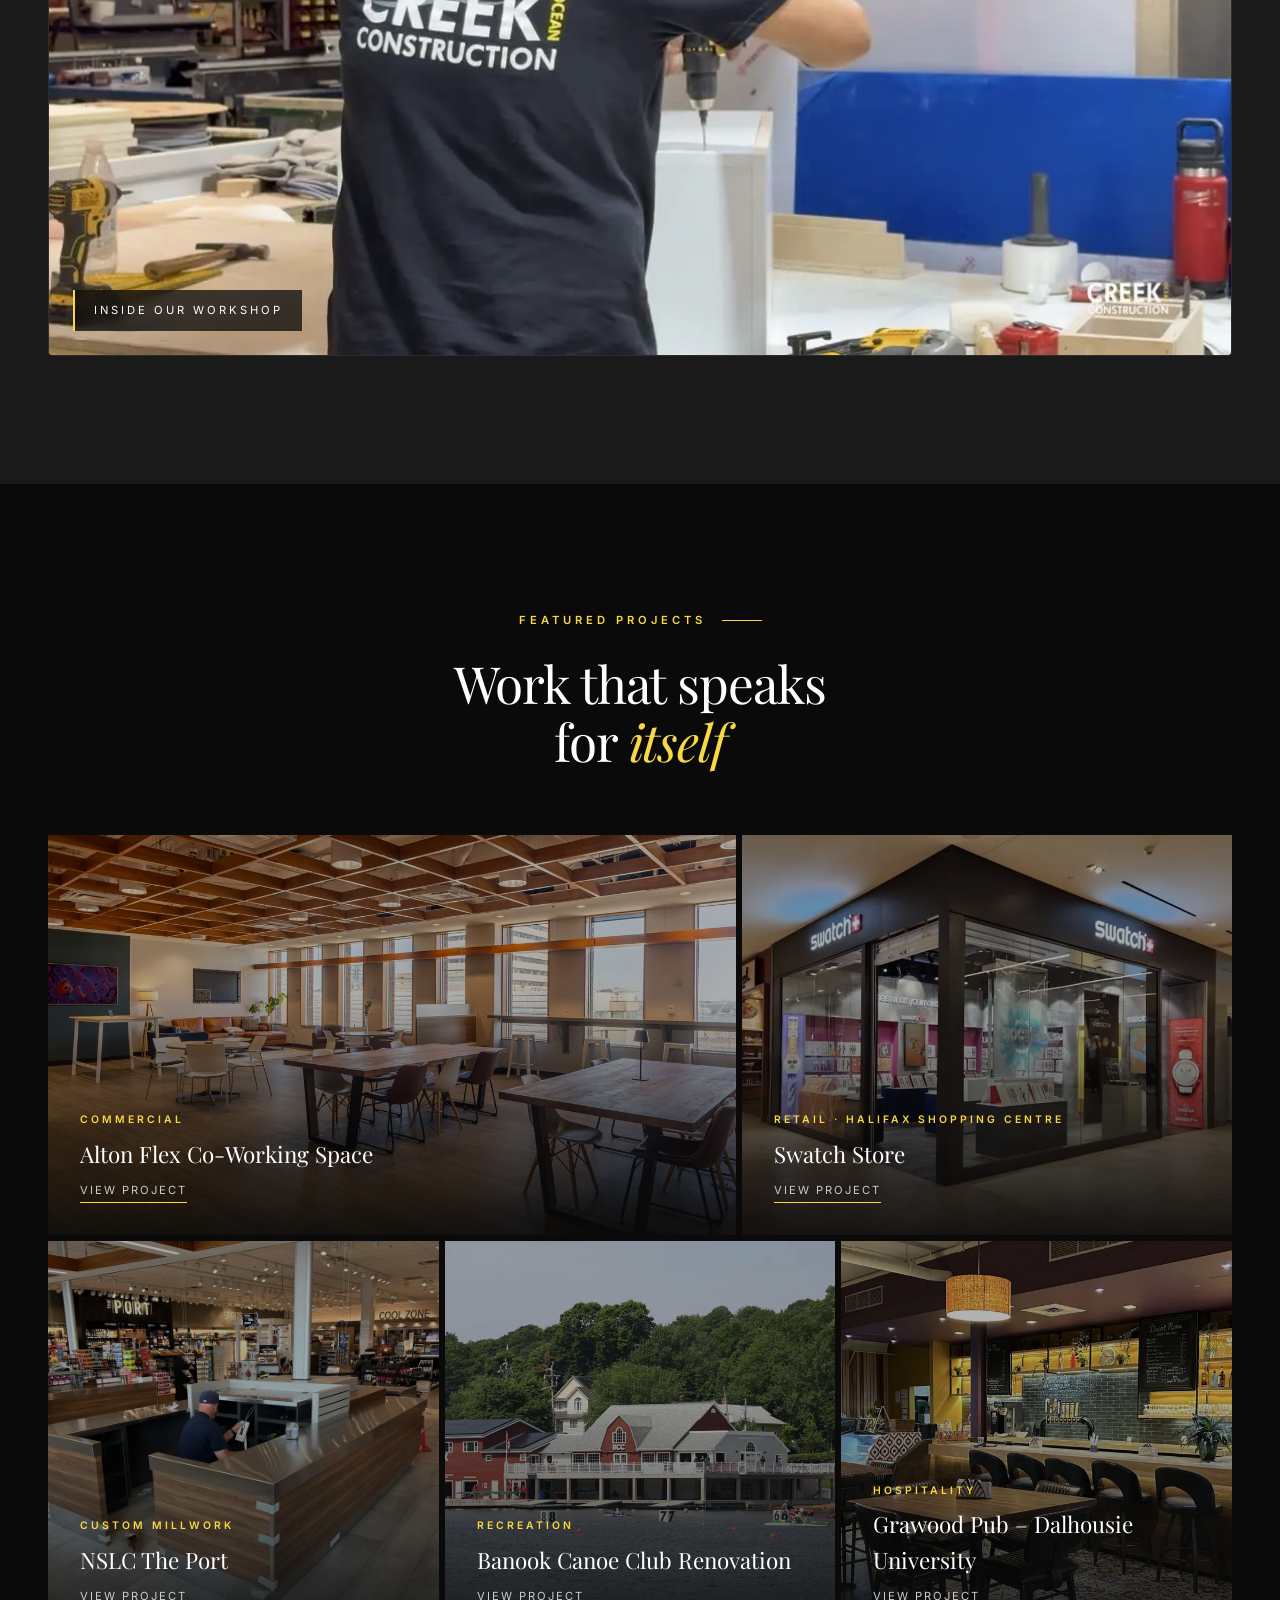
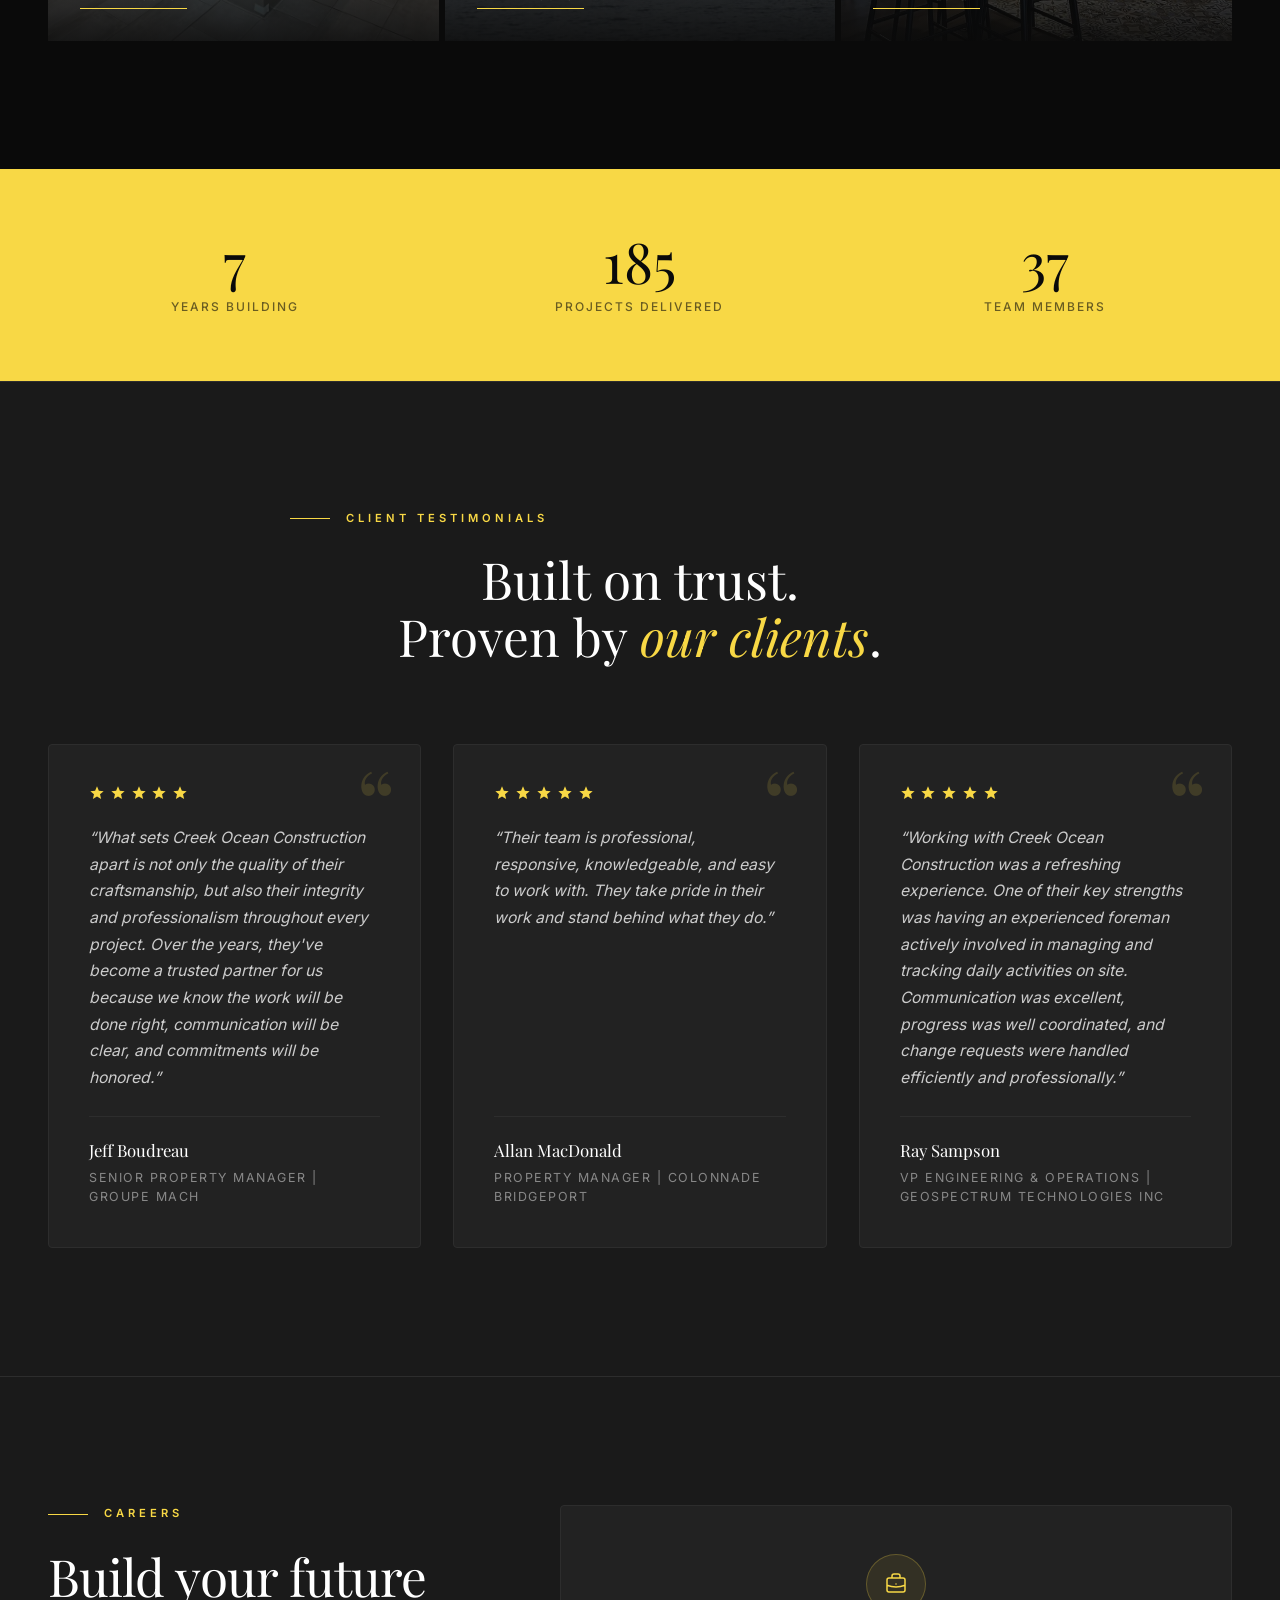
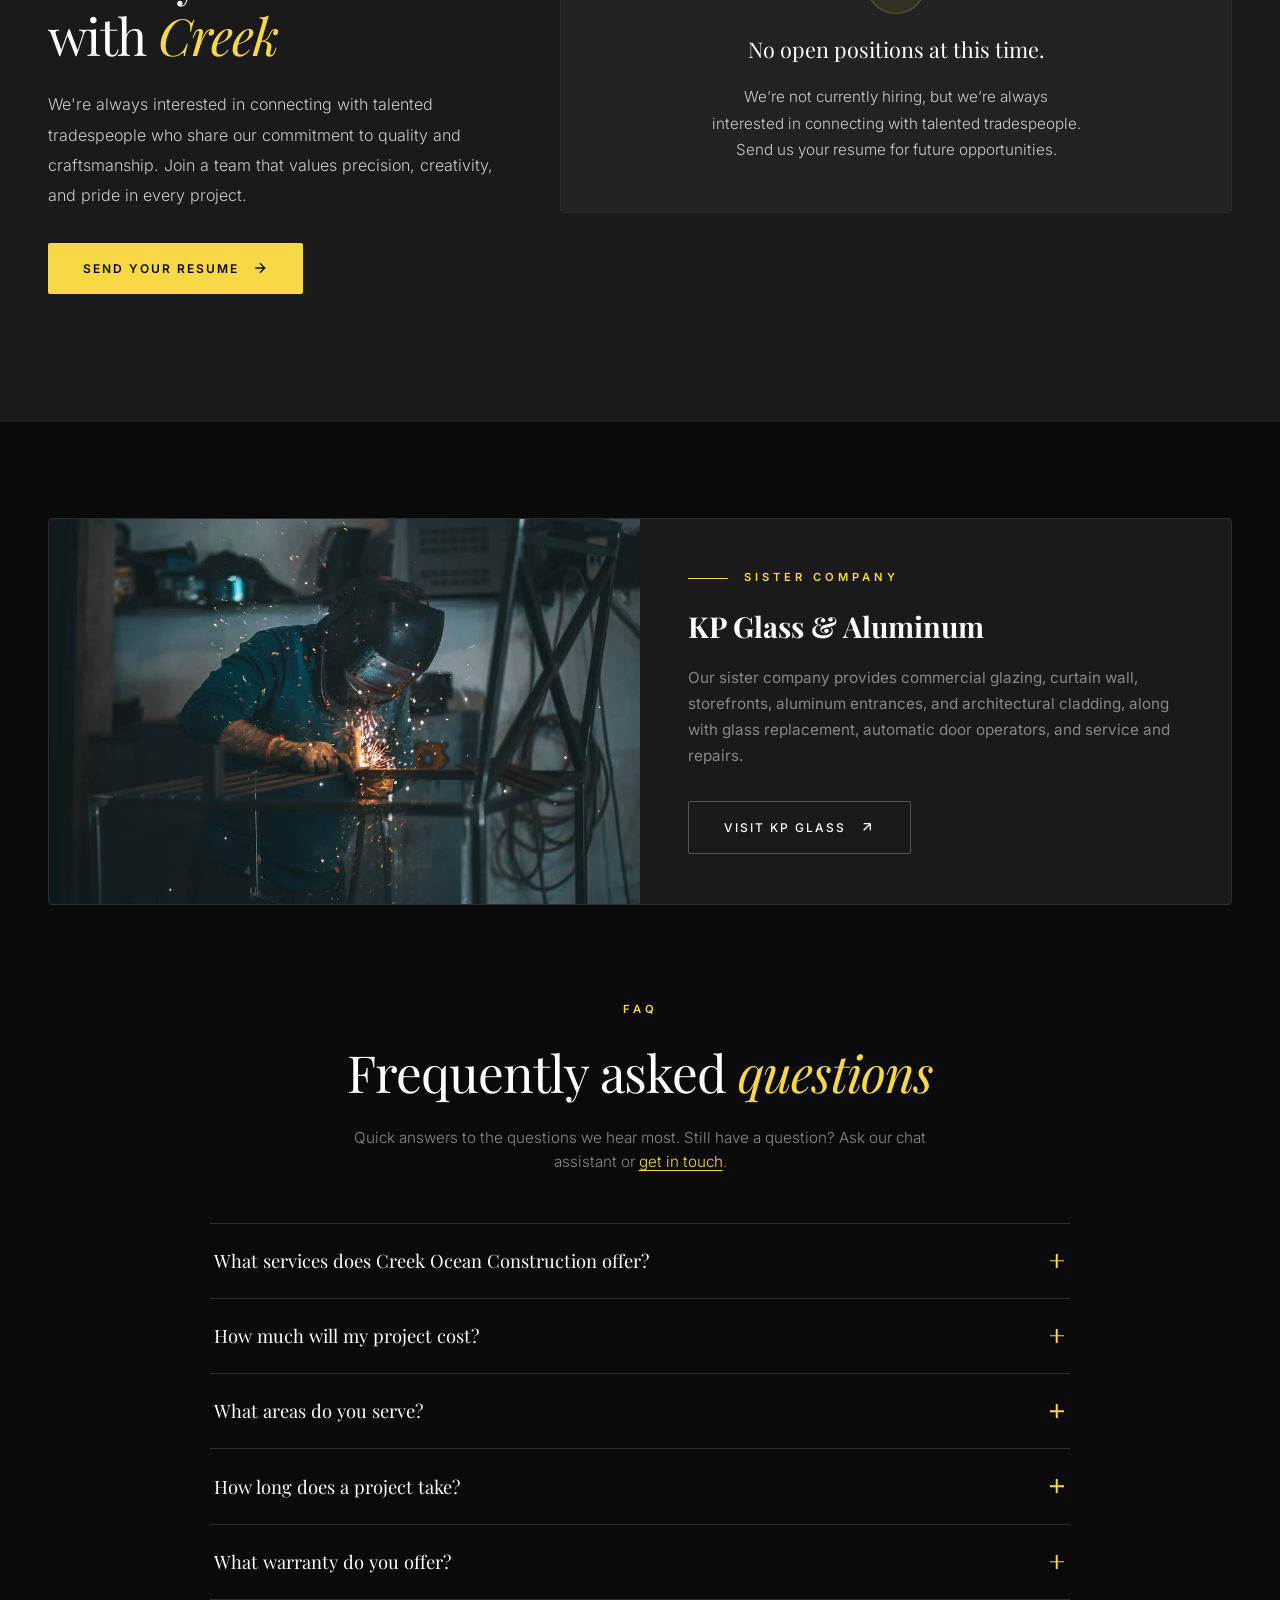
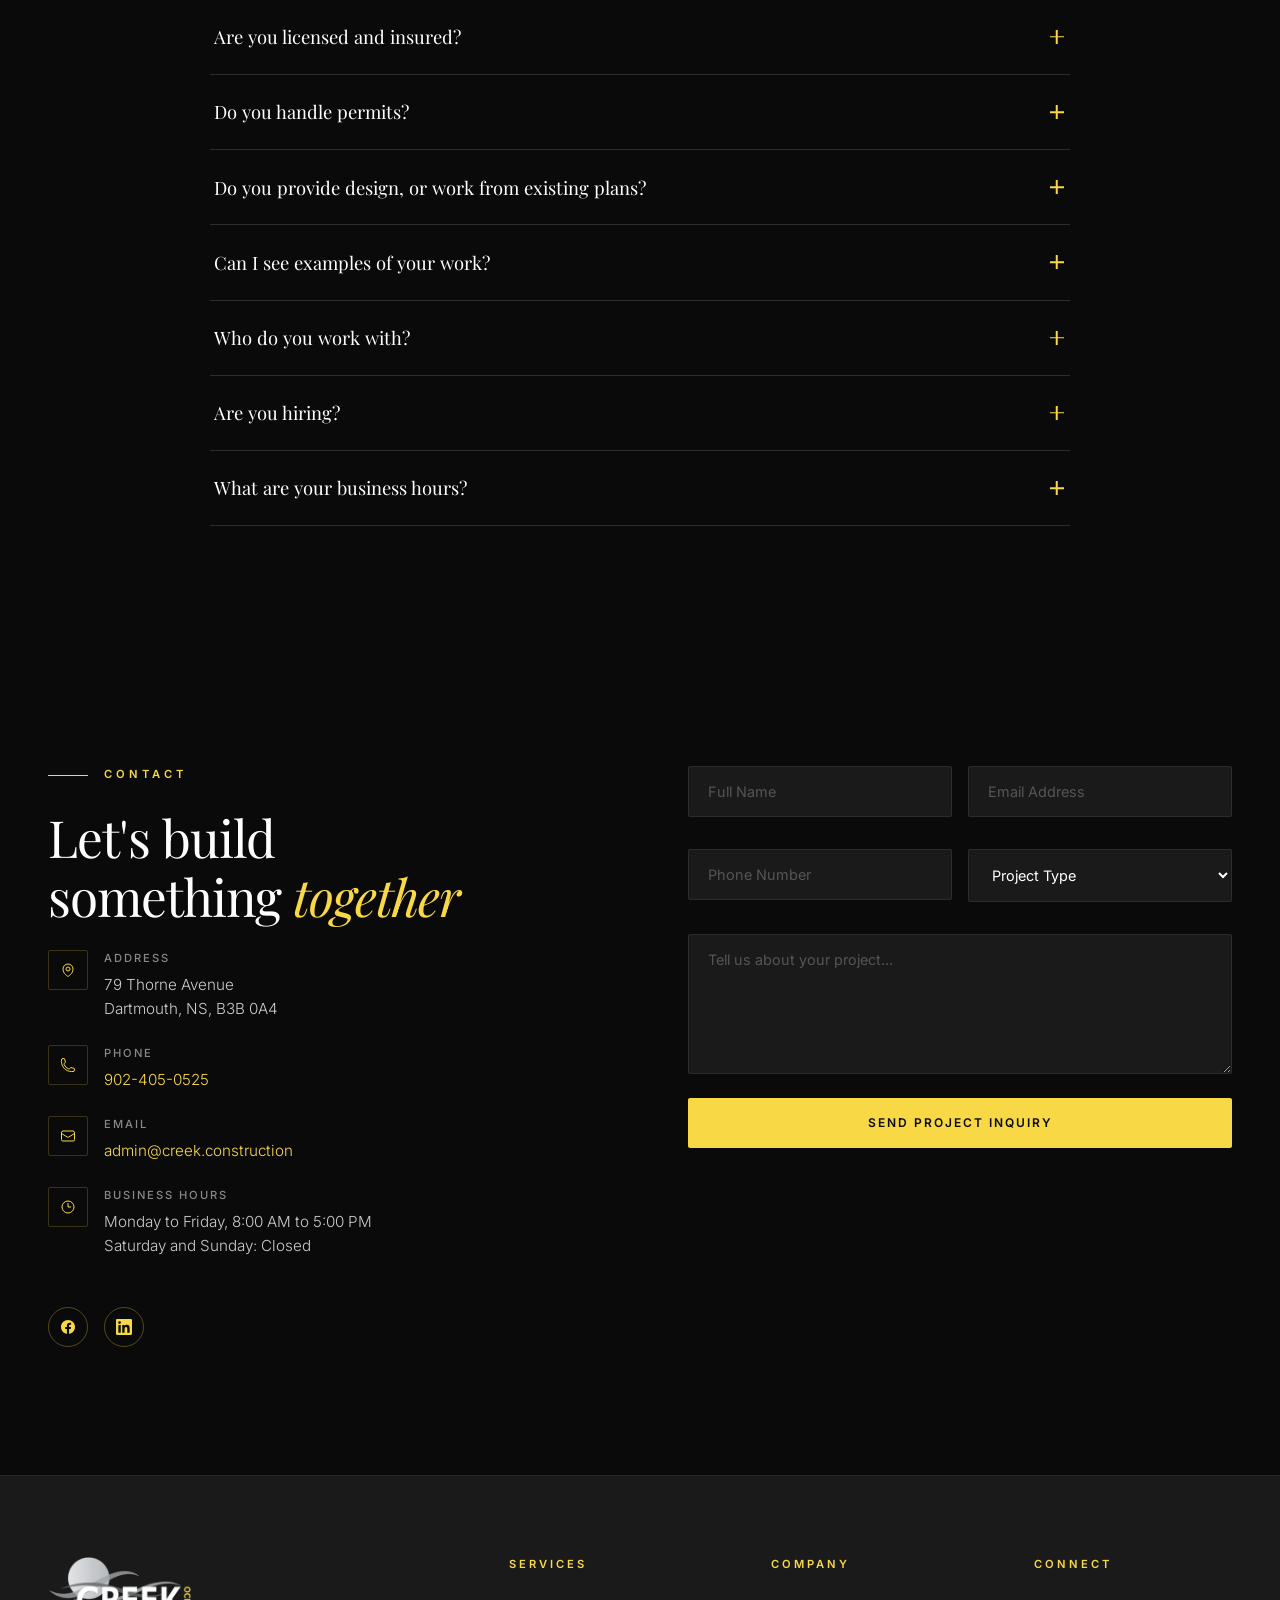
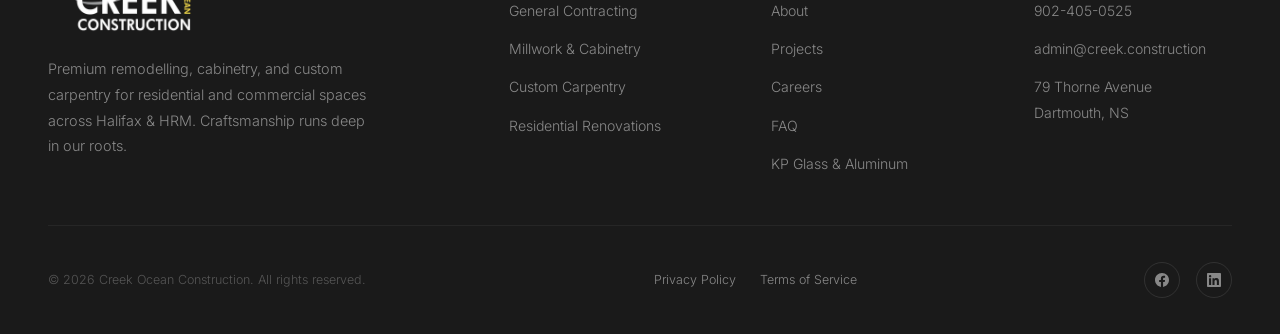
==== commit 50014116: "Launch prep: all inquiries to admin@, final KP links, correct KP blurb, upgrade chatbot model Co-Aut" ====
--- a/index.html
+++ b/index.html
@@ -250,7 +250,7 @@
           "name": "Are you hiring?",
           "acceptedAnswer": {
             "@type": "Answer",
-            "text": "We do not have any open positions at this time, but we are always interested in connecting with talented tradespeople. Send your resume to career@creek.construction and we will keep it on file for future opportunities."
+            "text": "We do not have any open positions at this time, but we are always interested in connecting with talented tradespeople. Send your resume to admin@creek.construction and we will keep it on file for future opportunities."
           }
         },
         {
@@ -1955,7 +1955,7 @@
       .about-highlights { grid-template-columns: 1fr; }
     }
   </style>
-  <link rel="stylesheet" href="chatbot/chatbot.css?v=6">
+  <link rel="stylesheet" href="chatbot/chatbot.css?v=7">
 </head>
 <body>
 
@@ -1969,7 +1969,7 @@
     <li><a href="#services">Services</a></li>
     <li><a href="#projects">Projects</a></li>
     <li><a href="#careers">Careers</a></li>
-    <li><a href="https://kp-glass.pages.dev/" target="_blank" rel="noopener noreferrer">KP Glass</a></li>
+    <li><a href="https://kp-glass.ca/" target="_blank" rel="noopener noreferrer">KP Glass</a></li>
     <li><a href="#contact" class="nav-cta">Get In Touch</a></li>
   </ul>
   <button type="button" class="nav-hamburger" id="hamburger" aria-label="Toggle menu" aria-expanded="false" aria-controls="navLinks">
@@ -2344,7 +2344,7 @@
         <div class="section-label reveal">Careers</div>
         <h2 class="section-title reveal reveal-delay-1">Build your future<br>with <em>Creek</em></h2>
         <p class="reveal reveal-delay-2">We're always interested in connecting with talented tradespeople who share our commitment to quality and craftsmanship. Join a team that values precision, creativity, and pride in every project.</p>
-        <a href="mailto:career@creek.construction" class="btn-primary reveal reveal-delay-3">
+        <a href="mailto:admin@creek.construction" class="btn-primary reveal reveal-delay-3">
           Send Your Resume
           <svg fill="none" stroke="currentColor" stroke-width="2" viewBox="0 0 24 24"><path d="M5 12h14M12 5l7 7-7 7"/></svg>
         </a>
@@ -2370,8 +2370,8 @@
       <div class="sister-content">
         <div class="section-label">Sister Company</div>
         <h3>KP Glass & Aluminum</h3>
-        <p>Our sister company specializes in expert glass glazing, aluminum fabrication, and custom door & window solutions for residential, commercial, and industrial spaces across Nova Scotia.</p>
-        <a href="https://kp-glass.pages.dev/" target="_blank" rel="noopener noreferrer" class="btn-secondary" style="width:fit-content;">
+        <p>Our sister company provides commercial glazing, curtain wall, storefronts, aluminum entrances, and architectural cladding, along with glass replacement, automatic door operators, and service and repairs.</p>
+        <a href="https://kp-glass.ca/" target="_blank" rel="noopener noreferrer" class="btn-secondary" style="width:fit-content;">
           Visit KP Glass
           <svg fill="none" stroke="currentColor" stroke-width="2" viewBox="0 0 24 24"><path d="M7 17L17 7M17 7H7m10 0v10"/></svg>
         </a>
@@ -2431,7 +2431,7 @@
       </details>
       <details class="faq-item">
         <summary><h3>Are you hiring?</h3><span class="faq-icon" aria-hidden="true"></span></summary>
-        <div class="faq-answer"><p>We do not have any open positions at this time, but we are always interested in connecting with talented tradespeople. Send your resume to <a href="mailto:career@creek.construction">career@creek.construction</a> and we will keep it on file for future opportunities.</p></div>
+        <div class="faq-answer"><p>We do not have any open positions at this time, but we are always interested in connecting with talented tradespeople. Send your resume to <a href="mailto:admin@creek.construction">admin@creek.construction</a> and we will keep it on file for future opportunities.</p></div>
       </details>
       <details class="faq-item">
         <summary><h3>What are your business hours?</h3><span class="faq-icon" aria-hidden="true"></span></summary>
@@ -2686,7 +2686,7 @@
           <li><a href="#projects">Projects</a></li>
           <li><a href="careers.html">Careers</a></li>
           <li><a href="#faq">FAQ</a></li>
-          <li><a href="https://kp-glass.pages.dev/" target="_blank" rel="noopener noreferrer">KP Glass &amp; Aluminum</a></li>
+          <li><a href="https://kp-glass.ca/" target="_blank" rel="noopener noreferrer">KP Glass &amp; Aluminum</a></li>
         </ul>
       </div>
       <div class="footer-col">
@@ -3076,6 +3076,6 @@
     });
   }
 </script>
-<script defer src="chatbot/chatbot.js?v=6"></script>
+<script defer src="chatbot/chatbot.js?v=7"></script>
 </body>
 </html>
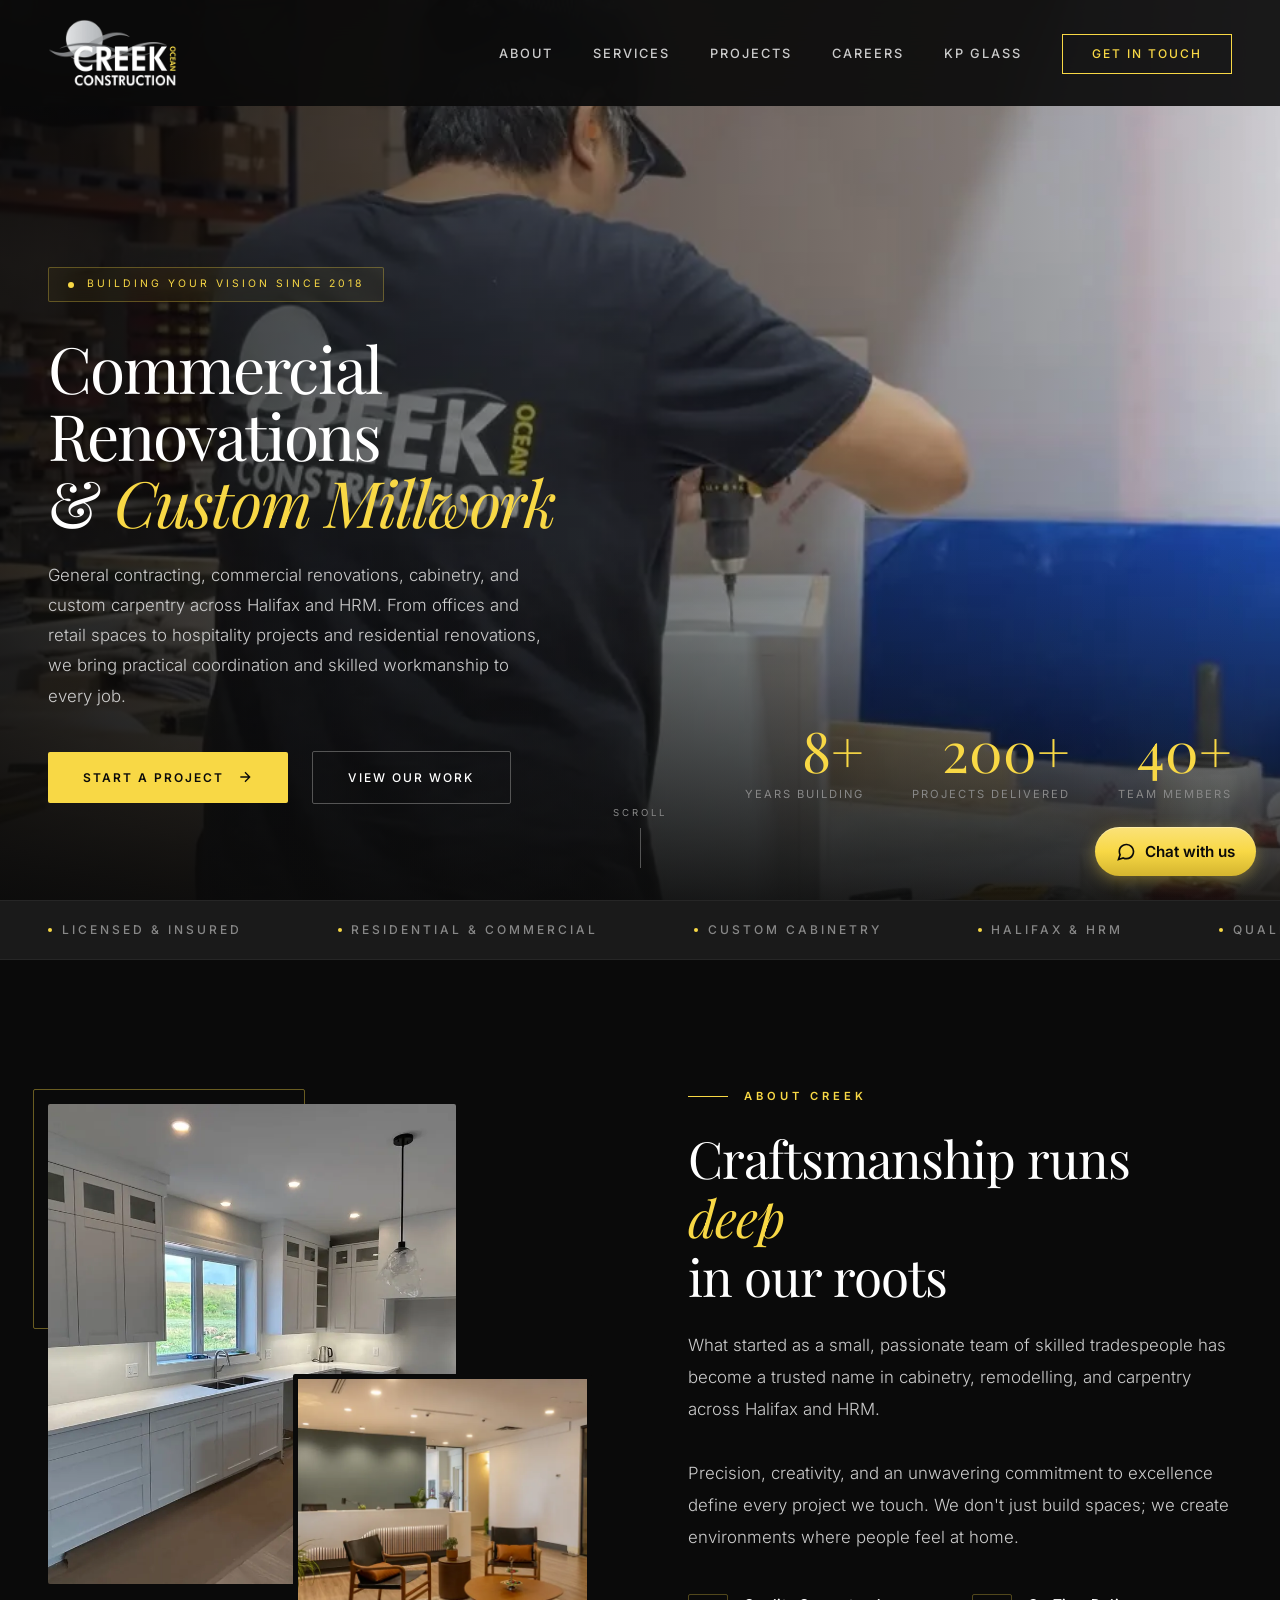
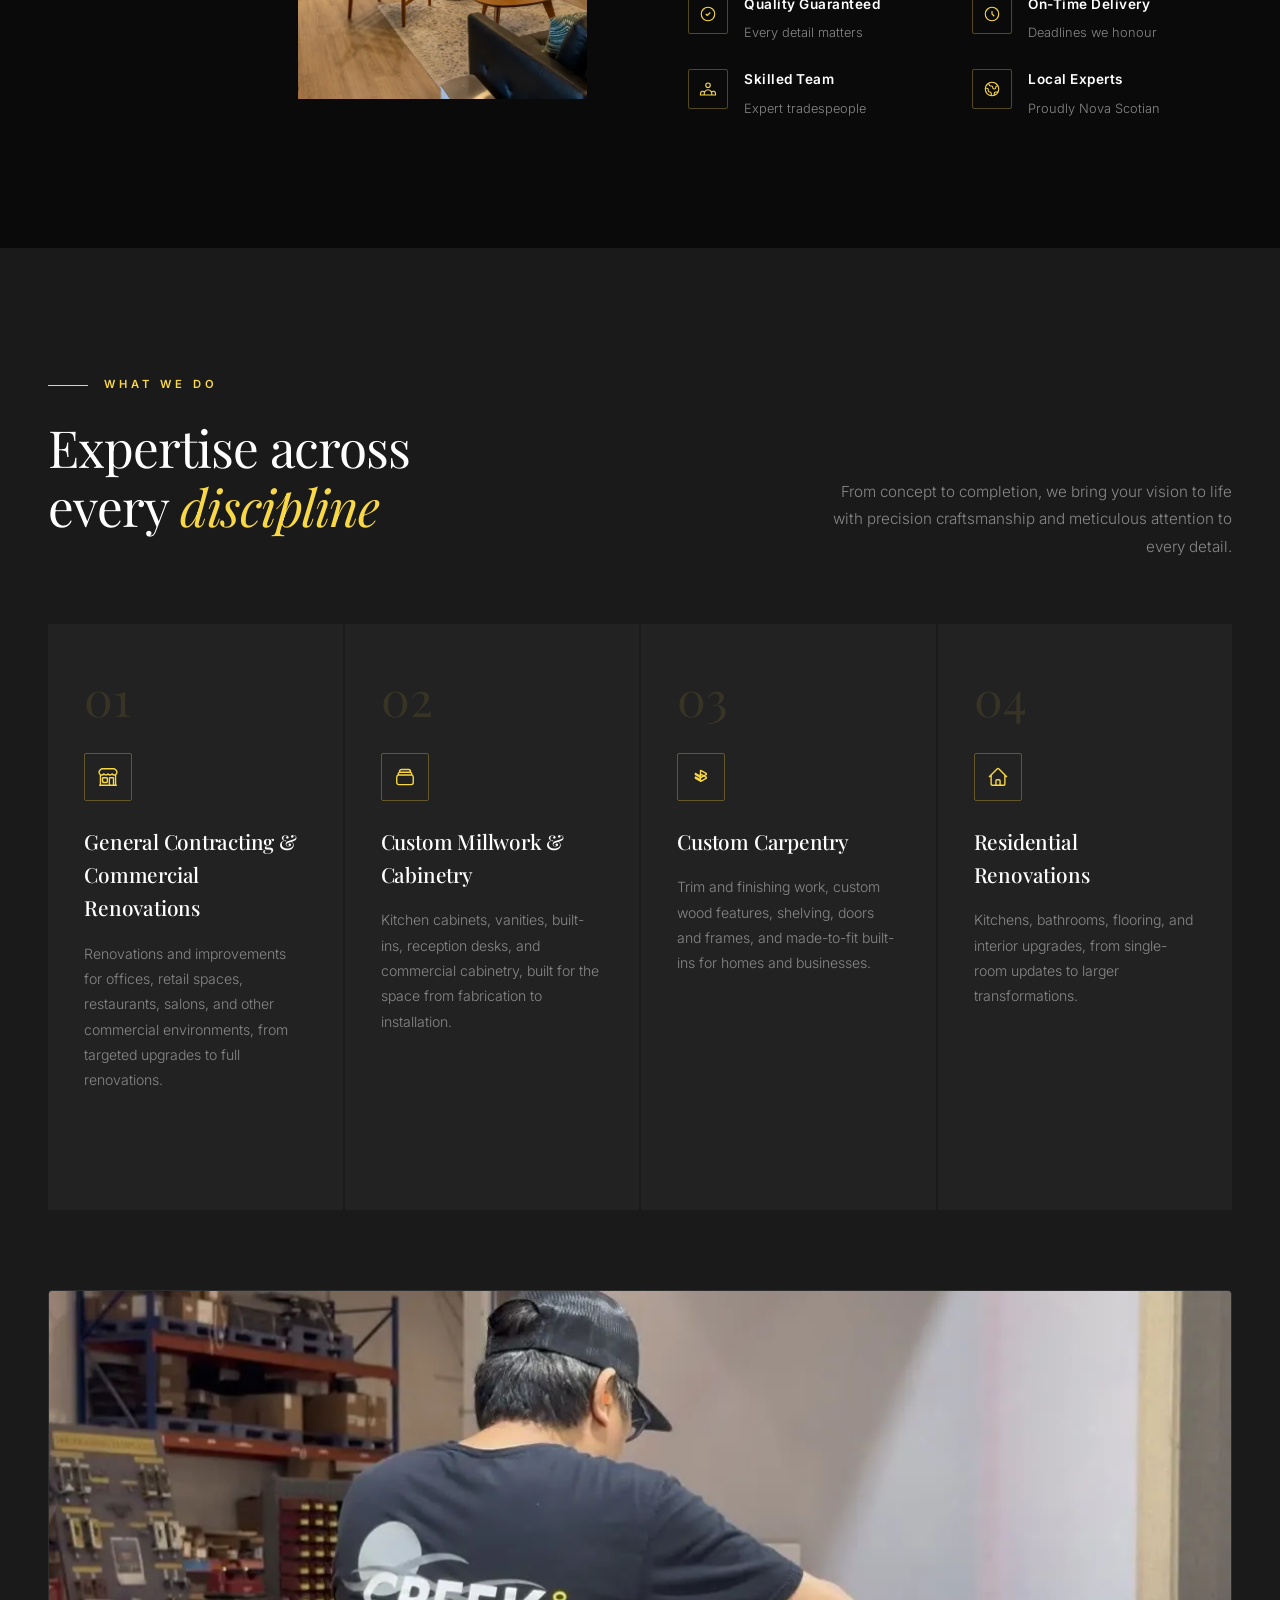
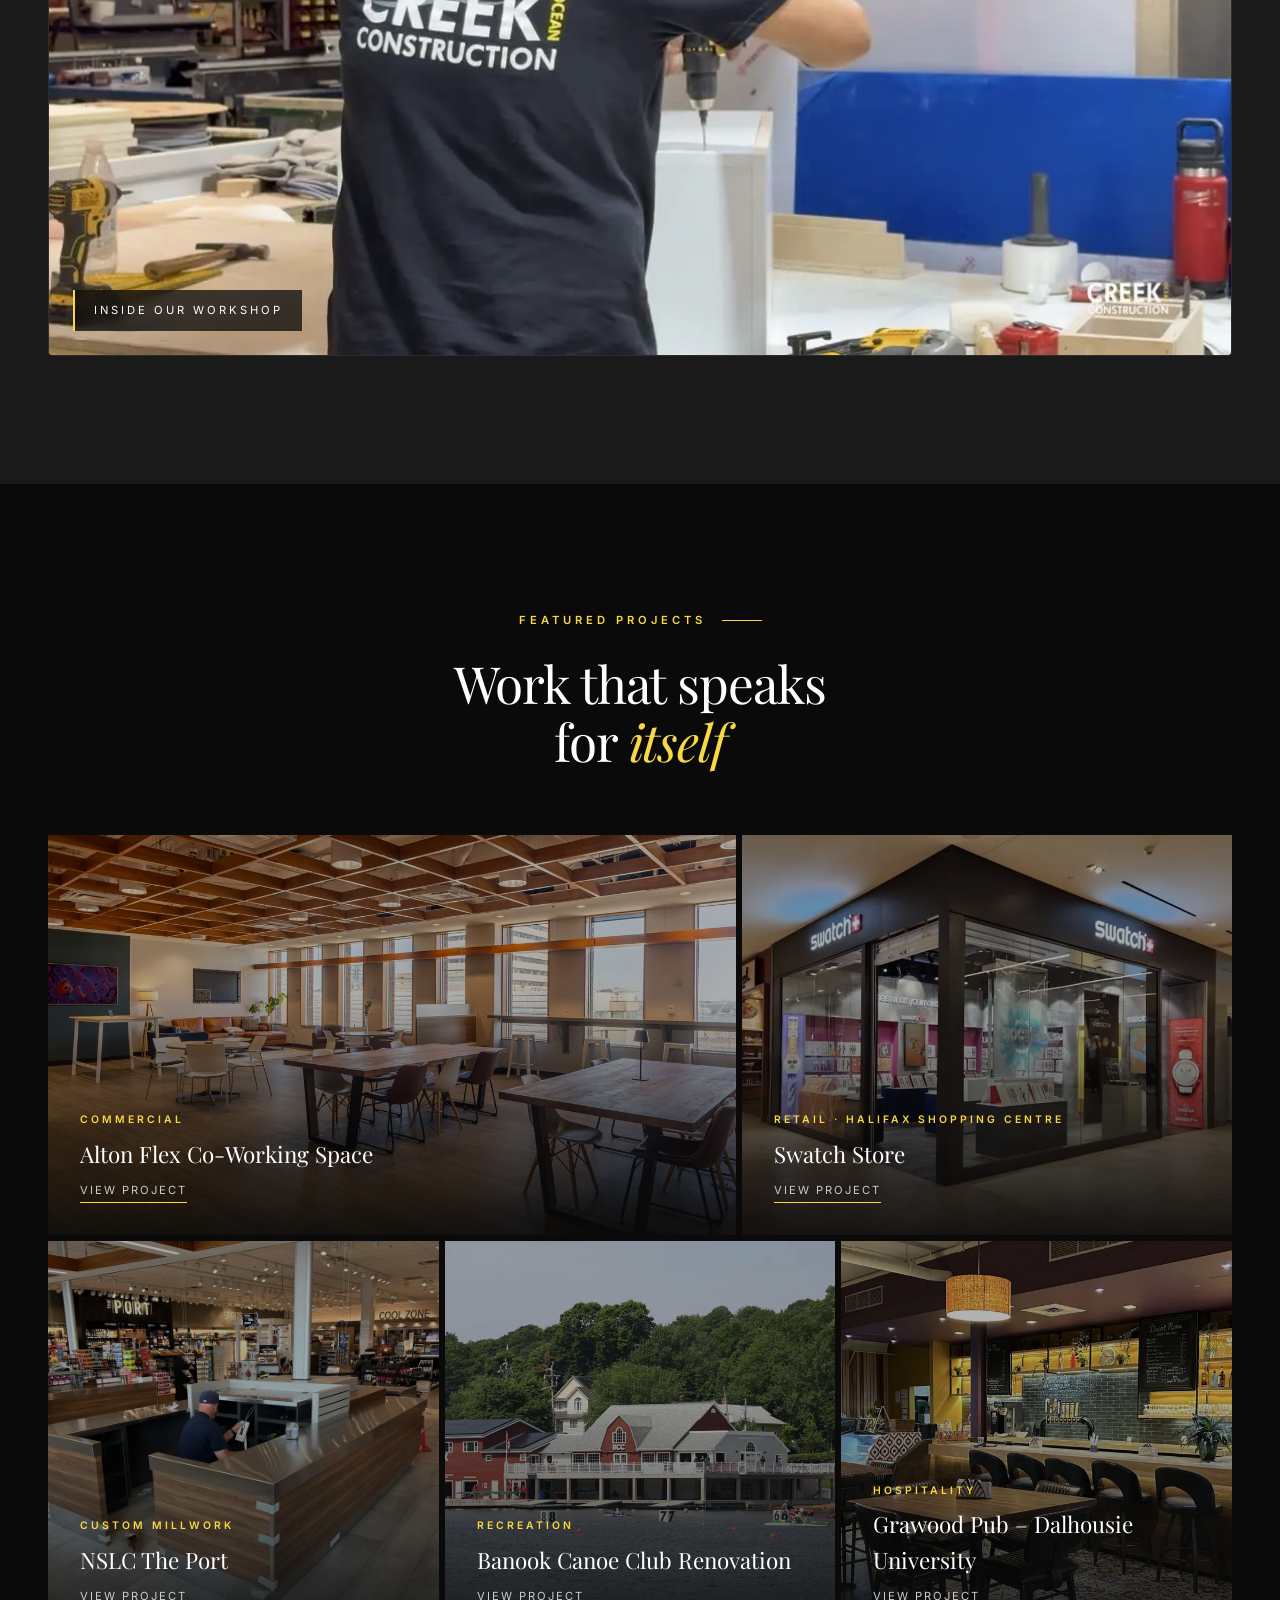
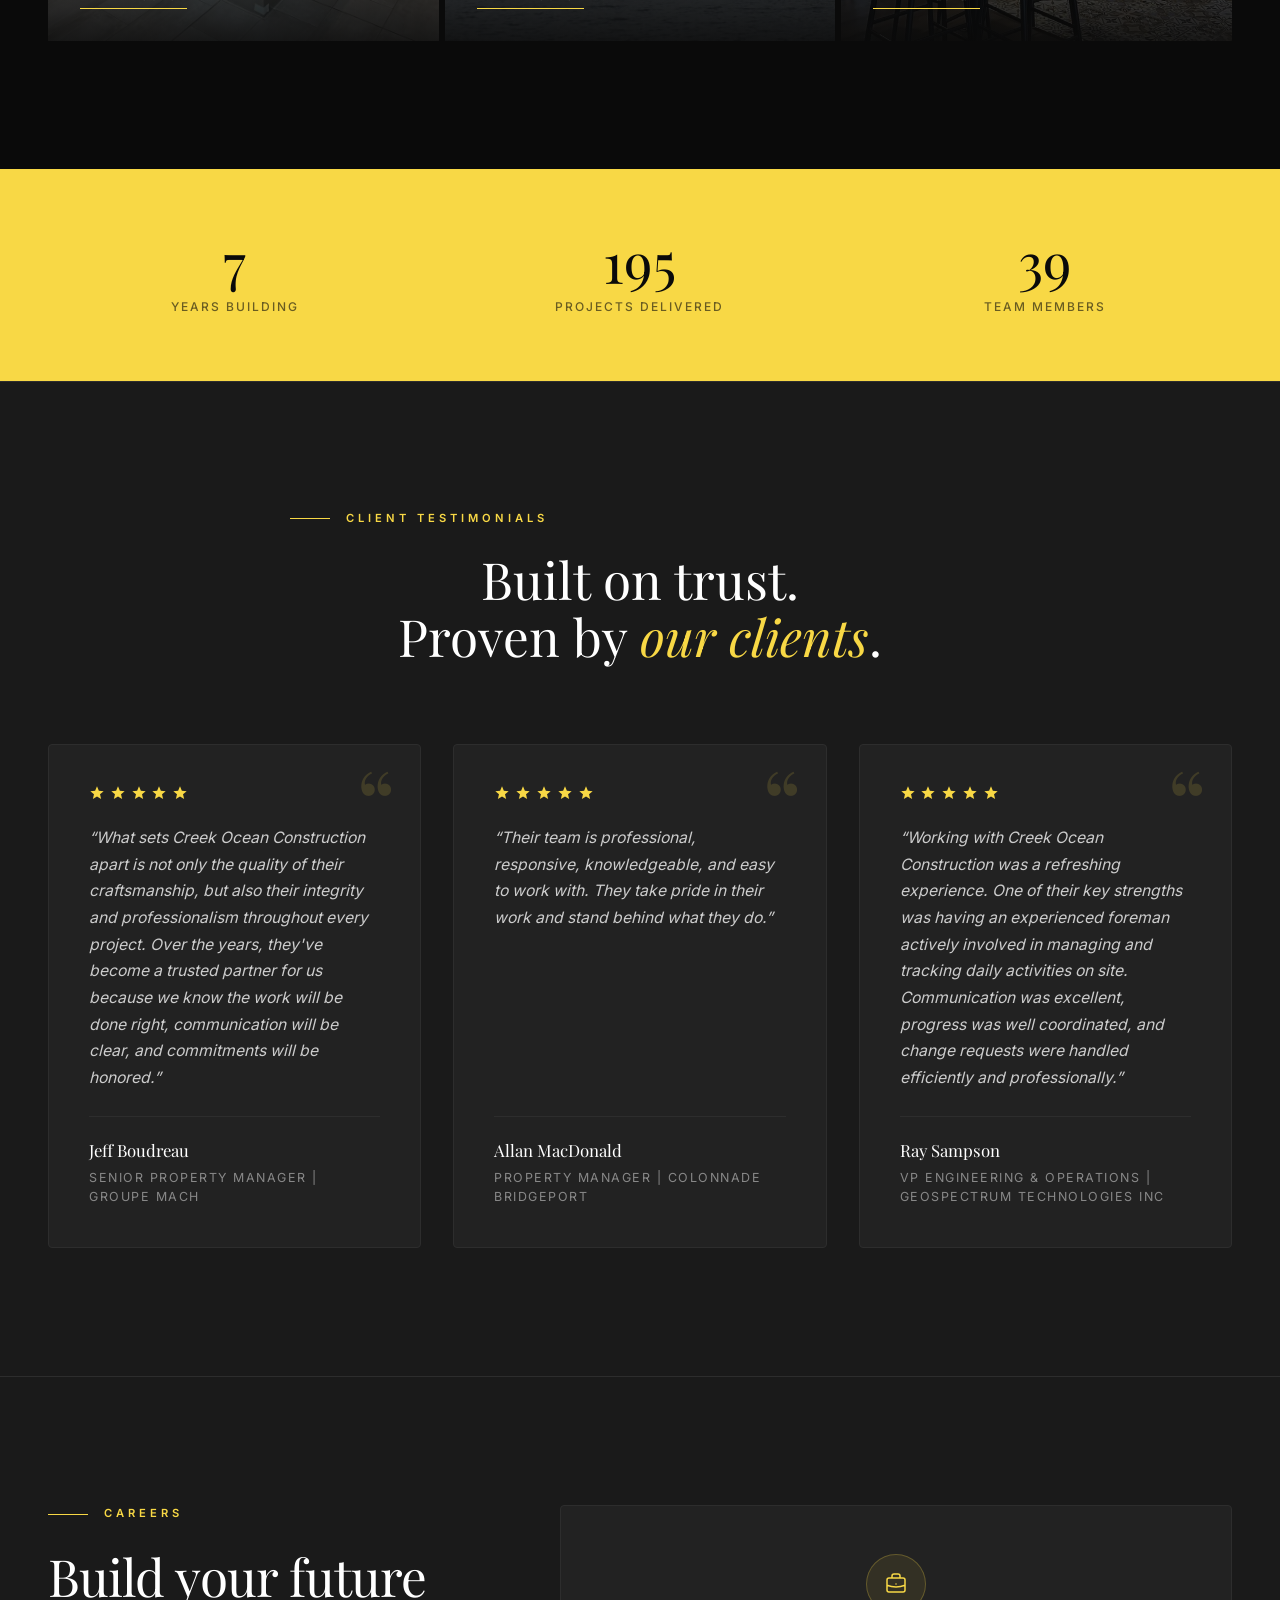
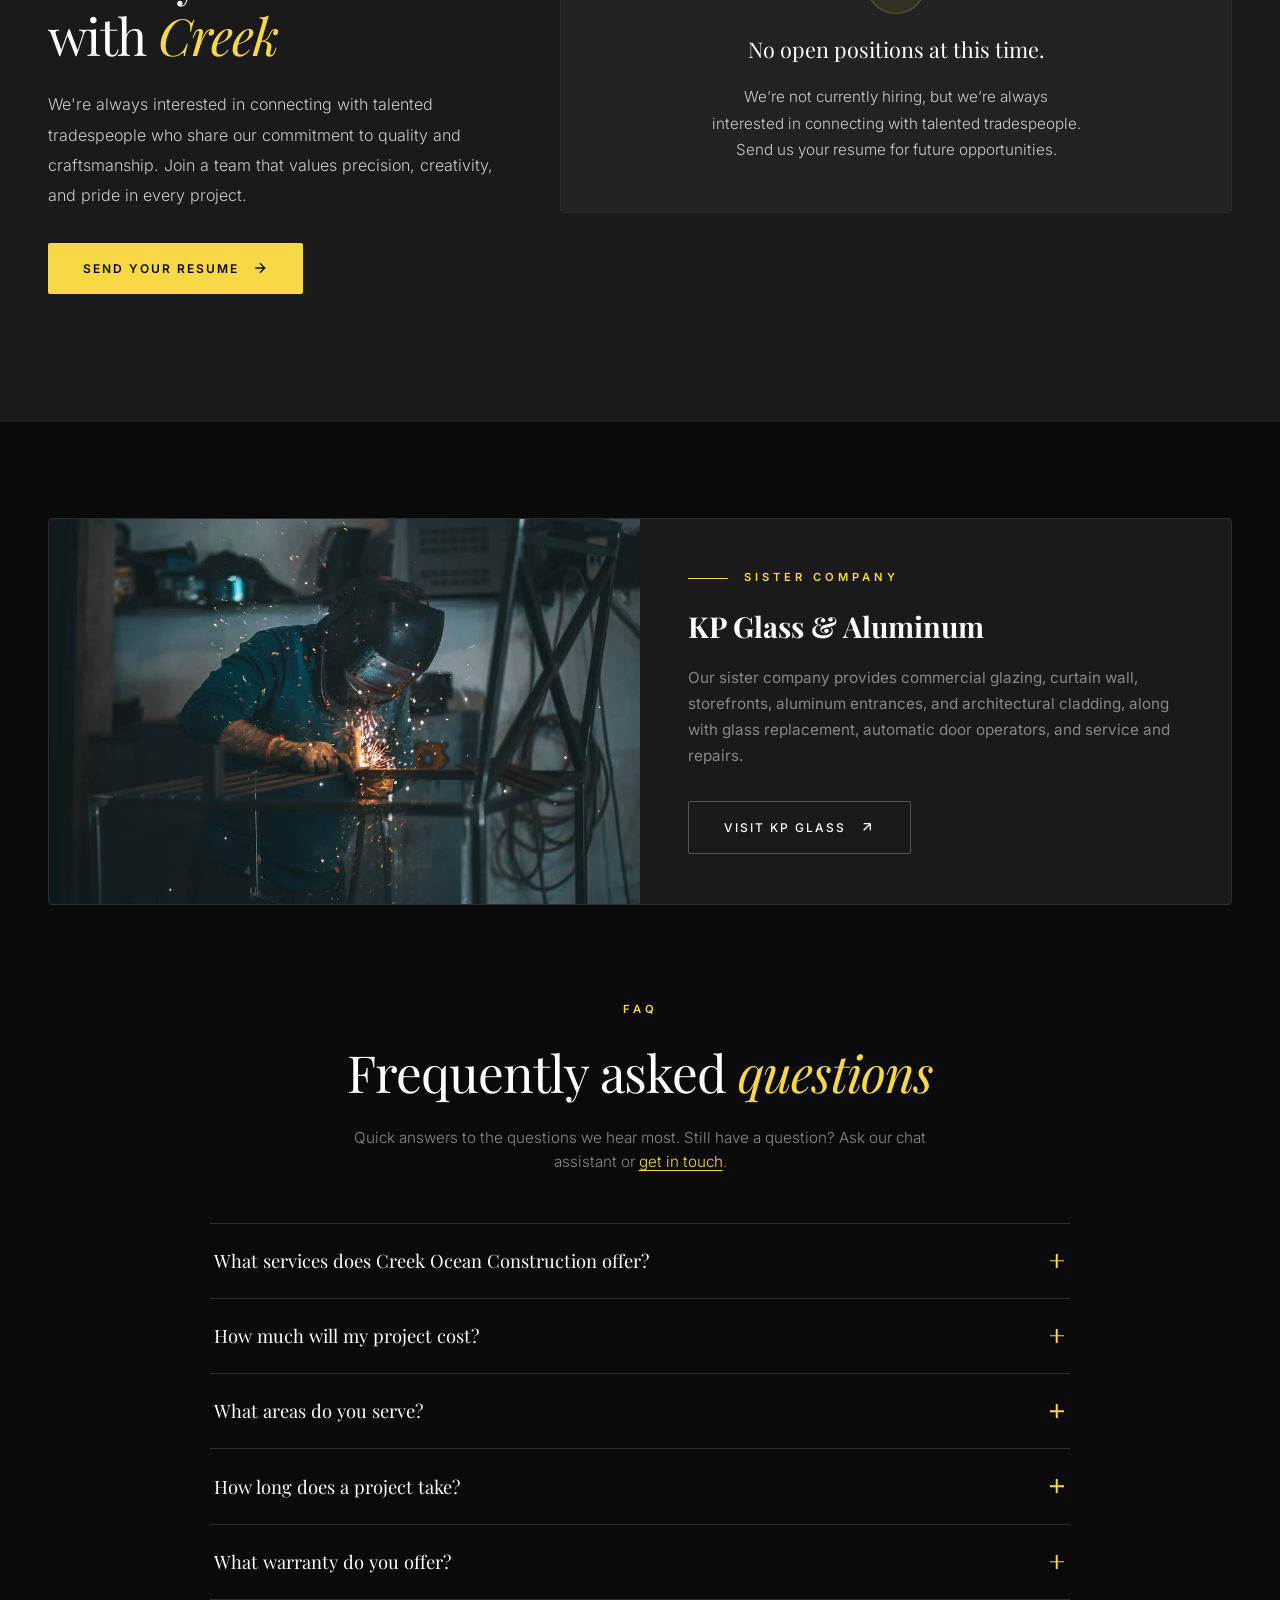
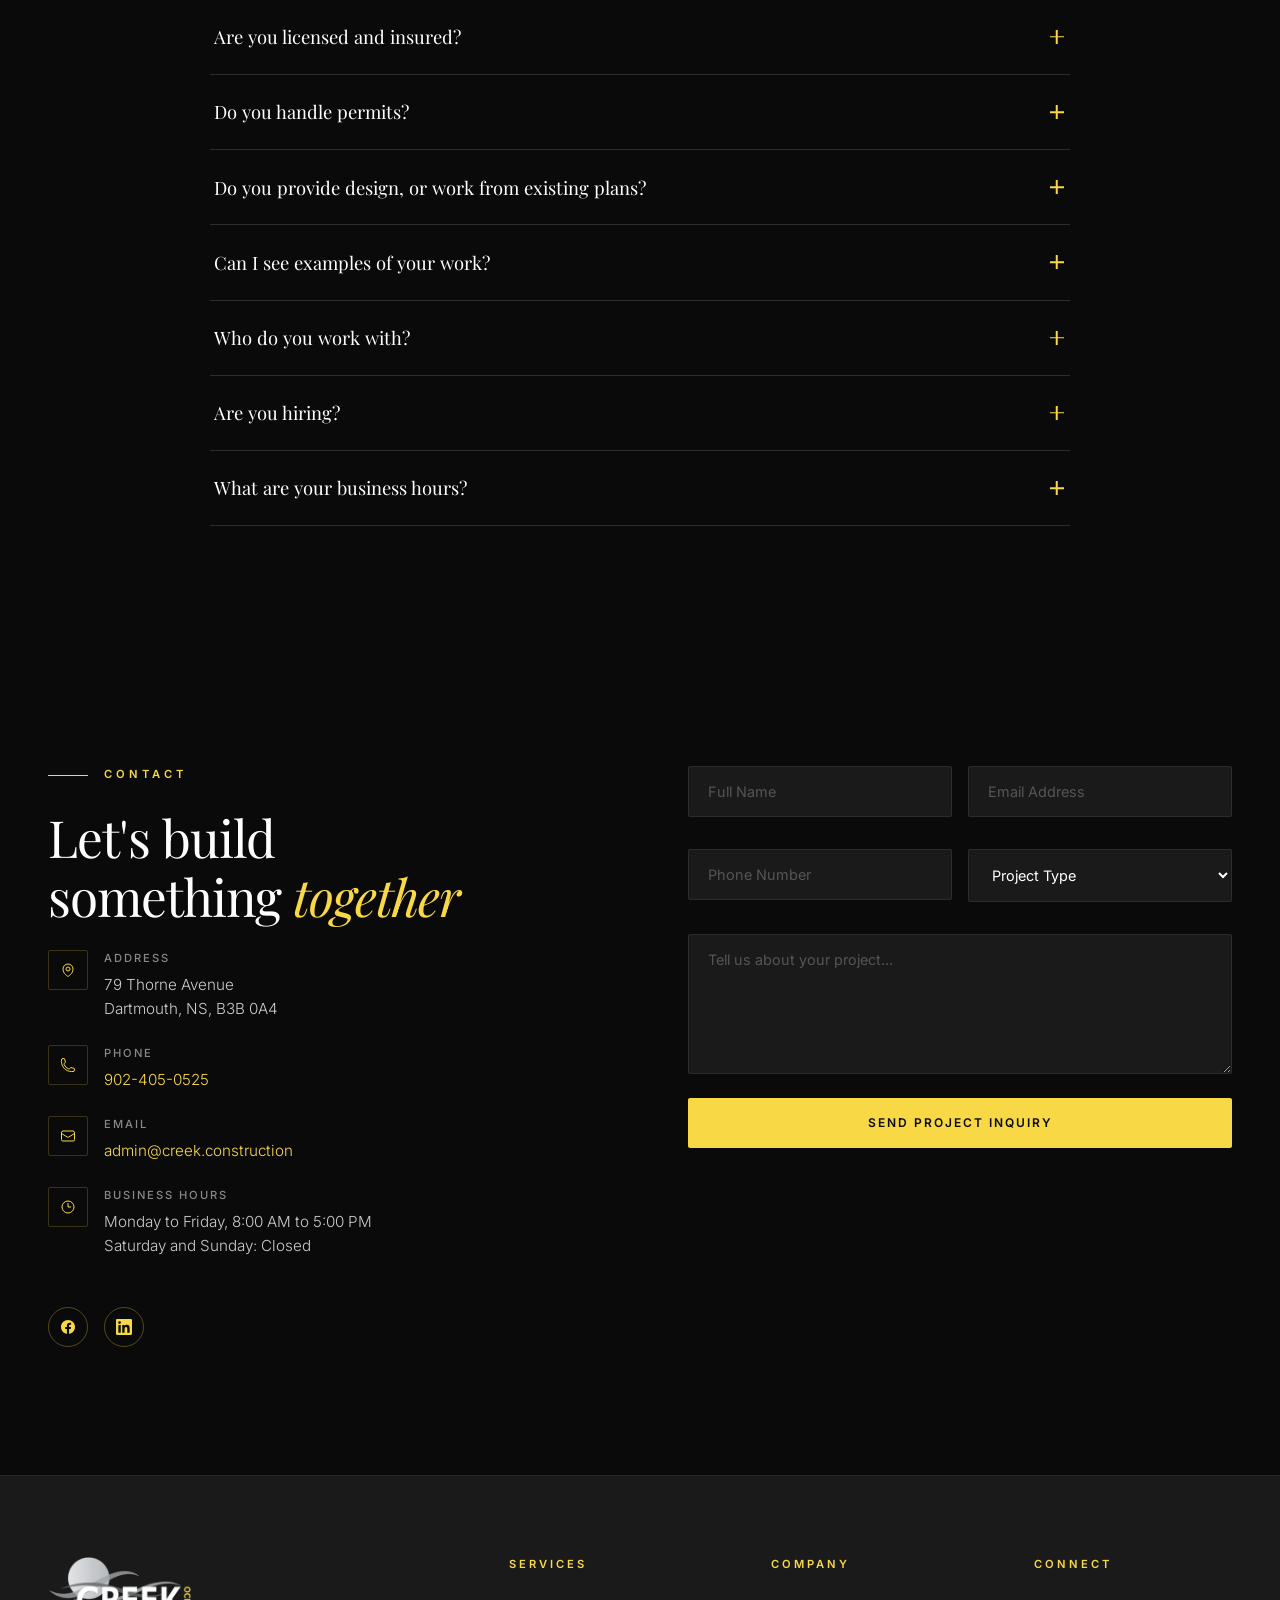
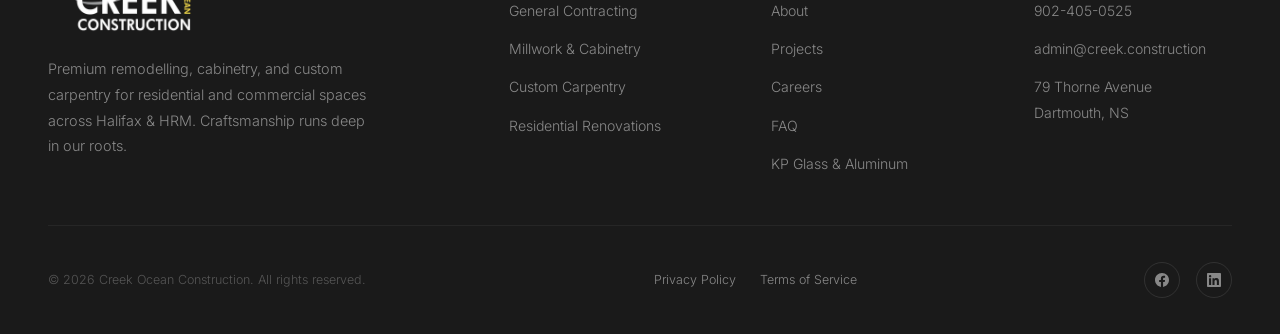
==== commit 223e34a7: "Fix lost leads: rename spam-trap field so browser autofill stops filling it Co-Authored-By: Claude O" ====
--- a/index.html
+++ b/index.html
@@ -1955,7 +1955,7 @@
       .about-highlights { grid-template-columns: 1fr; }
     }
   </style>
-  <link rel="stylesheet" href="chatbot/chatbot.css?v=7">
+  <link rel="stylesheet" href="chatbot/chatbot.css?v=8">
 </head>
 <body>
 
@@ -2502,8 +2502,8 @@
       <div class="contact-form reveal reveal-delay-2">
         <form id="contact-form">
           <div class="form-hp" aria-hidden="true">
-            <label for="company-url">Company URL</label>
-            <input type="text" id="company-url" name="company-url" tabindex="-1" autocomplete="off">
+            <label for="check-field">Leave this field empty</label>
+            <input type="text" id="check-field" name="check-field" tabindex="-1" autocomplete="off">
           </div>
           <div class="form-row">
             <div class="form-group">
@@ -3041,7 +3041,7 @@
     contactForm.addEventListener('submit', function (e) {
       e.preventDefault();
       const form = e.target;
-      if (form['company-url'].value) return;
+      if (form['check-field'].value) return;
 
       const btn = form.querySelector('.form-submit');
       const errorEl = document.getElementById('form-error');
@@ -3056,7 +3056,7 @@
         phone: form.phone.value.trim(),
         type: form.type.value || 'General inquiry',
         description: form.details.value.trim() || 'No additional project details provided.',
-        company: form['company-url'].value,
+        trap: form['check-field'].value,
         source: 'Website contact form',
       };
 
@@ -3076,6 +3076,6 @@
     });
   }
 </script>
-<script defer src="chatbot/chatbot.js?v=7"></script>
+<script defer src="chatbot/chatbot.js?v=8"></script>
 </body>
 </html>
